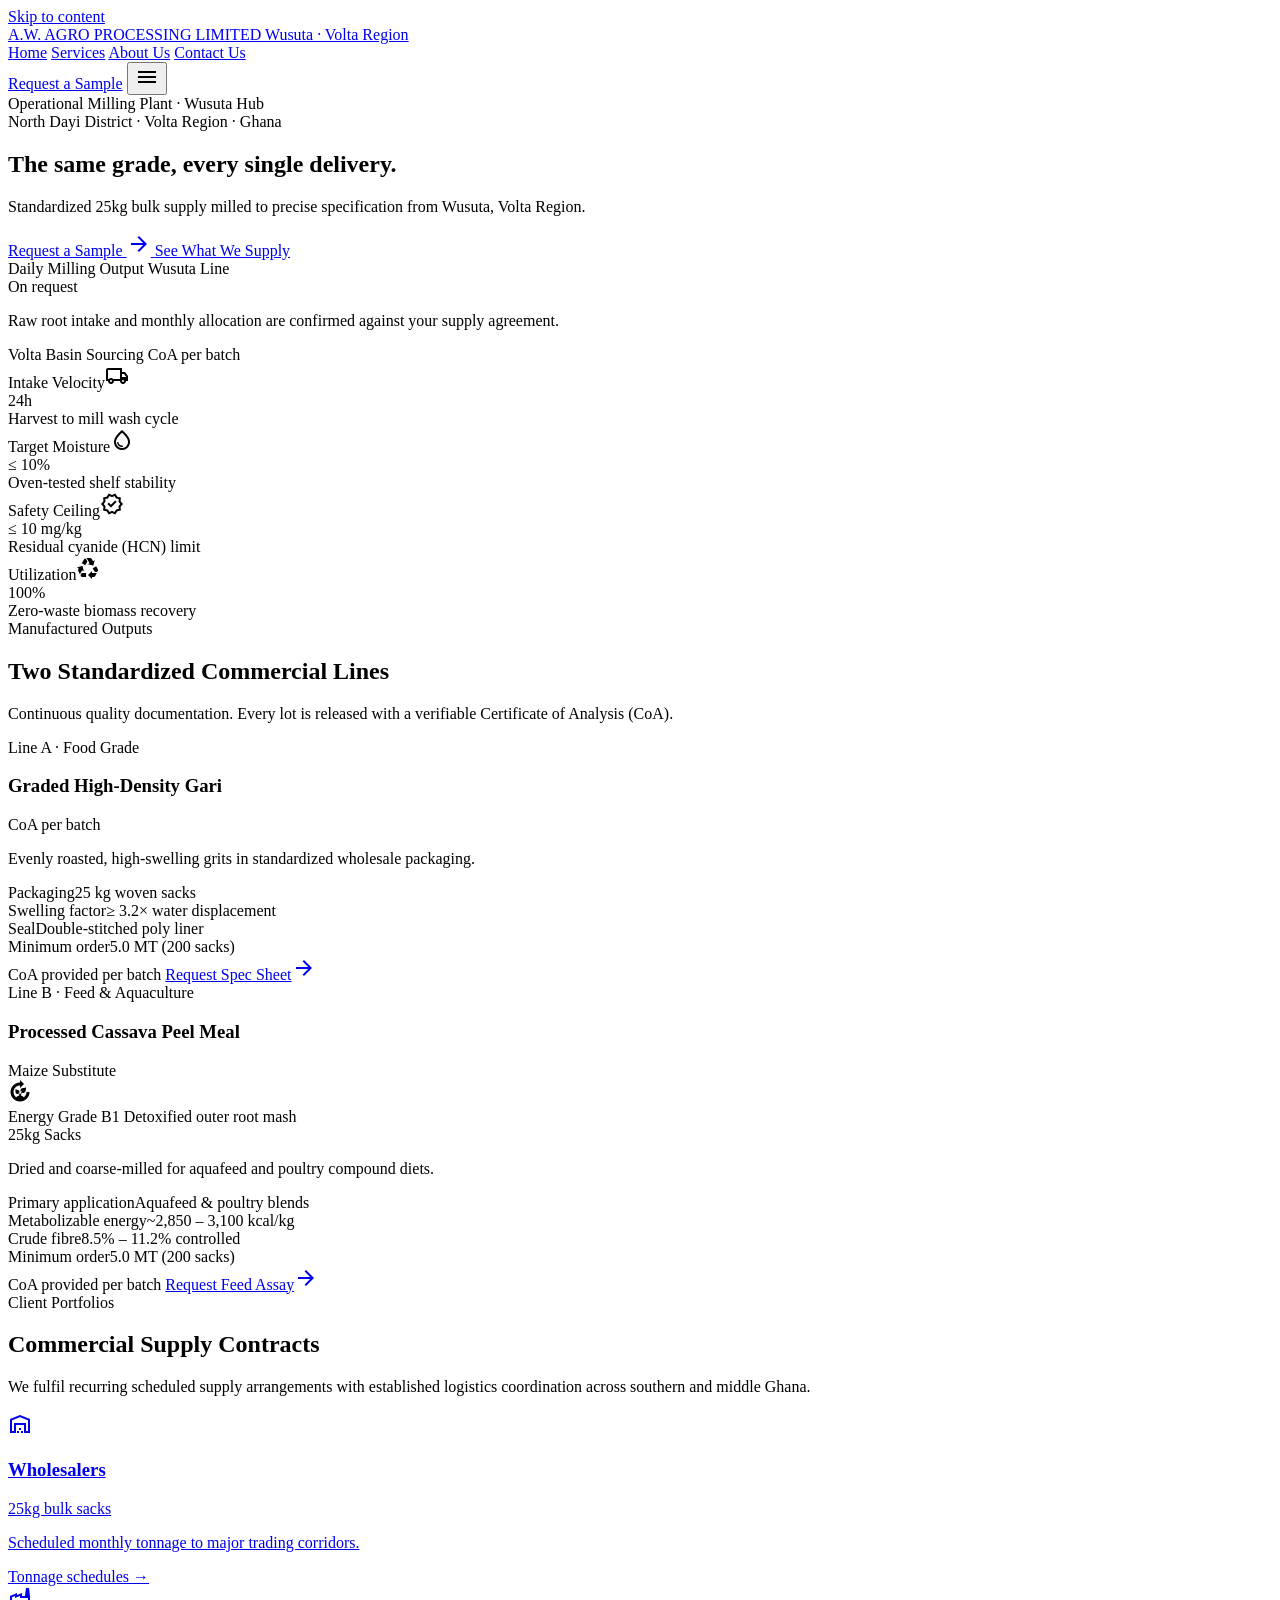
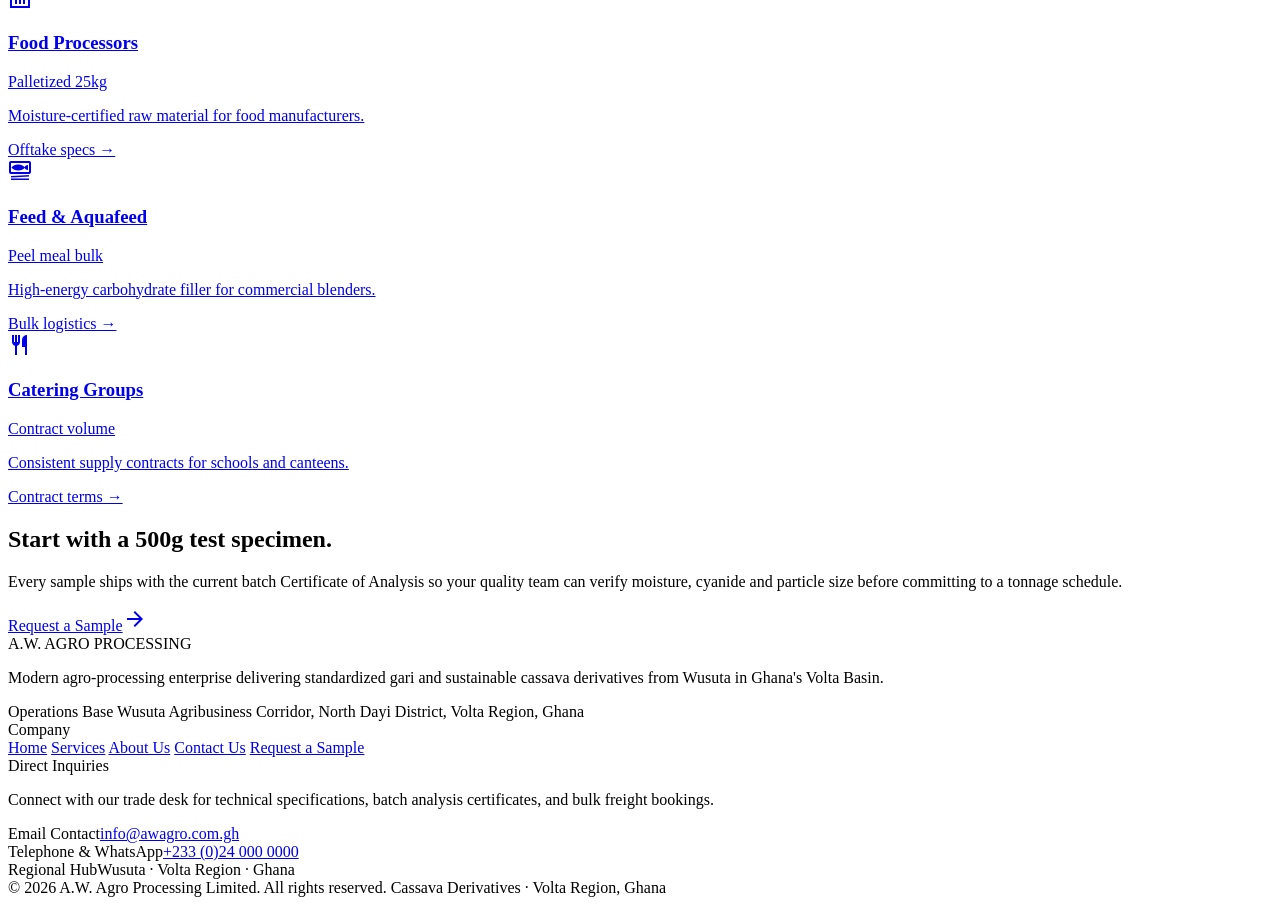
==== index.html @ d905cf64 "Add A.W. Agro Processing website pages" ====
<!DOCTYPE html>
<html lang="en">
<head>
<meta charset="utf-8">
<meta content="width=device-width, initial-scale=1.0" name="viewport">
<title>A.W. Agro Processing Limited — Graded Gari &amp; Cassava Peel Meal, Wusuta</title>
<meta name="description" content="Industrial cassava milling in Wusuta, Volta Region, Ghana. Graded food-grade gari and cassava peel meal supplied in standardized 25kg sacks with a Certificate of Analysis on every batch.">
<!-- Social preview. Add og:url and og:image (absolute URLs) once the domain is live. -->
<meta property="og:type" content="website">
<meta property="og:site_name" content="A.W. Agro Processing Limited">
<meta property="og:title" content="A.W. Agro Processing Limited — Graded Gari &amp; Cassava Peel Meal, Wusuta">
<meta property="og:description" content="Industrial cassava milling in Wusuta, Volta Region, Ghana. Graded food-grade gari and cassava peel meal supplied in standardized 25kg sacks with a Certificate of Analysis on every batch.">
<meta property="og:locale" content="en_GH">
<meta name="twitter:card" content="summary">
<meta name="theme-color" content="#073c23">
<link rel="icon" href="data:image/svg+xml,%3Csvg xmlns='http://www.w3.org/2000/svg' viewBox='0 0 32 32'%3E%3Crect width='32' height='32' rx='6' fill='%23073c23'/%3E%3Ctext x='16' y='21' font-family='sans-serif' font-size='13' font-weight='700' fill='%23baefca' text-anchor='middle'%3EAW%3C/text%3E%3C/svg%3E">
<link href="https://fonts.googleapis.com" rel="preconnect">
<link crossorigin href="https://fonts.gstatic.com" rel="preconnect">
<link href="https://fonts.googleapis.com/css2?family=Source+Sans+3:wght@400;600&amp;family=Work+Sans:wght@500;600;700&amp;display=swap" rel="stylesheet">
<link href="https://fonts.googleapis.com/css2?family=Material+Symbols+Outlined:opsz,wght,FILL,GRAD@20..48,100..700,0..1,-50..200&amp;display=swap" rel="stylesheet">
<link href="assets/site.css" rel="stylesheet">
</head>
<body class="bg-surface font-body-md text-body-md text-on-surface">
<a class="sr-only focus:not-sr-only focus:fixed focus:z-[60] focus:top-2 focus:left-2 focus:bg-primary focus:text-on-primary focus:px-space-md focus:py-space-xs focus:rounded focus:font-headline-sm focus:text-headline-sm" href="#main">Skip to content</a>

<header class="fixed top-0 w-full z-50 bg-surface-container-lowest/95 backdrop-blur-xl shadow-[0_1px_8px_rgba(0,0,0,0.04)]">
<div class="h-20 max-w-container-max mx-auto px-gutter-mobile lg:px-gutter-desktop flex items-center justify-between gap-space-lg">
<a class="flex items-center gap-space-sm group" href="index.html">
<img alt="A.W. Agro Processing Limited" class="h-8 w-auto object-contain" onerror="this.style.display='none'" src="https://lh3.googleusercontent.com/aida/[base64]">
<span class="flex flex-col">
<span class="font-headline-sm text-headline-sm text-primary tracking-tight font-bold group-hover:text-primary-container transition-colors">A.W. AGRO PROCESSING LIMITED</span>
<span class="font-label-sm text-label-sm uppercase tracking-wider text-outline">Wusuta · Volta Region</span>
</span>
</a>
<nav aria-label="Main" class="hidden md:flex items-center gap-space-xl">
<a aria-current="page" class="py-space-xs transition-colors text-primary font-semibold border-b-2 border-primary" href="index.html">Home</a>
<a class="font-body-md text-body-md text-on-surface-variant hover:text-on-surface py-space-xs transition-colors" href="services.html">Services</a>
<a class="font-body-md text-body-md text-on-surface-variant hover:text-on-surface py-space-xs transition-colors" href="about.html">About Us</a>
<a class="font-body-md text-body-md text-on-surface-variant hover:text-on-surface py-space-xs transition-colors" href="contact.html">Contact Us</a>
</nav>
<div class="flex items-center gap-space-sm">
<a class="hidden sm:inline-flex items-center justify-center font-headline-sm text-headline-sm bg-primary text-on-primary px-space-lg py-space-xs rounded transition-all hover:bg-primary-container shadow-[0_2px_6px_rgba(7,60,35,0.18)] whitespace-nowrap" href="contact.html#request">Request a Sample</a>
<button aria-controls="mobile-menu" aria-expanded="false" aria-label="Toggle navigation menu" class="md:hidden w-10 h-10 rounded bg-surface-container text-primary flex items-center justify-center" id="menu-toggle" type="button">
<span aria-hidden="true" class="material-symbols-outlined">menu</span>
</button>
</div>
</div>
<div class="md:hidden bg-surface-container-lowest px-gutter-mobile pb-space-md pt-space-2xs shadow-[0_6px_12px_rgba(0,0,0,0.06)]" hidden id="mobile-menu">
<nav aria-label="Main (mobile)" class="flex flex-col">
<a class="py-space-sm font-body-md text-body-md text-primary font-semibold" href="index.html">Home</a>
<a class="py-space-sm font-body-md text-body-md text-on-surface-variant" href="services.html">Services</a>
<a class="py-space-sm font-body-md text-body-md text-on-surface-variant" href="about.html">About Us</a>
<a class="py-space-sm font-body-md text-body-md text-on-surface-variant" href="contact.html">Contact Us</a>
<a class="mt-space-xs inline-flex items-center justify-center font-headline-sm text-headline-sm bg-primary text-on-primary px-space-lg py-space-sm rounded" href="contact.html#request">Request a Sample</a>
</nav>
</div>
</header>

<main class="w-full pt-20 bg-surface min-h-screen" id="main" tabindex="-1">
<div class="flex flex-col w-full">

<!-- SECTION 1: HERO & CORE SPEC METRICS -->
<section class="relative w-full bg-surface-container-low px-gutter-mobile lg:px-gutter-desktop py-space-3xl overflow-hidden">
<div class="max-w-container-max mx-auto flex flex-col gap-space-2xl relative z-10">
<div class="flex flex-wrap items-center justify-between gap-space-sm">
<div class="inline-flex items-center gap-space-xs bg-surface-container-lowest px-space-sm py-space-2xs rounded shadow-sm">
<span class="w-2.5 h-2.5 rounded-full bg-primary animate-pulse"></span>
<span class="font-label-sm text-label-sm uppercase tracking-wider text-primary font-semibold">Operational Milling Plant · Wusuta Hub</span>
</div>
<div class="font-label-sm text-label-sm uppercase tracking-widest text-outline">North Dayi District · Volta Region · Ghana</div>
</div>

<div class="grid grid-cols-1 lg:grid-cols-12 gap-space-xl items-end">
<div class="lg:col-span-8 flex flex-col gap-space-md">
<h1 class="font-display text-headline-lg lg:text-display text-primary tracking-tight font-bold max-w-3xl">The same grade, every single delivery.</h1>
<p class="font-body-lg text-body-lg text-on-surface-variant max-w-2xl leading-relaxed">Standardized 25kg bulk supply milled to precise specification from Wusuta, Volta Region.</p>
<div class="flex flex-wrap items-center gap-space-md pt-space-xs">
<a class="inline-flex items-center justify-center font-headline-sm text-headline-sm bg-primary text-on-primary px-space-xl py-space-sm rounded transition-all hover:bg-primary-container shadow-md" href="contact.html#request">
Request a Sample
<span aria-hidden="true" class="material-symbols-outlined ml-space-xs text-[20px]">arrow_forward</span>
</a>
<a class="inline-flex items-center justify-center font-headline-sm text-headline-sm text-primary bg-surface-container-lowest hover:bg-surface px-space-xl py-space-sm rounded shadow-sm transition-all" href="#lines">See What We Supply</a>
</div>
</div>

<div class="lg:col-span-4 bg-surface-container-lowest p-space-lg rounded shadow-sm flex flex-col gap-space-sm">
<div class="flex items-center justify-between">
<span class="font-label-sm text-label-sm uppercase text-outline">Daily Milling Output</span>
<span class="font-label-sm text-label-sm text-primary font-semibold">Wusuta Line</span>
</div>
<div class="flex items-baseline gap-space-xs">
<span class="font-display text-headline-lg text-on-surface font-bold">On request</span>
</div>
<p class="font-body-sm text-body-sm text-on-surface-variant">Raw root intake and monthly allocation are confirmed against your supply agreement.</p>
<div class="flex justify-between font-label-sm text-label-sm text-outline pt-space-2xs">
<span>Volta Basin Sourcing</span>
<span>CoA per batch</span>
</div>
</div>
</div>

<div class="grid grid-cols-2 lg:grid-cols-4 gap-space-md pt-space-md">
<div class="bg-surface-container-lowest p-space-lg rounded shadow-sm flex flex-col gap-space-xs">
<div class="flex items-center justify-between text-outline"><span class="font-label-sm text-label-sm uppercase font-semibold tracking-wider">Intake Velocity</span><span aria-hidden="true" class="material-symbols-outlined text-primary text-[20px]">local_shipping</span></div>
<div class="font-headline-lg text-headline-lg text-primary font-bold">24h</div>
<div class="font-body-sm text-body-sm text-on-surface-variant">Harvest to mill wash cycle</div>
</div>
<div class="bg-surface-container-lowest p-space-lg rounded shadow-sm flex flex-col gap-space-xs">
<div class="flex items-center justify-between text-outline"><span class="font-label-sm text-label-sm uppercase font-semibold tracking-wider">Target Moisture</span><span aria-hidden="true" class="material-symbols-outlined text-primary text-[20px]">water_drop</span></div>
<div class="font-headline-lg text-headline-lg text-primary font-bold">≤ 10%</div>
<div class="font-body-sm text-body-sm text-on-surface-variant">Oven-tested shelf stability</div>
</div>
<div class="bg-surface-container-lowest p-space-lg rounded shadow-sm flex flex-col gap-space-xs">
<div class="flex items-center justify-between text-outline"><span class="font-label-sm text-label-sm uppercase font-semibold tracking-wider">Safety Ceiling</span><span aria-hidden="true" class="material-symbols-outlined text-primary text-[20px]">verified</span></div>
<div class="font-headline-lg text-headline-lg text-primary font-bold">≤ 10 mg/kg</div>
<div class="font-body-sm text-body-sm text-on-surface-variant">Residual cyanide (HCN) limit</div>
</div>
<div class="bg-surface-container-lowest p-space-lg rounded shadow-sm flex flex-col gap-space-xs">
<div class="flex items-center justify-between text-outline"><span class="font-label-sm text-label-sm uppercase font-semibold tracking-wider">Utilization</span><span aria-hidden="true" class="material-symbols-outlined text-secondary text-[20px]">recycling</span></div>
<div class="font-headline-lg text-headline-lg text-secondary font-bold">100%</div>
<div class="font-body-sm text-body-sm text-on-surface-variant">Zero-waste biomass recovery</div>
</div>
</div>
</div>
</section>

<!-- SECTION 2: CORE COMMERCIAL LINES -->
<section class="w-full px-gutter-mobile lg:px-gutter-desktop py-space-4xl" id="lines">
<div class="max-w-container-max mx-auto flex flex-col gap-space-2xl">
<div class="flex flex-col md:flex-row md:items-end justify-between gap-space-md">
<div class="flex flex-col gap-space-xs">
<span class="font-label-sm text-label-sm uppercase tracking-widest text-primary font-bold">Manufactured Outputs</span>
<h2 class="font-headline-lg text-headline-lg text-primary font-bold">Two Standardized Commercial Lines</h2>
</div>
<p class="font-body-sm text-body-sm text-on-surface-variant max-w-md">Continuous quality documentation. Every lot is released with a verifiable Certificate of Analysis (CoA).</p>
</div>

<div class="grid grid-cols-1 lg:grid-cols-12 gap-space-xl">
<!-- Line A -->
<div class="lg:col-span-6 bg-surface-container-lowest rounded shadow-sm flex flex-col overflow-hidden">
<div class="h-1.5 w-full bg-gari"></div>
<div class="p-space-xl flex flex-col gap-space-lg flex-1">
<div class="flex items-start justify-between gap-space-md">
<div class="flex flex-col gap-space-2xs">
<span class="font-label-sm text-label-sm uppercase tracking-wider text-outline font-semibold">Line A · Food Grade</span>
<h3 class="font-headline-md text-headline-md text-primary font-bold">Graded High-Density Gari</h3>
</div>
<span class="px-space-xs py-space-2xs bg-surface-container text-primary font-label-sm text-label-sm font-semibold rounded whitespace-nowrap">CoA per batch</span>
</div>
<div class="w-full h-48 rounded bg-surface-container overflow-hidden">
<img alt="Graded high-density gari in 25kg bulk supply" class="w-full h-full object-cover" decoding="async" loading="lazy" onerror="this.style.display='none'" src="https://lh3.googleusercontent.com/aida-public/[base64]">
</div>
<p class="font-body-md text-body-md text-on-surface-variant">Evenly roasted, high-swelling grits in standardized wholesale packaging.</p>
<div class="bg-surface-container-low rounded p-space-md flex flex-col gap-space-xs font-body-sm text-body-sm">
<div class="flex justify-between py-space-2xs border-b border-surface-variant text-on-surface"><span class="text-on-surface-variant">Packaging</span><span class="font-semibold text-right">25 kg woven sacks</span></div>
<div class="flex justify-between py-space-2xs border-b border-surface-variant text-on-surface"><span class="text-on-surface-variant">Swelling factor</span><span class="font-semibold text-right">≥ 3.2× water displacement</span></div>
<div class="flex justify-between py-space-2xs border-b border-surface-variant text-on-surface"><span class="text-on-surface-variant">Seal</span><span class="font-semibold text-right">Double-stitched poly liner</span></div>
<div class="flex justify-between py-space-2xs text-on-surface"><span class="text-on-surface-variant">Minimum order</span><span class="font-semibold text-right">5.0 MT (200 sacks)</span></div>
</div>
<div class="mt-auto pt-space-md flex items-center justify-between gap-space-sm">
<span class="font-label-sm text-label-sm text-outline">CoA provided per batch</span>
<a class="font-body-md text-body-md text-primary font-semibold hover:underline flex items-center gap-space-2xs whitespace-nowrap" href="contact.html#request">Request Spec Sheet<span aria-hidden="true" class="material-symbols-outlined text-[16px]">arrow_forward</span></a>
</div>
</div>
</div>

<!-- Line B -->
<div class="lg:col-span-6 bg-surface-container-lowest rounded shadow-sm flex flex-col overflow-hidden">
<div class="h-1.5 w-full bg-secondary"></div>
<div class="p-space-xl flex flex-col gap-space-lg flex-1">
<div class="flex items-start justify-between gap-space-md">
<div class="flex flex-col gap-space-2xs">
<span class="font-label-sm text-label-sm uppercase tracking-wider text-outline font-semibold">Line B · Feed &amp; Aquaculture</span>
<h3 class="font-headline-md text-headline-md text-secondary font-bold">Processed Cassava Peel Meal</h3>
</div>
<span class="px-space-xs py-space-2xs bg-secondary-fixed text-on-secondary-fixed font-label-sm text-label-sm font-semibold rounded whitespace-nowrap">Maize Substitute</span>
</div>
<div class="w-full py-space-md px-space-md rounded bg-surface-container flex items-center justify-between gap-space-sm border border-surface-variant">
<div class="flex items-center gap-space-sm">
<div class="w-10 h-10 rounded bg-secondary-fixed text-on-secondary-fixed flex items-center justify-center shrink-0"><span aria-hidden="true" class="material-symbols-outlined text-[24px]">compost</span></div>
<div class="flex flex-col">
<span class="font-label-sm text-label-sm uppercase tracking-wider text-secondary font-bold">Energy Grade B1</span>
<span class="font-body-sm text-body-sm text-on-surface-variant">Detoxified outer root mash</span>
</div>
</div>
<span class="font-headline-sm text-headline-sm text-secondary font-bold whitespace-nowrap">25kg Sacks</span>
</div>
<p class="font-body-md text-body-md text-on-surface-variant">Dried and coarse-milled for aquafeed and poultry compound diets.</p>
<div class="bg-surface-container-low rounded p-space-md flex flex-col gap-space-xs font-body-sm text-body-sm">
<div class="flex justify-between py-space-2xs border-b border-surface-variant text-on-surface"><span class="text-on-surface-variant">Primary application</span><span class="font-semibold text-right">Aquafeed &amp; poultry blends</span></div>
<div class="flex justify-between py-space-2xs border-b border-surface-variant text-on-surface"><span class="text-on-surface-variant">Metabolizable energy</span><span class="font-semibold text-right">~2,850 – 3,100 kcal/kg</span></div>
<div class="flex justify-between py-space-2xs border-b border-surface-variant text-on-surface"><span class="text-on-surface-variant">Crude fibre</span><span class="font-semibold text-right">8.5% – 11.2% controlled</span></div>
<div class="flex justify-between py-space-2xs text-on-surface"><span class="text-on-surface-variant">Minimum order</span><span class="font-semibold text-right">5.0 MT (200 sacks)</span></div>
</div>
<div class="mt-auto pt-space-md flex items-center justify-between gap-space-sm">
<span class="font-label-sm text-label-sm text-outline">CoA provided per batch</span>
<a class="font-body-md text-body-md text-secondary font-semibold hover:underline flex items-center gap-space-2xs whitespace-nowrap" href="contact.html#request">Request Feed Assay<span aria-hidden="true" class="material-symbols-outlined text-[16px]">arrow_forward</span></a>
</div>
</div>
</div>
</div>
</div>
</section>

<!-- SECTION 3: WHO WE SUPPLY -->
<section class="w-full px-gutter-mobile lg:px-gutter-desktop pb-space-4xl">
<div class="max-w-container-max mx-auto flex flex-col gap-space-2xl">
<div class="flex flex-col md:flex-row md:items-end justify-between gap-space-md">
<div class="flex flex-col gap-space-xs">
<span class="font-label-sm text-label-sm uppercase tracking-widest text-primary font-bold">Client Portfolios</span>
<h2 class="font-headline-lg text-headline-lg text-primary font-bold">Commercial Supply Contracts</h2>
</div>
<p class="font-body-sm text-body-sm text-on-surface-variant max-w-sm">We fulfil recurring scheduled supply arrangements with established logistics coordination across southern and middle Ghana.</p>
</div>

<div class="grid grid-cols-1 md:grid-cols-2 lg:grid-cols-4 gap-space-md">
<a class="bg-surface-container-lowest p-space-lg rounded shadow-sm flex flex-col gap-space-md hover:shadow-md transition-shadow" href="contact.html#request">
<div class="w-10 h-10 rounded bg-surface-container flex items-center justify-center text-primary"><span aria-hidden="true" class="material-symbols-outlined text-[24px]">warehouse</span></div>
<div class="flex flex-col gap-space-2xs">
<h3 class="font-headline-sm text-headline-sm text-on-surface font-bold">Wholesalers</h3>
<span class="font-label-sm text-label-sm text-outline font-semibold">25kg bulk sacks</span>
<p class="font-body-sm text-body-sm text-on-surface-variant pt-space-xs">Scheduled monthly tonnage to major trading corridors.</p>
</div>
<span class="mt-auto pt-space-sm font-label-sm text-label-sm text-primary font-semibold">Tonnage schedules →</span>
</a>
<a class="bg-surface-container-lowest p-space-lg rounded shadow-sm flex flex-col gap-space-md hover:shadow-md transition-shadow" href="contact.html#request">
<div class="w-10 h-10 rounded bg-surface-container flex items-center justify-center text-primary"><span aria-hidden="true" class="material-symbols-outlined text-[24px]">factory</span></div>
<div class="flex flex-col gap-space-2xs">
<h3 class="font-headline-sm text-headline-sm text-on-surface font-bold">Food Processors</h3>
<span class="font-label-sm text-label-sm text-outline font-semibold">Palletized 25kg</span>
<p class="font-body-sm text-body-sm text-on-surface-variant pt-space-xs">Moisture-certified raw material for food manufacturers.</p>
</div>
<span class="mt-auto pt-space-sm font-label-sm text-label-sm text-primary font-semibold">Offtake specs →</span>
</a>
<a class="bg-surface-container-lowest p-space-lg rounded shadow-sm flex flex-col gap-space-md hover:shadow-md transition-shadow" href="contact.html#request">
<div class="w-10 h-10 rounded bg-surface-container flex items-center justify-center text-secondary"><span aria-hidden="true" class="material-symbols-outlined text-[24px]">set_meal</span></div>
<div class="flex flex-col gap-space-2xs">
<h3 class="font-headline-sm text-headline-sm text-on-surface font-bold">Feed &amp; Aquafeed</h3>
<span class="font-label-sm text-label-sm text-outline font-semibold">Peel meal bulk</span>
<p class="font-body-sm text-body-sm text-on-surface-variant pt-space-xs">High-energy carbohydrate filler for commercial blenders.</p>
</div>
<span class="mt-auto pt-space-sm font-label-sm text-label-sm text-secondary font-semibold">Bulk logistics →</span>
</a>
<a class="bg-surface-container-lowest p-space-lg rounded shadow-sm flex flex-col gap-space-md hover:shadow-md transition-shadow" href="contact.html#request">
<div class="w-10 h-10 rounded bg-surface-container flex items-center justify-center text-primary"><span aria-hidden="true" class="material-symbols-outlined text-[24px]">restaurant</span></div>
<div class="flex flex-col gap-space-2xs">
<h3 class="font-headline-sm text-headline-sm text-on-surface font-bold">Catering Groups</h3>
<span class="font-label-sm text-label-sm text-outline font-semibold">Contract volume</span>
<p class="font-body-sm text-body-sm text-on-surface-variant pt-space-xs">Consistent supply contracts for schools and canteens.</p>
</div>
<span class="mt-auto pt-space-sm font-label-sm text-label-sm text-primary font-semibold">Contract terms →</span>
</a>
</div>
</div>
</section>

<!-- SECTION 4: CLOSING CTA -->
<section class="w-full px-gutter-mobile lg:px-gutter-desktop pb-space-4xl">
<div class="max-w-container-max mx-auto bg-primary text-on-primary rounded p-space-2xl flex flex-col md:flex-row md:items-center justify-between gap-space-lg">
<div class="flex flex-col gap-space-xs max-w-2xl">
<h2 class="font-headline-lg text-headline-lg font-bold">Start with a 500g test specimen.</h2>
<p class="font-body-lg text-body-lg text-primary-fixed">Every sample ships with the current batch Certificate of Analysis so your quality team can verify moisture, cyanide and particle size before committing to a tonnage schedule.</p>
</div>
<a class="inline-flex items-center justify-center gap-space-xs font-headline-sm text-headline-sm bg-surface-container-lowest text-primary px-space-xl py-space-sm rounded shadow-md hover:bg-surface transition-all whitespace-nowrap" href="contact.html#request">
Request a Sample<span aria-hidden="true" class="material-symbols-outlined text-[20px]">arrow_forward</span>
</a>
</div>
</section>

</div>
</main>

<footer class="w-full bg-surface-container-low">
<div class="max-w-container-max mx-auto px-gutter-mobile lg:px-gutter-desktop py-space-3xl">
<div class="grid grid-cols-1 md:grid-cols-12 gap-space-2xl">
<div class="md:col-span-5 flex flex-col gap-space-md">
<span class="font-headline-md text-headline-md text-primary font-bold">A.W. AGRO PROCESSING</span>
<p class="font-body-md text-body-md text-on-surface-variant max-w-md">Modern agro-processing enterprise delivering standardized gari and sustainable cassava derivatives from Wusuta in Ghana's Volta Basin.</p>
<div class="flex flex-col gap-space-2xs mt-space-xs">
<span class="font-label-sm text-label-sm text-outline uppercase">Operations Base</span>
<span class="font-body-sm text-body-sm text-on-surface">Wusuta Agribusiness Corridor, North Dayi District, Volta Region, Ghana</span>
</div>
</div>
<div class="md:col-span-3 flex flex-col gap-space-md">
<span class="font-headline-sm text-headline-sm text-primary font-semibold">Company</span>
<div class="flex flex-col gap-space-sm">
<a class="font-body-md text-body-md text-on-surface-variant hover:text-primary transition-colors" href="index.html">Home</a>
<a class="font-body-md text-body-md text-on-surface-variant hover:text-primary transition-colors" href="services.html">Services</a>
<a class="font-body-md text-body-md text-on-surface-variant hover:text-primary transition-colors" href="about.html">About Us</a>
<a class="font-body-md text-body-md text-on-surface-variant hover:text-primary transition-colors" href="contact.html">Contact Us</a>
<a class="font-body-md text-body-md text-secondary hover:text-on-secondary-container transition-colors font-semibold" href="contact.html#request">Request a Sample</a>
</div>
</div>
<div class="md:col-span-4 flex flex-col gap-space-md">
<span class="font-headline-sm text-headline-sm text-primary font-semibold">Direct Inquiries</span>
<p class="font-body-md text-body-md text-on-surface-variant">Connect with our trade desk for technical specifications, batch analysis certificates, and bulk freight bookings.</p>
<div class="flex flex-col gap-space-xs">
<div class="flex flex-col gap-space-2xs"><span class="font-label-sm text-label-sm text-outline uppercase">Email Contact</span><a class="font-body-md text-body-md text-primary hover:text-primary-container font-semibold" href="mailto:info@awagro.com.gh">info@awagro.com.gh</a></div>
<div class="flex flex-col gap-space-2xs"><span class="font-label-sm text-label-sm text-outline uppercase">Telephone &amp; WhatsApp</span><a class="font-body-md text-body-md text-on-surface hover:text-primary transition-colors font-semibold" href="tel:+233240000000">+233 (0)24 000 0000</a></div>
<div class="flex flex-col gap-space-2xs"><span class="font-label-sm text-label-sm text-outline uppercase">Regional Hub</span><span class="font-body-sm text-body-sm text-on-surface-variant">Wusuta · Volta Region · Ghana</span></div>
</div>
</div>
</div>
<div class="mt-space-2xl pt-space-lg border-t border-surface-container-high flex flex-col sm:flex-row items-center justify-between gap-space-md text-on-surface-variant">
<span class="font-body-sm text-body-sm">© <span data-year>2026</span> A.W. Agro Processing Limited. All rights reserved.</span>
<span class="font-label-sm text-label-sm uppercase tracking-wider text-outline">Cassava Derivatives · Volta Region, Ghana</span>
</div>
</div>
</footer>

<script src="assets/site.js"></script>
</body>
</html>
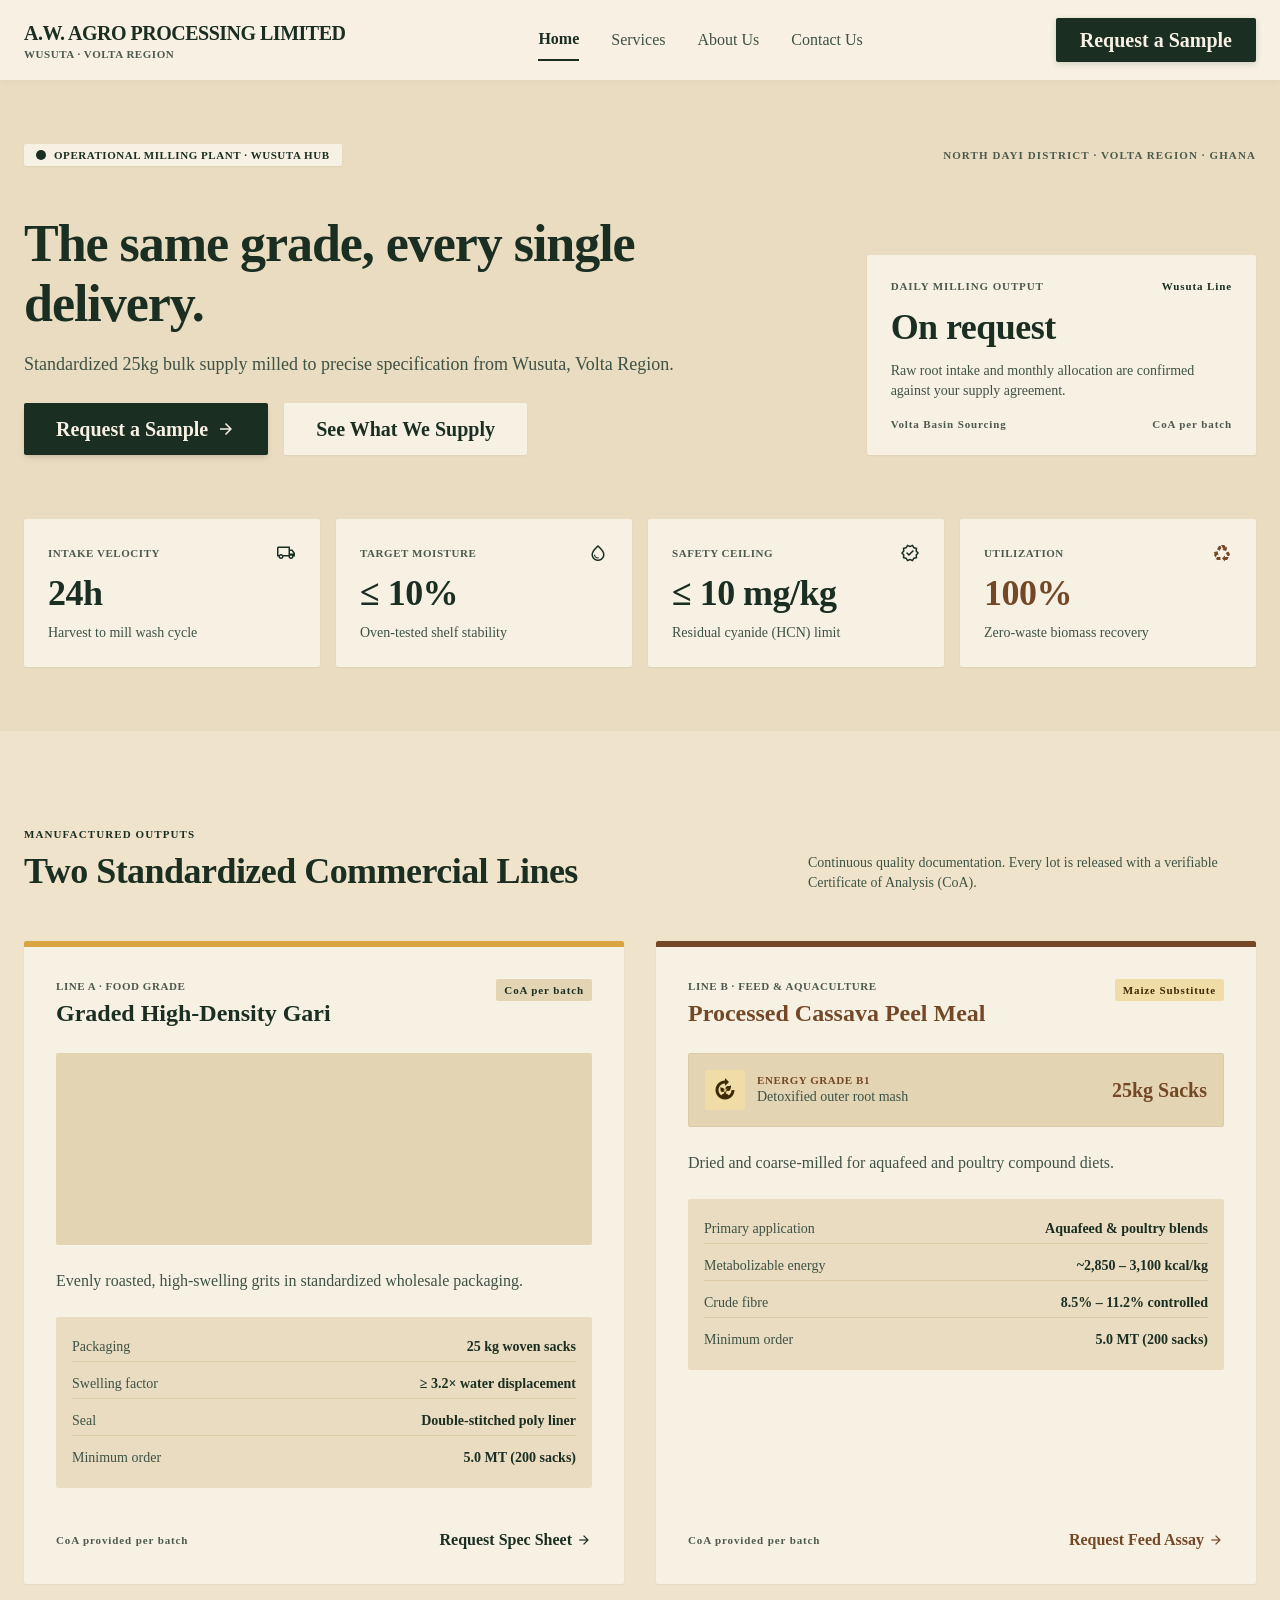
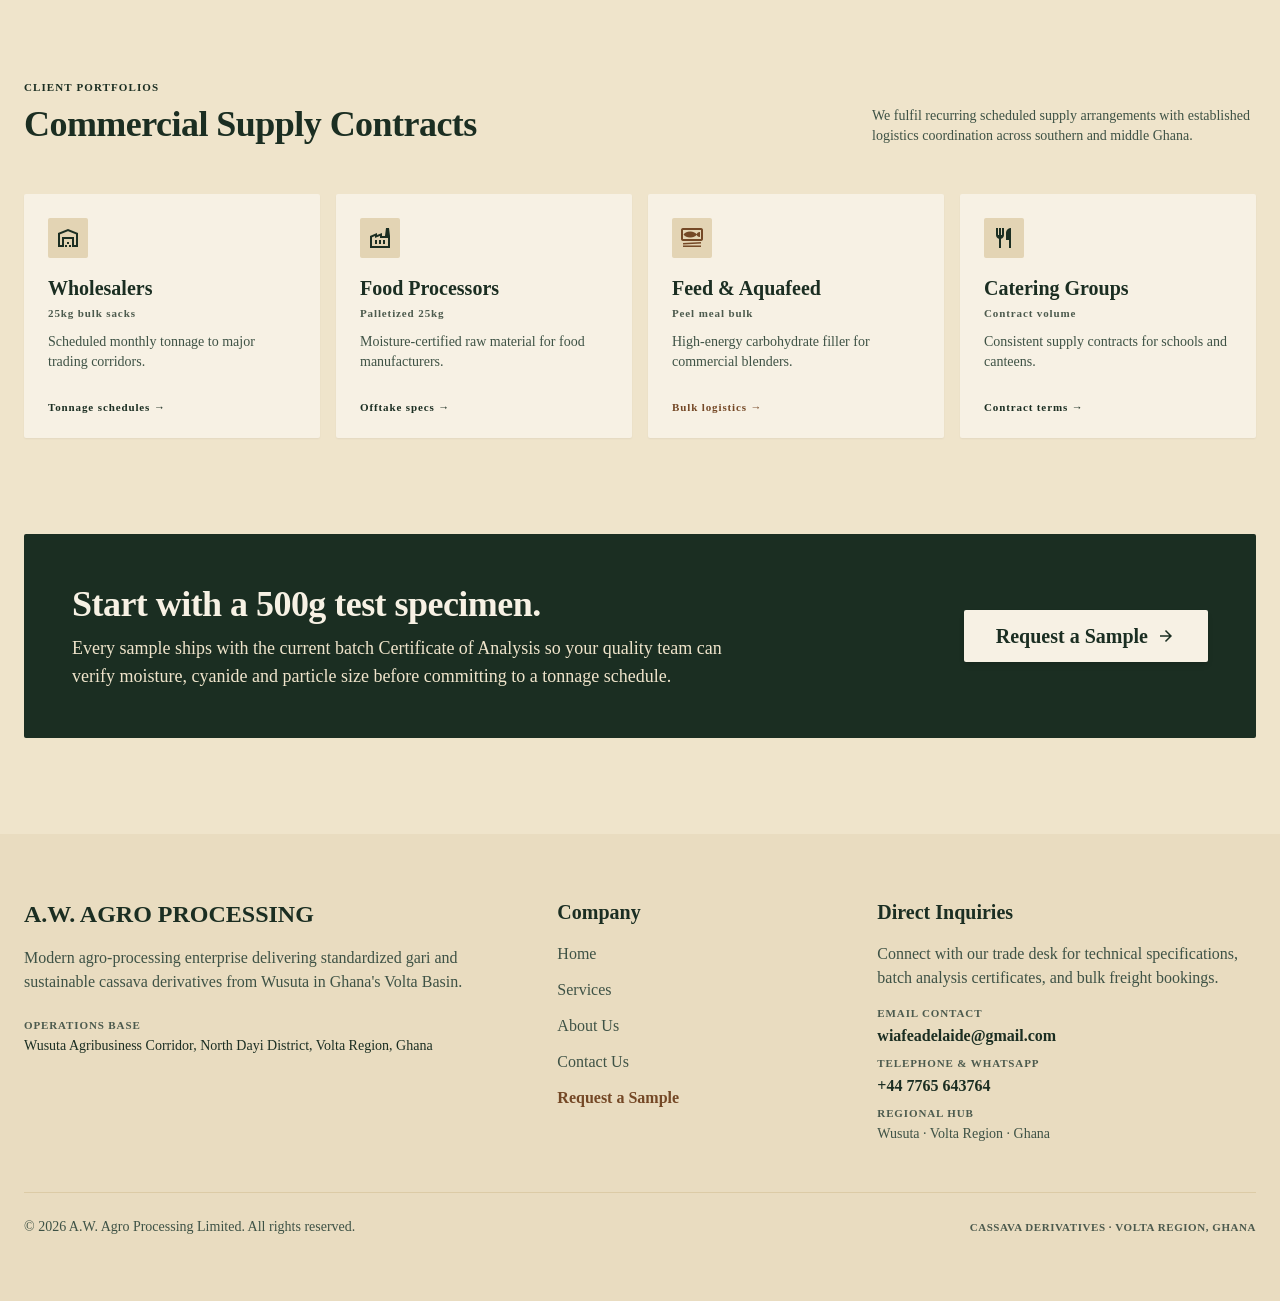
==== commit 249c4f70: "Use real contact details across the site" ====
--- a/index.html
+++ b/index.html
@@ -295,8 +295,8 @@
 <span class="font-headline-sm text-headline-sm text-primary font-semibold">Direct Inquiries</span>
 <p class="font-body-md text-body-md text-on-surface-variant">Connect with our trade desk for technical specifications, batch analysis certificates, and bulk freight bookings.</p>
 <div class="flex flex-col gap-space-xs">
-<div class="flex flex-col gap-space-2xs"><span class="font-label-sm text-label-sm text-outline uppercase">Email Contact</span><a class="font-body-md text-body-md text-primary hover:text-primary-container font-semibold" href="mailto:info@awagro.com.gh">info@awagro.com.gh</a></div>
-<div class="flex flex-col gap-space-2xs"><span class="font-label-sm text-label-sm text-outline uppercase">Telephone &amp; WhatsApp</span><a class="font-body-md text-body-md text-on-surface hover:text-primary transition-colors font-semibold" href="tel:+233240000000">+233 (0)24 000 0000</a></div>
+<div class="flex flex-col gap-space-2xs"><span class="font-label-sm text-label-sm text-outline uppercase">Email Contact</span><a class="font-body-md text-body-md text-primary hover:text-primary-container font-semibold" href="mailto:wiafeadelaide@gmail.com">wiafeadelaide@gmail.com</a></div>
+<div class="flex flex-col gap-space-2xs"><span class="font-label-sm text-label-sm text-outline uppercase">Telephone &amp; WhatsApp</span><a class="font-body-md text-body-md text-on-surface hover:text-primary transition-colors font-semibold" href="tel:+447765643764">+44 7765 643764</a></div>
 <div class="flex flex-col gap-space-2xs"><span class="font-label-sm text-label-sm text-outline uppercase">Regional Hub</span><span class="font-body-sm text-body-sm text-on-surface-variant">Wusuta · Volta Region · Ghana</span></div>
 </div>
 </div>
--- a/assets/site.css
+++ b/assets/site.css
@@ -0,0 +1 @@
+*,:after,:before{--tw-border-spacing-x:0;--tw-border-spacing-y:0;--tw-translate-x:0;--tw-translate-y:0;--tw-rotate:0;--tw-skew-x:0;--tw-skew-y:0;--tw-scale-x:1;--tw-scale-y:1;--tw-pan-x: ;--tw-pan-y: ;--tw-pinch-zoom: ;--tw-scroll-snap-strictness:proximity;--tw-gradient-from-position: ;--tw-gradient-via-position: ;--tw-gradient-to-position: ;--tw-ordinal: ;--tw-slashed-zero: ;--tw-numeric-figure: ;--tw-numeric-spacing: ;--tw-numeric-fraction: ;--tw-ring-inset: ;--tw-ring-offset-width:0px;--tw-ring-offset-color:#fff;--tw-ring-color:rgba(59,130,246,.5);--tw-ring-offset-shadow:0 0 #0000;--tw-ring-shadow:0 0 #0000;--tw-shadow:0 0 #0000;--tw-shadow-colored:0 0 #0000;--tw-blur: ;--tw-brightness: ;--tw-contrast: ;--tw-grayscale: ;--tw-hue-rotate: ;--tw-invert: ;--tw-saturate: ;--tw-sepia: ;--tw-drop-shadow: ;--tw-backdrop-blur: ;--tw-backdrop-brightness: ;--tw-backdrop-contrast: ;--tw-backdrop-grayscale: ;--tw-backdrop-hue-rotate: ;--tw-backdrop-invert: ;--tw-backdrop-opacity: ;--tw-backdrop-saturate: ;--tw-backdrop-sepia: ;--tw-contain-size: ;--tw-contain-layout: ;--tw-contain-paint: ;--tw-contain-style: }::backdrop{--tw-border-spacing-x:0;--tw-border-spacing-y:0;--tw-translate-x:0;--tw-translate-y:0;--tw-rotate:0;--tw-skew-x:0;--tw-skew-y:0;--tw-scale-x:1;--tw-scale-y:1;--tw-pan-x: ;--tw-pan-y: ;--tw-pinch-zoom: ;--tw-scroll-snap-strictness:proximity;--tw-gradient-from-position: ;--tw-gradient-via-position: ;--tw-gradient-to-position: ;--tw-ordinal: ;--tw-slashed-zero: ;--tw-numeric-figure: ;--tw-numeric-spacing: ;--tw-numeric-fraction: ;--tw-ring-inset: ;--tw-ring-offset-width:0px;--tw-ring-offset-color:#fff;--tw-ring-color:rgba(59,130,246,.5);--tw-ring-offset-shadow:0 0 #0000;--tw-ring-shadow:0 0 #0000;--tw-shadow:0 0 #0000;--tw-shadow-colored:0 0 #0000;--tw-blur: ;--tw-brightness: ;--tw-contrast: ;--tw-grayscale: ;--tw-hue-rotate: ;--tw-invert: ;--tw-saturate: ;--tw-sepia: ;--tw-drop-shadow: ;--tw-backdrop-blur: ;--tw-backdrop-brightness: ;--tw-backdrop-contrast: ;--tw-backdrop-grayscale: ;--tw-backdrop-hue-rotate: ;--tw-backdrop-invert: ;--tw-backdrop-opacity: ;--tw-backdrop-saturate: ;--tw-backdrop-sepia: ;--tw-contain-size: ;--tw-contain-layout: ;--tw-contain-paint: ;--tw-contain-style: }/*! tailwindcss v3.4.19 | MIT License | https://tailwindcss.com*/*,:after,:before{box-sizing:border-box;border:0 solid #e5e7eb}:after,:before{--tw-content:""}:host,html{line-height:1.5;-webkit-text-size-adjust:100%;-moz-tab-size:4;-o-tab-size:4;tab-size:4;font-family:ui-sans-serif,system-ui,sans-serif,Apple Color Emoji,Segoe UI Emoji,Segoe UI Symbol,Noto Color Emoji;font-feature-settings:normal;font-variation-settings:normal;-webkit-tap-highlight-color:transparent}body{margin:0;line-height:inherit}hr{height:0;color:inherit;border-top-width:1px}abbr:where([title]){-webkit-text-decoration:underline dotted;text-decoration:underline dotted}h1,h2,h3,h4,h5,h6{font-size:inherit;font-weight:inherit}a{color:inherit;text-decoration:inherit}b,strong{font-weight:bolder}code,kbd,pre,samp{font-family:ui-monospace,SFMono-Regular,Menlo,Monaco,Consolas,Liberation Mono,Courier New,monospace;font-feature-settings:normal;font-variation-settings:normal;font-size:1em}small{font-size:80%}sub,sup{font-size:75%;line-height:0;position:relative;vertical-align:baseline}sub{bottom:-.25em}sup{top:-.5em}table{text-indent:0;border-color:inherit;border-collapse:collapse}button,input,optgroup,select,textarea{font-family:inherit;font-feature-settings:inherit;font-variation-settings:inherit;font-size:100%;font-weight:inherit;line-height:inherit;letter-spacing:inherit;color:inherit;margin:0;padding:0}button,select{text-transform:none}button,input:where([type=button]),input:where([type=reset]),input:where([type=submit]){-webkit-appearance:button;background-color:transparent;background-image:none}:-moz-focusring{outline:auto}:-moz-ui-invalid{box-shadow:none}progress{vertical-align:baseline}::-webkit-inner-spin-button,::-webkit-outer-spin-button{height:auto}[type=search]{-webkit-appearance:textfield;outline-offset:-2px}::-webkit-search-decoration{-webkit-appearance:none}::-webkit-file-upload-button{-webkit-appearance:button;font:inherit}summary{display:list-item}blockquote,dd,dl,figure,h1,h2,h3,h4,h5,h6,hr,p,pre{margin:0}fieldset{margin:0}fieldset,legend{padding:0}menu,ol,ul{list-style:none;margin:0;padding:0}dialog{padding:0}textarea{resize:vertical}input::-moz-placeholder,textarea::-moz-placeholder{opacity:1;color:#9ca3af}input::placeholder,textarea::placeholder{opacity:1;color:#9ca3af}[role=button],button{cursor:pointer}:disabled{cursor:default}audio,canvas,embed,iframe,img,object,svg,video{display:block;vertical-align:middle}img,video{max-width:100%;height:auto}[hidden]:where(:not([hidden=until-found])){display:none}.material-symbols-outlined{font-family:Material Symbols Outlined;font-weight:400;font-style:normal;line-height:1;letter-spacing:normal;text-transform:none;display:inline-block;white-space:nowrap;word-wrap:normal;direction:ltr;font-feature-settings:"liga";visibility:hidden}html.icons-ready .material-symbols-outlined{visibility:visible}html:not(.icons-ready) .material-symbols-outlined:not([data-probe]){width:1em;min-width:0;max-width:1em;flex:none;overflow:hidden}html:not(.icons-ready) #menu-toggle:before{content:"\2630";font-size:20px;line-height:1}html{scroll-behavior:smooth;scroll-padding-top:6rem}body{overscroll-behavior:none}[hidden]{display:none!important}main>:first-child{margin-top:0!important}main>:last-child{margin-bottom:0!important}:focus-visible{outline:2.5px solid #2c6b70;outline-offset:2px;border-radius:2px}#main:focus,[role=alert]:focus,[role=status]:focus{outline:none}@media (prefers-reduced-motion:reduce){html{scroll-behavior:auto}*,:after,:before{animation-duration:.01ms!important;animation-iteration-count:1!important;transition-duration:.01ms!important}}.container{width:100%}@media (min-width:640px){.container{max-width:640px}}@media (min-width:768px){.container{max-width:768px}}@media (min-width:1024px){.container{max-width:1024px}}@media (min-width:1280px){.container{max-width:1280px}}@media (min-width:1536px){.container{max-width:1536px}}.sr-only{position:absolute;width:1px;height:1px;padding:0;margin:-1px;overflow:hidden;clip:rect(0,0,0,0);white-space:nowrap;border-width:0}.pointer-events-none{pointer-events:none}.fixed{position:fixed}.absolute{position:absolute}.relative{position:relative}.inset-0{inset:0}.right-3{right:.75rem}.top-0{top:0}.top-2\.5{top:.625rem}.z-10{z-index:10}.z-20{z-index:20}.z-50{z-index:50}.mx-auto{margin-left:auto;margin-right:auto}.my-space-md{margin-top:1rem;margin-bottom:1rem}.-mt-6{margin-top:-1.5rem}.mb-1{margin-bottom:.25rem}.mb-space-2xl{margin-bottom:3rem}.mb-space-md{margin-bottom:1rem}.mb-space-xs{margin-bottom:.5rem}.ml-space-xs{margin-left:.5rem}.mt-0\.5{margin-top:.125rem}.mt-1{margin-top:.25rem}.mt-auto{margin-top:auto}.mt-space-2xl{margin-top:3rem}.mt-space-2xs{margin-top:.25rem}.mt-space-lg{margin-top:1.5rem}.mt-space-md{margin-top:1rem}.mt-space-sm{margin-top:.75rem}.mt-space-xs{margin-top:.5rem}.block{display:block}.flex{display:flex}.inline-flex{display:inline-flex}.table{display:table}.grid{display:grid}.hidden{display:none}.h-1\.5{height:.375rem}.h-10{height:2.5rem}.h-11{height:2.75rem}.h-12{height:3rem}.h-2{height:.5rem}.h-2\.5{height:.625rem}.h-20{height:5rem}.h-44{height:11rem}.h-48{height:12rem}.h-5{height:1.25rem}.h-56{height:14rem}.h-8{height:2rem}.h-9{height:2.25rem}.h-auto{height:auto}.h-full{height:100%}.min-h-screen{min-height:100vh}.w-10{width:2.5rem}.w-12{width:3rem}.w-2{width:.5rem}.w-2\.5{width:.625rem}.w-5{width:1.25rem}.w-8{width:2rem}.w-9{width:2.25rem}.w-auto{width:auto}.w-fit{width:-moz-fit-content;width:fit-content}.w-full{width:100%}.min-w-0{min-width:0}.min-w-\[140px\]{min-width:140px}.max-w-2xl{max-width:42rem}.max-w-3xl{max-width:48rem}.max-w-4xl{max-width:56rem}.max-w-container-max{max-width:80rem}.max-w-md{max-width:28rem}.max-w-sm{max-width:24rem}.max-w-xl{max-width:36rem}.flex-1{flex:1 1 0%}.shrink-0{flex-shrink:0}@keyframes pulse{50%{opacity:.5}}.animate-pulse{animation:pulse 2s cubic-bezier(.4,0,.6,1) infinite}.cursor-pointer{cursor:pointer}.resize-y{resize:vertical}.appearance-none{-webkit-appearance:none;-moz-appearance:none;appearance:none}.grid-cols-1{grid-template-columns:repeat(1,minmax(0,1fr))}.grid-cols-2{grid-template-columns:repeat(2,minmax(0,1fr))}.grid-cols-3{grid-template-columns:repeat(3,minmax(0,1fr))}.flex-col{flex-direction:column}.flex-wrap{flex-wrap:wrap}.items-start{align-items:flex-start}.items-end{align-items:flex-end}.items-center{align-items:center}.items-baseline{align-items:baseline}.items-stretch{align-items:stretch}.justify-center{justify-content:center}.justify-between{justify-content:space-between}.gap-1{gap:.25rem}.gap-2{gap:.5rem}.gap-space-2xl{gap:3rem}.gap-space-2xs{gap:.25rem}.gap-space-lg{gap:1.5rem}.gap-space-md{gap:1rem}.gap-space-sm{gap:.75rem}.gap-space-xl{gap:2rem}.gap-space-xs{gap:.5rem}.divide-y>:not([hidden])~:not([hidden]){--tw-divide-y-reverse:0;border-top-width:calc(1px*(1 - var(--tw-divide-y-reverse)));border-bottom-width:calc(1px*var(--tw-divide-y-reverse))}.divide-surface-container-high>:not([hidden])~:not([hidden]){--tw-divide-opacity:1;border-color:rgb(220 203 166/var(--tw-divide-opacity,1))}.overflow-hidden{overflow:hidden}.overflow-x-auto{overflow-x:auto}.whitespace-nowrap{white-space:nowrap}.break-all{word-break:break-all}.rounded{border-radius:.125rem}.rounded-full{border-radius:.75rem}.rounded-lg{border-radius:.25rem}.rounded-xl{border-radius:.5rem}.rounded-l{border-top-left-radius:.125rem;border-bottom-left-radius:.125rem}.rounded-r{border-top-right-radius:.125rem;border-bottom-right-radius:.125rem}.border{border-width:1px}.border-b{border-bottom-width:1px}.border-b-2{border-bottom-width:2px}.border-t{border-top-width:1px}.border-primary{--tw-border-opacity:1;border-color:rgb(27 46 34/var(--tw-border-opacity,1))}.border-surface-container{--tw-border-opacity:1;border-color:rgb(227 212 180/var(--tw-border-opacity,1))}.border-surface-container-high,.border-surface-variant{--tw-border-opacity:1;border-color:rgb(220 203 166/var(--tw-border-opacity,1))}.bg-error-container{--tw-bg-opacity:1;background-color:rgb(242 211 200/var(--tw-bg-opacity,1))}.bg-gari{--tw-bg-opacity:1;background-color:rgb(217 164 65/var(--tw-bg-opacity,1))}.bg-primary{--tw-bg-opacity:1;background-color:rgb(27 46 34/var(--tw-bg-opacity,1))}.bg-primary-container\/40{background-color:rgba(53,84,63,.4)}.bg-primary-container\/80{background-color:rgba(53,84,63,.8)}.bg-primary-fixed{--tw-bg-opacity:1;background-color:rgb(239 228 203/var(--tw-bg-opacity,1))}.bg-primary\/10{background-color:rgba(27,46,34,.1)}.bg-secondary{--tw-bg-opacity:1;background-color:rgb(116 72 38/var(--tw-bg-opacity,1))}.bg-secondary-fixed{--tw-bg-opacity:1;background-color:rgb(240 220 166/var(--tw-bg-opacity,1))}.bg-secondary\/10{background-color:rgba(116,72,38,.1)}.bg-surface{--tw-bg-opacity:1;background-color:rgb(239 228 203/var(--tw-bg-opacity,1))}.bg-surface-container{--tw-bg-opacity:1;background-color:rgb(227 212 180/var(--tw-bg-opacity,1))}.bg-surface-container-high{--tw-bg-opacity:1;background-color:rgb(220 203 166/var(--tw-bg-opacity,1))}.bg-surface-container-highest{--tw-bg-opacity:1;background-color:rgb(213 194 154/var(--tw-bg-opacity,1))}.bg-surface-container-low{--tw-bg-opacity:1;background-color:rgb(233 220 192/var(--tw-bg-opacity,1))}.bg-surface-container-lowest{--tw-bg-opacity:1;background-color:rgb(247 241 228/var(--tw-bg-opacity,1))}.bg-surface-container-lowest\/10{background-color:hsla(41,54%,93%,.1)}.bg-surface-container-lowest\/90{background-color:hsla(41,54%,93%,.9)}.bg-surface-container-lowest\/95{background-color:hsla(41,54%,93%,.95)}.bg-tertiary{--tw-bg-opacity:1;background-color:rgb(37 90 94/var(--tw-bg-opacity,1))}.bg-gradient-to-t{background-image:linear-gradient(to top,var(--tw-gradient-stops))}.from-primary{--tw-gradient-from:#1b2e22 var(--tw-gradient-from-position);--tw-gradient-to:rgba(27,46,34,0) var(--tw-gradient-to-position);--tw-gradient-stops:var(--tw-gradient-from),var(--tw-gradient-to)}.via-primary\/70{--tw-gradient-to:rgba(27,46,34,0) var(--tw-gradient-to-position);--tw-gradient-stops:var(--tw-gradient-from),rgba(27,46,34,.7) var(--tw-gradient-via-position),var(--tw-gradient-to)}.to-primary\/20{--tw-gradient-to:rgba(27,46,34,.2) var(--tw-gradient-to-position)}.bg-cover{background-size:cover}.bg-center{background-position:50%}.object-contain{-o-object-fit:contain;object-fit:contain}.object-cover{-o-object-fit:cover;object-fit:cover}.p-1\.5{padding:.375rem}.p-space-2xl{padding:3rem}.p-space-2xs{padding:.25rem}.p-space-lg{padding:1.5rem}.p-space-md{padding:1rem}.p-space-sm{padding:.75rem}.p-space-xl{padding:2rem}.p-space-xs{padding:.5rem}.px-2{padding-left:.5rem;padding-right:.5rem}.px-3{padding-left:.75rem;padding-right:.75rem}.px-gutter-mobile{padding-left:1rem;padding-right:1rem}.px-space-lg{padding-left:1.5rem;padding-right:1.5rem}.px-space-md{padding-left:1rem;padding-right:1rem}.px-space-sm{padding-left:.75rem;padding-right:.75rem}.px-space-xl{padding-left:2rem;padding-right:2rem}.px-space-xs{padding-left:.5rem;padding-right:.5rem}.py-0\.5{padding-top:.125rem;padding-bottom:.125rem}.py-1{padding-top:.25rem;padding-bottom:.25rem}.py-2\.5{padding-top:.625rem;padding-bottom:.625rem}.py-3{padding-top:.75rem;padding-bottom:.75rem}.py-space-2xl{padding-top:3rem;padding-bottom:3rem}.py-space-2xs{padding-top:.25rem;padding-bottom:.25rem}.py-space-3xl{padding-top:4rem;padding-bottom:4rem}.py-space-4xl{padding-top:6rem;padding-bottom:6rem}.py-space-md{padding-top:1rem;padding-bottom:1rem}.py-space-sm{padding-top:.75rem;padding-bottom:.75rem}.py-space-xs{padding-top:.5rem;padding-bottom:.5rem}.pb-space-2xl{padding-bottom:3rem}.pb-space-4xl{padding-bottom:6rem}.pb-space-md{padding-bottom:1rem}.pr-10{padding-right:2.5rem}.pt-20{padding-top:5rem}.pt-space-2xs{padding-top:.25rem}.pt-space-3xl{padding-top:4rem}.pt-space-lg{padding-top:1.5rem}.pt-space-md{padding-top:1rem}.pt-space-sm{padding-top:.75rem}.pt-space-xl{padding-top:2rem}.pt-space-xs{padding-top:.5rem}.text-left{text-align:left}.text-center{text-align:center}.text-right{text-align:right}.font-body-lg,.font-body-md,.font-body-sm{font-family:Source Sans\ 3}.font-display,.font-headline-lg,.font-headline-md,.font-headline-sm,.font-label-md,.font-label-sm{font-family:Work Sans}.text-\[10px\]{font-size:10px}.text-\[11px\]{font-size:11px}.text-\[12px\]{font-size:12px}.text-\[14px\]{font-size:14px}.text-\[16px\]{font-size:16px}.text-\[18px\]{font-size:18px}.text-\[20px\]{font-size:20px}.text-\[22px\]{font-size:22px}.text-\[24px\]{font-size:24px}.text-\[28px\]{font-size:28px}.text-\[32px\]{font-size:32px}.text-\[9px\]{font-size:9px}.text-body-lg{font-size:18px;line-height:28px;font-weight:400}.text-body-md{font-size:16px;line-height:24px;font-weight:400}.text-body-sm{font-size:14px;line-height:20px;font-weight:400}.text-headline-lg{font-size:36px;line-height:44px;letter-spacing:-.015em;font-weight:600}.text-headline-md{font-size:24px;line-height:32px;font-weight:600}.text-headline-sm{font-size:20px;line-height:28px;font-weight:600}.text-label-md{font-size:12px;line-height:16px;letter-spacing:.06em;font-weight:600}.text-label-sm{font-size:11px;line-height:14px;letter-spacing:.08em;font-weight:600}.font-bold{font-weight:700}.font-semibold{font-weight:600}.uppercase{text-transform:uppercase}.leading-none{line-height:1}.leading-relaxed{line-height:1.625}.tracking-tight{letter-spacing:-.025em}.tracking-wider{letter-spacing:.05em}.tracking-widest{letter-spacing:.1em}.text-on-error-container{--tw-text-opacity:1;color:rgb(92 17 9/var(--tw-text-opacity,1))}.text-on-primary{--tw-text-opacity:1;color:rgb(247 241 228/var(--tw-text-opacity,1))}.text-on-primary-fixed{--tw-text-opacity:1;color:rgb(27 46 34/var(--tw-text-opacity,1))}.text-on-secondary{--tw-text-opacity:1;color:rgb(247 241 228/var(--tw-text-opacity,1))}.text-on-secondary-fixed{--tw-text-opacity:1;color:rgb(61 42 6/var(--tw-text-opacity,1))}.text-on-surface{--tw-text-opacity:1;color:rgb(27 46 34/var(--tw-text-opacity,1))}.text-on-surface-variant{--tw-text-opacity:1;color:rgb(62 82 69/var(--tw-text-opacity,1))}.text-on-tertiary{--tw-text-opacity:1;color:rgb(247 241 228/var(--tw-text-opacity,1))}.text-outline{--tw-text-opacity:1;color:rgb(76 90 77/var(--tw-text-opacity,1))}.text-primary{--tw-text-opacity:1;color:rgb(27 46 34/var(--tw-text-opacity,1))}.text-primary-fixed{--tw-text-opacity:1;color:rgb(239 228 203/var(--tw-text-opacity,1))}.text-primary-fixed\/80{color:hsla(42,53%,87%,.8)}.text-secondary{--tw-text-opacity:1;color:rgb(116 72 38/var(--tw-text-opacity,1))}.text-tertiary{--tw-text-opacity:1;color:rgb(37 90 94/var(--tw-text-opacity,1))}.underline{text-decoration-line:underline}.opacity-10{opacity:.1}.shadow-\[0_1px_8px_rgba\(0\2c 0\2c 0\2c 0\.04\)\]{--tw-shadow:0 1px 8px rgba(0,0,0,.04);--tw-shadow-colored:0 1px 8px var(--tw-shadow-color);box-shadow:var(--tw-ring-offset-shadow,0 0 #0000),var(--tw-ring-shadow,0 0 #0000),var(--tw-shadow)}.shadow-\[0_2px_6px_rgba\(7\2c 60\2c 35\2c 0\.18\)\]{--tw-shadow:0 2px 6px rgba(7,60,35,.18);--tw-shadow-colored:0 2px 6px var(--tw-shadow-color);box-shadow:var(--tw-ring-offset-shadow,0 0 #0000),var(--tw-ring-shadow,0 0 #0000),var(--tw-shadow)}.shadow-\[0_6px_12px_rgba\(0\2c 0\2c 0\2c 0\.06\)\]{--tw-shadow:0 6px 12px rgba(0,0,0,.06);--tw-shadow-colored:0 6px 12px var(--tw-shadow-color)}.shadow-\[0_6px_12px_rgba\(0\2c 0\2c 0\2c 0\.06\)\],.shadow-md{box-shadow:var(--tw-ring-offset-shadow,0 0 #0000),var(--tw-ring-shadow,0 0 #0000),var(--tw-shadow)}.shadow-md{--tw-shadow:0 4px 6px -1px rgba(0,0,0,.1),0 2px 4px -2px rgba(0,0,0,.1);--tw-shadow-colored:0 4px 6px -1px var(--tw-shadow-color),0 2px 4px -2px var(--tw-shadow-color)}.shadow-sm{--tw-shadow:0 1px 2px 0 rgba(0,0,0,.05);--tw-shadow-colored:0 1px 2px 0 var(--tw-shadow-color);box-shadow:var(--tw-ring-offset-shadow,0 0 #0000),var(--tw-ring-shadow,0 0 #0000),var(--tw-shadow)}.backdrop-blur-md{--tw-backdrop-blur:blur(12px)}.backdrop-blur-md,.backdrop-blur-sm{-webkit-backdrop-filter:var(--tw-backdrop-blur) var(--tw-backdrop-brightness) var(--tw-backdrop-contrast) var(--tw-backdrop-grayscale) var(--tw-backdrop-hue-rotate) var(--tw-backdrop-invert) var(--tw-backdrop-opacity) var(--tw-backdrop-saturate) var(--tw-backdrop-sepia);backdrop-filter:var(--tw-backdrop-blur) var(--tw-backdrop-brightness) var(--tw-backdrop-contrast) var(--tw-backdrop-grayscale) var(--tw-backdrop-hue-rotate) var(--tw-backdrop-invert) var(--tw-backdrop-opacity) var(--tw-backdrop-saturate) var(--tw-backdrop-sepia)}.backdrop-blur-sm{--tw-backdrop-blur:blur(4px)}.backdrop-blur-xl{--tw-backdrop-blur:blur(24px);-webkit-backdrop-filter:var(--tw-backdrop-blur) var(--tw-backdrop-brightness) var(--tw-backdrop-contrast) var(--tw-backdrop-grayscale) var(--tw-backdrop-hue-rotate) var(--tw-backdrop-invert) var(--tw-backdrop-opacity) var(--tw-backdrop-saturate) var(--tw-backdrop-sepia);backdrop-filter:var(--tw-backdrop-blur) var(--tw-backdrop-brightness) var(--tw-backdrop-contrast) var(--tw-backdrop-grayscale) var(--tw-backdrop-hue-rotate) var(--tw-backdrop-invert) var(--tw-backdrop-opacity) var(--tw-backdrop-saturate) var(--tw-backdrop-sepia)}.transition-all{transition-property:all;transition-timing-function:cubic-bezier(.4,0,.2,1);transition-duration:.15s}.transition-colors{transition-property:color,background-color,border-color,text-decoration-color,fill,stroke;transition-timing-function:cubic-bezier(.4,0,.2,1);transition-duration:.15s}.transition-shadow{transition-property:box-shadow;transition-timing-function:cubic-bezier(.4,0,.2,1);transition-duration:.15s}.hover\:bg-on-secondary-container:hover{--tw-bg-opacity:1;background-color:rgb(92 58 30/var(--tw-bg-opacity,1))}.hover\:bg-primary-container:hover{--tw-bg-opacity:1;background-color:rgb(53 84 63/var(--tw-bg-opacity,1))}.hover\:bg-primary\/10:hover{background-color:rgba(27,46,34,.1)}.hover\:bg-surface:hover{--tw-bg-opacity:1;background-color:rgb(239 228 203/var(--tw-bg-opacity,1))}.hover\:bg-surface-container:hover{--tw-bg-opacity:1;background-color:rgb(227 212 180/var(--tw-bg-opacity,1))}.hover\:bg-surface-container-low:hover{--tw-bg-opacity:1;background-color:rgb(233 220 192/var(--tw-bg-opacity,1))}.hover\:text-on-secondary-container:hover{--tw-text-opacity:1;color:rgb(92 58 30/var(--tw-text-opacity,1))}.hover\:text-on-surface:hover,.hover\:text-primary:hover{--tw-text-opacity:1;color:rgb(27 46 34/var(--tw-text-opacity,1))}.hover\:text-primary-container:hover{--tw-text-opacity:1;color:rgb(53 84 63/var(--tw-text-opacity,1))}.hover\:underline:hover{text-decoration-line:underline}.hover\:shadow-md:hover{--tw-shadow:0 4px 6px -1px rgba(0,0,0,.1),0 2px 4px -2px rgba(0,0,0,.1);--tw-shadow-colored:0 4px 6px -1px var(--tw-shadow-color),0 2px 4px -2px var(--tw-shadow-color);box-shadow:var(--tw-ring-offset-shadow,0 0 #0000),var(--tw-ring-shadow,0 0 #0000),var(--tw-shadow)}.focus\:not-sr-only:focus{position:static;width:auto;height:auto;padding:0;margin:0;overflow:visible;clip:auto;white-space:normal}.focus\:fixed:focus{position:fixed}.focus\:left-2:focus{left:.5rem}.focus\:top-2:focus{top:.5rem}.focus\:z-\[60\]:focus{z-index:60}.focus\:rounded:focus{border-radius:.125rem}.focus\:bg-primary:focus{--tw-bg-opacity:1;background-color:rgb(27 46 34/var(--tw-bg-opacity,1))}.focus\:px-space-md:focus{padding-left:1rem;padding-right:1rem}.focus\:py-space-xs:focus{padding-top:.5rem;padding-bottom:.5rem}.focus\:font-headline-sm:focus{font-family:Work Sans}.focus\:text-headline-sm:focus{font-size:20px;line-height:28px;font-weight:600}.focus\:text-on-primary:focus{--tw-text-opacity:1;color:rgb(247 241 228/var(--tw-text-opacity,1))}.focus\:outline-none:focus{outline:2px solid transparent;outline-offset:2px}.focus\:ring-0:focus{--tw-ring-offset-shadow:var(--tw-ring-inset) 0 0 0 var(--tw-ring-offset-width) var(--tw-ring-offset-color);--tw-ring-shadow:var(--tw-ring-inset) 0 0 0 calc(var(--tw-ring-offset-width)) var(--tw-ring-color)}.focus\:ring-0:focus,.focus\:ring-1:focus{box-shadow:var(--tw-ring-offset-shadow),var(--tw-ring-shadow),var(--tw-shadow,0 0 #0000)}.focus\:ring-1:focus{--tw-ring-offset-shadow:var(--tw-ring-inset) 0 0 0 var(--tw-ring-offset-width) var(--tw-ring-offset-color);--tw-ring-shadow:var(--tw-ring-inset) 0 0 0 calc(1px + var(--tw-ring-offset-width)) var(--tw-ring-color)}.focus\:ring-primary:focus{--tw-ring-opacity:1;--tw-ring-color:rgb(27 46 34/var(--tw-ring-opacity,1))}.group:hover .group-hover\:bg-primary{--tw-bg-opacity:1;background-color:rgb(27 46 34/var(--tw-bg-opacity,1))}.group:hover .group-hover\:bg-secondary{--tw-bg-opacity:1;background-color:rgb(116 72 38/var(--tw-bg-opacity,1))}.group:hover .group-hover\:text-on-primary,.group:hover .group-hover\:text-on-secondary{--tw-text-opacity:1;color:rgb(247 241 228/var(--tw-text-opacity,1))}.group:hover .group-hover\:text-primary-container{--tw-text-opacity:1;color:rgb(53 84 63/var(--tw-text-opacity,1))}@media (min-width:640px){.sm\:inline-flex{display:inline-flex}.sm\:w-1\/3{width:33.333333%}.sm\:w-2\/3{width:66.666667%}.sm\:w-auto{width:auto}.sm\:grid-cols-2{grid-template-columns:repeat(2,minmax(0,1fr))}.sm\:flex-row{flex-direction:row}.sm\:flex-nowrap{flex-wrap:nowrap}.sm\:items-center{align-items:center}.sm\:items-baseline{align-items:baseline}}@media (min-width:768px){.md\:col-span-3{grid-column:span 3/span 3}.md\:col-span-4{grid-column:span 4/span 4}.md\:col-span-5{grid-column:span 5/span 5}.md\:flex{display:flex}.md\:hidden{display:none}.md\:grid-cols-12{grid-template-columns:repeat(12,minmax(0,1fr))}.md\:grid-cols-2{grid-template-columns:repeat(2,minmax(0,1fr))}.md\:grid-cols-3{grid-template-columns:repeat(3,minmax(0,1fr))}.md\:grid-cols-4{grid-template-columns:repeat(4,minmax(0,1fr))}.md\:grid-cols-5{grid-template-columns:repeat(5,minmax(0,1fr))}.md\:flex-row{flex-direction:row}.md\:items-end{align-items:flex-end}.md\:items-center{align-items:center}}@media (min-width:1024px){.lg\:col-span-4{grid-column:span 4/span 4}.lg\:col-span-5{grid-column:span 5/span 5}.lg\:col-span-6{grid-column:span 6/span 6}.lg\:col-span-7{grid-column:span 7/span 7}.lg\:col-span-8{grid-column:span 8/span 8}.lg\:grid-cols-12{grid-template-columns:repeat(12,minmax(0,1fr))}.lg\:grid-cols-4{grid-template-columns:repeat(4,minmax(0,1fr))}.lg\:p-space-2xl{padding:3rem}.lg\:px-gutter-desktop{padding-left:1.5rem;padding-right:1.5rem}.lg\:py-space-4xl{padding-top:6rem;padding-bottom:6rem}.lg\:text-display{font-size:52px;line-height:60px;letter-spacing:-.02em;font-weight:700}}
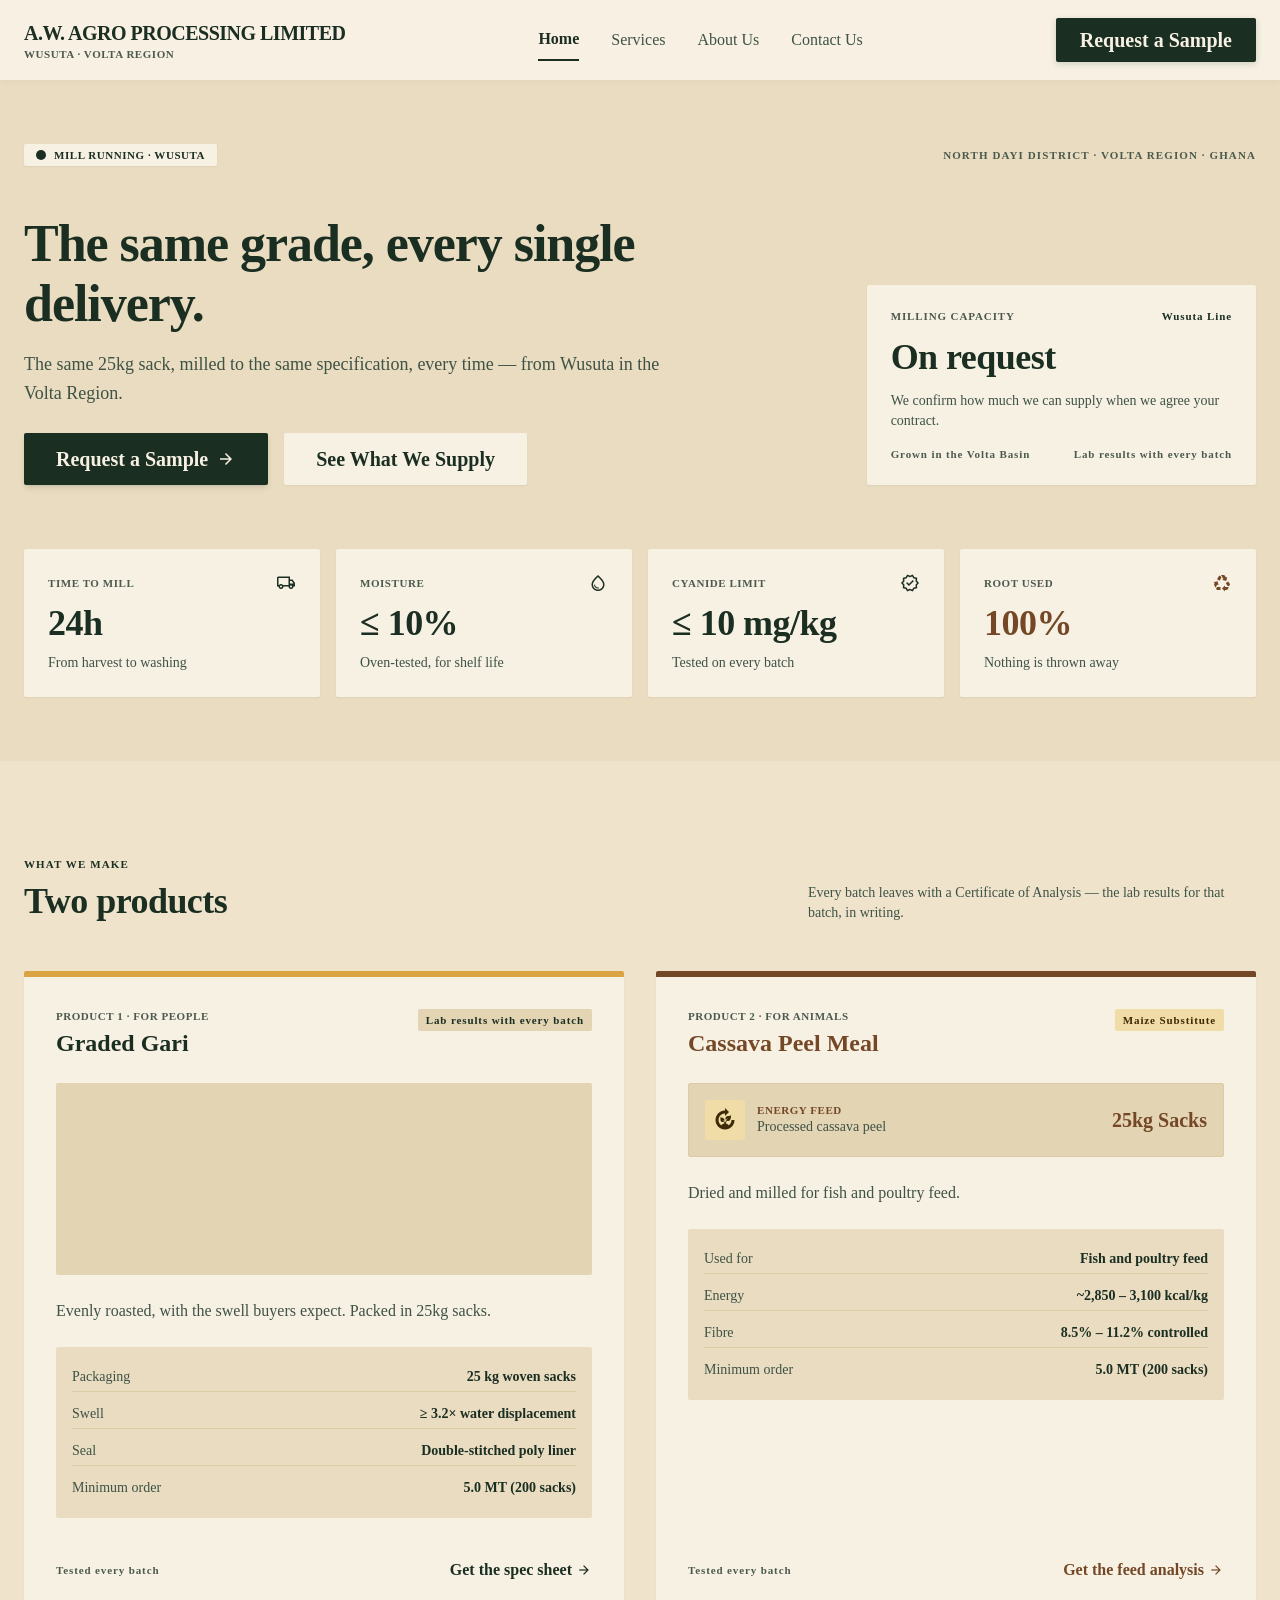
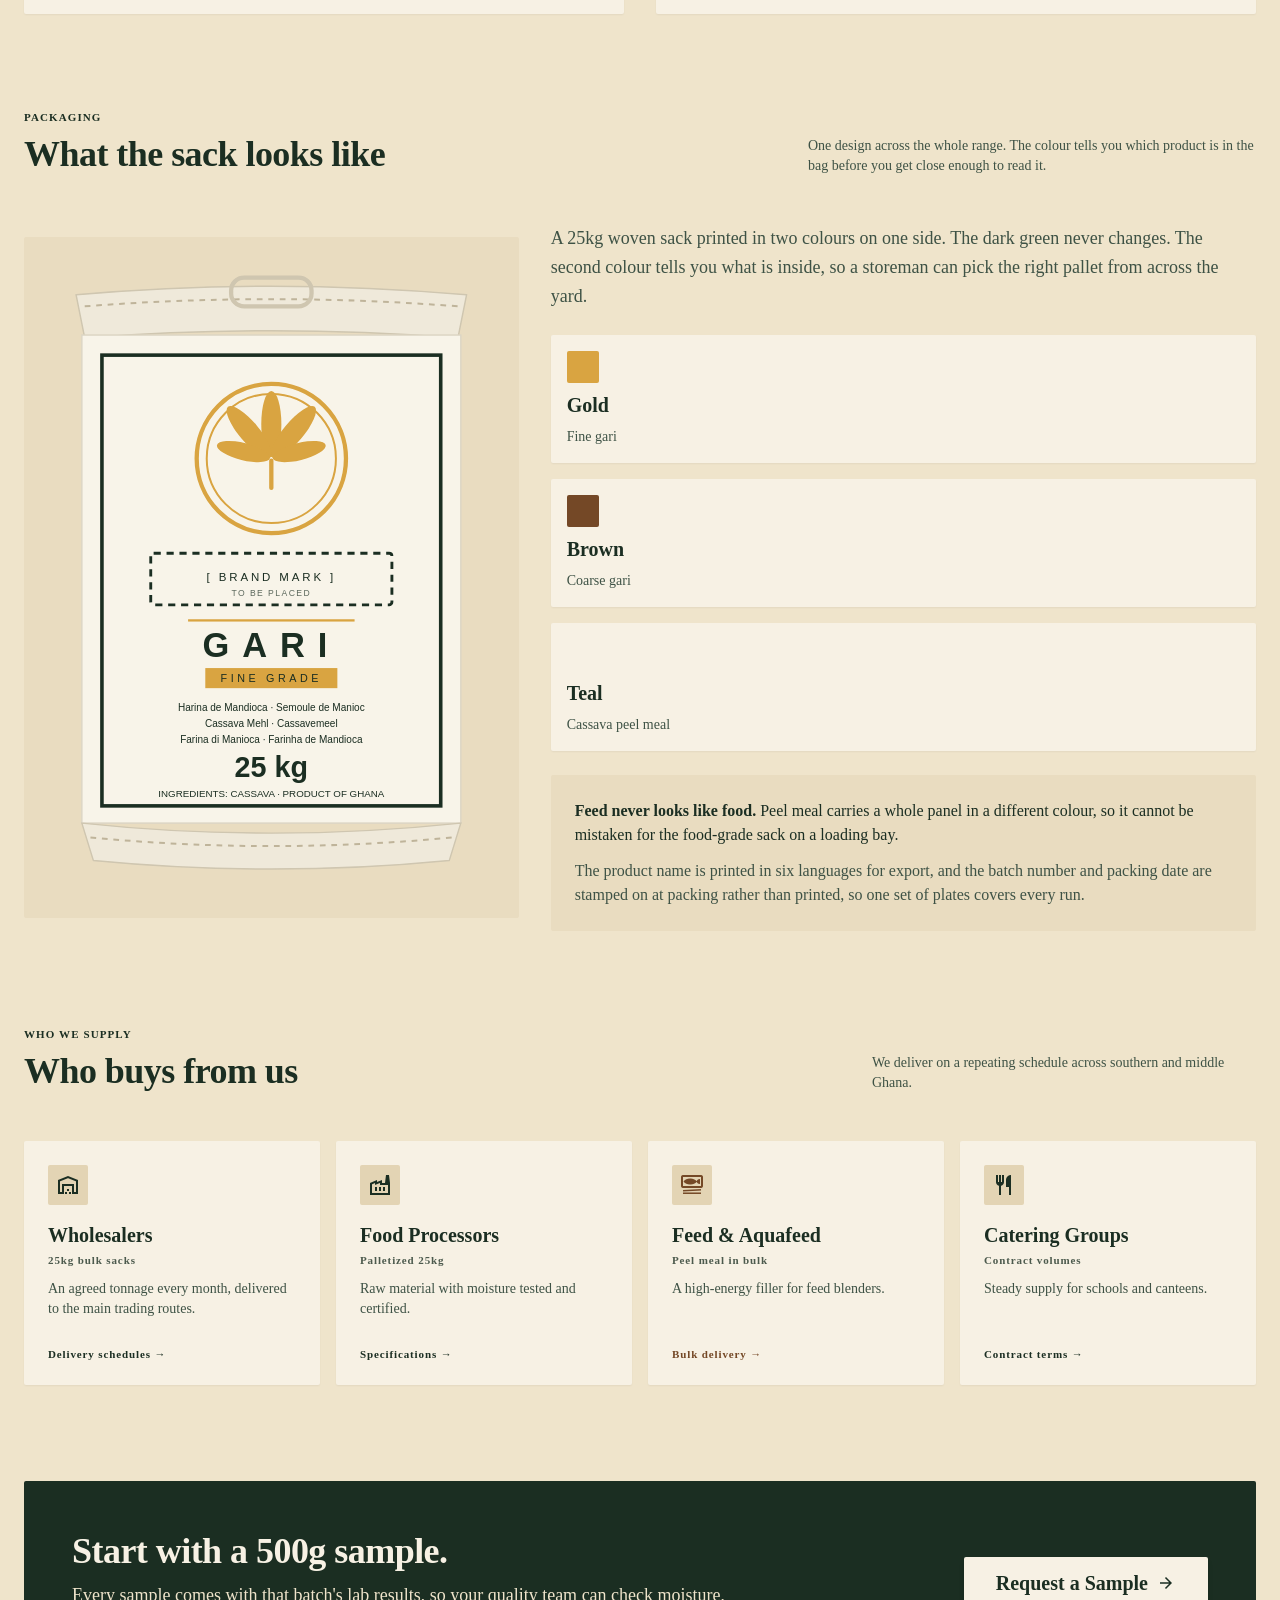
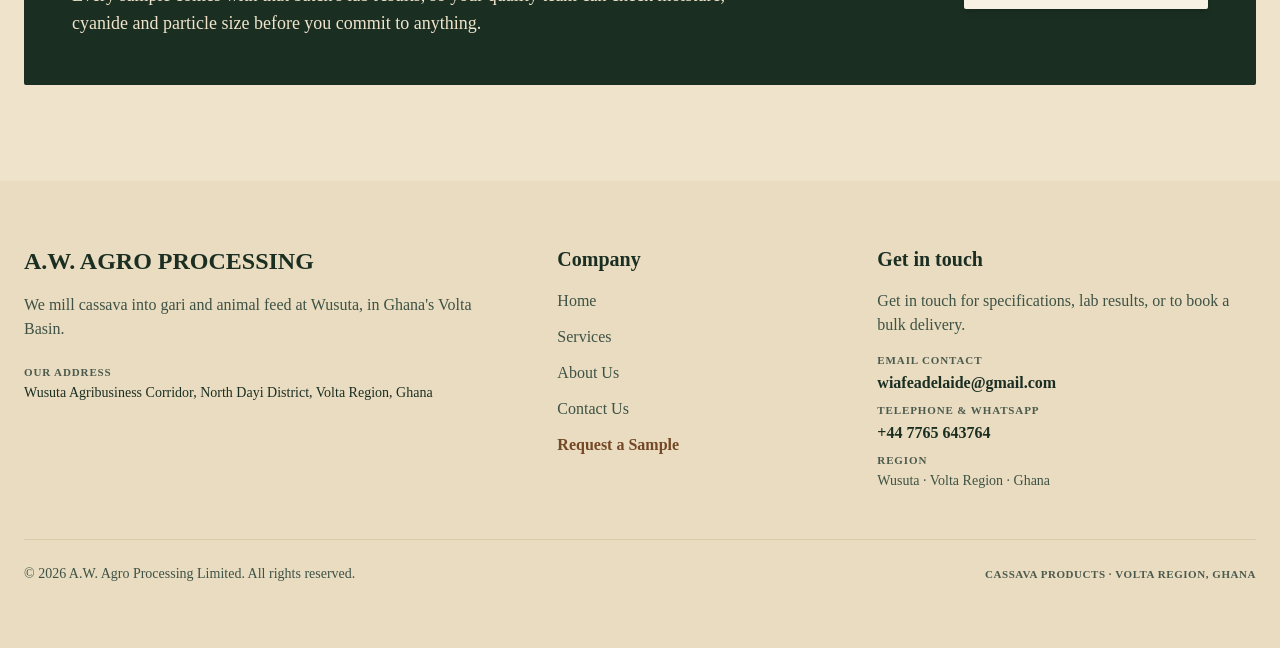
==== commit fecaced5: "Plain English copy, larger type, sack section, drop freight routes" ====
--- a/index.html
+++ b/index.html
@@ -65,7 +65,7 @@
 <div class="flex flex-wrap items-center justify-between gap-space-sm">
 <div class="inline-flex items-center gap-space-xs bg-surface-container-lowest px-space-sm py-space-2xs rounded shadow-sm">
 <span class="w-2.5 h-2.5 rounded-full bg-primary animate-pulse"></span>
-<span class="font-label-sm text-label-sm uppercase tracking-wider text-primary font-semibold">Operational Milling Plant · Wusuta Hub</span>
+<span class="font-label-sm text-label-sm uppercase tracking-wider text-primary font-semibold">Mill running · Wusuta</span>
 </div>
 <div class="font-label-sm text-label-sm uppercase tracking-widest text-outline">North Dayi District · Volta Region · Ghana</div>
 </div>
@@ -73,7 +73,7 @@
 <div class="grid grid-cols-1 lg:grid-cols-12 gap-space-xl items-end">
 <div class="lg:col-span-8 flex flex-col gap-space-md">
 <h1 class="font-display text-headline-lg lg:text-display text-primary tracking-tight font-bold max-w-3xl">The same grade, every single delivery.</h1>
-<p class="font-body-lg text-body-lg text-on-surface-variant max-w-2xl leading-relaxed">Standardized 25kg bulk supply milled to precise specification from Wusuta, Volta Region.</p>
+<p class="font-body-lg text-body-lg text-on-surface-variant max-w-2xl leading-relaxed">The same 25kg sack, milled to the same specification, every time — from Wusuta in the Volta Region.</p>
 <div class="flex flex-wrap items-center gap-space-md pt-space-xs">
 <a class="inline-flex items-center justify-center font-headline-sm text-headline-sm bg-primary text-on-primary px-space-xl py-space-sm rounded transition-all hover:bg-primary-container shadow-md" href="contact.html#request">
 Request a Sample
@@ -85,40 +85,40 @@
 
 <div class="lg:col-span-4 bg-surface-container-lowest p-space-lg rounded shadow-sm flex flex-col gap-space-sm">
 <div class="flex items-center justify-between">
-<span class="font-label-sm text-label-sm uppercase text-outline">Daily Milling Output</span>
+<span class="font-label-sm text-label-sm uppercase text-outline">Milling capacity</span>
 <span class="font-label-sm text-label-sm text-primary font-semibold">Wusuta Line</span>
 </div>
 <div class="flex items-baseline gap-space-xs">
 <span class="font-display text-headline-lg text-on-surface font-bold">On request</span>
 </div>
-<p class="font-body-sm text-body-sm text-on-surface-variant">Raw root intake and monthly allocation are confirmed against your supply agreement.</p>
+<p class="font-body-sm text-body-sm text-on-surface-variant">We confirm how much we can supply when we agree your contract.</p>
 <div class="flex justify-between font-label-sm text-label-sm text-outline pt-space-2xs">
-<span>Volta Basin Sourcing</span>
-<span>CoA per batch</span>
+<span>Grown in the Volta Basin</span>
+<span>Lab results with every batch</span>
 </div>
 </div>
 </div>
 
 <div class="grid grid-cols-2 lg:grid-cols-4 gap-space-md pt-space-md">
 <div class="bg-surface-container-lowest p-space-lg rounded shadow-sm flex flex-col gap-space-xs">
-<div class="flex items-center justify-between text-outline"><span class="font-label-sm text-label-sm uppercase font-semibold tracking-wider">Intake Velocity</span><span aria-hidden="true" class="material-symbols-outlined text-primary text-[20px]">local_shipping</span></div>
+<div class="flex items-center justify-between text-outline"><span class="font-label-sm text-label-sm uppercase font-semibold tracking-wider">Time to mill</span><span aria-hidden="true" class="material-symbols-outlined text-primary text-[20px]">local_shipping</span></div>
 <div class="font-headline-lg text-headline-lg text-primary font-bold">24h</div>
-<div class="font-body-sm text-body-sm text-on-surface-variant">Harvest to mill wash cycle</div>
+<div class="font-body-sm text-body-sm text-on-surface-variant">From harvest to washing</div>
 </div>
 <div class="bg-surface-container-lowest p-space-lg rounded shadow-sm flex flex-col gap-space-xs">
-<div class="flex items-center justify-between text-outline"><span class="font-label-sm text-label-sm uppercase font-semibold tracking-wider">Target Moisture</span><span aria-hidden="true" class="material-symbols-outlined text-primary text-[20px]">water_drop</span></div>
+<div class="flex items-center justify-between text-outline"><span class="font-label-sm text-label-sm uppercase font-semibold tracking-wider">Moisture</span><span aria-hidden="true" class="material-symbols-outlined text-primary text-[20px]">water_drop</span></div>
 <div class="font-headline-lg text-headline-lg text-primary font-bold">≤ 10%</div>
-<div class="font-body-sm text-body-sm text-on-surface-variant">Oven-tested shelf stability</div>
+<div class="font-body-sm text-body-sm text-on-surface-variant">Oven-tested, for shelf life</div>
 </div>
 <div class="bg-surface-container-lowest p-space-lg rounded shadow-sm flex flex-col gap-space-xs">
-<div class="flex items-center justify-between text-outline"><span class="font-label-sm text-label-sm uppercase font-semibold tracking-wider">Safety Ceiling</span><span aria-hidden="true" class="material-symbols-outlined text-primary text-[20px]">verified</span></div>
+<div class="flex items-center justify-between text-outline"><span class="font-label-sm text-label-sm uppercase font-semibold tracking-wider">Cyanide limit</span><span aria-hidden="true" class="material-symbols-outlined text-primary text-[20px]">verified</span></div>
 <div class="font-headline-lg text-headline-lg text-primary font-bold">≤ 10 mg/kg</div>
-<div class="font-body-sm text-body-sm text-on-surface-variant">Residual cyanide (HCN) limit</div>
+<div class="font-body-sm text-body-sm text-on-surface-variant">Tested on every batch</div>
 </div>
 <div class="bg-surface-container-lowest p-space-lg rounded shadow-sm flex flex-col gap-space-xs">
-<div class="flex items-center justify-between text-outline"><span class="font-label-sm text-label-sm uppercase font-semibold tracking-wider">Utilization</span><span aria-hidden="true" class="material-symbols-outlined text-secondary text-[20px]">recycling</span></div>
+<div class="flex items-center justify-between text-outline"><span class="font-label-sm text-label-sm uppercase font-semibold tracking-wider">Root used</span><span aria-hidden="true" class="material-symbols-outlined text-secondary text-[20px]">recycling</span></div>
 <div class="font-headline-lg text-headline-lg text-secondary font-bold">100%</div>
-<div class="font-body-sm text-body-sm text-on-surface-variant">Zero-waste biomass recovery</div>
+<div class="font-body-sm text-body-sm text-on-surface-variant">Nothing is thrown away</div>
 </div>
 </div>
 </div>
@@ -129,10 +129,10 @@
 <div class="max-w-container-max mx-auto flex flex-col gap-space-2xl">
 <div class="flex flex-col md:flex-row md:items-end justify-between gap-space-md">
 <div class="flex flex-col gap-space-xs">
-<span class="font-label-sm text-label-sm uppercase tracking-widest text-primary font-bold">Manufactured Outputs</span>
-<h2 class="font-headline-lg text-headline-lg text-primary font-bold">Two Standardized Commercial Lines</h2>
-</div>
-<p class="font-body-sm text-body-sm text-on-surface-variant max-w-md">Continuous quality documentation. Every lot is released with a verifiable Certificate of Analysis (CoA).</p>
+<span class="font-label-sm text-label-sm uppercase tracking-widest text-primary font-bold">What we make</span>
+<h2 class="font-headline-lg text-headline-lg text-primary font-bold">Two products</h2>
+</div>
+<p class="font-body-sm text-body-sm text-on-surface-variant max-w-md">Every batch leaves with a Certificate of Analysis — the lab results for that batch, in writing.</p>
 </div>
 
 <div class="grid grid-cols-1 lg:grid-cols-12 gap-space-xl">
@@ -142,24 +142,24 @@
 <div class="p-space-xl flex flex-col gap-space-lg flex-1">
 <div class="flex items-start justify-between gap-space-md">
 <div class="flex flex-col gap-space-2xs">
-<span class="font-label-sm text-label-sm uppercase tracking-wider text-outline font-semibold">Line A · Food Grade</span>
-<h3 class="font-headline-md text-headline-md text-primary font-bold">Graded High-Density Gari</h3>
-</div>
-<span class="px-space-xs py-space-2xs bg-surface-container text-primary font-label-sm text-label-sm font-semibold rounded whitespace-nowrap">CoA per batch</span>
+<span class="font-label-sm text-label-sm uppercase tracking-wider text-outline font-semibold">Product 1 · For people</span>
+<h3 class="font-headline-md text-headline-md text-primary font-bold">Graded Gari</h3>
+</div>
+<span class="px-space-xs py-space-2xs bg-surface-container text-primary font-label-sm text-label-sm font-semibold rounded whitespace-nowrap">Lab results with every batch</span>
 </div>
 <div class="w-full h-48 rounded bg-surface-container overflow-hidden">
 <img alt="Graded high-density gari in 25kg bulk supply" class="w-full h-full object-cover" decoding="async" loading="lazy" onerror="this.style.display='none'" src="https://lh3.googleusercontent.com/aida-public/[base64]">
 </div>
-<p class="font-body-md text-body-md text-on-surface-variant">Evenly roasted, high-swelling grits in standardized wholesale packaging.</p>
+<p class="font-body-md text-body-md text-on-surface-variant">Evenly roasted, with the swell buyers expect. Packed in 25kg sacks.</p>
 <div class="bg-surface-container-low rounded p-space-md flex flex-col gap-space-xs font-body-sm text-body-sm">
 <div class="flex justify-between py-space-2xs border-b border-surface-variant text-on-surface"><span class="text-on-surface-variant">Packaging</span><span class="font-semibold text-right">25 kg woven sacks</span></div>
-<div class="flex justify-between py-space-2xs border-b border-surface-variant text-on-surface"><span class="text-on-surface-variant">Swelling factor</span><span class="font-semibold text-right">≥ 3.2× water displacement</span></div>
+<div class="flex justify-between py-space-2xs border-b border-surface-variant text-on-surface"><span class="text-on-surface-variant">Swell</span><span class="font-semibold text-right">≥ 3.2× water displacement</span></div>
 <div class="flex justify-between py-space-2xs border-b border-surface-variant text-on-surface"><span class="text-on-surface-variant">Seal</span><span class="font-semibold text-right">Double-stitched poly liner</span></div>
 <div class="flex justify-between py-space-2xs text-on-surface"><span class="text-on-surface-variant">Minimum order</span><span class="font-semibold text-right">5.0 MT (200 sacks)</span></div>
 </div>
 <div class="mt-auto pt-space-md flex items-center justify-between gap-space-sm">
-<span class="font-label-sm text-label-sm text-outline">CoA provided per batch</span>
-<a class="font-body-md text-body-md text-primary font-semibold hover:underline flex items-center gap-space-2xs whitespace-nowrap" href="contact.html#request">Request Spec Sheet<span aria-hidden="true" class="material-symbols-outlined text-[16px]">arrow_forward</span></a>
+<span class="font-label-sm text-label-sm text-outline">Tested every batch</span>
+<a class="font-body-md text-body-md text-primary font-semibold hover:underline flex items-center gap-space-2xs whitespace-nowrap" href="contact.html#request">Get the spec sheet<span aria-hidden="true" class="material-symbols-outlined text-[16px]">arrow_forward</span></a>
 </div>
 </div>
 </div>
@@ -170,8 +170,8 @@
 <div class="p-space-xl flex flex-col gap-space-lg flex-1">
 <div class="flex items-start justify-between gap-space-md">
 <div class="flex flex-col gap-space-2xs">
-<span class="font-label-sm text-label-sm uppercase tracking-wider text-outline font-semibold">Line B · Feed &amp; Aquaculture</span>
-<h3 class="font-headline-md text-headline-md text-secondary font-bold">Processed Cassava Peel Meal</h3>
+<span class="font-label-sm text-label-sm uppercase tracking-wider text-outline font-semibold">Product 2 · For animals</span>
+<h3 class="font-headline-md text-headline-md text-secondary font-bold">Cassava Peel Meal</h3>
 </div>
 <span class="px-space-xs py-space-2xs bg-secondary-fixed text-on-secondary-fixed font-label-sm text-label-sm font-semibold rounded whitespace-nowrap">Maize Substitute</span>
 </div>
@@ -179,38 +179,118 @@
 <div class="flex items-center gap-space-sm">
 <div class="w-10 h-10 rounded bg-secondary-fixed text-on-secondary-fixed flex items-center justify-center shrink-0"><span aria-hidden="true" class="material-symbols-outlined text-[24px]">compost</span></div>
 <div class="flex flex-col">
-<span class="font-label-sm text-label-sm uppercase tracking-wider text-secondary font-bold">Energy Grade B1</span>
-<span class="font-body-sm text-body-sm text-on-surface-variant">Detoxified outer root mash</span>
+<span class="font-label-sm text-label-sm uppercase tracking-wider text-secondary font-bold">Energy feed</span>
+<span class="font-body-sm text-body-sm text-on-surface-variant">Processed cassava peel</span>
 </div>
 </div>
 <span class="font-headline-sm text-headline-sm text-secondary font-bold whitespace-nowrap">25kg Sacks</span>
 </div>
-<p class="font-body-md text-body-md text-on-surface-variant">Dried and coarse-milled for aquafeed and poultry compound diets.</p>
+<p class="font-body-md text-body-md text-on-surface-variant">Dried and milled for fish and poultry feed.</p>
 <div class="bg-surface-container-low rounded p-space-md flex flex-col gap-space-xs font-body-sm text-body-sm">
-<div class="flex justify-between py-space-2xs border-b border-surface-variant text-on-surface"><span class="text-on-surface-variant">Primary application</span><span class="font-semibold text-right">Aquafeed &amp; poultry blends</span></div>
-<div class="flex justify-between py-space-2xs border-b border-surface-variant text-on-surface"><span class="text-on-surface-variant">Metabolizable energy</span><span class="font-semibold text-right">~2,850 – 3,100 kcal/kg</span></div>
-<div class="flex justify-between py-space-2xs border-b border-surface-variant text-on-surface"><span class="text-on-surface-variant">Crude fibre</span><span class="font-semibold text-right">8.5% – 11.2% controlled</span></div>
+<div class="flex justify-between py-space-2xs border-b border-surface-variant text-on-surface"><span class="text-on-surface-variant">Used for</span><span class="font-semibold text-right">Fish and poultry feed</span></div>
+<div class="flex justify-between py-space-2xs border-b border-surface-variant text-on-surface"><span class="text-on-surface-variant">Energy</span><span class="font-semibold text-right">~2,850 – 3,100 kcal/kg</span></div>
+<div class="flex justify-between py-space-2xs border-b border-surface-variant text-on-surface"><span class="text-on-surface-variant">Fibre</span><span class="font-semibold text-right">8.5% – 11.2% controlled</span></div>
 <div class="flex justify-between py-space-2xs text-on-surface"><span class="text-on-surface-variant">Minimum order</span><span class="font-semibold text-right">5.0 MT (200 sacks)</span></div>
 </div>
 <div class="mt-auto pt-space-md flex items-center justify-between gap-space-sm">
-<span class="font-label-sm text-label-sm text-outline">CoA provided per batch</span>
-<a class="font-body-md text-body-md text-secondary font-semibold hover:underline flex items-center gap-space-2xs whitespace-nowrap" href="contact.html#request">Request Feed Assay<span aria-hidden="true" class="material-symbols-outlined text-[16px]">arrow_forward</span></a>
-</div>
-</div>
-</div>
-</div>
-</div>
-</section>
-
-<!-- SECTION 3: WHO WE SUPPLY -->
+<span class="font-label-sm text-label-sm text-outline">Tested every batch</span>
+<a class="font-body-md text-body-md text-secondary font-semibold hover:underline flex items-center gap-space-2xs whitespace-nowrap" href="contact.html#request">Get the feed analysis<span aria-hidden="true" class="material-symbols-outlined text-[16px]">arrow_forward</span></a>
+</div>
+</div>
+</div>
+</div>
+</div>
+</section>
+
+<!-- SECTION 3: THE SACK -->
+<section class="w-full px-gutter-mobile lg:px-gutter-desktop pb-space-4xl" id="packaging">
+<div class="max-w-container-max mx-auto flex flex-col gap-space-2xl">
+<div class="flex flex-col md:flex-row md:items-end justify-between gap-space-md">
+<div class="flex flex-col gap-space-xs">
+<span class="font-label-sm text-label-sm uppercase tracking-widest text-primary font-bold">Packaging</span>
+<h2 class="font-headline-lg text-headline-lg text-primary font-bold">What the sack looks like</h2>
+</div>
+<p class="font-body-sm text-body-sm text-on-surface-variant max-w-md">One design across the whole range. The colour tells you which product is in the bag before you get close enough to read it.</p>
+</div>
+
+<div class="grid grid-cols-1 lg:grid-cols-12 gap-space-xl items-center">
+<div class="lg:col-span-5 bg-surface-container-low rounded p-space-xl flex items-center justify-center">
+<svg class="w-full max-w-[280px] h-auto drop-shadow-[0_14px_24px_rgba(27,46,34,0.22)]" viewBox="0 0 300 430" xmlns="http://www.w3.org/2000/svg" role="img" aria-label="A 25kg cream sack of gari. A gold cassava-leaf medallion sits at the top, above a space reserved for the brand mark, the word GARI, a gold FINE GRADE panel, the product name in six languages, and the net weight.">
+<defs><clipPath id="sackB"><path d="M18 46 h264 v340 h-264 Z"/></clipPath></defs>
+<path d="M14 18 q136 -12 272 0 l-6 30 q-130 -10 -260 0 Z" fill="#EFE9DA" stroke="#CFC6B0" stroke-width="1"/>
+<path d="M20 26 q130 -10 260 0" fill="none" stroke="#BFB49A" stroke-width="1.4" stroke-dasharray="4 4"/>
+<rect x="122" y="6" width="56" height="20" rx="9" fill="none" stroke="#CFC6B0" stroke-width="3"/>
+<rect x="18" y="46" width="264" height="340" fill="#F8F4E9"/>
+<rect x="18" y="46" width="264" height="340" fill="none" stroke="#DCD5C4" stroke-width="1"/>
+<g clip-path="url(#sackB)">
+<rect x="32" y="60" width="236" height="314" fill="none" stroke="#1b2e22" stroke-width="2.5"/>
+<circle cx="150" cy="132" r="52" fill="none" stroke="#d9a441" stroke-width="3"/>
+<circle cx="150" cy="132" r="45" fill="none" stroke="#d9a441" stroke-width="1.4"/>
+<g fill="#d9a441">
+<ellipse cx="150" cy="108" rx="7" ry="23"/>
+<ellipse cx="150" cy="108" rx="7" ry="23" transform="rotate(40 150 132)"/>
+<ellipse cx="150" cy="108" rx="7" ry="23" transform="rotate(-40 150 132)"/>
+<ellipse cx="150" cy="112" rx="6" ry="19" transform="rotate(76 150 132)"/>
+<ellipse cx="150" cy="112" rx="6" ry="19" transform="rotate(-76 150 132)"/>
+<rect x="148.5" y="132" width="3" height="22" rx="1.5"/>
+</g>
+<rect x="66" y="198" width="168" height="36" rx="2" fill="none" stroke="#1b2e22" stroke-width="2" stroke-dasharray="5 4"/>
+<text x="150" y="217" text-anchor="middle" font-family="Work Sans, sans-serif" font-size="8" fill="#1b2e22" letter-spacing="2">[ BRAND MARK ]</text>
+<text x="150" y="228" text-anchor="middle" font-family="Work Sans, sans-serif" font-size="6" fill="#1b2e22" opacity=".7" letter-spacing="1">TO BE PLACED</text>
+<rect x="92" y="244" width="116" height="1.6" fill="#d9a441"/>
+<text x="150" y="270" text-anchor="middle" font-family="Work Sans, sans-serif" font-weight="700" font-size="24" fill="#1b2e22" letter-spacing="9">GARI</text>
+<rect x="104" y="278" width="92" height="14" fill="#d9a441"/>
+<text x="150" y="288" text-anchor="middle" font-family="Work Sans, sans-serif" font-size="7.5" fill="#1b2e22" letter-spacing="2.5">FINE GRADE</text>
+<g font-family="Work Sans, sans-serif" font-size="7" fill="#1b2e22" text-anchor="middle">
+<text x="150" y="308">Harina de Mandioca · Semoule de Manioc</text>
+<text x="150" y="319">Cassava Mehl · Cassavemeel</text>
+<text x="150" y="330">Farina di Manioca · Farinha de Mandioca</text>
+</g>
+<text x="150" y="354" text-anchor="middle" font-family="Work Sans, sans-serif" font-weight="700" font-size="20" fill="#1b2e22">25 kg</text>
+<text x="150" y="368" text-anchor="middle" font-family="Work Sans, sans-serif" font-size="6.8" fill="#1b2e22">INGREDIENTS: CASSAVA · PRODUCT OF GHANA</text>
+</g>
+<path d="M18 386 q132 14 264 0 l-8 26 q-124 12 -248 0 Z" fill="#EFE9DA" stroke="#CFC6B0" stroke-width="1"/>
+<path d="M24 396 q126 12 252 0" fill="none" stroke="#BFB49A" stroke-width="1.4" stroke-dasharray="4 4"/>
+</svg>
+</div>
+
+<div class="lg:col-span-7 flex flex-col gap-space-lg">
+<p class="font-body-lg text-body-lg text-on-surface-variant leading-relaxed">A 25kg woven sack printed in two colours on one side. The dark green never changes. The second colour tells you what is inside, so a storeman can pick the right pallet from across the yard.</p>
+<div class="grid grid-cols-1 sm:grid-cols-3 gap-space-md">
+<div class="bg-surface-container-lowest p-space-md rounded shadow-sm flex flex-col gap-space-xs">
+<span class="w-8 h-8 rounded bg-gari"></span>
+<span class="font-headline-sm text-headline-sm text-primary font-bold">Gold</span>
+<span class="font-body-sm text-body-sm text-on-surface-variant">Fine gari</span>
+</div>
+<div class="bg-surface-container-lowest p-space-md rounded shadow-sm flex flex-col gap-space-xs">
+<span class="w-8 h-8 rounded bg-secondary"></span>
+<span class="font-headline-sm text-headline-sm text-primary font-bold">Brown</span>
+<span class="font-body-sm text-body-sm text-on-surface-variant">Coarse gari</span>
+</div>
+<div class="bg-surface-container-lowest p-space-md rounded shadow-sm flex flex-col gap-space-xs">
+<span class="w-8 h-8 rounded bg-lake"></span>
+<span class="font-headline-sm text-headline-sm text-primary font-bold">Teal</span>
+<span class="font-body-sm text-body-sm text-on-surface-variant">Cassava peel meal</span>
+</div>
+</div>
+<div class="bg-surface-container-low rounded p-space-lg flex flex-col gap-space-sm">
+<p class="font-body-md text-body-md text-on-surface"><strong>Feed never looks like food.</strong> Peel meal carries a whole panel in a different colour, so it cannot be mistaken for the food-grade sack on a loading bay.</p>
+<p class="font-body-md text-body-md text-on-surface-variant">The product name is printed in six languages for export, and the batch number and packing date are stamped on at packing rather than printed, so one set of plates covers every run.</p>
+</div>
+</div>
+</div>
+</div>
+</section>
+
+<!-- SECTION 4: WHO WE SUPPLY -->
 <section class="w-full px-gutter-mobile lg:px-gutter-desktop pb-space-4xl">
 <div class="max-w-container-max mx-auto flex flex-col gap-space-2xl">
 <div class="flex flex-col md:flex-row md:items-end justify-between gap-space-md">
 <div class="flex flex-col gap-space-xs">
-<span class="font-label-sm text-label-sm uppercase tracking-widest text-primary font-bold">Client Portfolios</span>
-<h2 class="font-headline-lg text-headline-lg text-primary font-bold">Commercial Supply Contracts</h2>
-</div>
-<p class="font-body-sm text-body-sm text-on-surface-variant max-w-sm">We fulfil recurring scheduled supply arrangements with established logistics coordination across southern and middle Ghana.</p>
+<span class="font-label-sm text-label-sm uppercase tracking-widest text-primary font-bold">Who we supply</span>
+<h2 class="font-headline-lg text-headline-lg text-primary font-bold">Who buys from us</h2>
+</div>
+<p class="font-body-sm text-body-sm text-on-surface-variant max-w-sm">We deliver on a repeating schedule across southern and middle Ghana.</p>
 </div>
 
 <div class="grid grid-cols-1 md:grid-cols-2 lg:grid-cols-4 gap-space-md">
@@ -219,34 +299,34 @@
 <div class="flex flex-col gap-space-2xs">
 <h3 class="font-headline-sm text-headline-sm text-on-surface font-bold">Wholesalers</h3>
 <span class="font-label-sm text-label-sm text-outline font-semibold">25kg bulk sacks</span>
-<p class="font-body-sm text-body-sm text-on-surface-variant pt-space-xs">Scheduled monthly tonnage to major trading corridors.</p>
-</div>
-<span class="mt-auto pt-space-sm font-label-sm text-label-sm text-primary font-semibold">Tonnage schedules →</span>
+<p class="font-body-sm text-body-sm text-on-surface-variant pt-space-xs">An agreed tonnage every month, delivered to the main trading routes.</p>
+</div>
+<span class="mt-auto pt-space-sm font-label-sm text-label-sm text-primary font-semibold">Delivery schedules →</span>
 </a>
 <a class="bg-surface-container-lowest p-space-lg rounded shadow-sm flex flex-col gap-space-md hover:shadow-md transition-shadow" href="contact.html#request">
 <div class="w-10 h-10 rounded bg-surface-container flex items-center justify-center text-primary"><span aria-hidden="true" class="material-symbols-outlined text-[24px]">factory</span></div>
 <div class="flex flex-col gap-space-2xs">
 <h3 class="font-headline-sm text-headline-sm text-on-surface font-bold">Food Processors</h3>
 <span class="font-label-sm text-label-sm text-outline font-semibold">Palletized 25kg</span>
-<p class="font-body-sm text-body-sm text-on-surface-variant pt-space-xs">Moisture-certified raw material for food manufacturers.</p>
-</div>
-<span class="mt-auto pt-space-sm font-label-sm text-label-sm text-primary font-semibold">Offtake specs →</span>
+<p class="font-body-sm text-body-sm text-on-surface-variant pt-space-xs">Raw material with moisture tested and certified.</p>
+</div>
+<span class="mt-auto pt-space-sm font-label-sm text-label-sm text-primary font-semibold">Specifications →</span>
 </a>
 <a class="bg-surface-container-lowest p-space-lg rounded shadow-sm flex flex-col gap-space-md hover:shadow-md transition-shadow" href="contact.html#request">
 <div class="w-10 h-10 rounded bg-surface-container flex items-center justify-center text-secondary"><span aria-hidden="true" class="material-symbols-outlined text-[24px]">set_meal</span></div>
 <div class="flex flex-col gap-space-2xs">
 <h3 class="font-headline-sm text-headline-sm text-on-surface font-bold">Feed &amp; Aquafeed</h3>
-<span class="font-label-sm text-label-sm text-outline font-semibold">Peel meal bulk</span>
-<p class="font-body-sm text-body-sm text-on-surface-variant pt-space-xs">High-energy carbohydrate filler for commercial blenders.</p>
-</div>
-<span class="mt-auto pt-space-sm font-label-sm text-label-sm text-secondary font-semibold">Bulk logistics →</span>
+<span class="font-label-sm text-label-sm text-outline font-semibold">Peel meal in bulk</span>
+<p class="font-body-sm text-body-sm text-on-surface-variant pt-space-xs">A high-energy filler for feed blenders.</p>
+</div>
+<span class="mt-auto pt-space-sm font-label-sm text-label-sm text-secondary font-semibold">Bulk delivery →</span>
 </a>
 <a class="bg-surface-container-lowest p-space-lg rounded shadow-sm flex flex-col gap-space-md hover:shadow-md transition-shadow" href="contact.html#request">
 <div class="w-10 h-10 rounded bg-surface-container flex items-center justify-center text-primary"><span aria-hidden="true" class="material-symbols-outlined text-[24px]">restaurant</span></div>
 <div class="flex flex-col gap-space-2xs">
 <h3 class="font-headline-sm text-headline-sm text-on-surface font-bold">Catering Groups</h3>
-<span class="font-label-sm text-label-sm text-outline font-semibold">Contract volume</span>
-<p class="font-body-sm text-body-sm text-on-surface-variant pt-space-xs">Consistent supply contracts for schools and canteens.</p>
+<span class="font-label-sm text-label-sm text-outline font-semibold">Contract volumes</span>
+<p class="font-body-sm text-body-sm text-on-surface-variant pt-space-xs">Steady supply for schools and canteens.</p>
 </div>
 <span class="mt-auto pt-space-sm font-label-sm text-label-sm text-primary font-semibold">Contract terms →</span>
 </a>
@@ -254,12 +334,12 @@
 </div>
 </section>
 
-<!-- SECTION 4: CLOSING CTA -->
+<!-- SECTION 5: CLOSING CTA -->
 <section class="w-full px-gutter-mobile lg:px-gutter-desktop pb-space-4xl">
 <div class="max-w-container-max mx-auto bg-primary text-on-primary rounded p-space-2xl flex flex-col md:flex-row md:items-center justify-between gap-space-lg">
 <div class="flex flex-col gap-space-xs max-w-2xl">
-<h2 class="font-headline-lg text-headline-lg font-bold">Start with a 500g test specimen.</h2>
-<p class="font-body-lg text-body-lg text-primary-fixed">Every sample ships with the current batch Certificate of Analysis so your quality team can verify moisture, cyanide and particle size before committing to a tonnage schedule.</p>
+<h2 class="font-headline-lg text-headline-lg font-bold">Start with a 500g sample.</h2>
+<p class="font-body-lg text-body-lg text-primary-fixed">Every sample comes with that batch's lab results, so your quality team can check moisture, cyanide and particle size before you commit to anything.</p>
 </div>
 <a class="inline-flex items-center justify-center gap-space-xs font-headline-sm text-headline-sm bg-surface-container-lowest text-primary px-space-xl py-space-sm rounded shadow-md hover:bg-surface transition-all whitespace-nowrap" href="contact.html#request">
 Request a Sample<span aria-hidden="true" class="material-symbols-outlined text-[20px]">arrow_forward</span>
@@ -275,9 +355,9 @@
 <div class="grid grid-cols-1 md:grid-cols-12 gap-space-2xl">
 <div class="md:col-span-5 flex flex-col gap-space-md">
 <span class="font-headline-md text-headline-md text-primary font-bold">A.W. AGRO PROCESSING</span>
-<p class="font-body-md text-body-md text-on-surface-variant max-w-md">Modern agro-processing enterprise delivering standardized gari and sustainable cassava derivatives from Wusuta in Ghana's Volta Basin.</p>
+<p class="font-body-md text-body-md text-on-surface-variant max-w-md">We mill cassava into gari and animal feed at Wusuta, in Ghana's Volta Basin.</p>
 <div class="flex flex-col gap-space-2xs mt-space-xs">
-<span class="font-label-sm text-label-sm text-outline uppercase">Operations Base</span>
+<span class="font-label-sm text-label-sm text-outline uppercase">Our address</span>
 <span class="font-body-sm text-body-sm text-on-surface">Wusuta Agribusiness Corridor, North Dayi District, Volta Region, Ghana</span>
 </div>
 </div>
@@ -292,18 +372,18 @@
 </div>
 </div>
 <div class="md:col-span-4 flex flex-col gap-space-md">
-<span class="font-headline-sm text-headline-sm text-primary font-semibold">Direct Inquiries</span>
-<p class="font-body-md text-body-md text-on-surface-variant">Connect with our trade desk for technical specifications, batch analysis certificates, and bulk freight bookings.</p>
+<span class="font-headline-sm text-headline-sm text-primary font-semibold">Get in touch</span>
+<p class="font-body-md text-body-md text-on-surface-variant">Get in touch for specifications, lab results, or to book a bulk delivery.</p>
 <div class="flex flex-col gap-space-xs">
 <div class="flex flex-col gap-space-2xs"><span class="font-label-sm text-label-sm text-outline uppercase">Email Contact</span><a class="font-body-md text-body-md text-primary hover:text-primary-container font-semibold" href="mailto:wiafeadelaide@gmail.com">wiafeadelaide@gmail.com</a></div>
 <div class="flex flex-col gap-space-2xs"><span class="font-label-sm text-label-sm text-outline uppercase">Telephone &amp; WhatsApp</span><a class="font-body-md text-body-md text-on-surface hover:text-primary transition-colors font-semibold" href="tel:+447765643764">+44 7765 643764</a></div>
-<div class="flex flex-col gap-space-2xs"><span class="font-label-sm text-label-sm text-outline uppercase">Regional Hub</span><span class="font-body-sm text-body-sm text-on-surface-variant">Wusuta · Volta Region · Ghana</span></div>
+<div class="flex flex-col gap-space-2xs"><span class="font-label-sm text-label-sm text-outline uppercase">Region</span><span class="font-body-sm text-body-sm text-on-surface-variant">Wusuta · Volta Region · Ghana</span></div>
 </div>
 </div>
 </div>
 <div class="mt-space-2xl pt-space-lg border-t border-surface-container-high flex flex-col sm:flex-row items-center justify-between gap-space-md text-on-surface-variant">
 <span class="font-body-sm text-body-sm">© <span data-year>2026</span> A.W. Agro Processing Limited. All rights reserved.</span>
-<span class="font-label-sm text-label-sm uppercase tracking-wider text-outline">Cassava Derivatives · Volta Region, Ghana</span>
+<span class="font-label-sm text-label-sm uppercase tracking-wider text-outline">Cassava products · Volta Region, Ghana</span>
 </div>
 </div>
 </footer>
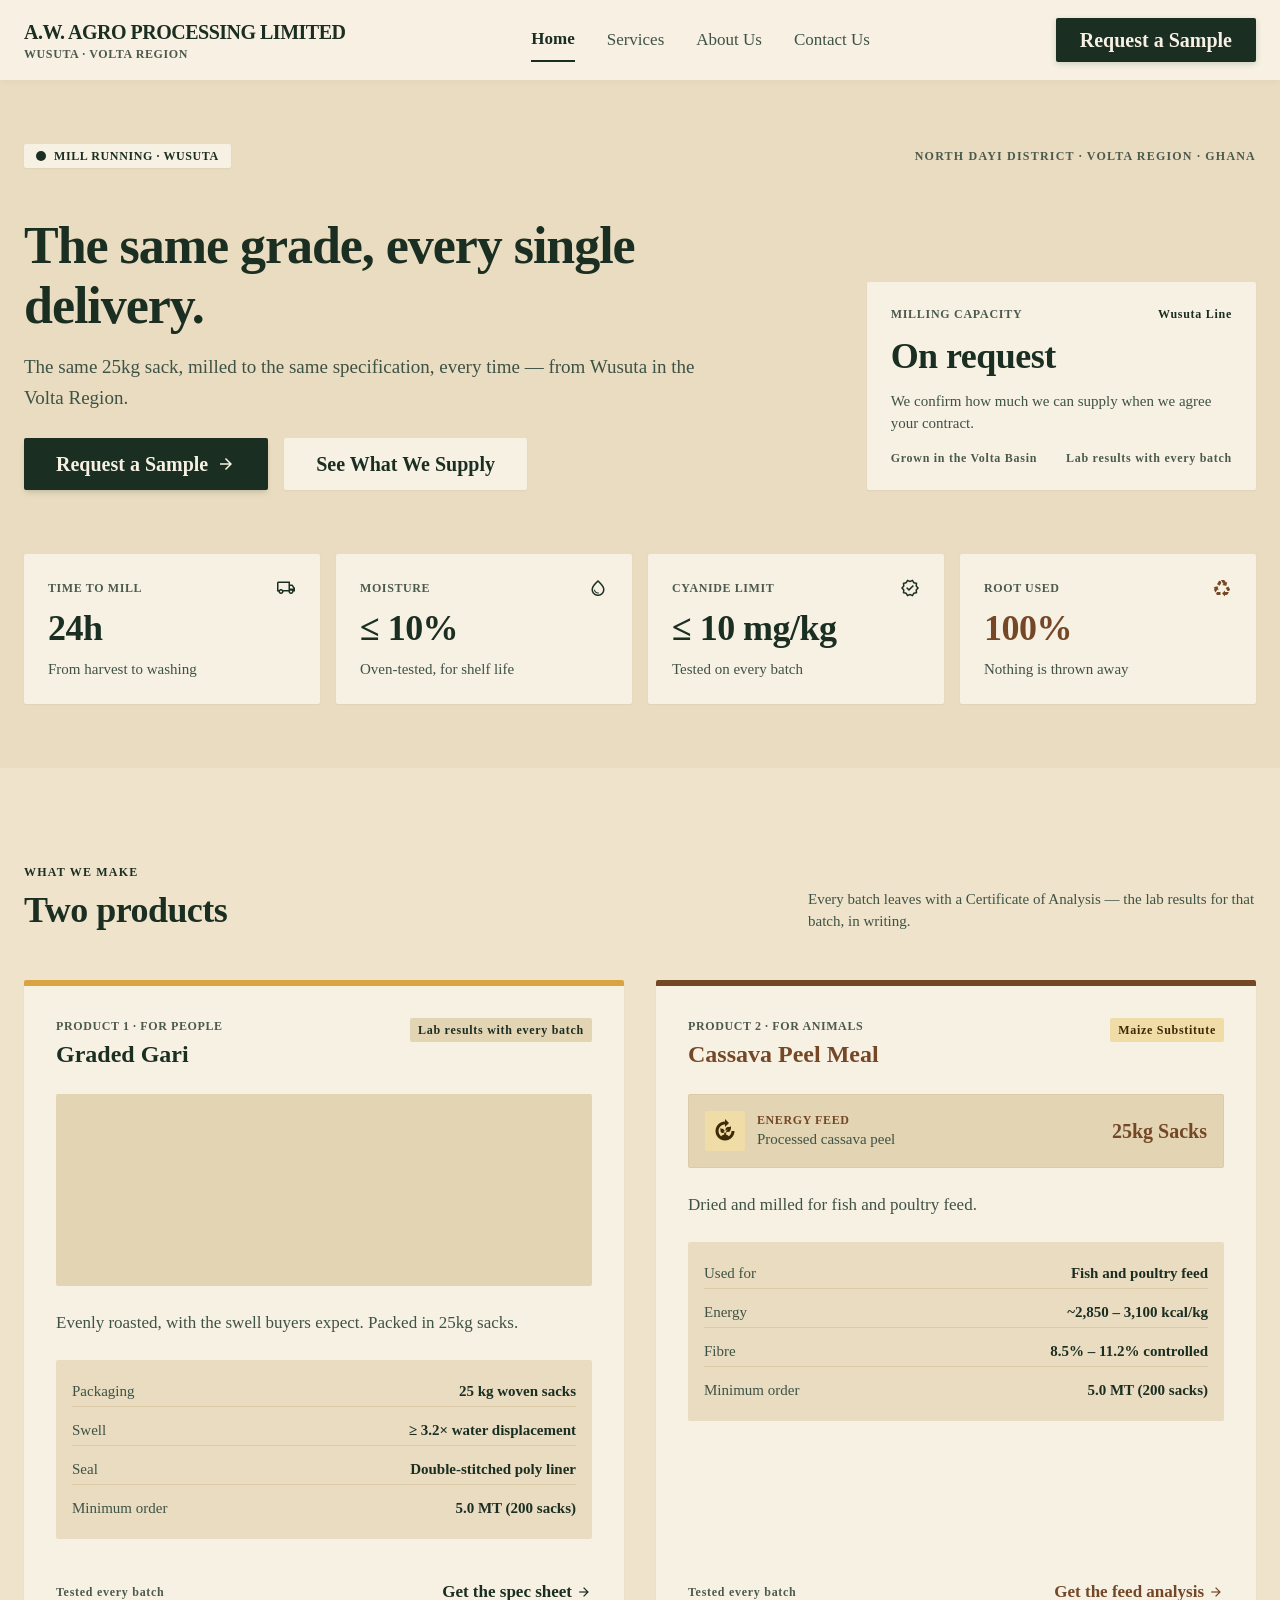
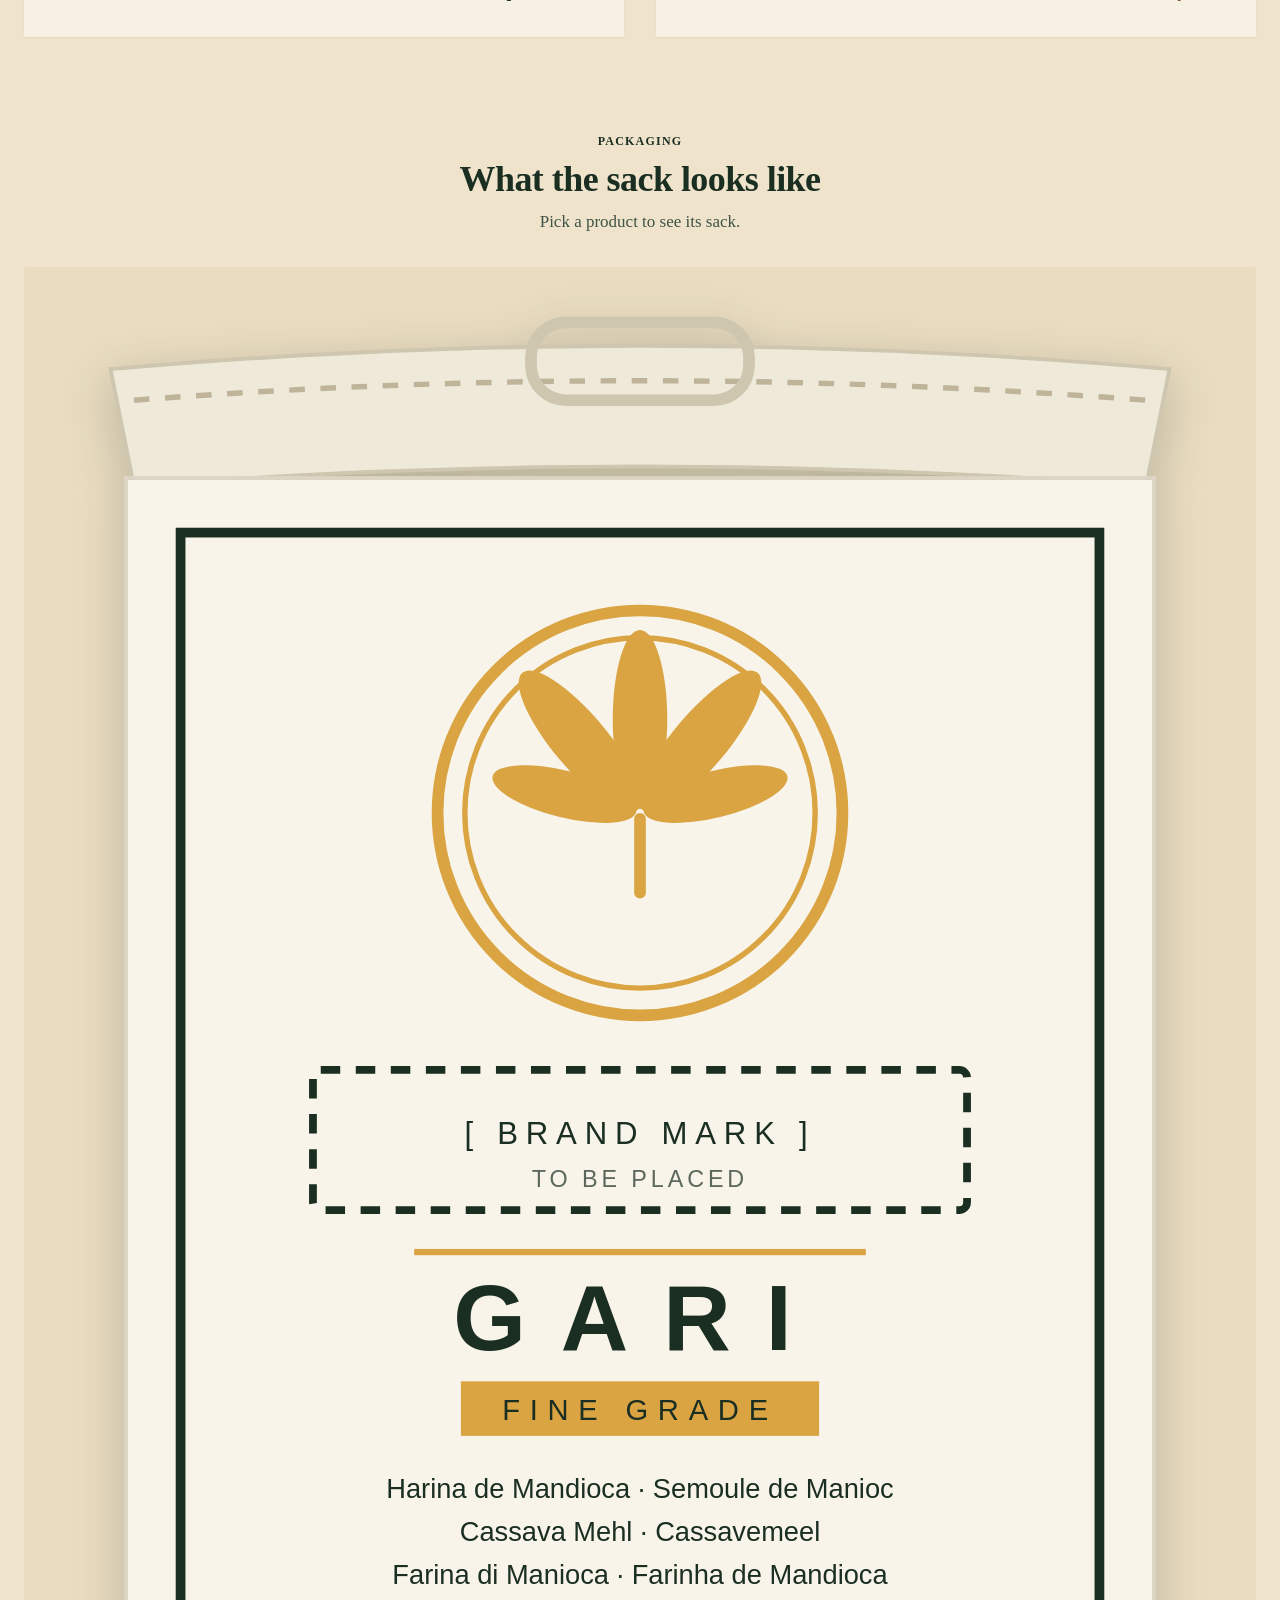
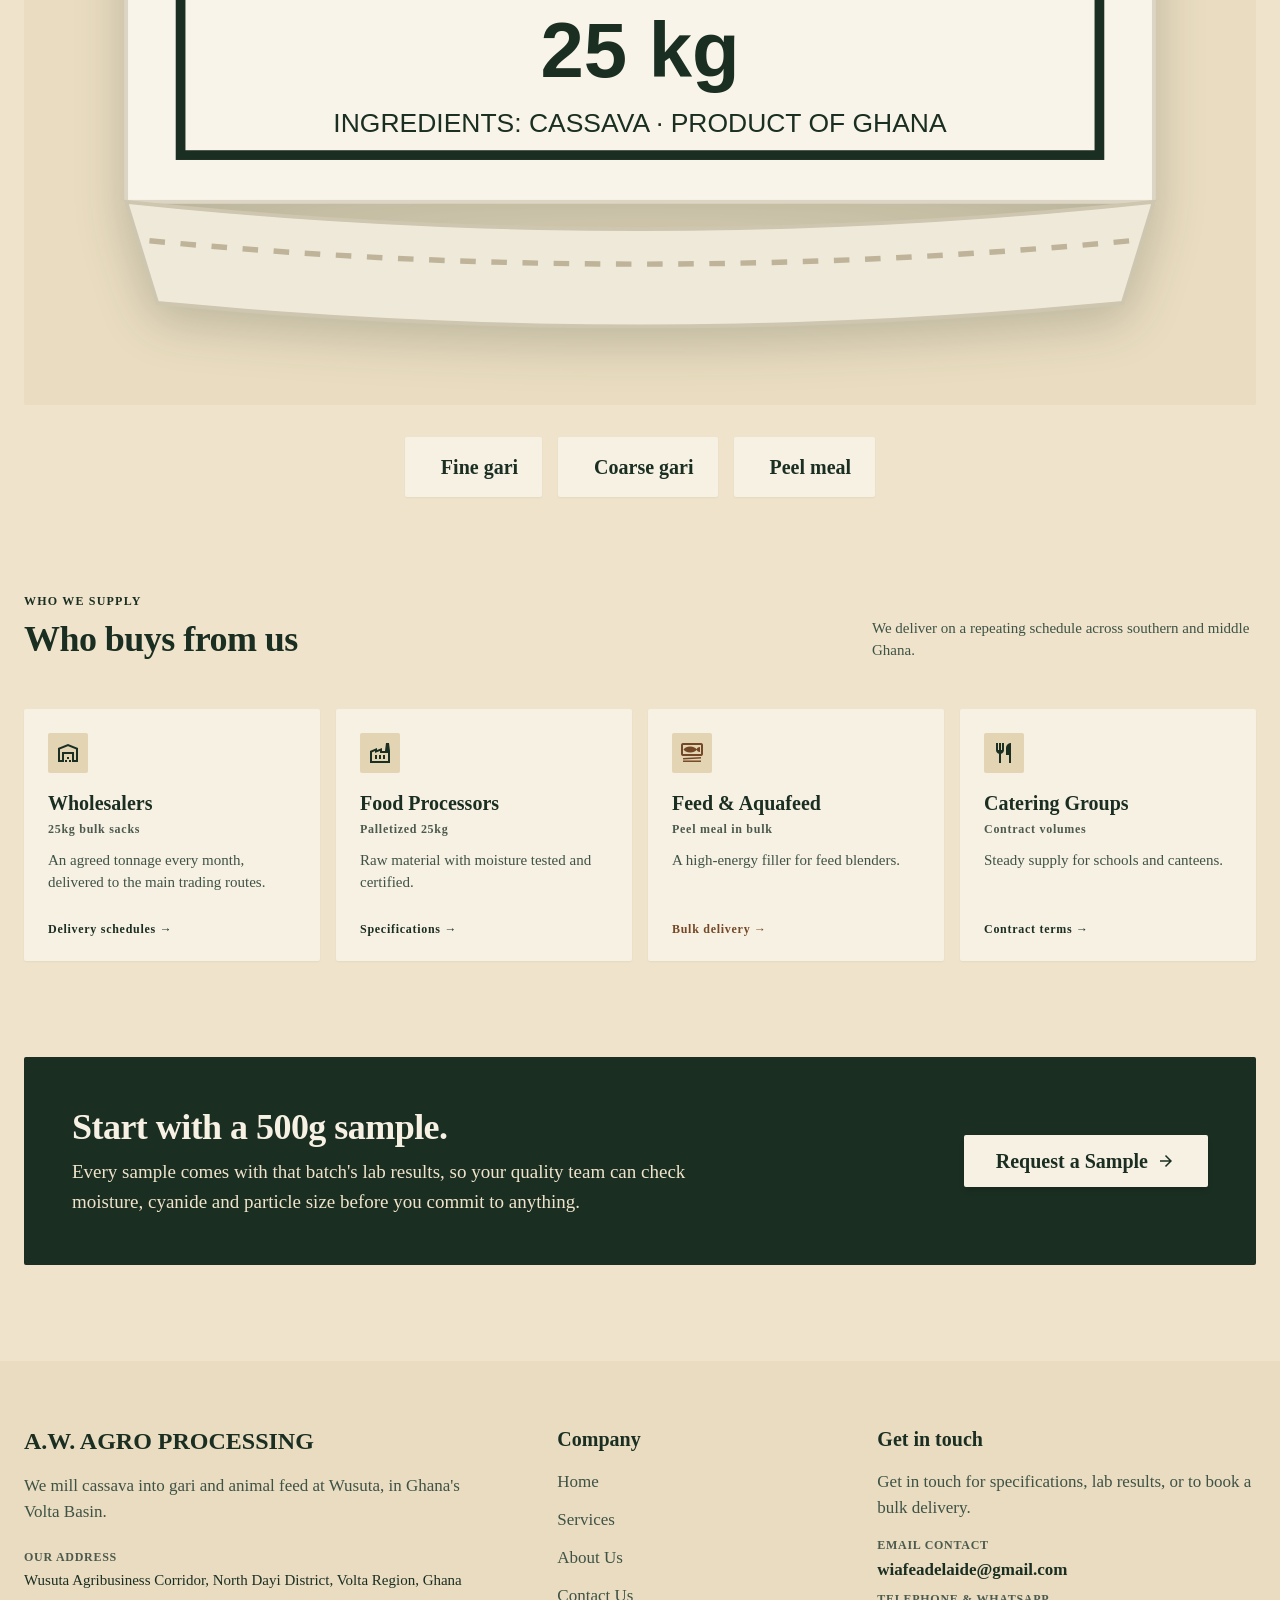
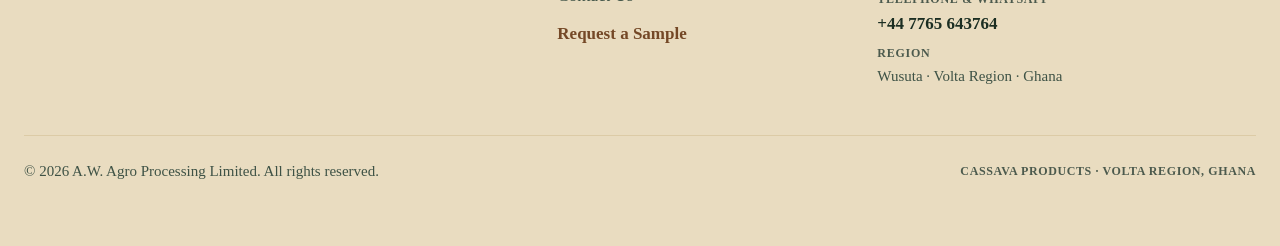
==== commit 84ccf433: "Centre the packaging section and make the sack colour switch by product" ====
--- a/index.html
+++ b/index.html
@@ -204,18 +204,16 @@
 
 <!-- SECTION 3: THE SACK -->
 <section class="w-full px-gutter-mobile lg:px-gutter-desktop pb-space-4xl" id="packaging">
-<div class="max-w-container-max mx-auto flex flex-col gap-space-2xl">
-<div class="flex flex-col md:flex-row md:items-end justify-between gap-space-md">
-<div class="flex flex-col gap-space-xs">
+<div class="max-w-container-max mx-auto flex flex-col items-center gap-space-xl text-center">
+
+<div class="flex flex-col items-center gap-space-xs">
 <span class="font-label-sm text-label-sm uppercase tracking-widest text-primary font-bold">Packaging</span>
 <h2 class="font-headline-lg text-headline-lg text-primary font-bold">What the sack looks like</h2>
-</div>
-<p class="font-body-sm text-body-sm text-on-surface-variant max-w-md">One design across the whole range. The colour tells you which product is in the bag before you get close enough to read it.</p>
-</div>
-
-<div class="grid grid-cols-1 lg:grid-cols-12 gap-space-xl items-center">
-<div class="lg:col-span-5 bg-surface-container-low rounded p-space-xl flex items-center justify-center">
-<svg class="w-full max-w-[280px] h-auto drop-shadow-[0_14px_24px_rgba(27,46,34,0.22)]" viewBox="0 0 300 430" xmlns="http://www.w3.org/2000/svg" role="img" aria-label="A 25kg cream sack of gari. A gold cassava-leaf medallion sits at the top, above a space reserved for the brand mark, the word GARI, a gold FINE GRADE panel, the product name in six languages, and the net weight.">
+<p class="font-body-md text-body-md text-on-surface-variant max-w-md">Pick a product to see its sack.</p>
+</div>
+
+<div class="w-full max-w-lg bg-surface-container-low rounded p-space-xl flex items-center justify-center">
+<svg class="w-full max-w-[300px] h-auto drop-shadow-[0_14px_24px_rgba(27,46,34,0.22)]" id="sack-svg" style="--ink2:#d9a441" viewBox="0 0 300 430" xmlns="http://www.w3.org/2000/svg" role="img" aria-label="A 25kg cream sack with a cassava-leaf medallion, the product name, a grade panel and the net weight." aria-live="polite">
 <defs><clipPath id="sackB"><path d="M18 46 h264 v340 h-264 Z"/></clipPath></defs>
 <path d="M14 18 q136 -12 272 0 l-6 30 q-130 -10 -260 0 Z" fill="#EFE9DA" stroke="#CFC6B0" stroke-width="1"/>
 <path d="M20 26 q130 -10 260 0" fill="none" stroke="#BFB49A" stroke-width="1.4" stroke-dasharray="4 4"/>
@@ -224,9 +222,9 @@
 <rect x="18" y="46" width="264" height="340" fill="none" stroke="#DCD5C4" stroke-width="1"/>
 <g clip-path="url(#sackB)">
 <rect x="32" y="60" width="236" height="314" fill="none" stroke="#1b2e22" stroke-width="2.5"/>
-<circle cx="150" cy="132" r="52" fill="none" stroke="#d9a441" stroke-width="3"/>
-<circle cx="150" cy="132" r="45" fill="none" stroke="#d9a441" stroke-width="1.4"/>
-<g fill="#d9a441">
+<circle cx="150" cy="132" r="52" fill="none" stroke="var(--ink2)" stroke-width="3"/>
+<circle cx="150" cy="132" r="45" fill="none" stroke="var(--ink2)" stroke-width="1.4"/>
+<g fill="var(--ink2)">
 <ellipse cx="150" cy="108" rx="7" ry="23"/>
 <ellipse cx="150" cy="108" rx="7" ry="23" transform="rotate(40 150 132)"/>
 <ellipse cx="150" cy="108" rx="7" ry="23" transform="rotate(-40 150 132)"/>
@@ -237,48 +235,39 @@
 <rect x="66" y="198" width="168" height="36" rx="2" fill="none" stroke="#1b2e22" stroke-width="2" stroke-dasharray="5 4"/>
 <text x="150" y="217" text-anchor="middle" font-family="Work Sans, sans-serif" font-size="8" fill="#1b2e22" letter-spacing="2">[ BRAND MARK ]</text>
 <text x="150" y="228" text-anchor="middle" font-family="Work Sans, sans-serif" font-size="6" fill="#1b2e22" opacity=".7" letter-spacing="1">TO BE PLACED</text>
-<rect x="92" y="244" width="116" height="1.6" fill="#d9a441"/>
-<text x="150" y="270" text-anchor="middle" font-family="Work Sans, sans-serif" font-weight="700" font-size="24" fill="#1b2e22" letter-spacing="9">GARI</text>
-<rect x="104" y="278" width="92" height="14" fill="#d9a441"/>
-<text x="150" y="288" text-anchor="middle" font-family="Work Sans, sans-serif" font-size="7.5" fill="#1b2e22" letter-spacing="2.5">FINE GRADE</text>
-<g font-family="Work Sans, sans-serif" font-size="7" fill="#1b2e22" text-anchor="middle">
+<rect x="92" y="244" width="116" height="1.6" fill="var(--ink2)"/>
+<text x="150" y="270" text-anchor="middle" font-family="Work Sans, sans-serif" font-weight="700" font-size="24" fill="#1b2e22" letter-spacing="9" id="sack-product">GARI</text>
+<rect x="104" y="278" width="92" height="14" fill="var(--ink2)" id="sack-panel"/>
+<text x="150" y="288" text-anchor="middle" font-family="Work Sans, sans-serif" font-size="7.5" fill="#1b2e22" letter-spacing="2.5" id="sack-grade">FINE GRADE</text>
+<g font-family="Work Sans, sans-serif" font-size="7" fill="#1b2e22" text-anchor="middle" id="sack-langs">
 <text x="150" y="308">Harina de Mandioca · Semoule de Manioc</text>
 <text x="150" y="319">Cassava Mehl · Cassavemeel</text>
 <text x="150" y="330">Farina di Manioca · Farinha de Mandioca</text>
 </g>
+<text x="150" y="319" text-anchor="middle" font-family="Work Sans, sans-serif" font-size="8" fill="#1b2e22" letter-spacing="1" id="sack-feed" style="display:none">ANIMAL FEED · NOT FOR HUMAN CONSUMPTION</text>
 <text x="150" y="354" text-anchor="middle" font-family="Work Sans, sans-serif" font-weight="700" font-size="20" fill="#1b2e22">25 kg</text>
-<text x="150" y="368" text-anchor="middle" font-family="Work Sans, sans-serif" font-size="6.8" fill="#1b2e22">INGREDIENTS: CASSAVA · PRODUCT OF GHANA</text>
+<text x="150" y="368" text-anchor="middle" font-family="Work Sans, sans-serif" font-size="6.8" fill="#1b2e22" id="sack-foot">INGREDIENTS: CASSAVA · PRODUCT OF GHANA</text>
 </g>
 <path d="M18 386 q132 14 264 0 l-8 26 q-124 12 -248 0 Z" fill="#EFE9DA" stroke="#CFC6B0" stroke-width="1"/>
 <path d="M24 396 q126 12 252 0" fill="none" stroke="#BFB49A" stroke-width="1.4" stroke-dasharray="4 4"/>
 </svg>
 </div>
 
-<div class="lg:col-span-7 flex flex-col gap-space-lg">
-<p class="font-body-lg text-body-lg text-on-surface-variant leading-relaxed">A 25kg woven sack printed in two colours on one side. The dark green never changes. The second colour tells you what is inside, so a storeman can pick the right pallet from across the yard.</p>
-<div class="grid grid-cols-1 sm:grid-cols-3 gap-space-md">
-<div class="bg-surface-container-lowest p-space-md rounded shadow-sm flex flex-col gap-space-xs">
-<span class="w-8 h-8 rounded bg-gari"></span>
-<span class="font-headline-sm text-headline-sm text-primary font-bold">Gold</span>
-<span class="font-body-sm text-body-sm text-on-surface-variant">Fine gari</span>
-</div>
-<div class="bg-surface-container-lowest p-space-md rounded shadow-sm flex flex-col gap-space-xs">
-<span class="w-8 h-8 rounded bg-secondary"></span>
-<span class="font-headline-sm text-headline-sm text-primary font-bold">Brown</span>
-<span class="font-body-sm text-body-sm text-on-surface-variant">Coarse gari</span>
-</div>
-<div class="bg-surface-container-lowest p-space-md rounded shadow-sm flex flex-col gap-space-xs">
-<span class="w-8 h-8 rounded bg-lake"></span>
-<span class="font-headline-sm text-headline-sm text-primary font-bold">Teal</span>
-<span class="font-body-sm text-body-sm text-on-surface-variant">Cassava peel meal</span>
-</div>
-</div>
-<div class="bg-surface-container-low rounded p-space-lg flex flex-col gap-space-sm">
-<p class="font-body-md text-body-md text-on-surface"><strong>Feed never looks like food.</strong> Peel meal carries a whole panel in a different colour, so it cannot be mistaken for the food-grade sack on a loading bay.</p>
-<p class="font-body-md text-body-md text-on-surface-variant">The product name is printed in six languages for export, and the batch number and packing date are stamped on at packing rather than printed, so one set of plates covers every run.</p>
-</div>
-</div>
-</div>
+<div class="flex flex-wrap items-stretch justify-center gap-space-md" id="sack-picker">
+<button aria-pressed="true" class="bg-surface-container-lowest px-space-lg py-space-md rounded shadow-sm flex items-center gap-space-sm transition-all hover:shadow-md" data-feed="false" data-foot="INGREDIENTS: CASSAVA · PRODUCT OF GHANA" data-grade="FINE GRADE" data-gradefg="#1b2e22" data-ink="#d9a441" data-product="GARI" data-spacing="9" type="button">
+<span class="w-7 h-7 rounded shrink-0" style="background:#d9a441"></span>
+<span class="font-headline-sm text-headline-sm text-primary font-bold whitespace-nowrap">Fine gari</span>
+</button>
+<button aria-pressed="false" class="bg-surface-container-lowest px-space-lg py-space-md rounded shadow-sm flex items-center gap-space-sm transition-all hover:shadow-md" data-feed="false" data-foot="INGREDIENTS: CASSAVA · PRODUCT OF GHANA" data-grade="COARSE GRADE" data-gradefg="#f8f4e9" data-ink="#8c5a32" data-product="GARI" data-spacing="9" type="button">
+<span class="w-7 h-7 rounded shrink-0" style="background:#8c5a32"></span>
+<span class="font-headline-sm text-headline-sm text-primary font-bold whitespace-nowrap">Coarse gari</span>
+</button>
+<button aria-pressed="false" class="bg-surface-container-lowest px-space-lg py-space-md rounded shadow-sm flex items-center gap-space-sm transition-all hover:shadow-md" data-feed="true" data-foot="CASSAVA PEEL MEAL · PRODUCT OF GHANA" data-grade="FEED GRADE" data-gradefg="#f8f4e9" data-ink="#2c6b70" data-product="PEEL MEAL" data-spacing="2" type="button">
+<span class="w-7 h-7 rounded shrink-0" style="background:#2c6b70"></span>
+<span class="font-headline-sm text-headline-sm text-primary font-bold whitespace-nowrap">Peel meal</span>
+</button>
+</div>
+
 </div>
 </section>
 
--- a/assets/site.css
+++ b/assets/site.css
@@ -1 +1 @@
-*,:after,:before{--tw-border-spacing-x:0;--tw-border-spacing-y:0;--tw-translate-x:0;--tw-translate-y:0;--tw-rotate:0;--tw-skew-x:0;--tw-skew-y:0;--tw-scale-x:1;--tw-scale-y:1;--tw-pan-x: ;--tw-pan-y: ;--tw-pinch-zoom: ;--tw-scroll-snap-strictness:proximity;--tw-gradient-from-position: ;--tw-gradient-via-position: ;--tw-gradient-to-position: ;--tw-ordinal: ;--tw-slashed-zero: ;--tw-numeric-figure: ;--tw-numeric-spacing: ;--tw-numeric-fraction: ;--tw-ring-inset: ;--tw-ring-offset-width:0px;--tw-ring-offset-color:#fff;--tw-ring-color:rgba(59,130,246,.5);--tw-ring-offset-shadow:0 0 #0000;--tw-ring-shadow:0 0 #0000;--tw-shadow:0 0 #0000;--tw-shadow-colored:0 0 #0000;--tw-blur: ;--tw-brightness: ;--tw-contrast: ;--tw-grayscale: ;--tw-hue-rotate: ;--tw-invert: ;--tw-saturate: ;--tw-sepia: ;--tw-drop-shadow: ;--tw-backdrop-blur: ;--tw-backdrop-brightness: ;--tw-backdrop-contrast: ;--tw-backdrop-grayscale: ;--tw-backdrop-hue-rotate: ;--tw-backdrop-invert: ;--tw-backdrop-opacity: ;--tw-backdrop-saturate: ;--tw-backdrop-sepia: ;--tw-contain-size: ;--tw-contain-layout: ;--tw-contain-paint: ;--tw-contain-style: }::backdrop{--tw-border-spacing-x:0;--tw-border-spacing-y:0;--tw-translate-x:0;--tw-translate-y:0;--tw-rotate:0;--tw-skew-x:0;--tw-skew-y:0;--tw-scale-x:1;--tw-scale-y:1;--tw-pan-x: ;--tw-pan-y: ;--tw-pinch-zoom: ;--tw-scroll-snap-strictness:proximity;--tw-gradient-from-position: ;--tw-gradient-via-position: ;--tw-gradient-to-position: ;--tw-ordinal: ;--tw-slashed-zero: ;--tw-numeric-figure: ;--tw-numeric-spacing: ;--tw-numeric-fraction: ;--tw-ring-inset: ;--tw-ring-offset-width:0px;--tw-ring-offset-color:#fff;--tw-ring-color:rgba(59,130,246,.5);--tw-ring-offset-shadow:0 0 #0000;--tw-ring-shadow:0 0 #0000;--tw-shadow:0 0 #0000;--tw-shadow-colored:0 0 #0000;--tw-blur: ;--tw-brightness: ;--tw-contrast: ;--tw-grayscale: ;--tw-hue-rotate: ;--tw-invert: ;--tw-saturate: ;--tw-sepia: ;--tw-drop-shadow: ;--tw-backdrop-blur: ;--tw-backdrop-brightness: ;--tw-backdrop-contrast: ;--tw-backdrop-grayscale: ;--tw-backdrop-hue-rotate: ;--tw-backdrop-invert: ;--tw-backdrop-opacity: ;--tw-backdrop-saturate: ;--tw-backdrop-sepia: ;--tw-contain-size: ;--tw-contain-layout: ;--tw-contain-paint: ;--tw-contain-style: }/*! tailwindcss v3.4.19 | MIT License | https://tailwindcss.com*/*,:after,:before{box-sizing:border-box;border:0 solid #e5e7eb}:after,:before{--tw-content:""}:host,html{line-height:1.5;-webkit-text-size-adjust:100%;-moz-tab-size:4;-o-tab-size:4;tab-size:4;font-family:ui-sans-serif,system-ui,sans-serif,Apple Color Emoji,Segoe UI Emoji,Segoe UI Symbol,Noto Color Emoji;font-feature-settings:normal;font-variation-settings:normal;-webkit-tap-highlight-color:transparent}body{margin:0;line-height:inherit}hr{height:0;color:inherit;border-top-width:1px}abbr:where([title]){-webkit-text-decoration:underline dotted;text-decoration:underline dotted}h1,h2,h3,h4,h5,h6{font-size:inherit;font-weight:inherit}a{color:inherit;text-decoration:inherit}b,strong{font-weight:bolder}code,kbd,pre,samp{font-family:ui-monospace,SFMono-Regular,Menlo,Monaco,Consolas,Liberation Mono,Courier New,monospace;font-feature-settings:normal;font-variation-settings:normal;font-size:1em}small{font-size:80%}sub,sup{font-size:75%;line-height:0;position:relative;vertical-align:baseline}sub{bottom:-.25em}sup{top:-.5em}table{text-indent:0;border-color:inherit;border-collapse:collapse}button,input,optgroup,select,textarea{font-family:inherit;font-feature-settings:inherit;font-variation-settings:inherit;font-size:100%;font-weight:inherit;line-height:inherit;letter-spacing:inherit;color:inherit;margin:0;padding:0}button,select{text-transform:none}button,input:where([type=button]),input:where([type=reset]),input:where([type=submit]){-webkit-appearance:button;background-color:transparent;background-image:none}:-moz-focusring{outline:auto}:-moz-ui-invalid{box-shadow:none}progress{vertical-align:baseline}::-webkit-inner-spin-button,::-webkit-outer-spin-button{height:auto}[type=search]{-webkit-appearance:textfield;outline-offset:-2px}::-webkit-search-decoration{-webkit-appearance:none}::-webkit-file-upload-button{-webkit-appearance:button;font:inherit}summary{display:list-item}blockquote,dd,dl,figure,h1,h2,h3,h4,h5,h6,hr,p,pre{margin:0}fieldset{margin:0}fieldset,legend{padding:0}menu,ol,ul{list-style:none;margin:0;padding:0}dialog{padding:0}textarea{resize:vertical}input::-moz-placeholder,textarea::-moz-placeholder{opacity:1;color:#9ca3af}input::placeholder,textarea::placeholder{opacity:1;color:#9ca3af}[role=button],button{cursor:pointer}:disabled{cursor:default}audio,canvas,embed,iframe,img,object,svg,video{display:block;vertical-align:middle}img,video{max-width:100%;height:auto}[hidden]:where(:not([hidden=until-found])){display:none}.material-symbols-outlined{font-family:Material Symbols Outlined;font-weight:400;font-style:normal;line-height:1;letter-spacing:normal;text-transform:none;display:inline-block;white-space:nowrap;word-wrap:normal;direction:ltr;font-feature-settings:"liga";visibility:hidden}html.icons-ready .material-symbols-outlined{visibility:visible}html:not(.icons-ready) .material-symbols-outlined:not([data-probe]){width:1em;min-width:0;max-width:1em;flex:none;overflow:hidden}html:not(.icons-ready) #menu-toggle:before{content:"\2630";font-size:20px;line-height:1}html{scroll-behavior:smooth;scroll-padding-top:6rem}body{overscroll-behavior:none}[hidden]{display:none!important}main>:first-child{margin-top:0!important}main>:last-child{margin-bottom:0!important}:focus-visible{outline:2.5px solid #2c6b70;outline-offset:2px;border-radius:2px}#main:focus,[role=alert]:focus,[role=status]:focus{outline:none}@media (prefers-reduced-motion:reduce){html{scroll-behavior:auto}*,:after,:before{animation-duration:.01ms!important;animation-iteration-count:1!important;transition-duration:.01ms!important}}.container{width:100%}@media (min-width:640px){.container{max-width:640px}}@media (min-width:768px){.container{max-width:768px}}@media (min-width:1024px){.container{max-width:1024px}}@media (min-width:1280px){.container{max-width:1280px}}@media (min-width:1536px){.container{max-width:1536px}}.sr-only{position:absolute;width:1px;height:1px;padding:0;margin:-1px;overflow:hidden;clip:rect(0,0,0,0);white-space:nowrap;border-width:0}.pointer-events-none{pointer-events:none}.fixed{position:fixed}.absolute{position:absolute}.relative{position:relative}.inset-0{inset:0}.right-3{right:.75rem}.top-0{top:0}.top-2\.5{top:.625rem}.z-10{z-index:10}.z-20{z-index:20}.z-50{z-index:50}.mx-auto{margin-left:auto;margin-right:auto}.my-space-md{margin-top:1rem;margin-bottom:1rem}.-mt-6{margin-top:-1.5rem}.mb-1{margin-bottom:.25rem}.mb-space-2xl{margin-bottom:3rem}.mb-space-md{margin-bottom:1rem}.mb-space-xs{margin-bottom:.5rem}.ml-space-xs{margin-left:.5rem}.mt-0\.5{margin-top:.125rem}.mt-1{margin-top:.25rem}.mt-auto{margin-top:auto}.mt-space-2xl{margin-top:3rem}.mt-space-2xs{margin-top:.25rem}.mt-space-lg{margin-top:1.5rem}.mt-space-md{margin-top:1rem}.mt-space-sm{margin-top:.75rem}.mt-space-xs{margin-top:.5rem}.block{display:block}.flex{display:flex}.inline-flex{display:inline-flex}.table{display:table}.grid{display:grid}.hidden{display:none}.h-1\.5{height:.375rem}.h-10{height:2.5rem}.h-11{height:2.75rem}.h-12{height:3rem}.h-2{height:.5rem}.h-2\.5{height:.625rem}.h-20{height:5rem}.h-44{height:11rem}.h-48{height:12rem}.h-5{height:1.25rem}.h-56{height:14rem}.h-8{height:2rem}.h-9{height:2.25rem}.h-auto{height:auto}.h-full{height:100%}.min-h-screen{min-height:100vh}.w-10{width:2.5rem}.w-12{width:3rem}.w-2{width:.5rem}.w-2\.5{width:.625rem}.w-5{width:1.25rem}.w-8{width:2rem}.w-9{width:2.25rem}.w-auto{width:auto}.w-fit{width:-moz-fit-content;width:fit-content}.w-full{width:100%}.min-w-0{min-width:0}.min-w-\[140px\]{min-width:140px}.max-w-2xl{max-width:42rem}.max-w-3xl{max-width:48rem}.max-w-4xl{max-width:56rem}.max-w-container-max{max-width:80rem}.max-w-md{max-width:28rem}.max-w-sm{max-width:24rem}.max-w-xl{max-width:36rem}.flex-1{flex:1 1 0%}.shrink-0{flex-shrink:0}@keyframes pulse{50%{opacity:.5}}.animate-pulse{animation:pulse 2s cubic-bezier(.4,0,.6,1) infinite}.cursor-pointer{cursor:pointer}.resize-y{resize:vertical}.appearance-none{-webkit-appearance:none;-moz-appearance:none;appearance:none}.grid-cols-1{grid-template-columns:repeat(1,minmax(0,1fr))}.grid-cols-2{grid-template-columns:repeat(2,minmax(0,1fr))}.grid-cols-3{grid-template-columns:repeat(3,minmax(0,1fr))}.flex-col{flex-direction:column}.flex-wrap{flex-wrap:wrap}.items-start{align-items:flex-start}.items-end{align-items:flex-end}.items-center{align-items:center}.items-baseline{align-items:baseline}.items-stretch{align-items:stretch}.justify-center{justify-content:center}.justify-between{justify-content:space-between}.gap-1{gap:.25rem}.gap-2{gap:.5rem}.gap-space-2xl{gap:3rem}.gap-space-2xs{gap:.25rem}.gap-space-lg{gap:1.5rem}.gap-space-md{gap:1rem}.gap-space-sm{gap:.75rem}.gap-space-xl{gap:2rem}.gap-space-xs{gap:.5rem}.divide-y>:not([hidden])~:not([hidden]){--tw-divide-y-reverse:0;border-top-width:calc(1px*(1 - var(--tw-divide-y-reverse)));border-bottom-width:calc(1px*var(--tw-divide-y-reverse))}.divide-surface-container-high>:not([hidden])~:not([hidden]){--tw-divide-opacity:1;border-color:rgb(220 203 166/var(--tw-divide-opacity,1))}.overflow-hidden{overflow:hidden}.overflow-x-auto{overflow-x:auto}.whitespace-nowrap{white-space:nowrap}.break-all{word-break:break-all}.rounded{border-radius:.125rem}.rounded-full{border-radius:.75rem}.rounded-lg{border-radius:.25rem}.rounded-xl{border-radius:.5rem}.rounded-l{border-top-left-radius:.125rem;border-bottom-left-radius:.125rem}.rounded-r{border-top-right-radius:.125rem;border-bottom-right-radius:.125rem}.border{border-width:1px}.border-b{border-bottom-width:1px}.border-b-2{border-bottom-width:2px}.border-t{border-top-width:1px}.border-primary{--tw-border-opacity:1;border-color:rgb(27 46 34/var(--tw-border-opacity,1))}.border-surface-container{--tw-border-opacity:1;border-color:rgb(227 212 180/var(--tw-border-opacity,1))}.border-surface-container-high,.border-surface-variant{--tw-border-opacity:1;border-color:rgb(220 203 166/var(--tw-border-opacity,1))}.bg-error-container{--tw-bg-opacity:1;background-color:rgb(242 211 200/var(--tw-bg-opacity,1))}.bg-gari{--tw-bg-opacity:1;background-color:rgb(217 164 65/var(--tw-bg-opacity,1))}.bg-primary{--tw-bg-opacity:1;background-color:rgb(27 46 34/var(--tw-bg-opacity,1))}.bg-primary-container\/40{background-color:rgba(53,84,63,.4)}.bg-primary-container\/80{background-color:rgba(53,84,63,.8)}.bg-primary-fixed{--tw-bg-opacity:1;background-color:rgb(239 228 203/var(--tw-bg-opacity,1))}.bg-primary\/10{background-color:rgba(27,46,34,.1)}.bg-secondary{--tw-bg-opacity:1;background-color:rgb(116 72 38/var(--tw-bg-opacity,1))}.bg-secondary-fixed{--tw-bg-opacity:1;background-color:rgb(240 220 166/var(--tw-bg-opacity,1))}.bg-secondary\/10{background-color:rgba(116,72,38,.1)}.bg-surface{--tw-bg-opacity:1;background-color:rgb(239 228 203/var(--tw-bg-opacity,1))}.bg-surface-container{--tw-bg-opacity:1;background-color:rgb(227 212 180/var(--tw-bg-opacity,1))}.bg-surface-container-high{--tw-bg-opacity:1;background-color:rgb(220 203 166/var(--tw-bg-opacity,1))}.bg-surface-container-highest{--tw-bg-opacity:1;background-color:rgb(213 194 154/var(--tw-bg-opacity,1))}.bg-surface-container-low{--tw-bg-opacity:1;background-color:rgb(233 220 192/var(--tw-bg-opacity,1))}.bg-surface-container-lowest{--tw-bg-opacity:1;background-color:rgb(247 241 228/var(--tw-bg-opacity,1))}.bg-surface-container-lowest\/10{background-color:hsla(41,54%,93%,.1)}.bg-surface-container-lowest\/90{background-color:hsla(41,54%,93%,.9)}.bg-surface-container-lowest\/95{background-color:hsla(41,54%,93%,.95)}.bg-tertiary{--tw-bg-opacity:1;background-color:rgb(37 90 94/var(--tw-bg-opacity,1))}.bg-gradient-to-t{background-image:linear-gradient(to top,var(--tw-gradient-stops))}.from-primary{--tw-gradient-from:#1b2e22 var(--tw-gradient-from-position);--tw-gradient-to:rgba(27,46,34,0) var(--tw-gradient-to-position);--tw-gradient-stops:var(--tw-gradient-from),var(--tw-gradient-to)}.via-primary\/70{--tw-gradient-to:rgba(27,46,34,0) var(--tw-gradient-to-position);--tw-gradient-stops:var(--tw-gradient-from),rgba(27,46,34,.7) var(--tw-gradient-via-position),var(--tw-gradient-to)}.to-primary\/20{--tw-gradient-to:rgba(27,46,34,.2) var(--tw-gradient-to-position)}.bg-cover{background-size:cover}.bg-center{background-position:50%}.object-contain{-o-object-fit:contain;object-fit:contain}.object-cover{-o-object-fit:cover;object-fit:cover}.p-1\.5{padding:.375rem}.p-space-2xl{padding:3rem}.p-space-2xs{padding:.25rem}.p-space-lg{padding:1.5rem}.p-space-md{padding:1rem}.p-space-sm{padding:.75rem}.p-space-xl{padding:2rem}.p-space-xs{padding:.5rem}.px-2{padding-left:.5rem;padding-right:.5rem}.px-3{padding-left:.75rem;padding-right:.75rem}.px-gutter-mobile{padding-left:1rem;padding-right:1rem}.px-space-lg{padding-left:1.5rem;padding-right:1.5rem}.px-space-md{padding-left:1rem;padding-right:1rem}.px-space-sm{padding-left:.75rem;padding-right:.75rem}.px-space-xl{padding-left:2rem;padding-right:2rem}.px-space-xs{padding-left:.5rem;padding-right:.5rem}.py-0\.5{padding-top:.125rem;padding-bottom:.125rem}.py-1{padding-top:.25rem;padding-bottom:.25rem}.py-2\.5{padding-top:.625rem;padding-bottom:.625rem}.py-3{padding-top:.75rem;padding-bottom:.75rem}.py-space-2xl{padding-top:3rem;padding-bottom:3rem}.py-space-2xs{padding-top:.25rem;padding-bottom:.25rem}.py-space-3xl{padding-top:4rem;padding-bottom:4rem}.py-space-4xl{padding-top:6rem;padding-bottom:6rem}.py-space-md{padding-top:1rem;padding-bottom:1rem}.py-space-sm{padding-top:.75rem;padding-bottom:.75rem}.py-space-xs{padding-top:.5rem;padding-bottom:.5rem}.pb-space-2xl{padding-bottom:3rem}.pb-space-4xl{padding-bottom:6rem}.pb-space-md{padding-bottom:1rem}.pr-10{padding-right:2.5rem}.pt-20{padding-top:5rem}.pt-space-2xs{padding-top:.25rem}.pt-space-3xl{padding-top:4rem}.pt-space-lg{padding-top:1.5rem}.pt-space-md{padding-top:1rem}.pt-space-sm{padding-top:.75rem}.pt-space-xl{padding-top:2rem}.pt-space-xs{padding-top:.5rem}.text-left{text-align:left}.text-center{text-align:center}.text-right{text-align:right}.font-body-lg,.font-body-md,.font-body-sm{font-family:Source Sans\ 3}.font-display,.font-headline-lg,.font-headline-md,.font-headline-sm,.font-label-md,.font-label-sm{font-family:Work Sans}.text-\[10px\]{font-size:10px}.text-\[11px\]{font-size:11px}.text-\[12px\]{font-size:12px}.text-\[14px\]{font-size:14px}.text-\[16px\]{font-size:16px}.text-\[18px\]{font-size:18px}.text-\[20px\]{font-size:20px}.text-\[22px\]{font-size:22px}.text-\[24px\]{font-size:24px}.text-\[28px\]{font-size:28px}.text-\[32px\]{font-size:32px}.text-\[9px\]{font-size:9px}.text-body-lg{font-size:18px;line-height:28px;font-weight:400}.text-body-md{font-size:16px;line-height:24px;font-weight:400}.text-body-sm{font-size:14px;line-height:20px;font-weight:400}.text-headline-lg{font-size:36px;line-height:44px;letter-spacing:-.015em;font-weight:600}.text-headline-md{font-size:24px;line-height:32px;font-weight:600}.text-headline-sm{font-size:20px;line-height:28px;font-weight:600}.text-label-md{font-size:12px;line-height:16px;letter-spacing:.06em;font-weight:600}.text-label-sm{font-size:11px;line-height:14px;letter-spacing:.08em;font-weight:600}.font-bold{font-weight:700}.font-semibold{font-weight:600}.uppercase{text-transform:uppercase}.leading-none{line-height:1}.leading-relaxed{line-height:1.625}.tracking-tight{letter-spacing:-.025em}.tracking-wider{letter-spacing:.05em}.tracking-widest{letter-spacing:.1em}.text-on-error-container{--tw-text-opacity:1;color:rgb(92 17 9/var(--tw-text-opacity,1))}.text-on-primary{--tw-text-opacity:1;color:rgb(247 241 228/var(--tw-text-opacity,1))}.text-on-primary-fixed{--tw-text-opacity:1;color:rgb(27 46 34/var(--tw-text-opacity,1))}.text-on-secondary{--tw-text-opacity:1;color:rgb(247 241 228/var(--tw-text-opacity,1))}.text-on-secondary-fixed{--tw-text-opacity:1;color:rgb(61 42 6/var(--tw-text-opacity,1))}.text-on-surface{--tw-text-opacity:1;color:rgb(27 46 34/var(--tw-text-opacity,1))}.text-on-surface-variant{--tw-text-opacity:1;color:rgb(62 82 69/var(--tw-text-opacity,1))}.text-on-tertiary{--tw-text-opacity:1;color:rgb(247 241 228/var(--tw-text-opacity,1))}.text-outline{--tw-text-opacity:1;color:rgb(76 90 77/var(--tw-text-opacity,1))}.text-primary{--tw-text-opacity:1;color:rgb(27 46 34/var(--tw-text-opacity,1))}.text-primary-fixed{--tw-text-opacity:1;color:rgb(239 228 203/var(--tw-text-opacity,1))}.text-primary-fixed\/80{color:hsla(42,53%,87%,.8)}.text-secondary{--tw-text-opacity:1;color:rgb(116 72 38/var(--tw-text-opacity,1))}.text-tertiary{--tw-text-opacity:1;color:rgb(37 90 94/var(--tw-text-opacity,1))}.underline{text-decoration-line:underline}.opacity-10{opacity:.1}.shadow-\[0_1px_8px_rgba\(0\2c 0\2c 0\2c 0\.04\)\]{--tw-shadow:0 1px 8px rgba(0,0,0,.04);--tw-shadow-colored:0 1px 8px var(--tw-shadow-color);box-shadow:var(--tw-ring-offset-shadow,0 0 #0000),var(--tw-ring-shadow,0 0 #0000),var(--tw-shadow)}.shadow-\[0_2px_6px_rgba\(7\2c 60\2c 35\2c 0\.18\)\]{--tw-shadow:0 2px 6px rgba(7,60,35,.18);--tw-shadow-colored:0 2px 6px var(--tw-shadow-color);box-shadow:var(--tw-ring-offset-shadow,0 0 #0000),var(--tw-ring-shadow,0 0 #0000),var(--tw-shadow)}.shadow-\[0_6px_12px_rgba\(0\2c 0\2c 0\2c 0\.06\)\]{--tw-shadow:0 6px 12px rgba(0,0,0,.06);--tw-shadow-colored:0 6px 12px var(--tw-shadow-color)}.shadow-\[0_6px_12px_rgba\(0\2c 0\2c 0\2c 0\.06\)\],.shadow-md{box-shadow:var(--tw-ring-offset-shadow,0 0 #0000),var(--tw-ring-shadow,0 0 #0000),var(--tw-shadow)}.shadow-md{--tw-shadow:0 4px 6px -1px rgba(0,0,0,.1),0 2px 4px -2px rgba(0,0,0,.1);--tw-shadow-colored:0 4px 6px -1px var(--tw-shadow-color),0 2px 4px -2px var(--tw-shadow-color)}.shadow-sm{--tw-shadow:0 1px 2px 0 rgba(0,0,0,.05);--tw-shadow-colored:0 1px 2px 0 var(--tw-shadow-color);box-shadow:var(--tw-ring-offset-shadow,0 0 #0000),var(--tw-ring-shadow,0 0 #0000),var(--tw-shadow)}.backdrop-blur-md{--tw-backdrop-blur:blur(12px)}.backdrop-blur-md,.backdrop-blur-sm{-webkit-backdrop-filter:var(--tw-backdrop-blur) var(--tw-backdrop-brightness) var(--tw-backdrop-contrast) var(--tw-backdrop-grayscale) var(--tw-backdrop-hue-rotate) var(--tw-backdrop-invert) var(--tw-backdrop-opacity) var(--tw-backdrop-saturate) var(--tw-backdrop-sepia);backdrop-filter:var(--tw-backdrop-blur) var(--tw-backdrop-brightness) var(--tw-backdrop-contrast) var(--tw-backdrop-grayscale) var(--tw-backdrop-hue-rotate) var(--tw-backdrop-invert) var(--tw-backdrop-opacity) var(--tw-backdrop-saturate) var(--tw-backdrop-sepia)}.backdrop-blur-sm{--tw-backdrop-blur:blur(4px)}.backdrop-blur-xl{--tw-backdrop-blur:blur(24px);-webkit-backdrop-filter:var(--tw-backdrop-blur) var(--tw-backdrop-brightness) var(--tw-backdrop-contrast) var(--tw-backdrop-grayscale) var(--tw-backdrop-hue-rotate) var(--tw-backdrop-invert) var(--tw-backdrop-opacity) var(--tw-backdrop-saturate) var(--tw-backdrop-sepia);backdrop-filter:var(--tw-backdrop-blur) var(--tw-backdrop-brightness) var(--tw-backdrop-contrast) var(--tw-backdrop-grayscale) var(--tw-backdrop-hue-rotate) var(--tw-backdrop-invert) var(--tw-backdrop-opacity) var(--tw-backdrop-saturate) var(--tw-backdrop-sepia)}.transition-all{transition-property:all;transition-timing-function:cubic-bezier(.4,0,.2,1);transition-duration:.15s}.transition-colors{transition-property:color,background-color,border-color,text-decoration-color,fill,stroke;transition-timing-function:cubic-bezier(.4,0,.2,1);transition-duration:.15s}.transition-shadow{transition-property:box-shadow;transition-timing-function:cubic-bezier(.4,0,.2,1);transition-duration:.15s}.hover\:bg-on-secondary-container:hover{--tw-bg-opacity:1;background-color:rgb(92 58 30/var(--tw-bg-opacity,1))}.hover\:bg-primary-container:hover{--tw-bg-opacity:1;background-color:rgb(53 84 63/var(--tw-bg-opacity,1))}.hover\:bg-primary\/10:hover{background-color:rgba(27,46,34,.1)}.hover\:bg-surface:hover{--tw-bg-opacity:1;background-color:rgb(239 228 203/var(--tw-bg-opacity,1))}.hover\:bg-surface-container:hover{--tw-bg-opacity:1;background-color:rgb(227 212 180/var(--tw-bg-opacity,1))}.hover\:bg-surface-container-low:hover{--tw-bg-opacity:1;background-color:rgb(233 220 192/var(--tw-bg-opacity,1))}.hover\:text-on-secondary-container:hover{--tw-text-opacity:1;color:rgb(92 58 30/var(--tw-text-opacity,1))}.hover\:text-on-surface:hover,.hover\:text-primary:hover{--tw-text-opacity:1;color:rgb(27 46 34/var(--tw-text-opacity,1))}.hover\:text-primary-container:hover{--tw-text-opacity:1;color:rgb(53 84 63/var(--tw-text-opacity,1))}.hover\:underline:hover{text-decoration-line:underline}.hover\:shadow-md:hover{--tw-shadow:0 4px 6px -1px rgba(0,0,0,.1),0 2px 4px -2px rgba(0,0,0,.1);--tw-shadow-colored:0 4px 6px -1px var(--tw-shadow-color),0 2px 4px -2px var(--tw-shadow-color);box-shadow:var(--tw-ring-offset-shadow,0 0 #0000),var(--tw-ring-shadow,0 0 #0000),var(--tw-shadow)}.focus\:not-sr-only:focus{position:static;width:auto;height:auto;padding:0;margin:0;overflow:visible;clip:auto;white-space:normal}.focus\:fixed:focus{position:fixed}.focus\:left-2:focus{left:.5rem}.focus\:top-2:focus{top:.5rem}.focus\:z-\[60\]:focus{z-index:60}.focus\:rounded:focus{border-radius:.125rem}.focus\:bg-primary:focus{--tw-bg-opacity:1;background-color:rgb(27 46 34/var(--tw-bg-opacity,1))}.focus\:px-space-md:focus{padding-left:1rem;padding-right:1rem}.focus\:py-space-xs:focus{padding-top:.5rem;padding-bottom:.5rem}.focus\:font-headline-sm:focus{font-family:Work Sans}.focus\:text-headline-sm:focus{font-size:20px;line-height:28px;font-weight:600}.focus\:text-on-primary:focus{--tw-text-opacity:1;color:rgb(247 241 228/var(--tw-text-opacity,1))}.focus\:outline-none:focus{outline:2px solid transparent;outline-offset:2px}.focus\:ring-0:focus{--tw-ring-offset-shadow:var(--tw-ring-inset) 0 0 0 var(--tw-ring-offset-width) var(--tw-ring-offset-color);--tw-ring-shadow:var(--tw-ring-inset) 0 0 0 calc(var(--tw-ring-offset-width)) var(--tw-ring-color)}.focus\:ring-0:focus,.focus\:ring-1:focus{box-shadow:var(--tw-ring-offset-shadow),var(--tw-ring-shadow),var(--tw-shadow,0 0 #0000)}.focus\:ring-1:focus{--tw-ring-offset-shadow:var(--tw-ring-inset) 0 0 0 var(--tw-ring-offset-width) var(--tw-ring-offset-color);--tw-ring-shadow:var(--tw-ring-inset) 0 0 0 calc(1px + var(--tw-ring-offset-width)) var(--tw-ring-color)}.focus\:ring-primary:focus{--tw-ring-opacity:1;--tw-ring-color:rgb(27 46 34/var(--tw-ring-opacity,1))}.group:hover .group-hover\:bg-primary{--tw-bg-opacity:1;background-color:rgb(27 46 34/var(--tw-bg-opacity,1))}.group:hover .group-hover\:bg-secondary{--tw-bg-opacity:1;background-color:rgb(116 72 38/var(--tw-bg-opacity,1))}.group:hover .group-hover\:text-on-primary,.group:hover .group-hover\:text-on-secondary{--tw-text-opacity:1;color:rgb(247 241 228/var(--tw-text-opacity,1))}.group:hover .group-hover\:text-primary-container{--tw-text-opacity:1;color:rgb(53 84 63/var(--tw-text-opacity,1))}@media (min-width:640px){.sm\:inline-flex{display:inline-flex}.sm\:w-1\/3{width:33.333333%}.sm\:w-2\/3{width:66.666667%}.sm\:w-auto{width:auto}.sm\:grid-cols-2{grid-template-columns:repeat(2,minmax(0,1fr))}.sm\:flex-row{flex-direction:row}.sm\:flex-nowrap{flex-wrap:nowrap}.sm\:items-center{align-items:center}.sm\:items-baseline{align-items:baseline}}@media (min-width:768px){.md\:col-span-3{grid-column:span 3/span 3}.md\:col-span-4{grid-column:span 4/span 4}.md\:col-span-5{grid-column:span 5/span 5}.md\:flex{display:flex}.md\:hidden{display:none}.md\:grid-cols-12{grid-template-columns:repeat(12,minmax(0,1fr))}.md\:grid-cols-2{grid-template-columns:repeat(2,minmax(0,1fr))}.md\:grid-cols-3{grid-template-columns:repeat(3,minmax(0,1fr))}.md\:grid-cols-4{grid-template-columns:repeat(4,minmax(0,1fr))}.md\:grid-cols-5{grid-template-columns:repeat(5,minmax(0,1fr))}.md\:flex-row{flex-direction:row}.md\:items-end{align-items:flex-end}.md\:items-center{align-items:center}}@media (min-width:1024px){.lg\:col-span-4{grid-column:span 4/span 4}.lg\:col-span-5{grid-column:span 5/span 5}.lg\:col-span-6{grid-column:span 6/span 6}.lg\:col-span-7{grid-column:span 7/span 7}.lg\:col-span-8{grid-column:span 8/span 8}.lg\:grid-cols-12{grid-template-columns:repeat(12,minmax(0,1fr))}.lg\:grid-cols-4{grid-template-columns:repeat(4,minmax(0,1fr))}.lg\:p-space-2xl{padding:3rem}.lg\:px-gutter-desktop{padding-left:1.5rem;padding-right:1.5rem}.lg\:py-space-4xl{padding-top:6rem;padding-bottom:6rem}.lg\:text-display{font-size:52px;line-height:60px;letter-spacing:-.02em;font-weight:700}}+*,:after,:before{--tw-border-spacing-x:0;--tw-border-spacing-y:0;--tw-translate-x:0;--tw-translate-y:0;--tw-rotate:0;--tw-skew-x:0;--tw-skew-y:0;--tw-scale-x:1;--tw-scale-y:1;--tw-pan-x: ;--tw-pan-y: ;--tw-pinch-zoom: ;--tw-scroll-snap-strictness:proximity;--tw-gradient-from-position: ;--tw-gradient-via-position: ;--tw-gradient-to-position: ;--tw-ordinal: ;--tw-slashed-zero: ;--tw-numeric-figure: ;--tw-numeric-spacing: ;--tw-numeric-fraction: ;--tw-ring-inset: ;--tw-ring-offset-width:0px;--tw-ring-offset-color:#fff;--tw-ring-color:rgba(59,130,246,.5);--tw-ring-offset-shadow:0 0 #0000;--tw-ring-shadow:0 0 #0000;--tw-shadow:0 0 #0000;--tw-shadow-colored:0 0 #0000;--tw-blur: ;--tw-brightness: ;--tw-contrast: ;--tw-grayscale: ;--tw-hue-rotate: ;--tw-invert: ;--tw-saturate: ;--tw-sepia: ;--tw-drop-shadow: ;--tw-backdrop-blur: ;--tw-backdrop-brightness: ;--tw-backdrop-contrast: ;--tw-backdrop-grayscale: ;--tw-backdrop-hue-rotate: ;--tw-backdrop-invert: ;--tw-backdrop-opacity: ;--tw-backdrop-saturate: ;--tw-backdrop-sepia: ;--tw-contain-size: ;--tw-contain-layout: ;--tw-contain-paint: ;--tw-contain-style: }::backdrop{--tw-border-spacing-x:0;--tw-border-spacing-y:0;--tw-translate-x:0;--tw-translate-y:0;--tw-rotate:0;--tw-skew-x:0;--tw-skew-y:0;--tw-scale-x:1;--tw-scale-y:1;--tw-pan-x: ;--tw-pan-y: ;--tw-pinch-zoom: ;--tw-scroll-snap-strictness:proximity;--tw-gradient-from-position: ;--tw-gradient-via-position: ;--tw-gradient-to-position: ;--tw-ordinal: ;--tw-slashed-zero: ;--tw-numeric-figure: ;--tw-numeric-spacing: ;--tw-numeric-fraction: ;--tw-ring-inset: ;--tw-ring-offset-width:0px;--tw-ring-offset-color:#fff;--tw-ring-color:rgba(59,130,246,.5);--tw-ring-offset-shadow:0 0 #0000;--tw-ring-shadow:0 0 #0000;--tw-shadow:0 0 #0000;--tw-shadow-colored:0 0 #0000;--tw-blur: ;--tw-brightness: ;--tw-contrast: ;--tw-grayscale: ;--tw-hue-rotate: ;--tw-invert: ;--tw-saturate: ;--tw-sepia: ;--tw-drop-shadow: ;--tw-backdrop-blur: ;--tw-backdrop-brightness: ;--tw-backdrop-contrast: ;--tw-backdrop-grayscale: ;--tw-backdrop-hue-rotate: ;--tw-backdrop-invert: ;--tw-backdrop-opacity: ;--tw-backdrop-saturate: ;--tw-backdrop-sepia: ;--tw-contain-size: ;--tw-contain-layout: ;--tw-contain-paint: ;--tw-contain-style: }/*! tailwindcss v3.4.19 | MIT License | https://tailwindcss.com*/*,:after,:before{box-sizing:border-box;border:0 solid #e5e7eb}:after,:before{--tw-content:""}:host,html{line-height:1.5;-webkit-text-size-adjust:100%;-moz-tab-size:4;-o-tab-size:4;tab-size:4;font-family:ui-sans-serif,system-ui,sans-serif,Apple Color Emoji,Segoe UI Emoji,Segoe UI Symbol,Noto Color Emoji;font-feature-settings:normal;font-variation-settings:normal;-webkit-tap-highlight-color:transparent}body{margin:0;line-height:inherit}hr{height:0;color:inherit;border-top-width:1px}abbr:where([title]){-webkit-text-decoration:underline dotted;text-decoration:underline dotted}h1,h2,h3,h4,h5,h6{font-size:inherit;font-weight:inherit}a{color:inherit;text-decoration:inherit}b,strong{font-weight:bolder}code,kbd,pre,samp{font-family:ui-monospace,SFMono-Regular,Menlo,Monaco,Consolas,Liberation Mono,Courier New,monospace;font-feature-settings:normal;font-variation-settings:normal;font-size:1em}small{font-size:80%}sub,sup{font-size:75%;line-height:0;position:relative;vertical-align:baseline}sub{bottom:-.25em}sup{top:-.5em}table{text-indent:0;border-color:inherit;border-collapse:collapse}button,input,optgroup,select,textarea{font-family:inherit;font-feature-settings:inherit;font-variation-settings:inherit;font-size:100%;font-weight:inherit;line-height:inherit;letter-spacing:inherit;color:inherit;margin:0;padding:0}button,select{text-transform:none}button,input:where([type=button]),input:where([type=reset]),input:where([type=submit]){-webkit-appearance:button;background-color:transparent;background-image:none}:-moz-focusring{outline:auto}:-moz-ui-invalid{box-shadow:none}progress{vertical-align:baseline}::-webkit-inner-spin-button,::-webkit-outer-spin-button{height:auto}[type=search]{-webkit-appearance:textfield;outline-offset:-2px}::-webkit-search-decoration{-webkit-appearance:none}::-webkit-file-upload-button{-webkit-appearance:button;font:inherit}summary{display:list-item}blockquote,dd,dl,figure,h1,h2,h3,h4,h5,h6,hr,p,pre{margin:0}fieldset{margin:0}fieldset,legend{padding:0}menu,ol,ul{list-style:none;margin:0;padding:0}dialog{padding:0}textarea{resize:vertical}input::-moz-placeholder,textarea::-moz-placeholder{opacity:1;color:#9ca3af}input::placeholder,textarea::placeholder{opacity:1;color:#9ca3af}[role=button],button{cursor:pointer}:disabled{cursor:default}audio,canvas,embed,iframe,img,object,svg,video{display:block;vertical-align:middle}img,video{max-width:100%;height:auto}[hidden]:where(:not([hidden=until-found])){display:none}.material-symbols-outlined{font-family:Material Symbols Outlined;font-weight:400;font-style:normal;line-height:1;letter-spacing:normal;text-transform:none;display:inline-block;white-space:nowrap;word-wrap:normal;direction:ltr;font-feature-settings:"liga";visibility:hidden}html.icons-ready .material-symbols-outlined{visibility:visible}html:not(.icons-ready) .material-symbols-outlined:not([data-probe]){width:1em;min-width:0;max-width:1em;flex:none;overflow:hidden}html:not(.icons-ready) #menu-toggle:before{content:"\2630";font-size:20px;line-height:1}html{scroll-behavior:smooth;scroll-padding-top:6rem}body{overscroll-behavior:none}[hidden]{display:none!important}main>:first-child{margin-top:0!important}main>:last-child{margin-bottom:0!important}:focus-visible{outline:2.5px solid #2c6b70;outline-offset:2px;border-radius:2px}#main:focus,[role=alert]:focus,[role=status]:focus{outline:none}@media (prefers-reduced-motion:reduce){html{scroll-behavior:auto}*,:after,:before{animation-duration:.01ms!important;animation-iteration-count:1!important;transition-duration:.01ms!important}}.container{width:100%}@media (min-width:640px){.container{max-width:640px}}@media (min-width:768px){.container{max-width:768px}}@media (min-width:1024px){.container{max-width:1024px}}@media (min-width:1280px){.container{max-width:1280px}}@media (min-width:1536px){.container{max-width:1536px}}.sr-only{position:absolute;width:1px;height:1px;padding:0;margin:-1px;overflow:hidden;clip:rect(0,0,0,0);white-space:nowrap;border-width:0}.pointer-events-none{pointer-events:none}.fixed{position:fixed}.absolute{position:absolute}.relative{position:relative}.inset-0{inset:0}.right-3{right:.75rem}.top-0{top:0}.top-2\.5{top:.625rem}.z-10{z-index:10}.z-20{z-index:20}.z-50{z-index:50}.mx-auto{margin-left:auto;margin-right:auto}.my-space-md{margin-top:1rem;margin-bottom:1rem}.-mt-6{margin-top:-1.5rem}.mb-1{margin-bottom:.25rem}.mb-space-2xl{margin-bottom:3rem}.mb-space-md{margin-bottom:1rem}.mb-space-xs{margin-bottom:.5rem}.ml-space-xs{margin-left:.5rem}.mt-0\.5{margin-top:.125rem}.mt-1{margin-top:.25rem}.mt-auto{margin-top:auto}.mt-space-2xl{margin-top:3rem}.mt-space-2xs{margin-top:.25rem}.mt-space-lg{margin-top:1.5rem}.mt-space-md{margin-top:1rem}.mt-space-sm{margin-top:.75rem}.mt-space-xs{margin-top:.5rem}.block{display:block}.flex{display:flex}.inline-flex{display:inline-flex}.table{display:table}.grid{display:grid}.hidden{display:none}.h-1\.5{height:.375rem}.h-10{height:2.5rem}.h-11{height:2.75rem}.h-12{height:3rem}.h-2{height:.5rem}.h-2\.5{height:.625rem}.h-20{height:5rem}.h-44{height:11rem}.h-48{height:12rem}.h-5{height:1.25rem}.h-56{height:14rem}.h-8{height:2rem}.h-9{height:2.25rem}.h-auto{height:auto}.h-full{height:100%}.min-h-screen{min-height:100vh}.w-10{width:2.5rem}.w-12{width:3rem}.w-2{width:.5rem}.w-2\.5{width:.625rem}.w-5{width:1.25rem}.w-8{width:2rem}.w-9{width:2.25rem}.w-auto{width:auto}.w-fit{width:-moz-fit-content;width:fit-content}.w-full{width:100%}.min-w-0{min-width:0}.min-w-\[140px\]{min-width:140px}.max-w-2xl{max-width:42rem}.max-w-3xl{max-width:48rem}.max-w-4xl{max-width:56rem}.max-w-\[280px\]{max-width:280px}.max-w-container-max{max-width:80rem}.max-w-md{max-width:28rem}.max-w-sm{max-width:24rem}.max-w-xl{max-width:36rem}.flex-1{flex:1 1 0%}.shrink-0{flex-shrink:0}.transform{transform:translate(var(--tw-translate-x),var(--tw-translate-y)) rotate(var(--tw-rotate)) skewX(var(--tw-skew-x)) skewY(var(--tw-skew-y)) scaleX(var(--tw-scale-x)) scaleY(var(--tw-scale-y))}@keyframes pulse{50%{opacity:.5}}.animate-pulse{animation:pulse 2s cubic-bezier(.4,0,.6,1) infinite}.cursor-pointer{cursor:pointer}.resize-y{resize:vertical}.appearance-none{-webkit-appearance:none;-moz-appearance:none;appearance:none}.grid-cols-1{grid-template-columns:repeat(1,minmax(0,1fr))}.grid-cols-2{grid-template-columns:repeat(2,minmax(0,1fr))}.grid-cols-3{grid-template-columns:repeat(3,minmax(0,1fr))}.flex-col{flex-direction:column}.flex-wrap{flex-wrap:wrap}.items-start{align-items:flex-start}.items-end{align-items:flex-end}.items-center{align-items:center}.items-baseline{align-items:baseline}.items-stretch{align-items:stretch}.justify-center{justify-content:center}.justify-between{justify-content:space-between}.gap-1{gap:.25rem}.gap-2{gap:.5rem}.gap-space-2xl{gap:3rem}.gap-space-2xs{gap:.25rem}.gap-space-lg{gap:1.5rem}.gap-space-md{gap:1rem}.gap-space-sm{gap:.75rem}.gap-space-xl{gap:2rem}.gap-space-xs{gap:.5rem}.divide-y>:not([hidden])~:not([hidden]){--tw-divide-y-reverse:0;border-top-width:calc(1px*(1 - var(--tw-divide-y-reverse)));border-bottom-width:calc(1px*var(--tw-divide-y-reverse))}.divide-surface-container-high>:not([hidden])~:not([hidden]){--tw-divide-opacity:1;border-color:rgb(220 203 166/var(--tw-divide-opacity,1))}.overflow-hidden{overflow:hidden}.overflow-x-auto{overflow-x:auto}.whitespace-nowrap{white-space:nowrap}.break-all{word-break:break-all}.rounded{border-radius:.125rem}.rounded-full{border-radius:.75rem}.rounded-lg{border-radius:.25rem}.rounded-xl{border-radius:.5rem}.rounded-l{border-top-left-radius:.125rem;border-bottom-left-radius:.125rem}.rounded-r{border-top-right-radius:.125rem;border-bottom-right-radius:.125rem}.border{border-width:1px}.border-b{border-bottom-width:1px}.border-b-2{border-bottom-width:2px}.border-t{border-top-width:1px}.border-primary{--tw-border-opacity:1;border-color:rgb(27 46 34/var(--tw-border-opacity,1))}.border-surface-container{--tw-border-opacity:1;border-color:rgb(227 212 180/var(--tw-border-opacity,1))}.border-surface-container-high,.border-surface-variant{--tw-border-opacity:1;border-color:rgb(220 203 166/var(--tw-border-opacity,1))}.bg-error-container{--tw-bg-opacity:1;background-color:rgb(242 211 200/var(--tw-bg-opacity,1))}.bg-gari{--tw-bg-opacity:1;background-color:rgb(217 164 65/var(--tw-bg-opacity,1))}.bg-lake{--tw-bg-opacity:1;background-color:rgb(44 107 112/var(--tw-bg-opacity,1))}.bg-primary{--tw-bg-opacity:1;background-color:rgb(27 46 34/var(--tw-bg-opacity,1))}.bg-primary-container\/40{background-color:rgba(53,84,63,.4)}.bg-primary-container\/80{background-color:rgba(53,84,63,.8)}.bg-primary-fixed{--tw-bg-opacity:1;background-color:rgb(239 228 203/var(--tw-bg-opacity,1))}.bg-primary\/10{background-color:rgba(27,46,34,.1)}.bg-secondary{--tw-bg-opacity:1;background-color:rgb(116 72 38/var(--tw-bg-opacity,1))}.bg-secondary-fixed{--tw-bg-opacity:1;background-color:rgb(240 220 166/var(--tw-bg-opacity,1))}.bg-secondary\/10{background-color:rgba(116,72,38,.1)}.bg-surface{--tw-bg-opacity:1;background-color:rgb(239 228 203/var(--tw-bg-opacity,1))}.bg-surface-container{--tw-bg-opacity:1;background-color:rgb(227 212 180/var(--tw-bg-opacity,1))}.bg-surface-container-high{--tw-bg-opacity:1;background-color:rgb(220 203 166/var(--tw-bg-opacity,1))}.bg-surface-container-highest{--tw-bg-opacity:1;background-color:rgb(213 194 154/var(--tw-bg-opacity,1))}.bg-surface-container-low{--tw-bg-opacity:1;background-color:rgb(233 220 192/var(--tw-bg-opacity,1))}.bg-surface-container-lowest{--tw-bg-opacity:1;background-color:rgb(247 241 228/var(--tw-bg-opacity,1))}.bg-surface-container-lowest\/10{background-color:hsla(41,54%,93%,.1)}.bg-surface-container-lowest\/90{background-color:hsla(41,54%,93%,.9)}.bg-surface-container-lowest\/95{background-color:hsla(41,54%,93%,.95)}.bg-tertiary{--tw-bg-opacity:1;background-color:rgb(37 90 94/var(--tw-bg-opacity,1))}.bg-gradient-to-t{background-image:linear-gradient(to top,var(--tw-gradient-stops))}.from-primary{--tw-gradient-from:#1b2e22 var(--tw-gradient-from-position);--tw-gradient-to:rgba(27,46,34,0) var(--tw-gradient-to-position);--tw-gradient-stops:var(--tw-gradient-from),var(--tw-gradient-to)}.via-primary\/70{--tw-gradient-to:rgba(27,46,34,0) var(--tw-gradient-to-position);--tw-gradient-stops:var(--tw-gradient-from),rgba(27,46,34,.7) var(--tw-gradient-via-position),var(--tw-gradient-to)}.to-primary\/20{--tw-gradient-to:rgba(27,46,34,.2) var(--tw-gradient-to-position)}.bg-cover{background-size:cover}.bg-center{background-position:50%}.object-contain{-o-object-fit:contain;object-fit:contain}.object-cover{-o-object-fit:cover;object-fit:cover}.p-1\.5{padding:.375rem}.p-space-2xl{padding:3rem}.p-space-2xs{padding:.25rem}.p-space-lg{padding:1.5rem}.p-space-md{padding:1rem}.p-space-sm{padding:.75rem}.p-space-xl{padding:2rem}.p-space-xs{padding:.5rem}.px-2{padding-left:.5rem;padding-right:.5rem}.px-3{padding-left:.75rem;padding-right:.75rem}.px-gutter-mobile{padding-left:1rem;padding-right:1rem}.px-space-lg{padding-left:1.5rem;padding-right:1.5rem}.px-space-md{padding-left:1rem;padding-right:1rem}.px-space-sm{padding-left:.75rem;padding-right:.75rem}.px-space-xl{padding-left:2rem;padding-right:2rem}.px-space-xs{padding-left:.5rem;padding-right:.5rem}.py-0\.5{padding-top:.125rem;padding-bottom:.125rem}.py-1{padding-top:.25rem;padding-bottom:.25rem}.py-2\.5{padding-top:.625rem;padding-bottom:.625rem}.py-3{padding-top:.75rem;padding-bottom:.75rem}.py-space-2xl{padding-top:3rem;padding-bottom:3rem}.py-space-2xs{padding-top:.25rem;padding-bottom:.25rem}.py-space-3xl{padding-top:4rem;padding-bottom:4rem}.py-space-4xl{padding-top:6rem;padding-bottom:6rem}.py-space-md{padding-top:1rem;padding-bottom:1rem}.py-space-sm{padding-top:.75rem;padding-bottom:.75rem}.py-space-xs{padding-top:.5rem;padding-bottom:.5rem}.pb-space-2xl{padding-bottom:3rem}.pb-space-4xl{padding-bottom:6rem}.pb-space-md{padding-bottom:1rem}.pr-10{padding-right:2.5rem}.pt-20{padding-top:5rem}.pt-space-2xs{padding-top:.25rem}.pt-space-3xl{padding-top:4rem}.pt-space-lg{padding-top:1.5rem}.pt-space-md{padding-top:1rem}.pt-space-sm{padding-top:.75rem}.pt-space-xl{padding-top:2rem}.pt-space-xs{padding-top:.5rem}.text-left{text-align:left}.text-center{text-align:center}.text-right{text-align:right}.font-body-lg,.font-body-md,.font-body-sm{font-family:Source Sans\ 3}.font-display,.font-headline-lg,.font-headline-md,.font-headline-sm,.font-label-md,.font-label-sm{font-family:Work Sans}.text-\[10px\]{font-size:10px}.text-\[11px\]{font-size:11px}.text-\[12px\]{font-size:12px}.text-\[14px\]{font-size:14px}.text-\[16px\]{font-size:16px}.text-\[18px\]{font-size:18px}.text-\[20px\]{font-size:20px}.text-\[22px\]{font-size:22px}.text-\[24px\]{font-size:24px}.text-\[28px\]{font-size:28px}.text-\[32px\]{font-size:32px}.text-\[9px\]{font-size:9px}.text-body-lg{font-size:19px;line-height:30px;font-weight:400}.text-body-md{font-size:17px;line-height:26px;font-weight:400}.text-body-sm{font-size:15px;line-height:22px;font-weight:400}.text-headline-lg{font-size:36px;line-height:44px;letter-spacing:-.015em;font-weight:600}.text-headline-md{font-size:24px;line-height:32px;font-weight:600}.text-headline-sm{font-size:20px;line-height:28px;font-weight:600}.text-label-md{font-size:13px;line-height:18px;letter-spacing:.05em;font-weight:600}.text-label-sm{font-size:12px;line-height:16px;letter-spacing:.06em;font-weight:600}.font-bold{font-weight:700}.font-semibold{font-weight:600}.uppercase{text-transform:uppercase}.leading-none{line-height:1}.leading-relaxed{line-height:1.625}.tracking-tight{letter-spacing:-.025em}.tracking-wider{letter-spacing:.05em}.tracking-widest{letter-spacing:.1em}.text-on-error-container{--tw-text-opacity:1;color:rgb(92 17 9/var(--tw-text-opacity,1))}.text-on-primary{--tw-text-opacity:1;color:rgb(247 241 228/var(--tw-text-opacity,1))}.text-on-primary-fixed{--tw-text-opacity:1;color:rgb(27 46 34/var(--tw-text-opacity,1))}.text-on-secondary{--tw-text-opacity:1;color:rgb(247 241 228/var(--tw-text-opacity,1))}.text-on-secondary-fixed{--tw-text-opacity:1;color:rgb(61 42 6/var(--tw-text-opacity,1))}.text-on-surface{--tw-text-opacity:1;color:rgb(27 46 34/var(--tw-text-opacity,1))}.text-on-surface-variant{--tw-text-opacity:1;color:rgb(62 82 69/var(--tw-text-opacity,1))}.text-on-tertiary{--tw-text-opacity:1;color:rgb(247 241 228/var(--tw-text-opacity,1))}.text-outline{--tw-text-opacity:1;color:rgb(76 90 77/var(--tw-text-opacity,1))}.text-primary{--tw-text-opacity:1;color:rgb(27 46 34/var(--tw-text-opacity,1))}.text-primary-fixed{--tw-text-opacity:1;color:rgb(239 228 203/var(--tw-text-opacity,1))}.text-primary-fixed\/80{color:hsla(42,53%,87%,.8)}.text-secondary{--tw-text-opacity:1;color:rgb(116 72 38/var(--tw-text-opacity,1))}.text-tertiary{--tw-text-opacity:1;color:rgb(37 90 94/var(--tw-text-opacity,1))}.underline{text-decoration-line:underline}.opacity-10{opacity:.1}.shadow-\[0_1px_8px_rgba\(0\2c 0\2c 0\2c 0\.04\)\]{--tw-shadow:0 1px 8px rgba(0,0,0,.04);--tw-shadow-colored:0 1px 8px var(--tw-shadow-color);box-shadow:var(--tw-ring-offset-shadow,0 0 #0000),var(--tw-ring-shadow,0 0 #0000),var(--tw-shadow)}.shadow-\[0_2px_6px_rgba\(7\2c 60\2c 35\2c 0\.18\)\]{--tw-shadow:0 2px 6px rgba(7,60,35,.18);--tw-shadow-colored:0 2px 6px var(--tw-shadow-color);box-shadow:var(--tw-ring-offset-shadow,0 0 #0000),var(--tw-ring-shadow,0 0 #0000),var(--tw-shadow)}.shadow-\[0_6px_12px_rgba\(0\2c 0\2c 0\2c 0\.06\)\]{--tw-shadow:0 6px 12px rgba(0,0,0,.06);--tw-shadow-colored:0 6px 12px var(--tw-shadow-color)}.shadow-\[0_6px_12px_rgba\(0\2c 0\2c 0\2c 0\.06\)\],.shadow-md{box-shadow:var(--tw-ring-offset-shadow,0 0 #0000),var(--tw-ring-shadow,0 0 #0000),var(--tw-shadow)}.shadow-md{--tw-shadow:0 4px 6px -1px rgba(0,0,0,.1),0 2px 4px -2px rgba(0,0,0,.1);--tw-shadow-colored:0 4px 6px -1px var(--tw-shadow-color),0 2px 4px -2px var(--tw-shadow-color)}.shadow-sm{--tw-shadow:0 1px 2px 0 rgba(0,0,0,.05);--tw-shadow-colored:0 1px 2px 0 var(--tw-shadow-color);box-shadow:var(--tw-ring-offset-shadow,0 0 #0000),var(--tw-ring-shadow,0 0 #0000),var(--tw-shadow)}.drop-shadow-\[0_14px_24px_rgba\(27\2c 46\2c 34\2c 0\.22\)\]{--tw-drop-shadow:drop-shadow(0 14px 24px rgba(27,46,34,.22));filter:var(--tw-blur) var(--tw-brightness) var(--tw-contrast) var(--tw-grayscale) var(--tw-hue-rotate) var(--tw-invert) var(--tw-saturate) var(--tw-sepia) var(--tw-drop-shadow)}.backdrop-blur-md{--tw-backdrop-blur:blur(12px)}.backdrop-blur-md,.backdrop-blur-sm{-webkit-backdrop-filter:var(--tw-backdrop-blur) var(--tw-backdrop-brightness) var(--tw-backdrop-contrast) var(--tw-backdrop-grayscale) var(--tw-backdrop-hue-rotate) var(--tw-backdrop-invert) var(--tw-backdrop-opacity) var(--tw-backdrop-saturate) var(--tw-backdrop-sepia);backdrop-filter:var(--tw-backdrop-blur) var(--tw-backdrop-brightness) var(--tw-backdrop-contrast) var(--tw-backdrop-grayscale) var(--tw-backdrop-hue-rotate) var(--tw-backdrop-invert) var(--tw-backdrop-opacity) var(--tw-backdrop-saturate) var(--tw-backdrop-sepia)}.backdrop-blur-sm{--tw-backdrop-blur:blur(4px)}.backdrop-blur-xl{--tw-backdrop-blur:blur(24px);-webkit-backdrop-filter:var(--tw-backdrop-blur) var(--tw-backdrop-brightness) var(--tw-backdrop-contrast) var(--tw-backdrop-grayscale) var(--tw-backdrop-hue-rotate) var(--tw-backdrop-invert) var(--tw-backdrop-opacity) var(--tw-backdrop-saturate) var(--tw-backdrop-sepia);backdrop-filter:var(--tw-backdrop-blur) var(--tw-backdrop-brightness) var(--tw-backdrop-contrast) var(--tw-backdrop-grayscale) var(--tw-backdrop-hue-rotate) var(--tw-backdrop-invert) var(--tw-backdrop-opacity) var(--tw-backdrop-saturate) var(--tw-backdrop-sepia)}.transition-all{transition-property:all;transition-timing-function:cubic-bezier(.4,0,.2,1);transition-duration:.15s}.transition-colors{transition-property:color,background-color,border-color,text-decoration-color,fill,stroke;transition-timing-function:cubic-bezier(.4,0,.2,1);transition-duration:.15s}.transition-shadow{transition-property:box-shadow;transition-timing-function:cubic-bezier(.4,0,.2,1);transition-duration:.15s}.hover\:bg-on-secondary-container:hover{--tw-bg-opacity:1;background-color:rgb(92 58 30/var(--tw-bg-opacity,1))}.hover\:bg-primary-container:hover{--tw-bg-opacity:1;background-color:rgb(53 84 63/var(--tw-bg-opacity,1))}.hover\:bg-primary\/10:hover{background-color:rgba(27,46,34,.1)}.hover\:bg-surface:hover{--tw-bg-opacity:1;background-color:rgb(239 228 203/var(--tw-bg-opacity,1))}.hover\:bg-surface-container:hover{--tw-bg-opacity:1;background-color:rgb(227 212 180/var(--tw-bg-opacity,1))}.hover\:bg-surface-container-low:hover{--tw-bg-opacity:1;background-color:rgb(233 220 192/var(--tw-bg-opacity,1))}.hover\:text-on-secondary-container:hover{--tw-text-opacity:1;color:rgb(92 58 30/var(--tw-text-opacity,1))}.hover\:text-on-surface:hover,.hover\:text-primary:hover{--tw-text-opacity:1;color:rgb(27 46 34/var(--tw-text-opacity,1))}.hover\:text-primary-container:hover{--tw-text-opacity:1;color:rgb(53 84 63/var(--tw-text-opacity,1))}.hover\:underline:hover{text-decoration-line:underline}.hover\:shadow-md:hover{--tw-shadow:0 4px 6px -1px rgba(0,0,0,.1),0 2px 4px -2px rgba(0,0,0,.1);--tw-shadow-colored:0 4px 6px -1px var(--tw-shadow-color),0 2px 4px -2px var(--tw-shadow-color);box-shadow:var(--tw-ring-offset-shadow,0 0 #0000),var(--tw-ring-shadow,0 0 #0000),var(--tw-shadow)}.focus\:not-sr-only:focus{position:static;width:auto;height:auto;padding:0;margin:0;overflow:visible;clip:auto;white-space:normal}.focus\:fixed:focus{position:fixed}.focus\:left-2:focus{left:.5rem}.focus\:top-2:focus{top:.5rem}.focus\:z-\[60\]:focus{z-index:60}.focus\:rounded:focus{border-radius:.125rem}.focus\:bg-primary:focus{--tw-bg-opacity:1;background-color:rgb(27 46 34/var(--tw-bg-opacity,1))}.focus\:px-space-md:focus{padding-left:1rem;padding-right:1rem}.focus\:py-space-xs:focus{padding-top:.5rem;padding-bottom:.5rem}.focus\:font-headline-sm:focus{font-family:Work Sans}.focus\:text-headline-sm:focus{font-size:20px;line-height:28px;font-weight:600}.focus\:text-on-primary:focus{--tw-text-opacity:1;color:rgb(247 241 228/var(--tw-text-opacity,1))}.focus\:outline-none:focus{outline:2px solid transparent;outline-offset:2px}.focus\:ring-0:focus{--tw-ring-offset-shadow:var(--tw-ring-inset) 0 0 0 var(--tw-ring-offset-width) var(--tw-ring-offset-color);--tw-ring-shadow:var(--tw-ring-inset) 0 0 0 calc(var(--tw-ring-offset-width)) var(--tw-ring-color)}.focus\:ring-0:focus,.focus\:ring-1:focus{box-shadow:var(--tw-ring-offset-shadow),var(--tw-ring-shadow),var(--tw-shadow,0 0 #0000)}.focus\:ring-1:focus{--tw-ring-offset-shadow:var(--tw-ring-inset) 0 0 0 var(--tw-ring-offset-width) var(--tw-ring-offset-color);--tw-ring-shadow:var(--tw-ring-inset) 0 0 0 calc(1px + var(--tw-ring-offset-width)) var(--tw-ring-color)}.focus\:ring-primary:focus{--tw-ring-opacity:1;--tw-ring-color:rgb(27 46 34/var(--tw-ring-opacity,1))}.group:hover .group-hover\:bg-primary{--tw-bg-opacity:1;background-color:rgb(27 46 34/var(--tw-bg-opacity,1))}.group:hover .group-hover\:bg-secondary{--tw-bg-opacity:1;background-color:rgb(116 72 38/var(--tw-bg-opacity,1))}.group:hover .group-hover\:text-on-primary,.group:hover .group-hover\:text-on-secondary{--tw-text-opacity:1;color:rgb(247 241 228/var(--tw-text-opacity,1))}.group:hover .group-hover\:text-primary-container{--tw-text-opacity:1;color:rgb(53 84 63/var(--tw-text-opacity,1))}@media (min-width:640px){.sm\:inline-flex{display:inline-flex}.sm\:w-1\/3{width:33.333333%}.sm\:w-2\/3{width:66.666667%}.sm\:w-auto{width:auto}.sm\:grid-cols-2{grid-template-columns:repeat(2,minmax(0,1fr))}.sm\:grid-cols-3{grid-template-columns:repeat(3,minmax(0,1fr))}.sm\:flex-row{flex-direction:row}.sm\:flex-nowrap{flex-wrap:nowrap}.sm\:items-center{align-items:center}.sm\:items-baseline{align-items:baseline}}@media (min-width:768px){.md\:col-span-3{grid-column:span 3/span 3}.md\:col-span-4{grid-column:span 4/span 4}.md\:col-span-5{grid-column:span 5/span 5}.md\:flex{display:flex}.md\:hidden{display:none}.md\:grid-cols-12{grid-template-columns:repeat(12,minmax(0,1fr))}.md\:grid-cols-2{grid-template-columns:repeat(2,minmax(0,1fr))}.md\:grid-cols-3{grid-template-columns:repeat(3,minmax(0,1fr))}.md\:grid-cols-4{grid-template-columns:repeat(4,minmax(0,1fr))}.md\:grid-cols-5{grid-template-columns:repeat(5,minmax(0,1fr))}.md\:flex-row{flex-direction:row}.md\:items-end{align-items:flex-end}.md\:items-center{align-items:center}}@media (min-width:1024px){.lg\:col-span-4{grid-column:span 4/span 4}.lg\:col-span-5{grid-column:span 5/span 5}.lg\:col-span-6{grid-column:span 6/span 6}.lg\:col-span-7{grid-column:span 7/span 7}.lg\:col-span-8{grid-column:span 8/span 8}.lg\:grid-cols-12{grid-template-columns:repeat(12,minmax(0,1fr))}.lg\:grid-cols-4{grid-template-columns:repeat(4,minmax(0,1fr))}.lg\:p-space-2xl{padding:3rem}.lg\:px-gutter-desktop{padding-left:1.5rem;padding-right:1.5rem}.lg\:py-space-4xl{padding-top:6rem;padding-bottom:6rem}.lg\:text-display{font-size:52px;line-height:60px;letter-spacing:-.02em;font-weight:700}}
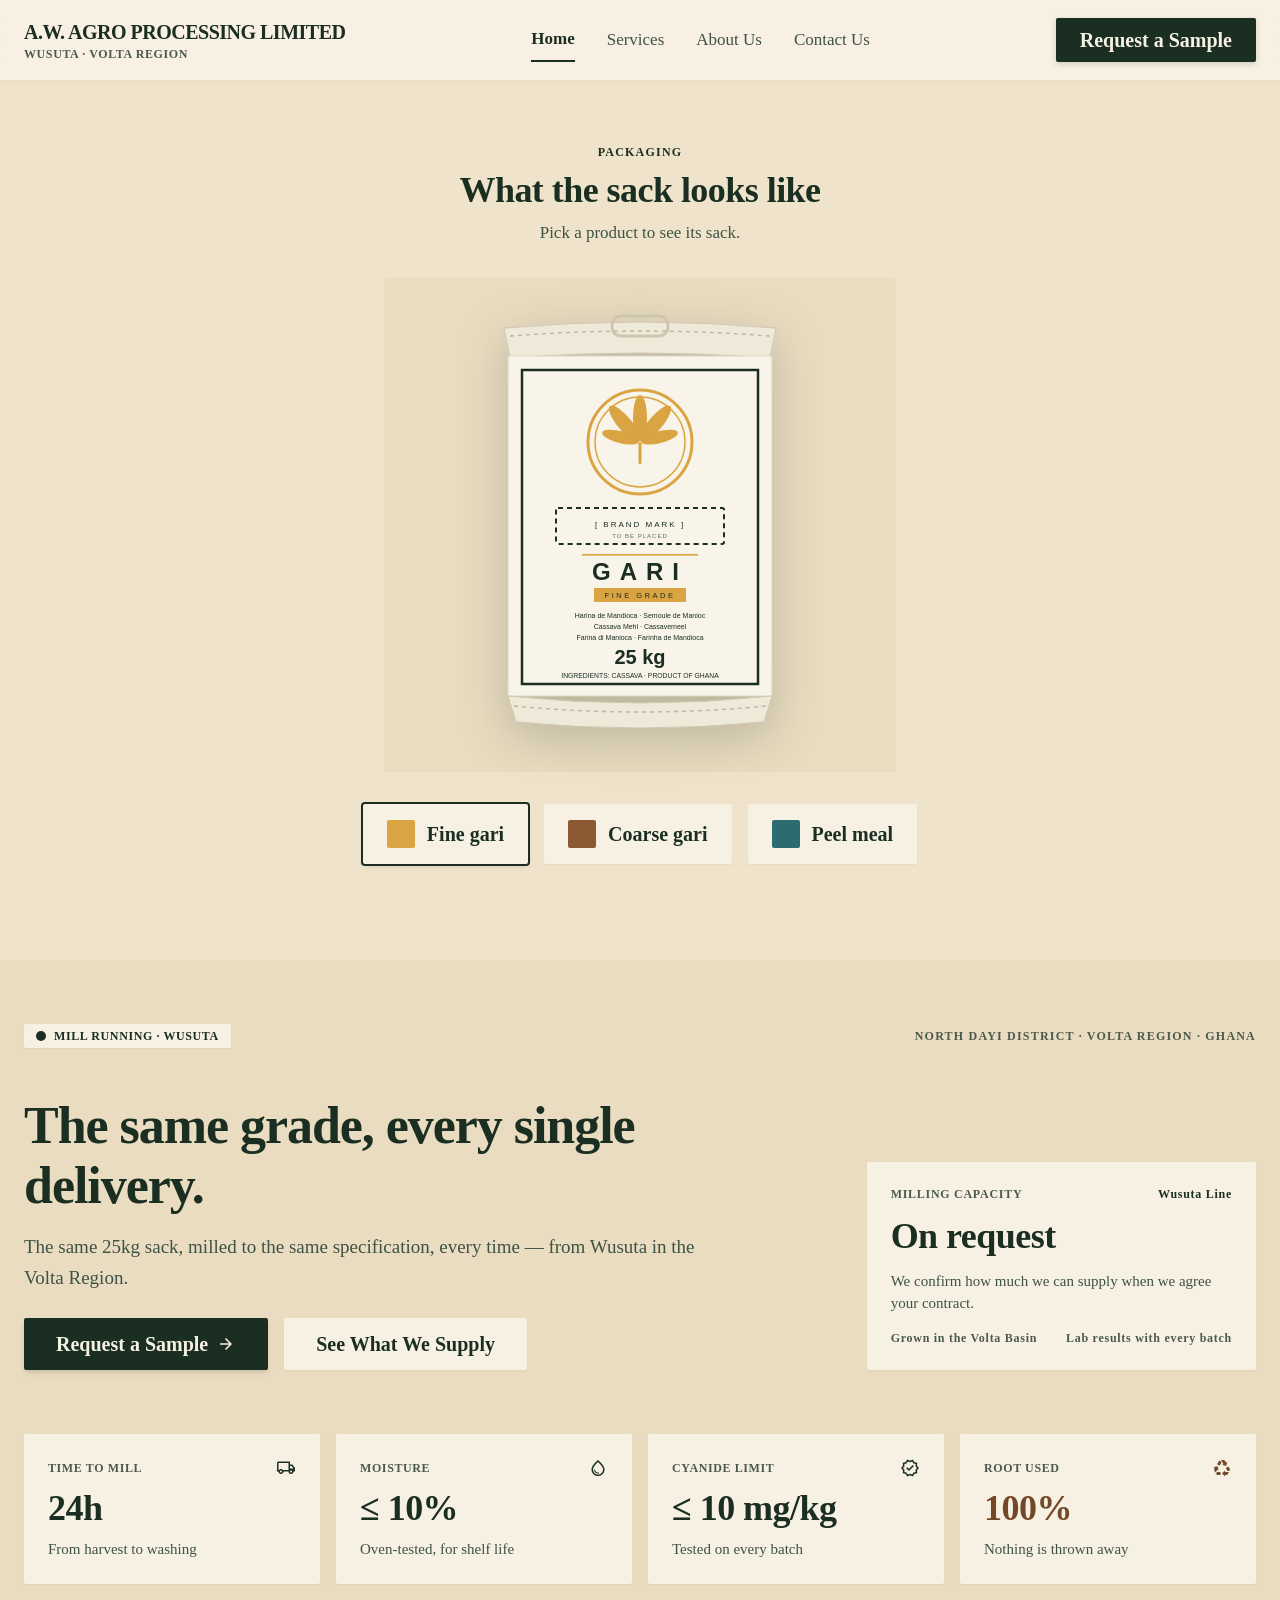
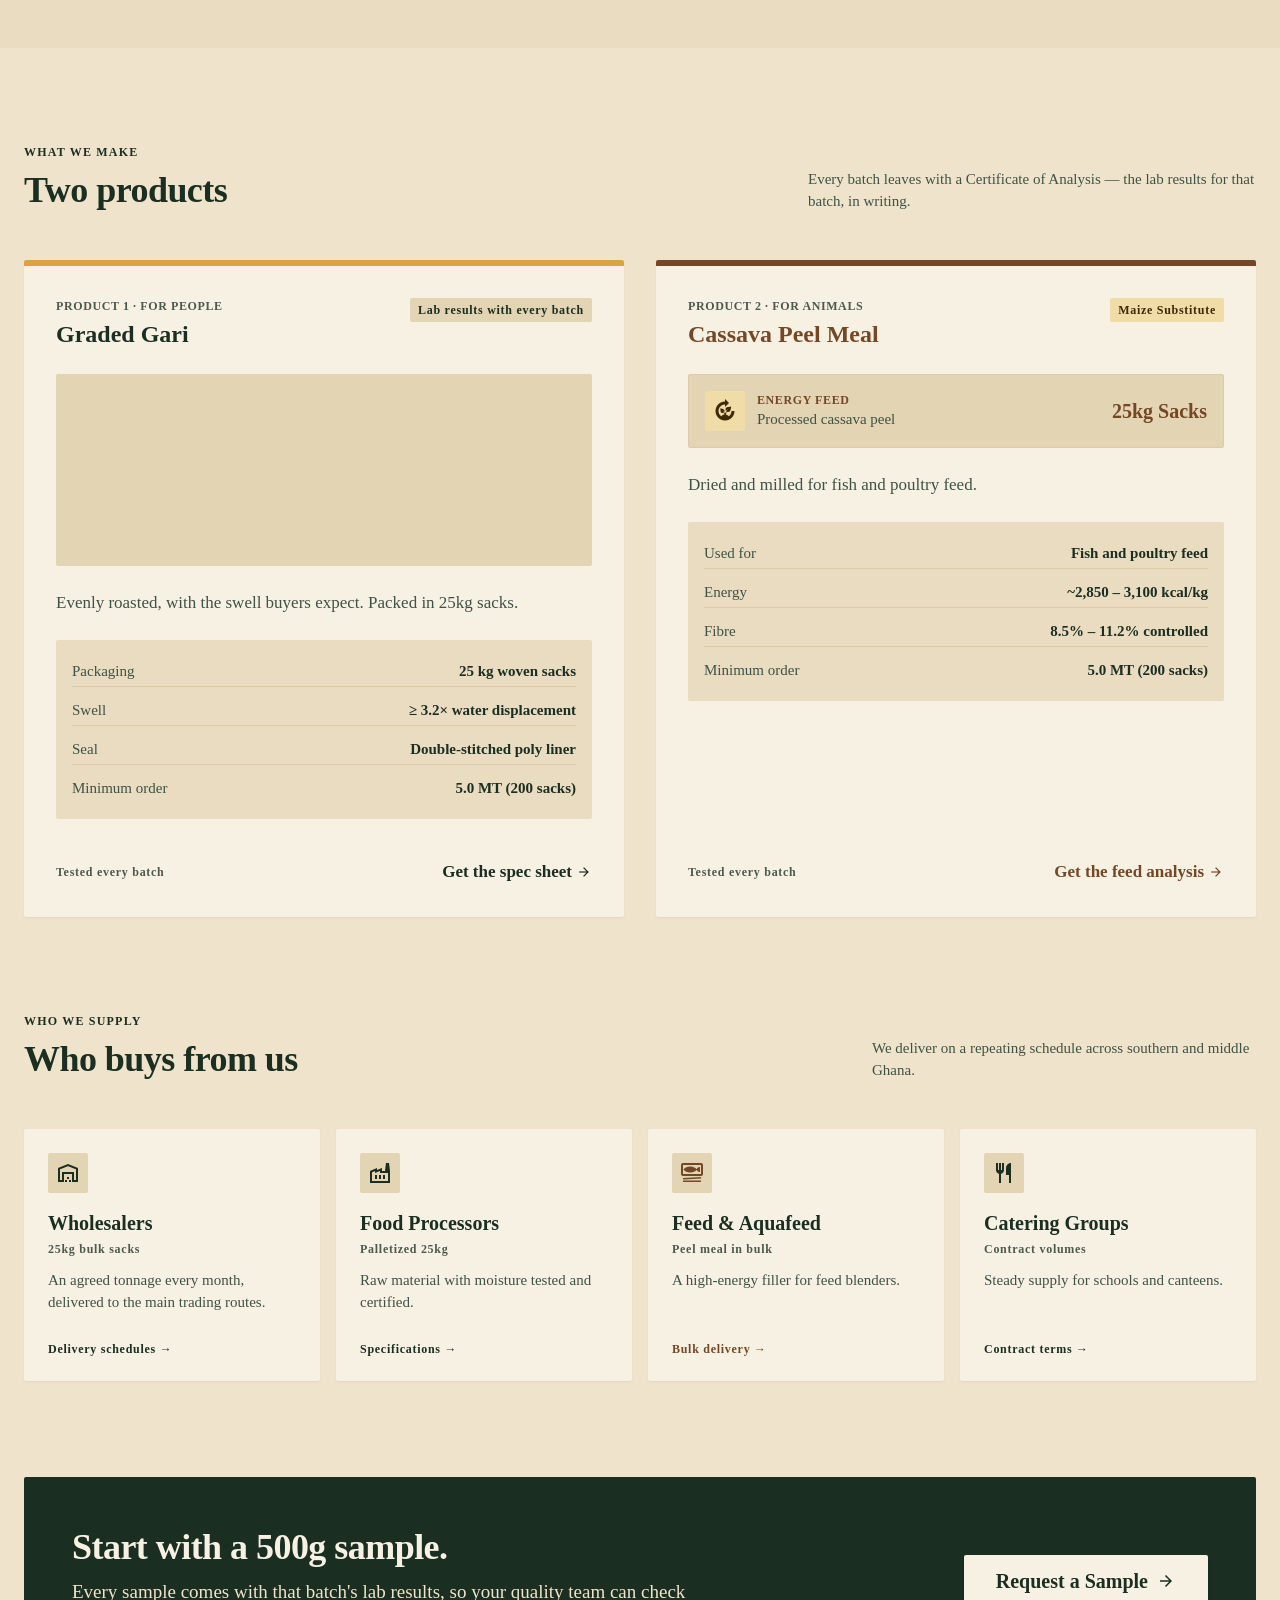
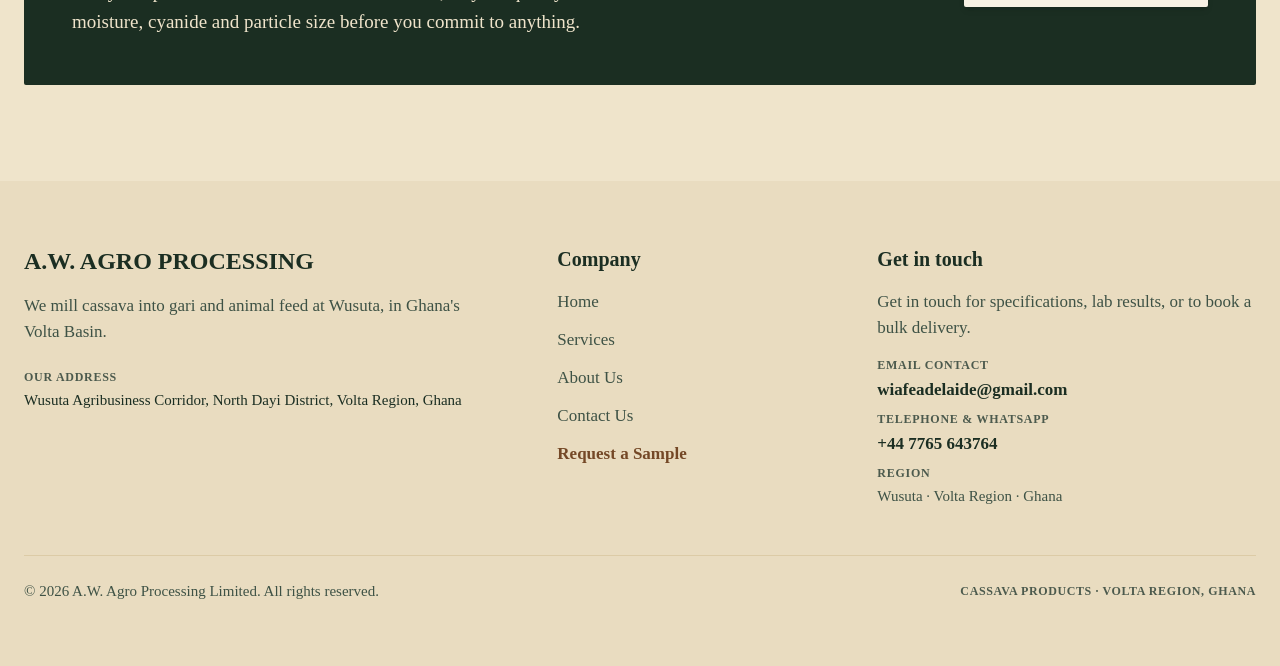
==== commit e4377f41: "Put the sack first on the home page; fix selected-state ring" ====
--- a/index.html
+++ b/index.html
@@ -59,151 +59,8 @@
 <main class="w-full pt-20 bg-surface min-h-screen" id="main" tabindex="-1">
 <div class="flex flex-col w-full">
 
-<!-- SECTION 1: HERO & CORE SPEC METRICS -->
-<section class="relative w-full bg-surface-container-low px-gutter-mobile lg:px-gutter-desktop py-space-3xl overflow-hidden">
-<div class="max-w-container-max mx-auto flex flex-col gap-space-2xl relative z-10">
-<div class="flex flex-wrap items-center justify-between gap-space-sm">
-<div class="inline-flex items-center gap-space-xs bg-surface-container-lowest px-space-sm py-space-2xs rounded shadow-sm">
-<span class="w-2.5 h-2.5 rounded-full bg-primary animate-pulse"></span>
-<span class="font-label-sm text-label-sm uppercase tracking-wider text-primary font-semibold">Mill running · Wusuta</span>
-</div>
-<div class="font-label-sm text-label-sm uppercase tracking-widest text-outline">North Dayi District · Volta Region · Ghana</div>
-</div>
-
-<div class="grid grid-cols-1 lg:grid-cols-12 gap-space-xl items-end">
-<div class="lg:col-span-8 flex flex-col gap-space-md">
-<h1 class="font-display text-headline-lg lg:text-display text-primary tracking-tight font-bold max-w-3xl">The same grade, every single delivery.</h1>
-<p class="font-body-lg text-body-lg text-on-surface-variant max-w-2xl leading-relaxed">The same 25kg sack, milled to the same specification, every time — from Wusuta in the Volta Region.</p>
-<div class="flex flex-wrap items-center gap-space-md pt-space-xs">
-<a class="inline-flex items-center justify-center font-headline-sm text-headline-sm bg-primary text-on-primary px-space-xl py-space-sm rounded transition-all hover:bg-primary-container shadow-md" href="contact.html#request">
-Request a Sample
-<span aria-hidden="true" class="material-symbols-outlined ml-space-xs text-[20px]">arrow_forward</span>
-</a>
-<a class="inline-flex items-center justify-center font-headline-sm text-headline-sm text-primary bg-surface-container-lowest hover:bg-surface px-space-xl py-space-sm rounded shadow-sm transition-all" href="#lines">See What We Supply</a>
-</div>
-</div>
-
-<div class="lg:col-span-4 bg-surface-container-lowest p-space-lg rounded shadow-sm flex flex-col gap-space-sm">
-<div class="flex items-center justify-between">
-<span class="font-label-sm text-label-sm uppercase text-outline">Milling capacity</span>
-<span class="font-label-sm text-label-sm text-primary font-semibold">Wusuta Line</span>
-</div>
-<div class="flex items-baseline gap-space-xs">
-<span class="font-display text-headline-lg text-on-surface font-bold">On request</span>
-</div>
-<p class="font-body-sm text-body-sm text-on-surface-variant">We confirm how much we can supply when we agree your contract.</p>
-<div class="flex justify-between font-label-sm text-label-sm text-outline pt-space-2xs">
-<span>Grown in the Volta Basin</span>
-<span>Lab results with every batch</span>
-</div>
-</div>
-</div>
-
-<div class="grid grid-cols-2 lg:grid-cols-4 gap-space-md pt-space-md">
-<div class="bg-surface-container-lowest p-space-lg rounded shadow-sm flex flex-col gap-space-xs">
-<div class="flex items-center justify-between text-outline"><span class="font-label-sm text-label-sm uppercase font-semibold tracking-wider">Time to mill</span><span aria-hidden="true" class="material-symbols-outlined text-primary text-[20px]">local_shipping</span></div>
-<div class="font-headline-lg text-headline-lg text-primary font-bold">24h</div>
-<div class="font-body-sm text-body-sm text-on-surface-variant">From harvest to washing</div>
-</div>
-<div class="bg-surface-container-lowest p-space-lg rounded shadow-sm flex flex-col gap-space-xs">
-<div class="flex items-center justify-between text-outline"><span class="font-label-sm text-label-sm uppercase font-semibold tracking-wider">Moisture</span><span aria-hidden="true" class="material-symbols-outlined text-primary text-[20px]">water_drop</span></div>
-<div class="font-headline-lg text-headline-lg text-primary font-bold">≤ 10%</div>
-<div class="font-body-sm text-body-sm text-on-surface-variant">Oven-tested, for shelf life</div>
-</div>
-<div class="bg-surface-container-lowest p-space-lg rounded shadow-sm flex flex-col gap-space-xs">
-<div class="flex items-center justify-between text-outline"><span class="font-label-sm text-label-sm uppercase font-semibold tracking-wider">Cyanide limit</span><span aria-hidden="true" class="material-symbols-outlined text-primary text-[20px]">verified</span></div>
-<div class="font-headline-lg text-headline-lg text-primary font-bold">≤ 10 mg/kg</div>
-<div class="font-body-sm text-body-sm text-on-surface-variant">Tested on every batch</div>
-</div>
-<div class="bg-surface-container-lowest p-space-lg rounded shadow-sm flex flex-col gap-space-xs">
-<div class="flex items-center justify-between text-outline"><span class="font-label-sm text-label-sm uppercase font-semibold tracking-wider">Root used</span><span aria-hidden="true" class="material-symbols-outlined text-secondary text-[20px]">recycling</span></div>
-<div class="font-headline-lg text-headline-lg text-secondary font-bold">100%</div>
-<div class="font-body-sm text-body-sm text-on-surface-variant">Nothing is thrown away</div>
-</div>
-</div>
-</div>
-</section>
-
-<!-- SECTION 2: CORE COMMERCIAL LINES -->
-<section class="w-full px-gutter-mobile lg:px-gutter-desktop py-space-4xl" id="lines">
-<div class="max-w-container-max mx-auto flex flex-col gap-space-2xl">
-<div class="flex flex-col md:flex-row md:items-end justify-between gap-space-md">
-<div class="flex flex-col gap-space-xs">
-<span class="font-label-sm text-label-sm uppercase tracking-widest text-primary font-bold">What we make</span>
-<h2 class="font-headline-lg text-headline-lg text-primary font-bold">Two products</h2>
-</div>
-<p class="font-body-sm text-body-sm text-on-surface-variant max-w-md">Every batch leaves with a Certificate of Analysis — the lab results for that batch, in writing.</p>
-</div>
-
-<div class="grid grid-cols-1 lg:grid-cols-12 gap-space-xl">
-<!-- Line A -->
-<div class="lg:col-span-6 bg-surface-container-lowest rounded shadow-sm flex flex-col overflow-hidden">
-<div class="h-1.5 w-full bg-gari"></div>
-<div class="p-space-xl flex flex-col gap-space-lg flex-1">
-<div class="flex items-start justify-between gap-space-md">
-<div class="flex flex-col gap-space-2xs">
-<span class="font-label-sm text-label-sm uppercase tracking-wider text-outline font-semibold">Product 1 · For people</span>
-<h3 class="font-headline-md text-headline-md text-primary font-bold">Graded Gari</h3>
-</div>
-<span class="px-space-xs py-space-2xs bg-surface-container text-primary font-label-sm text-label-sm font-semibold rounded whitespace-nowrap">Lab results with every batch</span>
-</div>
-<div class="w-full h-48 rounded bg-surface-container overflow-hidden">
-<img alt="Graded high-density gari in 25kg bulk supply" class="w-full h-full object-cover" decoding="async" loading="lazy" onerror="this.style.display='none'" src="https://lh3.googleusercontent.com/aida-public/[base64]">
-</div>
-<p class="font-body-md text-body-md text-on-surface-variant">Evenly roasted, with the swell buyers expect. Packed in 25kg sacks.</p>
-<div class="bg-surface-container-low rounded p-space-md flex flex-col gap-space-xs font-body-sm text-body-sm">
-<div class="flex justify-between py-space-2xs border-b border-surface-variant text-on-surface"><span class="text-on-surface-variant">Packaging</span><span class="font-semibold text-right">25 kg woven sacks</span></div>
-<div class="flex justify-between py-space-2xs border-b border-surface-variant text-on-surface"><span class="text-on-surface-variant">Swell</span><span class="font-semibold text-right">≥ 3.2× water displacement</span></div>
-<div class="flex justify-between py-space-2xs border-b border-surface-variant text-on-surface"><span class="text-on-surface-variant">Seal</span><span class="font-semibold text-right">Double-stitched poly liner</span></div>
-<div class="flex justify-between py-space-2xs text-on-surface"><span class="text-on-surface-variant">Minimum order</span><span class="font-semibold text-right">5.0 MT (200 sacks)</span></div>
-</div>
-<div class="mt-auto pt-space-md flex items-center justify-between gap-space-sm">
-<span class="font-label-sm text-label-sm text-outline">Tested every batch</span>
-<a class="font-body-md text-body-md text-primary font-semibold hover:underline flex items-center gap-space-2xs whitespace-nowrap" href="contact.html#request">Get the spec sheet<span aria-hidden="true" class="material-symbols-outlined text-[16px]">arrow_forward</span></a>
-</div>
-</div>
-</div>
-
-<!-- Line B -->
-<div class="lg:col-span-6 bg-surface-container-lowest rounded shadow-sm flex flex-col overflow-hidden">
-<div class="h-1.5 w-full bg-secondary"></div>
-<div class="p-space-xl flex flex-col gap-space-lg flex-1">
-<div class="flex items-start justify-between gap-space-md">
-<div class="flex flex-col gap-space-2xs">
-<span class="font-label-sm text-label-sm uppercase tracking-wider text-outline font-semibold">Product 2 · For animals</span>
-<h3 class="font-headline-md text-headline-md text-secondary font-bold">Cassava Peel Meal</h3>
-</div>
-<span class="px-space-xs py-space-2xs bg-secondary-fixed text-on-secondary-fixed font-label-sm text-label-sm font-semibold rounded whitespace-nowrap">Maize Substitute</span>
-</div>
-<div class="w-full py-space-md px-space-md rounded bg-surface-container flex items-center justify-between gap-space-sm border border-surface-variant">
-<div class="flex items-center gap-space-sm">
-<div class="w-10 h-10 rounded bg-secondary-fixed text-on-secondary-fixed flex items-center justify-center shrink-0"><span aria-hidden="true" class="material-symbols-outlined text-[24px]">compost</span></div>
-<div class="flex flex-col">
-<span class="font-label-sm text-label-sm uppercase tracking-wider text-secondary font-bold">Energy feed</span>
-<span class="font-body-sm text-body-sm text-on-surface-variant">Processed cassava peel</span>
-</div>
-</div>
-<span class="font-headline-sm text-headline-sm text-secondary font-bold whitespace-nowrap">25kg Sacks</span>
-</div>
-<p class="font-body-md text-body-md text-on-surface-variant">Dried and milled for fish and poultry feed.</p>
-<div class="bg-surface-container-low rounded p-space-md flex flex-col gap-space-xs font-body-sm text-body-sm">
-<div class="flex justify-between py-space-2xs border-b border-surface-variant text-on-surface"><span class="text-on-surface-variant">Used for</span><span class="font-semibold text-right">Fish and poultry feed</span></div>
-<div class="flex justify-between py-space-2xs border-b border-surface-variant text-on-surface"><span class="text-on-surface-variant">Energy</span><span class="font-semibold text-right">~2,850 – 3,100 kcal/kg</span></div>
-<div class="flex justify-between py-space-2xs border-b border-surface-variant text-on-surface"><span class="text-on-surface-variant">Fibre</span><span class="font-semibold text-right">8.5% – 11.2% controlled</span></div>
-<div class="flex justify-between py-space-2xs text-on-surface"><span class="text-on-surface-variant">Minimum order</span><span class="font-semibold text-right">5.0 MT (200 sacks)</span></div>
-</div>
-<div class="mt-auto pt-space-md flex items-center justify-between gap-space-sm">
-<span class="font-label-sm text-label-sm text-outline">Tested every batch</span>
-<a class="font-body-md text-body-md text-secondary font-semibold hover:underline flex items-center gap-space-2xs whitespace-nowrap" href="contact.html#request">Get the feed analysis<span aria-hidden="true" class="material-symbols-outlined text-[16px]">arrow_forward</span></a>
-</div>
-</div>
-</div>
-</div>
-</div>
-</section>
-
-<!-- SECTION 3: THE SACK -->
-<section class="w-full px-gutter-mobile lg:px-gutter-desktop pb-space-4xl" id="packaging">
+<!-- SECTION 1: THE SACK -->
+<section class="w-full px-gutter-mobile lg:px-gutter-desktop pt-space-3xl pb-space-4xl" id="packaging">
 <div class="max-w-container-max mx-auto flex flex-col items-center gap-space-xl text-center">
 
 <div class="flex flex-col items-center gap-space-xs">
@@ -254,7 +111,7 @@
 </div>
 
 <div class="flex flex-wrap items-stretch justify-center gap-space-md" id="sack-picker">
-<button aria-pressed="true" class="bg-surface-container-lowest px-space-lg py-space-md rounded shadow-sm flex items-center gap-space-sm transition-all hover:shadow-md" data-feed="false" data-foot="INGREDIENTS: CASSAVA · PRODUCT OF GHANA" data-grade="FINE GRADE" data-gradefg="#1b2e22" data-ink="#d9a441" data-product="GARI" data-spacing="9" type="button">
+<button aria-pressed="true" class="bg-surface-container-lowest px-space-lg py-space-md rounded shadow-md ring-2 ring-primary flex items-center gap-space-sm transition-all hover:shadow-md" data-feed="false" data-foot="INGREDIENTS: CASSAVA · PRODUCT OF GHANA" data-grade="FINE GRADE" data-gradefg="#1b2e22" data-ink="#d9a441" data-product="GARI" data-spacing="9" type="button">
 <span class="w-7 h-7 rounded shrink-0" style="background:#d9a441"></span>
 <span class="font-headline-sm text-headline-sm text-primary font-bold whitespace-nowrap">Fine gari</span>
 </button>
@@ -271,6 +128,149 @@
 </div>
 </section>
 
+<!-- SECTION 2: HERO & CORE SPEC METRICS -->
+<section class="relative w-full bg-surface-container-low px-gutter-mobile lg:px-gutter-desktop py-space-3xl overflow-hidden">
+<div class="max-w-container-max mx-auto flex flex-col gap-space-2xl relative z-10">
+<div class="flex flex-wrap items-center justify-between gap-space-sm">
+<div class="inline-flex items-center gap-space-xs bg-surface-container-lowest px-space-sm py-space-2xs rounded shadow-sm">
+<span class="w-2.5 h-2.5 rounded-full bg-primary animate-pulse"></span>
+<span class="font-label-sm text-label-sm uppercase tracking-wider text-primary font-semibold">Mill running · Wusuta</span>
+</div>
+<div class="font-label-sm text-label-sm uppercase tracking-widest text-outline">North Dayi District · Volta Region · Ghana</div>
+</div>
+
+<div class="grid grid-cols-1 lg:grid-cols-12 gap-space-xl items-end">
+<div class="lg:col-span-8 flex flex-col gap-space-md">
+<h1 class="font-display text-headline-lg lg:text-display text-primary tracking-tight font-bold max-w-3xl">The same grade, every single delivery.</h1>
+<p class="font-body-lg text-body-lg text-on-surface-variant max-w-2xl leading-relaxed">The same 25kg sack, milled to the same specification, every time — from Wusuta in the Volta Region.</p>
+<div class="flex flex-wrap items-center gap-space-md pt-space-xs">
+<a class="inline-flex items-center justify-center font-headline-sm text-headline-sm bg-primary text-on-primary px-space-xl py-space-sm rounded transition-all hover:bg-primary-container shadow-md" href="contact.html#request">
+Request a Sample
+<span aria-hidden="true" class="material-symbols-outlined ml-space-xs text-[20px]">arrow_forward</span>
+</a>
+<a class="inline-flex items-center justify-center font-headline-sm text-headline-sm text-primary bg-surface-container-lowest hover:bg-surface px-space-xl py-space-sm rounded shadow-sm transition-all" href="#lines">See What We Supply</a>
+</div>
+</div>
+
+<div class="lg:col-span-4 bg-surface-container-lowest p-space-lg rounded shadow-sm flex flex-col gap-space-sm">
+<div class="flex items-center justify-between">
+<span class="font-label-sm text-label-sm uppercase text-outline">Milling capacity</span>
+<span class="font-label-sm text-label-sm text-primary font-semibold">Wusuta Line</span>
+</div>
+<div class="flex items-baseline gap-space-xs">
+<span class="font-display text-headline-lg text-on-surface font-bold">On request</span>
+</div>
+<p class="font-body-sm text-body-sm text-on-surface-variant">We confirm how much we can supply when we agree your contract.</p>
+<div class="flex justify-between font-label-sm text-label-sm text-outline pt-space-2xs">
+<span>Grown in the Volta Basin</span>
+<span>Lab results with every batch</span>
+</div>
+</div>
+</div>
+
+<div class="grid grid-cols-2 lg:grid-cols-4 gap-space-md pt-space-md">
+<div class="bg-surface-container-lowest p-space-lg rounded shadow-sm flex flex-col gap-space-xs">
+<div class="flex items-center justify-between text-outline"><span class="font-label-sm text-label-sm uppercase font-semibold tracking-wider">Time to mill</span><span aria-hidden="true" class="material-symbols-outlined text-primary text-[20px]">local_shipping</span></div>
+<div class="font-headline-lg text-headline-lg text-primary font-bold">24h</div>
+<div class="font-body-sm text-body-sm text-on-surface-variant">From harvest to washing</div>
+</div>
+<div class="bg-surface-container-lowest p-space-lg rounded shadow-sm flex flex-col gap-space-xs">
+<div class="flex items-center justify-between text-outline"><span class="font-label-sm text-label-sm uppercase font-semibold tracking-wider">Moisture</span><span aria-hidden="true" class="material-symbols-outlined text-primary text-[20px]">water_drop</span></div>
+<div class="font-headline-lg text-headline-lg text-primary font-bold">≤ 10%</div>
+<div class="font-body-sm text-body-sm text-on-surface-variant">Oven-tested, for shelf life</div>
+</div>
+<div class="bg-surface-container-lowest p-space-lg rounded shadow-sm flex flex-col gap-space-xs">
+<div class="flex items-center justify-between text-outline"><span class="font-label-sm text-label-sm uppercase font-semibold tracking-wider">Cyanide limit</span><span aria-hidden="true" class="material-symbols-outlined text-primary text-[20px]">verified</span></div>
+<div class="font-headline-lg text-headline-lg text-primary font-bold">≤ 10 mg/kg</div>
+<div class="font-body-sm text-body-sm text-on-surface-variant">Tested on every batch</div>
+</div>
+<div class="bg-surface-container-lowest p-space-lg rounded shadow-sm flex flex-col gap-space-xs">
+<div class="flex items-center justify-between text-outline"><span class="font-label-sm text-label-sm uppercase font-semibold tracking-wider">Root used</span><span aria-hidden="true" class="material-symbols-outlined text-secondary text-[20px]">recycling</span></div>
+<div class="font-headline-lg text-headline-lg text-secondary font-bold">100%</div>
+<div class="font-body-sm text-body-sm text-on-surface-variant">Nothing is thrown away</div>
+</div>
+</div>
+</div>
+</section>
+
+<!-- SECTION 3: CORE COMMERCIAL LINES -->
+<section class="w-full px-gutter-mobile lg:px-gutter-desktop py-space-4xl" id="lines">
+<div class="max-w-container-max mx-auto flex flex-col gap-space-2xl">
+<div class="flex flex-col md:flex-row md:items-end justify-between gap-space-md">
+<div class="flex flex-col gap-space-xs">
+<span class="font-label-sm text-label-sm uppercase tracking-widest text-primary font-bold">What we make</span>
+<h2 class="font-headline-lg text-headline-lg text-primary font-bold">Two products</h2>
+</div>
+<p class="font-body-sm text-body-sm text-on-surface-variant max-w-md">Every batch leaves with a Certificate of Analysis — the lab results for that batch, in writing.</p>
+</div>
+
+<div class="grid grid-cols-1 lg:grid-cols-12 gap-space-xl">
+<!-- Line A -->
+<div class="lg:col-span-6 bg-surface-container-lowest rounded shadow-sm flex flex-col overflow-hidden">
+<div class="h-1.5 w-full bg-gari"></div>
+<div class="p-space-xl flex flex-col gap-space-lg flex-1">
+<div class="flex items-start justify-between gap-space-md">
+<div class="flex flex-col gap-space-2xs">
+<span class="font-label-sm text-label-sm uppercase tracking-wider text-outline font-semibold">Product 1 · For people</span>
+<h3 class="font-headline-md text-headline-md text-primary font-bold">Graded Gari</h3>
+</div>
+<span class="px-space-xs py-space-2xs bg-surface-container text-primary font-label-sm text-label-sm font-semibold rounded whitespace-nowrap">Lab results with every batch</span>
+</div>
+<div class="w-full h-48 rounded bg-surface-container overflow-hidden">
+<img alt="Graded high-density gari in 25kg bulk supply" class="w-full h-full object-cover" decoding="async" loading="lazy" onerror="this.style.display='none'" src="https://lh3.googleusercontent.com/aida-public/[base64]">
+</div>
+<p class="font-body-md text-body-md text-on-surface-variant">Evenly roasted, with the swell buyers expect. Packed in 25kg sacks.</p>
+<div class="bg-surface-container-low rounded p-space-md flex flex-col gap-space-xs font-body-sm text-body-sm">
+<div class="flex justify-between py-space-2xs border-b border-surface-variant text-on-surface"><span class="text-on-surface-variant">Packaging</span><span class="font-semibold text-right">25 kg woven sacks</span></div>
+<div class="flex justify-between py-space-2xs border-b border-surface-variant text-on-surface"><span class="text-on-surface-variant">Swell</span><span class="font-semibold text-right">≥ 3.2× water displacement</span></div>
+<div class="flex justify-between py-space-2xs border-b border-surface-variant text-on-surface"><span class="text-on-surface-variant">Seal</span><span class="font-semibold text-right">Double-stitched poly liner</span></div>
+<div class="flex justify-between py-space-2xs text-on-surface"><span class="text-on-surface-variant">Minimum order</span><span class="font-semibold text-right">5.0 MT (200 sacks)</span></div>
+</div>
+<div class="mt-auto pt-space-md flex items-center justify-between gap-space-sm">
+<span class="font-label-sm text-label-sm text-outline">Tested every batch</span>
+<a class="font-body-md text-body-md text-primary font-semibold hover:underline flex items-center gap-space-2xs whitespace-nowrap" href="contact.html#request">Get the spec sheet<span aria-hidden="true" class="material-symbols-outlined text-[16px]">arrow_forward</span></a>
+</div>
+</div>
+</div>
+
+<!-- Line B -->
+<div class="lg:col-span-6 bg-surface-container-lowest rounded shadow-sm flex flex-col overflow-hidden">
+<div class="h-1.5 w-full bg-secondary"></div>
+<div class="p-space-xl flex flex-col gap-space-lg flex-1">
+<div class="flex items-start justify-between gap-space-md">
+<div class="flex flex-col gap-space-2xs">
+<span class="font-label-sm text-label-sm uppercase tracking-wider text-outline font-semibold">Product 2 · For animals</span>
+<h3 class="font-headline-md text-headline-md text-secondary font-bold">Cassava Peel Meal</h3>
+</div>
+<span class="px-space-xs py-space-2xs bg-secondary-fixed text-on-secondary-fixed font-label-sm text-label-sm font-semibold rounded whitespace-nowrap">Maize Substitute</span>
+</div>
+<div class="w-full py-space-md px-space-md rounded bg-surface-container flex items-center justify-between gap-space-sm border border-surface-variant">
+<div class="flex items-center gap-space-sm">
+<div class="w-10 h-10 rounded bg-secondary-fixed text-on-secondary-fixed flex items-center justify-center shrink-0"><span aria-hidden="true" class="material-symbols-outlined text-[24px]">compost</span></div>
+<div class="flex flex-col">
+<span class="font-label-sm text-label-sm uppercase tracking-wider text-secondary font-bold">Energy feed</span>
+<span class="font-body-sm text-body-sm text-on-surface-variant">Processed cassava peel</span>
+</div>
+</div>
+<span class="font-headline-sm text-headline-sm text-secondary font-bold whitespace-nowrap">25kg Sacks</span>
+</div>
+<p class="font-body-md text-body-md text-on-surface-variant">Dried and milled for fish and poultry feed.</p>
+<div class="bg-surface-container-low rounded p-space-md flex flex-col gap-space-xs font-body-sm text-body-sm">
+<div class="flex justify-between py-space-2xs border-b border-surface-variant text-on-surface"><span class="text-on-surface-variant">Used for</span><span class="font-semibold text-right">Fish and poultry feed</span></div>
+<div class="flex justify-between py-space-2xs border-b border-surface-variant text-on-surface"><span class="text-on-surface-variant">Energy</span><span class="font-semibold text-right">~2,850 – 3,100 kcal/kg</span></div>
+<div class="flex justify-between py-space-2xs border-b border-surface-variant text-on-surface"><span class="text-on-surface-variant">Fibre</span><span class="font-semibold text-right">8.5% – 11.2% controlled</span></div>
+<div class="flex justify-between py-space-2xs text-on-surface"><span class="text-on-surface-variant">Minimum order</span><span class="font-semibold text-right">5.0 MT (200 sacks)</span></div>
+</div>
+<div class="mt-auto pt-space-md flex items-center justify-between gap-space-sm">
+<span class="font-label-sm text-label-sm text-outline">Tested every batch</span>
+<a class="font-body-md text-body-md text-secondary font-semibold hover:underline flex items-center gap-space-2xs whitespace-nowrap" href="contact.html#request">Get the feed analysis<span aria-hidden="true" class="material-symbols-outlined text-[16px]">arrow_forward</span></a>
+</div>
+</div>
+</div>
+</div>
+</div>
+</section>
+
 <!-- SECTION 4: WHO WE SUPPLY -->
 <section class="w-full px-gutter-mobile lg:px-gutter-desktop pb-space-4xl">
 <div class="max-w-container-max mx-auto flex flex-col gap-space-2xl">
--- a/assets/site.css
+++ b/assets/site.css
@@ -1 +1 @@
-*,:after,:before{--tw-border-spacing-x:0;--tw-border-spacing-y:0;--tw-translate-x:0;--tw-translate-y:0;--tw-rotate:0;--tw-skew-x:0;--tw-skew-y:0;--tw-scale-x:1;--tw-scale-y:1;--tw-pan-x: ;--tw-pan-y: ;--tw-pinch-zoom: ;--tw-scroll-snap-strictness:proximity;--tw-gradient-from-position: ;--tw-gradient-via-position: ;--tw-gradient-to-position: ;--tw-ordinal: ;--tw-slashed-zero: ;--tw-numeric-figure: ;--tw-numeric-spacing: ;--tw-numeric-fraction: ;--tw-ring-inset: ;--tw-ring-offset-width:0px;--tw-ring-offset-color:#fff;--tw-ring-color:rgba(59,130,246,.5);--tw-ring-offset-shadow:0 0 #0000;--tw-ring-shadow:0 0 #0000;--tw-shadow:0 0 #0000;--tw-shadow-colored:0 0 #0000;--tw-blur: ;--tw-brightness: ;--tw-contrast: ;--tw-grayscale: ;--tw-hue-rotate: ;--tw-invert: ;--tw-saturate: ;--tw-sepia: ;--tw-drop-shadow: ;--tw-backdrop-blur: ;--tw-backdrop-brightness: ;--tw-backdrop-contrast: ;--tw-backdrop-grayscale: ;--tw-backdrop-hue-rotate: ;--tw-backdrop-invert: ;--tw-backdrop-opacity: ;--tw-backdrop-saturate: ;--tw-backdrop-sepia: ;--tw-contain-size: ;--tw-contain-layout: ;--tw-contain-paint: ;--tw-contain-style: }::backdrop{--tw-border-spacing-x:0;--tw-border-spacing-y:0;--tw-translate-x:0;--tw-translate-y:0;--tw-rotate:0;--tw-skew-x:0;--tw-skew-y:0;--tw-scale-x:1;--tw-scale-y:1;--tw-pan-x: ;--tw-pan-y: ;--tw-pinch-zoom: ;--tw-scroll-snap-strictness:proximity;--tw-gradient-from-position: ;--tw-gradient-via-position: ;--tw-gradient-to-position: ;--tw-ordinal: ;--tw-slashed-zero: ;--tw-numeric-figure: ;--tw-numeric-spacing: ;--tw-numeric-fraction: ;--tw-ring-inset: ;--tw-ring-offset-width:0px;--tw-ring-offset-color:#fff;--tw-ring-color:rgba(59,130,246,.5);--tw-ring-offset-shadow:0 0 #0000;--tw-ring-shadow:0 0 #0000;--tw-shadow:0 0 #0000;--tw-shadow-colored:0 0 #0000;--tw-blur: ;--tw-brightness: ;--tw-contrast: ;--tw-grayscale: ;--tw-hue-rotate: ;--tw-invert: ;--tw-saturate: ;--tw-sepia: ;--tw-drop-shadow: ;--tw-backdrop-blur: ;--tw-backdrop-brightness: ;--tw-backdrop-contrast: ;--tw-backdrop-grayscale: ;--tw-backdrop-hue-rotate: ;--tw-backdrop-invert: ;--tw-backdrop-opacity: ;--tw-backdrop-saturate: ;--tw-backdrop-sepia: ;--tw-contain-size: ;--tw-contain-layout: ;--tw-contain-paint: ;--tw-contain-style: }/*! tailwindcss v3.4.19 | MIT License | https://tailwindcss.com*/*,:after,:before{box-sizing:border-box;border:0 solid #e5e7eb}:after,:before{--tw-content:""}:host,html{line-height:1.5;-webkit-text-size-adjust:100%;-moz-tab-size:4;-o-tab-size:4;tab-size:4;font-family:ui-sans-serif,system-ui,sans-serif,Apple Color Emoji,Segoe UI Emoji,Segoe UI Symbol,Noto Color Emoji;font-feature-settings:normal;font-variation-settings:normal;-webkit-tap-highlight-color:transparent}body{margin:0;line-height:inherit}hr{height:0;color:inherit;border-top-width:1px}abbr:where([title]){-webkit-text-decoration:underline dotted;text-decoration:underline dotted}h1,h2,h3,h4,h5,h6{font-size:inherit;font-weight:inherit}a{color:inherit;text-decoration:inherit}b,strong{font-weight:bolder}code,kbd,pre,samp{font-family:ui-monospace,SFMono-Regular,Menlo,Monaco,Consolas,Liberation Mono,Courier New,monospace;font-feature-settings:normal;font-variation-settings:normal;font-size:1em}small{font-size:80%}sub,sup{font-size:75%;line-height:0;position:relative;vertical-align:baseline}sub{bottom:-.25em}sup{top:-.5em}table{text-indent:0;border-color:inherit;border-collapse:collapse}button,input,optgroup,select,textarea{font-family:inherit;font-feature-settings:inherit;font-variation-settings:inherit;font-size:100%;font-weight:inherit;line-height:inherit;letter-spacing:inherit;color:inherit;margin:0;padding:0}button,select{text-transform:none}button,input:where([type=button]),input:where([type=reset]),input:where([type=submit]){-webkit-appearance:button;background-color:transparent;background-image:none}:-moz-focusring{outline:auto}:-moz-ui-invalid{box-shadow:none}progress{vertical-align:baseline}::-webkit-inner-spin-button,::-webkit-outer-spin-button{height:auto}[type=search]{-webkit-appearance:textfield;outline-offset:-2px}::-webkit-search-decoration{-webkit-appearance:none}::-webkit-file-upload-button{-webkit-appearance:button;font:inherit}summary{display:list-item}blockquote,dd,dl,figure,h1,h2,h3,h4,h5,h6,hr,p,pre{margin:0}fieldset{margin:0}fieldset,legend{padding:0}menu,ol,ul{list-style:none;margin:0;padding:0}dialog{padding:0}textarea{resize:vertical}input::-moz-placeholder,textarea::-moz-placeholder{opacity:1;color:#9ca3af}input::placeholder,textarea::placeholder{opacity:1;color:#9ca3af}[role=button],button{cursor:pointer}:disabled{cursor:default}audio,canvas,embed,iframe,img,object,svg,video{display:block;vertical-align:middle}img,video{max-width:100%;height:auto}[hidden]:where(:not([hidden=until-found])){display:none}.material-symbols-outlined{font-family:Material Symbols Outlined;font-weight:400;font-style:normal;line-height:1;letter-spacing:normal;text-transform:none;display:inline-block;white-space:nowrap;word-wrap:normal;direction:ltr;font-feature-settings:"liga";visibility:hidden}html.icons-ready .material-symbols-outlined{visibility:visible}html:not(.icons-ready) .material-symbols-outlined:not([data-probe]){width:1em;min-width:0;max-width:1em;flex:none;overflow:hidden}html:not(.icons-ready) #menu-toggle:before{content:"\2630";font-size:20px;line-height:1}html{scroll-behavior:smooth;scroll-padding-top:6rem}body{overscroll-behavior:none}[hidden]{display:none!important}main>:first-child{margin-top:0!important}main>:last-child{margin-bottom:0!important}:focus-visible{outline:2.5px solid #2c6b70;outline-offset:2px;border-radius:2px}#main:focus,[role=alert]:focus,[role=status]:focus{outline:none}@media (prefers-reduced-motion:reduce){html{scroll-behavior:auto}*,:after,:before{animation-duration:.01ms!important;animation-iteration-count:1!important;transition-duration:.01ms!important}}.container{width:100%}@media (min-width:640px){.container{max-width:640px}}@media (min-width:768px){.container{max-width:768px}}@media (min-width:1024px){.container{max-width:1024px}}@media (min-width:1280px){.container{max-width:1280px}}@media (min-width:1536px){.container{max-width:1536px}}.sr-only{position:absolute;width:1px;height:1px;padding:0;margin:-1px;overflow:hidden;clip:rect(0,0,0,0);white-space:nowrap;border-width:0}.pointer-events-none{pointer-events:none}.fixed{position:fixed}.absolute{position:absolute}.relative{position:relative}.inset-0{inset:0}.right-3{right:.75rem}.top-0{top:0}.top-2\.5{top:.625rem}.z-10{z-index:10}.z-20{z-index:20}.z-50{z-index:50}.mx-auto{margin-left:auto;margin-right:auto}.my-space-md{margin-top:1rem;margin-bottom:1rem}.-mt-6{margin-top:-1.5rem}.mb-1{margin-bottom:.25rem}.mb-space-2xl{margin-bottom:3rem}.mb-space-md{margin-bottom:1rem}.mb-space-xs{margin-bottom:.5rem}.ml-space-xs{margin-left:.5rem}.mt-0\.5{margin-top:.125rem}.mt-1{margin-top:.25rem}.mt-auto{margin-top:auto}.mt-space-2xl{margin-top:3rem}.mt-space-2xs{margin-top:.25rem}.mt-space-lg{margin-top:1.5rem}.mt-space-md{margin-top:1rem}.mt-space-sm{margin-top:.75rem}.mt-space-xs{margin-top:.5rem}.block{display:block}.flex{display:flex}.inline-flex{display:inline-flex}.table{display:table}.grid{display:grid}.hidden{display:none}.h-1\.5{height:.375rem}.h-10{height:2.5rem}.h-11{height:2.75rem}.h-12{height:3rem}.h-2{height:.5rem}.h-2\.5{height:.625rem}.h-20{height:5rem}.h-44{height:11rem}.h-48{height:12rem}.h-5{height:1.25rem}.h-56{height:14rem}.h-8{height:2rem}.h-9{height:2.25rem}.h-auto{height:auto}.h-full{height:100%}.min-h-screen{min-height:100vh}.w-10{width:2.5rem}.w-12{width:3rem}.w-2{width:.5rem}.w-2\.5{width:.625rem}.w-5{width:1.25rem}.w-8{width:2rem}.w-9{width:2.25rem}.w-auto{width:auto}.w-fit{width:-moz-fit-content;width:fit-content}.w-full{width:100%}.min-w-0{min-width:0}.min-w-\[140px\]{min-width:140px}.max-w-2xl{max-width:42rem}.max-w-3xl{max-width:48rem}.max-w-4xl{max-width:56rem}.max-w-\[280px\]{max-width:280px}.max-w-container-max{max-width:80rem}.max-w-md{max-width:28rem}.max-w-sm{max-width:24rem}.max-w-xl{max-width:36rem}.flex-1{flex:1 1 0%}.shrink-0{flex-shrink:0}.transform{transform:translate(var(--tw-translate-x),var(--tw-translate-y)) rotate(var(--tw-rotate)) skewX(var(--tw-skew-x)) skewY(var(--tw-skew-y)) scaleX(var(--tw-scale-x)) scaleY(var(--tw-scale-y))}@keyframes pulse{50%{opacity:.5}}.animate-pulse{animation:pulse 2s cubic-bezier(.4,0,.6,1) infinite}.cursor-pointer{cursor:pointer}.resize-y{resize:vertical}.appearance-none{-webkit-appearance:none;-moz-appearance:none;appearance:none}.grid-cols-1{grid-template-columns:repeat(1,minmax(0,1fr))}.grid-cols-2{grid-template-columns:repeat(2,minmax(0,1fr))}.grid-cols-3{grid-template-columns:repeat(3,minmax(0,1fr))}.flex-col{flex-direction:column}.flex-wrap{flex-wrap:wrap}.items-start{align-items:flex-start}.items-end{align-items:flex-end}.items-center{align-items:center}.items-baseline{align-items:baseline}.items-stretch{align-items:stretch}.justify-center{justify-content:center}.justify-between{justify-content:space-between}.gap-1{gap:.25rem}.gap-2{gap:.5rem}.gap-space-2xl{gap:3rem}.gap-space-2xs{gap:.25rem}.gap-space-lg{gap:1.5rem}.gap-space-md{gap:1rem}.gap-space-sm{gap:.75rem}.gap-space-xl{gap:2rem}.gap-space-xs{gap:.5rem}.divide-y>:not([hidden])~:not([hidden]){--tw-divide-y-reverse:0;border-top-width:calc(1px*(1 - var(--tw-divide-y-reverse)));border-bottom-width:calc(1px*var(--tw-divide-y-reverse))}.divide-surface-container-high>:not([hidden])~:not([hidden]){--tw-divide-opacity:1;border-color:rgb(220 203 166/var(--tw-divide-opacity,1))}.overflow-hidden{overflow:hidden}.overflow-x-auto{overflow-x:auto}.whitespace-nowrap{white-space:nowrap}.break-all{word-break:break-all}.rounded{border-radius:.125rem}.rounded-full{border-radius:.75rem}.rounded-lg{border-radius:.25rem}.rounded-xl{border-radius:.5rem}.rounded-l{border-top-left-radius:.125rem;border-bottom-left-radius:.125rem}.rounded-r{border-top-right-radius:.125rem;border-bottom-right-radius:.125rem}.border{border-width:1px}.border-b{border-bottom-width:1px}.border-b-2{border-bottom-width:2px}.border-t{border-top-width:1px}.border-primary{--tw-border-opacity:1;border-color:rgb(27 46 34/var(--tw-border-opacity,1))}.border-surface-container{--tw-border-opacity:1;border-color:rgb(227 212 180/var(--tw-border-opacity,1))}.border-surface-container-high,.border-surface-variant{--tw-border-opacity:1;border-color:rgb(220 203 166/var(--tw-border-opacity,1))}.bg-error-container{--tw-bg-opacity:1;background-color:rgb(242 211 200/var(--tw-bg-opacity,1))}.bg-gari{--tw-bg-opacity:1;background-color:rgb(217 164 65/var(--tw-bg-opacity,1))}.bg-lake{--tw-bg-opacity:1;background-color:rgb(44 107 112/var(--tw-bg-opacity,1))}.bg-primary{--tw-bg-opacity:1;background-color:rgb(27 46 34/var(--tw-bg-opacity,1))}.bg-primary-container\/40{background-color:rgba(53,84,63,.4)}.bg-primary-container\/80{background-color:rgba(53,84,63,.8)}.bg-primary-fixed{--tw-bg-opacity:1;background-color:rgb(239 228 203/var(--tw-bg-opacity,1))}.bg-primary\/10{background-color:rgba(27,46,34,.1)}.bg-secondary{--tw-bg-opacity:1;background-color:rgb(116 72 38/var(--tw-bg-opacity,1))}.bg-secondary-fixed{--tw-bg-opacity:1;background-color:rgb(240 220 166/var(--tw-bg-opacity,1))}.bg-secondary\/10{background-color:rgba(116,72,38,.1)}.bg-surface{--tw-bg-opacity:1;background-color:rgb(239 228 203/var(--tw-bg-opacity,1))}.bg-surface-container{--tw-bg-opacity:1;background-color:rgb(227 212 180/var(--tw-bg-opacity,1))}.bg-surface-container-high{--tw-bg-opacity:1;background-color:rgb(220 203 166/var(--tw-bg-opacity,1))}.bg-surface-container-highest{--tw-bg-opacity:1;background-color:rgb(213 194 154/var(--tw-bg-opacity,1))}.bg-surface-container-low{--tw-bg-opacity:1;background-color:rgb(233 220 192/var(--tw-bg-opacity,1))}.bg-surface-container-lowest{--tw-bg-opacity:1;background-color:rgb(247 241 228/var(--tw-bg-opacity,1))}.bg-surface-container-lowest\/10{background-color:hsla(41,54%,93%,.1)}.bg-surface-container-lowest\/90{background-color:hsla(41,54%,93%,.9)}.bg-surface-container-lowest\/95{background-color:hsla(41,54%,93%,.95)}.bg-tertiary{--tw-bg-opacity:1;background-color:rgb(37 90 94/var(--tw-bg-opacity,1))}.bg-gradient-to-t{background-image:linear-gradient(to top,var(--tw-gradient-stops))}.from-primary{--tw-gradient-from:#1b2e22 var(--tw-gradient-from-position);--tw-gradient-to:rgba(27,46,34,0) var(--tw-gradient-to-position);--tw-gradient-stops:var(--tw-gradient-from),var(--tw-gradient-to)}.via-primary\/70{--tw-gradient-to:rgba(27,46,34,0) var(--tw-gradient-to-position);--tw-gradient-stops:var(--tw-gradient-from),rgba(27,46,34,.7) var(--tw-gradient-via-position),var(--tw-gradient-to)}.to-primary\/20{--tw-gradient-to:rgba(27,46,34,.2) var(--tw-gradient-to-position)}.bg-cover{background-size:cover}.bg-center{background-position:50%}.object-contain{-o-object-fit:contain;object-fit:contain}.object-cover{-o-object-fit:cover;object-fit:cover}.p-1\.5{padding:.375rem}.p-space-2xl{padding:3rem}.p-space-2xs{padding:.25rem}.p-space-lg{padding:1.5rem}.p-space-md{padding:1rem}.p-space-sm{padding:.75rem}.p-space-xl{padding:2rem}.p-space-xs{padding:.5rem}.px-2{padding-left:.5rem;padding-right:.5rem}.px-3{padding-left:.75rem;padding-right:.75rem}.px-gutter-mobile{padding-left:1rem;padding-right:1rem}.px-space-lg{padding-left:1.5rem;padding-right:1.5rem}.px-space-md{padding-left:1rem;padding-right:1rem}.px-space-sm{padding-left:.75rem;padding-right:.75rem}.px-space-xl{padding-left:2rem;padding-right:2rem}.px-space-xs{padding-left:.5rem;padding-right:.5rem}.py-0\.5{padding-top:.125rem;padding-bottom:.125rem}.py-1{padding-top:.25rem;padding-bottom:.25rem}.py-2\.5{padding-top:.625rem;padding-bottom:.625rem}.py-3{padding-top:.75rem;padding-bottom:.75rem}.py-space-2xl{padding-top:3rem;padding-bottom:3rem}.py-space-2xs{padding-top:.25rem;padding-bottom:.25rem}.py-space-3xl{padding-top:4rem;padding-bottom:4rem}.py-space-4xl{padding-top:6rem;padding-bottom:6rem}.py-space-md{padding-top:1rem;padding-bottom:1rem}.py-space-sm{padding-top:.75rem;padding-bottom:.75rem}.py-space-xs{padding-top:.5rem;padding-bottom:.5rem}.pb-space-2xl{padding-bottom:3rem}.pb-space-4xl{padding-bottom:6rem}.pb-space-md{padding-bottom:1rem}.pr-10{padding-right:2.5rem}.pt-20{padding-top:5rem}.pt-space-2xs{padding-top:.25rem}.pt-space-3xl{padding-top:4rem}.pt-space-lg{padding-top:1.5rem}.pt-space-md{padding-top:1rem}.pt-space-sm{padding-top:.75rem}.pt-space-xl{padding-top:2rem}.pt-space-xs{padding-top:.5rem}.text-left{text-align:left}.text-center{text-align:center}.text-right{text-align:right}.font-body-lg,.font-body-md,.font-body-sm{font-family:Source Sans\ 3}.font-display,.font-headline-lg,.font-headline-md,.font-headline-sm,.font-label-md,.font-label-sm{font-family:Work Sans}.text-\[10px\]{font-size:10px}.text-\[11px\]{font-size:11px}.text-\[12px\]{font-size:12px}.text-\[14px\]{font-size:14px}.text-\[16px\]{font-size:16px}.text-\[18px\]{font-size:18px}.text-\[20px\]{font-size:20px}.text-\[22px\]{font-size:22px}.text-\[24px\]{font-size:24px}.text-\[28px\]{font-size:28px}.text-\[32px\]{font-size:32px}.text-\[9px\]{font-size:9px}.text-body-lg{font-size:19px;line-height:30px;font-weight:400}.text-body-md{font-size:17px;line-height:26px;font-weight:400}.text-body-sm{font-size:15px;line-height:22px;font-weight:400}.text-headline-lg{font-size:36px;line-height:44px;letter-spacing:-.015em;font-weight:600}.text-headline-md{font-size:24px;line-height:32px;font-weight:600}.text-headline-sm{font-size:20px;line-height:28px;font-weight:600}.text-label-md{font-size:13px;line-height:18px;letter-spacing:.05em;font-weight:600}.text-label-sm{font-size:12px;line-height:16px;letter-spacing:.06em;font-weight:600}.font-bold{font-weight:700}.font-semibold{font-weight:600}.uppercase{text-transform:uppercase}.leading-none{line-height:1}.leading-relaxed{line-height:1.625}.tracking-tight{letter-spacing:-.025em}.tracking-wider{letter-spacing:.05em}.tracking-widest{letter-spacing:.1em}.text-on-error-container{--tw-text-opacity:1;color:rgb(92 17 9/var(--tw-text-opacity,1))}.text-on-primary{--tw-text-opacity:1;color:rgb(247 241 228/var(--tw-text-opacity,1))}.text-on-primary-fixed{--tw-text-opacity:1;color:rgb(27 46 34/var(--tw-text-opacity,1))}.text-on-secondary{--tw-text-opacity:1;color:rgb(247 241 228/var(--tw-text-opacity,1))}.text-on-secondary-fixed{--tw-text-opacity:1;color:rgb(61 42 6/var(--tw-text-opacity,1))}.text-on-surface{--tw-text-opacity:1;color:rgb(27 46 34/var(--tw-text-opacity,1))}.text-on-surface-variant{--tw-text-opacity:1;color:rgb(62 82 69/var(--tw-text-opacity,1))}.text-on-tertiary{--tw-text-opacity:1;color:rgb(247 241 228/var(--tw-text-opacity,1))}.text-outline{--tw-text-opacity:1;color:rgb(76 90 77/var(--tw-text-opacity,1))}.text-primary{--tw-text-opacity:1;color:rgb(27 46 34/var(--tw-text-opacity,1))}.text-primary-fixed{--tw-text-opacity:1;color:rgb(239 228 203/var(--tw-text-opacity,1))}.text-primary-fixed\/80{color:hsla(42,53%,87%,.8)}.text-secondary{--tw-text-opacity:1;color:rgb(116 72 38/var(--tw-text-opacity,1))}.text-tertiary{--tw-text-opacity:1;color:rgb(37 90 94/var(--tw-text-opacity,1))}.underline{text-decoration-line:underline}.opacity-10{opacity:.1}.shadow-\[0_1px_8px_rgba\(0\2c 0\2c 0\2c 0\.04\)\]{--tw-shadow:0 1px 8px rgba(0,0,0,.04);--tw-shadow-colored:0 1px 8px var(--tw-shadow-color);box-shadow:var(--tw-ring-offset-shadow,0 0 #0000),var(--tw-ring-shadow,0 0 #0000),var(--tw-shadow)}.shadow-\[0_2px_6px_rgba\(7\2c 60\2c 35\2c 0\.18\)\]{--tw-shadow:0 2px 6px rgba(7,60,35,.18);--tw-shadow-colored:0 2px 6px var(--tw-shadow-color);box-shadow:var(--tw-ring-offset-shadow,0 0 #0000),var(--tw-ring-shadow,0 0 #0000),var(--tw-shadow)}.shadow-\[0_6px_12px_rgba\(0\2c 0\2c 0\2c 0\.06\)\]{--tw-shadow:0 6px 12px rgba(0,0,0,.06);--tw-shadow-colored:0 6px 12px var(--tw-shadow-color)}.shadow-\[0_6px_12px_rgba\(0\2c 0\2c 0\2c 0\.06\)\],.shadow-md{box-shadow:var(--tw-ring-offset-shadow,0 0 #0000),var(--tw-ring-shadow,0 0 #0000),var(--tw-shadow)}.shadow-md{--tw-shadow:0 4px 6px -1px rgba(0,0,0,.1),0 2px 4px -2px rgba(0,0,0,.1);--tw-shadow-colored:0 4px 6px -1px var(--tw-shadow-color),0 2px 4px -2px var(--tw-shadow-color)}.shadow-sm{--tw-shadow:0 1px 2px 0 rgba(0,0,0,.05);--tw-shadow-colored:0 1px 2px 0 var(--tw-shadow-color);box-shadow:var(--tw-ring-offset-shadow,0 0 #0000),var(--tw-ring-shadow,0 0 #0000),var(--tw-shadow)}.drop-shadow-\[0_14px_24px_rgba\(27\2c 46\2c 34\2c 0\.22\)\]{--tw-drop-shadow:drop-shadow(0 14px 24px rgba(27,46,34,.22));filter:var(--tw-blur) var(--tw-brightness) var(--tw-contrast) var(--tw-grayscale) var(--tw-hue-rotate) var(--tw-invert) var(--tw-saturate) var(--tw-sepia) var(--tw-drop-shadow)}.backdrop-blur-md{--tw-backdrop-blur:blur(12px)}.backdrop-blur-md,.backdrop-blur-sm{-webkit-backdrop-filter:var(--tw-backdrop-blur) var(--tw-backdrop-brightness) var(--tw-backdrop-contrast) var(--tw-backdrop-grayscale) var(--tw-backdrop-hue-rotate) var(--tw-backdrop-invert) var(--tw-backdrop-opacity) var(--tw-backdrop-saturate) var(--tw-backdrop-sepia);backdrop-filter:var(--tw-backdrop-blur) var(--tw-backdrop-brightness) var(--tw-backdrop-contrast) var(--tw-backdrop-grayscale) var(--tw-backdrop-hue-rotate) var(--tw-backdrop-invert) var(--tw-backdrop-opacity) var(--tw-backdrop-saturate) var(--tw-backdrop-sepia)}.backdrop-blur-sm{--tw-backdrop-blur:blur(4px)}.backdrop-blur-xl{--tw-backdrop-blur:blur(24px);-webkit-backdrop-filter:var(--tw-backdrop-blur) var(--tw-backdrop-brightness) var(--tw-backdrop-contrast) var(--tw-backdrop-grayscale) var(--tw-backdrop-hue-rotate) var(--tw-backdrop-invert) var(--tw-backdrop-opacity) var(--tw-backdrop-saturate) var(--tw-backdrop-sepia);backdrop-filter:var(--tw-backdrop-blur) var(--tw-backdrop-brightness) var(--tw-backdrop-contrast) var(--tw-backdrop-grayscale) var(--tw-backdrop-hue-rotate) var(--tw-backdrop-invert) var(--tw-backdrop-opacity) var(--tw-backdrop-saturate) var(--tw-backdrop-sepia)}.transition-all{transition-property:all;transition-timing-function:cubic-bezier(.4,0,.2,1);transition-duration:.15s}.transition-colors{transition-property:color,background-color,border-color,text-decoration-color,fill,stroke;transition-timing-function:cubic-bezier(.4,0,.2,1);transition-duration:.15s}.transition-shadow{transition-property:box-shadow;transition-timing-function:cubic-bezier(.4,0,.2,1);transition-duration:.15s}.hover\:bg-on-secondary-container:hover{--tw-bg-opacity:1;background-color:rgb(92 58 30/var(--tw-bg-opacity,1))}.hover\:bg-primary-container:hover{--tw-bg-opacity:1;background-color:rgb(53 84 63/var(--tw-bg-opacity,1))}.hover\:bg-primary\/10:hover{background-color:rgba(27,46,34,.1)}.hover\:bg-surface:hover{--tw-bg-opacity:1;background-color:rgb(239 228 203/var(--tw-bg-opacity,1))}.hover\:bg-surface-container:hover{--tw-bg-opacity:1;background-color:rgb(227 212 180/var(--tw-bg-opacity,1))}.hover\:bg-surface-container-low:hover{--tw-bg-opacity:1;background-color:rgb(233 220 192/var(--tw-bg-opacity,1))}.hover\:text-on-secondary-container:hover{--tw-text-opacity:1;color:rgb(92 58 30/var(--tw-text-opacity,1))}.hover\:text-on-surface:hover,.hover\:text-primary:hover{--tw-text-opacity:1;color:rgb(27 46 34/var(--tw-text-opacity,1))}.hover\:text-primary-container:hover{--tw-text-opacity:1;color:rgb(53 84 63/var(--tw-text-opacity,1))}.hover\:underline:hover{text-decoration-line:underline}.hover\:shadow-md:hover{--tw-shadow:0 4px 6px -1px rgba(0,0,0,.1),0 2px 4px -2px rgba(0,0,0,.1);--tw-shadow-colored:0 4px 6px -1px var(--tw-shadow-color),0 2px 4px -2px var(--tw-shadow-color);box-shadow:var(--tw-ring-offset-shadow,0 0 #0000),var(--tw-ring-shadow,0 0 #0000),var(--tw-shadow)}.focus\:not-sr-only:focus{position:static;width:auto;height:auto;padding:0;margin:0;overflow:visible;clip:auto;white-space:normal}.focus\:fixed:focus{position:fixed}.focus\:left-2:focus{left:.5rem}.focus\:top-2:focus{top:.5rem}.focus\:z-\[60\]:focus{z-index:60}.focus\:rounded:focus{border-radius:.125rem}.focus\:bg-primary:focus{--tw-bg-opacity:1;background-color:rgb(27 46 34/var(--tw-bg-opacity,1))}.focus\:px-space-md:focus{padding-left:1rem;padding-right:1rem}.focus\:py-space-xs:focus{padding-top:.5rem;padding-bottom:.5rem}.focus\:font-headline-sm:focus{font-family:Work Sans}.focus\:text-headline-sm:focus{font-size:20px;line-height:28px;font-weight:600}.focus\:text-on-primary:focus{--tw-text-opacity:1;color:rgb(247 241 228/var(--tw-text-opacity,1))}.focus\:outline-none:focus{outline:2px solid transparent;outline-offset:2px}.focus\:ring-0:focus{--tw-ring-offset-shadow:var(--tw-ring-inset) 0 0 0 var(--tw-ring-offset-width) var(--tw-ring-offset-color);--tw-ring-shadow:var(--tw-ring-inset) 0 0 0 calc(var(--tw-ring-offset-width)) var(--tw-ring-color)}.focus\:ring-0:focus,.focus\:ring-1:focus{box-shadow:var(--tw-ring-offset-shadow),var(--tw-ring-shadow),var(--tw-shadow,0 0 #0000)}.focus\:ring-1:focus{--tw-ring-offset-shadow:var(--tw-ring-inset) 0 0 0 var(--tw-ring-offset-width) var(--tw-ring-offset-color);--tw-ring-shadow:var(--tw-ring-inset) 0 0 0 calc(1px + var(--tw-ring-offset-width)) var(--tw-ring-color)}.focus\:ring-primary:focus{--tw-ring-opacity:1;--tw-ring-color:rgb(27 46 34/var(--tw-ring-opacity,1))}.group:hover .group-hover\:bg-primary{--tw-bg-opacity:1;background-color:rgb(27 46 34/var(--tw-bg-opacity,1))}.group:hover .group-hover\:bg-secondary{--tw-bg-opacity:1;background-color:rgb(116 72 38/var(--tw-bg-opacity,1))}.group:hover .group-hover\:text-on-primary,.group:hover .group-hover\:text-on-secondary{--tw-text-opacity:1;color:rgb(247 241 228/var(--tw-text-opacity,1))}.group:hover .group-hover\:text-primary-container{--tw-text-opacity:1;color:rgb(53 84 63/var(--tw-text-opacity,1))}@media (min-width:640px){.sm\:inline-flex{display:inline-flex}.sm\:w-1\/3{width:33.333333%}.sm\:w-2\/3{width:66.666667%}.sm\:w-auto{width:auto}.sm\:grid-cols-2{grid-template-columns:repeat(2,minmax(0,1fr))}.sm\:grid-cols-3{grid-template-columns:repeat(3,minmax(0,1fr))}.sm\:flex-row{flex-direction:row}.sm\:flex-nowrap{flex-wrap:nowrap}.sm\:items-center{align-items:center}.sm\:items-baseline{align-items:baseline}}@media (min-width:768px){.md\:col-span-3{grid-column:span 3/span 3}.md\:col-span-4{grid-column:span 4/span 4}.md\:col-span-5{grid-column:span 5/span 5}.md\:flex{display:flex}.md\:hidden{display:none}.md\:grid-cols-12{grid-template-columns:repeat(12,minmax(0,1fr))}.md\:grid-cols-2{grid-template-columns:repeat(2,minmax(0,1fr))}.md\:grid-cols-3{grid-template-columns:repeat(3,minmax(0,1fr))}.md\:grid-cols-4{grid-template-columns:repeat(4,minmax(0,1fr))}.md\:grid-cols-5{grid-template-columns:repeat(5,minmax(0,1fr))}.md\:flex-row{flex-direction:row}.md\:items-end{align-items:flex-end}.md\:items-center{align-items:center}}@media (min-width:1024px){.lg\:col-span-4{grid-column:span 4/span 4}.lg\:col-span-5{grid-column:span 5/span 5}.lg\:col-span-6{grid-column:span 6/span 6}.lg\:col-span-7{grid-column:span 7/span 7}.lg\:col-span-8{grid-column:span 8/span 8}.lg\:grid-cols-12{grid-template-columns:repeat(12,minmax(0,1fr))}.lg\:grid-cols-4{grid-template-columns:repeat(4,minmax(0,1fr))}.lg\:p-space-2xl{padding:3rem}.lg\:px-gutter-desktop{padding-left:1.5rem;padding-right:1.5rem}.lg\:py-space-4xl{padding-top:6rem;padding-bottom:6rem}.lg\:text-display{font-size:52px;line-height:60px;letter-spacing:-.02em;font-weight:700}}+*,:after,:before{--tw-border-spacing-x:0;--tw-border-spacing-y:0;--tw-translate-x:0;--tw-translate-y:0;--tw-rotate:0;--tw-skew-x:0;--tw-skew-y:0;--tw-scale-x:1;--tw-scale-y:1;--tw-pan-x: ;--tw-pan-y: ;--tw-pinch-zoom: ;--tw-scroll-snap-strictness:proximity;--tw-gradient-from-position: ;--tw-gradient-via-position: ;--tw-gradient-to-position: ;--tw-ordinal: ;--tw-slashed-zero: ;--tw-numeric-figure: ;--tw-numeric-spacing: ;--tw-numeric-fraction: ;--tw-ring-inset: ;--tw-ring-offset-width:0px;--tw-ring-offset-color:#fff;--tw-ring-color:rgba(59,130,246,.5);--tw-ring-offset-shadow:0 0 #0000;--tw-ring-shadow:0 0 #0000;--tw-shadow:0 0 #0000;--tw-shadow-colored:0 0 #0000;--tw-blur: ;--tw-brightness: ;--tw-contrast: ;--tw-grayscale: ;--tw-hue-rotate: ;--tw-invert: ;--tw-saturate: ;--tw-sepia: ;--tw-drop-shadow: ;--tw-backdrop-blur: ;--tw-backdrop-brightness: ;--tw-backdrop-contrast: ;--tw-backdrop-grayscale: ;--tw-backdrop-hue-rotate: ;--tw-backdrop-invert: ;--tw-backdrop-opacity: ;--tw-backdrop-saturate: ;--tw-backdrop-sepia: ;--tw-contain-size: ;--tw-contain-layout: ;--tw-contain-paint: ;--tw-contain-style: }::backdrop{--tw-border-spacing-x:0;--tw-border-spacing-y:0;--tw-translate-x:0;--tw-translate-y:0;--tw-rotate:0;--tw-skew-x:0;--tw-skew-y:0;--tw-scale-x:1;--tw-scale-y:1;--tw-pan-x: ;--tw-pan-y: ;--tw-pinch-zoom: ;--tw-scroll-snap-strictness:proximity;--tw-gradient-from-position: ;--tw-gradient-via-position: ;--tw-gradient-to-position: ;--tw-ordinal: ;--tw-slashed-zero: ;--tw-numeric-figure: ;--tw-numeric-spacing: ;--tw-numeric-fraction: ;--tw-ring-inset: ;--tw-ring-offset-width:0px;--tw-ring-offset-color:#fff;--tw-ring-color:rgba(59,130,246,.5);--tw-ring-offset-shadow:0 0 #0000;--tw-ring-shadow:0 0 #0000;--tw-shadow:0 0 #0000;--tw-shadow-colored:0 0 #0000;--tw-blur: ;--tw-brightness: ;--tw-contrast: ;--tw-grayscale: ;--tw-hue-rotate: ;--tw-invert: ;--tw-saturate: ;--tw-sepia: ;--tw-drop-shadow: ;--tw-backdrop-blur: ;--tw-backdrop-brightness: ;--tw-backdrop-contrast: ;--tw-backdrop-grayscale: ;--tw-backdrop-hue-rotate: ;--tw-backdrop-invert: ;--tw-backdrop-opacity: ;--tw-backdrop-saturate: ;--tw-backdrop-sepia: ;--tw-contain-size: ;--tw-contain-layout: ;--tw-contain-paint: ;--tw-contain-style: }/*! tailwindcss v3.4.19 | MIT License | https://tailwindcss.com*/*,:after,:before{box-sizing:border-box;border:0 solid #e5e7eb}:after,:before{--tw-content:""}:host,html{line-height:1.5;-webkit-text-size-adjust:100%;-moz-tab-size:4;-o-tab-size:4;tab-size:4;font-family:ui-sans-serif,system-ui,sans-serif,Apple Color Emoji,Segoe UI Emoji,Segoe UI Symbol,Noto Color Emoji;font-feature-settings:normal;font-variation-settings:normal;-webkit-tap-highlight-color:transparent}body{margin:0;line-height:inherit}hr{height:0;color:inherit;border-top-width:1px}abbr:where([title]){-webkit-text-decoration:underline dotted;text-decoration:underline dotted}h1,h2,h3,h4,h5,h6{font-size:inherit;font-weight:inherit}a{color:inherit;text-decoration:inherit}b,strong{font-weight:bolder}code,kbd,pre,samp{font-family:ui-monospace,SFMono-Regular,Menlo,Monaco,Consolas,Liberation Mono,Courier New,monospace;font-feature-settings:normal;font-variation-settings:normal;font-size:1em}small{font-size:80%}sub,sup{font-size:75%;line-height:0;position:relative;vertical-align:baseline}sub{bottom:-.25em}sup{top:-.5em}table{text-indent:0;border-color:inherit;border-collapse:collapse}button,input,optgroup,select,textarea{font-family:inherit;font-feature-settings:inherit;font-variation-settings:inherit;font-size:100%;font-weight:inherit;line-height:inherit;letter-spacing:inherit;color:inherit;margin:0;padding:0}button,select{text-transform:none}button,input:where([type=button]),input:where([type=reset]),input:where([type=submit]){-webkit-appearance:button;background-color:transparent;background-image:none}:-moz-focusring{outline:auto}:-moz-ui-invalid{box-shadow:none}progress{vertical-align:baseline}::-webkit-inner-spin-button,::-webkit-outer-spin-button{height:auto}[type=search]{-webkit-appearance:textfield;outline-offset:-2px}::-webkit-search-decoration{-webkit-appearance:none}::-webkit-file-upload-button{-webkit-appearance:button;font:inherit}summary{display:list-item}blockquote,dd,dl,figure,h1,h2,h3,h4,h5,h6,hr,p,pre{margin:0}fieldset{margin:0}fieldset,legend{padding:0}menu,ol,ul{list-style:none;margin:0;padding:0}dialog{padding:0}textarea{resize:vertical}input::-moz-placeholder,textarea::-moz-placeholder{opacity:1;color:#9ca3af}input::placeholder,textarea::placeholder{opacity:1;color:#9ca3af}[role=button],button{cursor:pointer}:disabled{cursor:default}audio,canvas,embed,iframe,img,object,svg,video{display:block;vertical-align:middle}img,video{max-width:100%;height:auto}[hidden]:where(:not([hidden=until-found])){display:none}.material-symbols-outlined{font-family:Material Symbols Outlined;font-weight:400;font-style:normal;line-height:1;letter-spacing:normal;text-transform:none;display:inline-block;white-space:nowrap;word-wrap:normal;direction:ltr;font-feature-settings:"liga";visibility:hidden}html.icons-ready .material-symbols-outlined{visibility:visible}html:not(.icons-ready) .material-symbols-outlined:not([data-probe]){width:1em;min-width:0;max-width:1em;flex:none;overflow:hidden}html:not(.icons-ready) #menu-toggle:before{content:"\2630";font-size:20px;line-height:1}html{scroll-behavior:smooth;scroll-padding-top:6rem}body{overscroll-behavior:none}[hidden]{display:none!important}main>:first-child{margin-top:0!important}main>:last-child{margin-bottom:0!important}:focus-visible{outline:2.5px solid #2c6b70;outline-offset:2px;border-radius:2px}#main:focus,[role=alert]:focus,[role=status]:focus{outline:none}@media (prefers-reduced-motion:reduce){html{scroll-behavior:auto}*,:after,:before{animation-duration:.01ms!important;animation-iteration-count:1!important;transition-duration:.01ms!important}}.container{width:100%}@media (min-width:640px){.container{max-width:640px}}@media (min-width:768px){.container{max-width:768px}}@media (min-width:1024px){.container{max-width:1024px}}@media (min-width:1280px){.container{max-width:1280px}}@media (min-width:1536px){.container{max-width:1536px}}.sr-only{position:absolute;width:1px;height:1px;padding:0;margin:-1px;overflow:hidden;clip:rect(0,0,0,0);white-space:nowrap;border-width:0}.pointer-events-none{pointer-events:none}.invisible{visibility:hidden}.static{position:static}.fixed{position:fixed}.absolute{position:absolute}.relative{position:relative}.inset-0{inset:0}.right-3{right:.75rem}.top-0{top:0}.top-2\.5{top:.625rem}.z-10{z-index:10}.z-20{z-index:20}.z-50{z-index:50}.mx-auto{margin-left:auto;margin-right:auto}.my-space-md{margin-top:1rem;margin-bottom:1rem}.-mt-6{margin-top:-1.5rem}.mb-1{margin-bottom:.25rem}.mb-space-2xl{margin-bottom:3rem}.mb-space-md{margin-bottom:1rem}.mb-space-xs{margin-bottom:.5rem}.ml-space-xs{margin-left:.5rem}.mt-0\.5{margin-top:.125rem}.mt-1{margin-top:.25rem}.mt-auto{margin-top:auto}.mt-space-2xl{margin-top:3rem}.mt-space-2xs{margin-top:.25rem}.mt-space-lg{margin-top:1.5rem}.mt-space-md{margin-top:1rem}.mt-space-sm{margin-top:.75rem}.mt-space-xs{margin-top:.5rem}.block{display:block}.flex{display:flex}.inline-flex{display:inline-flex}.table{display:table}.grid{display:grid}.hidden{display:none}.h-1\.5{height:.375rem}.h-10{height:2.5rem}.h-11{height:2.75rem}.h-12{height:3rem}.h-2{height:.5rem}.h-2\.5{height:.625rem}.h-20{height:5rem}.h-44{height:11rem}.h-48{height:12rem}.h-5{height:1.25rem}.h-56{height:14rem}.h-7{height:1.75rem}.h-8{height:2rem}.h-9{height:2.25rem}.h-auto{height:auto}.h-full{height:100%}.min-h-screen{min-height:100vh}.w-10{width:2.5rem}.w-12{width:3rem}.w-2{width:.5rem}.w-2\.5{width:.625rem}.w-5{width:1.25rem}.w-7{width:1.75rem}.w-8{width:2rem}.w-9{width:2.25rem}.w-auto{width:auto}.w-fit{width:-moz-fit-content;width:fit-content}.w-full{width:100%}.min-w-0{min-width:0}.min-w-\[140px\]{min-width:140px}.max-w-2xl{max-width:42rem}.max-w-3xl{max-width:48rem}.max-w-4xl{max-width:56rem}.max-w-\[300px\]{max-width:300px}.max-w-container-max{max-width:80rem}.max-w-lg{max-width:32rem}.max-w-md{max-width:28rem}.max-w-sm{max-width:24rem}.max-w-xl{max-width:36rem}.flex-1{flex:1 1 0%}.shrink-0{flex-shrink:0}.transform{transform:translate(var(--tw-translate-x),var(--tw-translate-y)) rotate(var(--tw-rotate)) skewX(var(--tw-skew-x)) skewY(var(--tw-skew-y)) scaleX(var(--tw-scale-x)) scaleY(var(--tw-scale-y))}@keyframes pulse{50%{opacity:.5}}.animate-pulse{animation:pulse 2s cubic-bezier(.4,0,.6,1) infinite}.cursor-pointer{cursor:pointer}.resize-y{resize:vertical}.appearance-none{-webkit-appearance:none;-moz-appearance:none;appearance:none}.grid-cols-1{grid-template-columns:repeat(1,minmax(0,1fr))}.grid-cols-2{grid-template-columns:repeat(2,minmax(0,1fr))}.grid-cols-3{grid-template-columns:repeat(3,minmax(0,1fr))}.flex-col{flex-direction:column}.flex-wrap{flex-wrap:wrap}.items-start{align-items:flex-start}.items-end{align-items:flex-end}.items-center{align-items:center}.items-baseline{align-items:baseline}.items-stretch{align-items:stretch}.justify-center{justify-content:center}.justify-between{justify-content:space-between}.gap-1{gap:.25rem}.gap-2{gap:.5rem}.gap-space-2xl{gap:3rem}.gap-space-2xs{gap:.25rem}.gap-space-lg{gap:1.5rem}.gap-space-md{gap:1rem}.gap-space-sm{gap:.75rem}.gap-space-xl{gap:2rem}.gap-space-xs{gap:.5rem}.divide-y>:not([hidden])~:not([hidden]){--tw-divide-y-reverse:0;border-top-width:calc(1px*(1 - var(--tw-divide-y-reverse)));border-bottom-width:calc(1px*var(--tw-divide-y-reverse))}.divide-surface-container-high>:not([hidden])~:not([hidden]){--tw-divide-opacity:1;border-color:rgb(220 203 166/var(--tw-divide-opacity,1))}.overflow-hidden{overflow:hidden}.overflow-x-auto{overflow-x:auto}.whitespace-nowrap{white-space:nowrap}.break-all{word-break:break-all}.rounded{border-radius:.125rem}.rounded-full{border-radius:.75rem}.rounded-lg{border-radius:.25rem}.rounded-xl{border-radius:.5rem}.rounded-l{border-top-left-radius:.125rem;border-bottom-left-radius:.125rem}.rounded-r{border-top-right-radius:.125rem;border-bottom-right-radius:.125rem}.border{border-width:1px}.border-b{border-bottom-width:1px}.border-b-2{border-bottom-width:2px}.border-t{border-top-width:1px}.border-primary{--tw-border-opacity:1;border-color:rgb(27 46 34/var(--tw-border-opacity,1))}.border-surface-container{--tw-border-opacity:1;border-color:rgb(227 212 180/var(--tw-border-opacity,1))}.border-surface-container-high,.border-surface-variant{--tw-border-opacity:1;border-color:rgb(220 203 166/var(--tw-border-opacity,1))}.bg-error-container{--tw-bg-opacity:1;background-color:rgb(242 211 200/var(--tw-bg-opacity,1))}.bg-gari{--tw-bg-opacity:1;background-color:rgb(217 164 65/var(--tw-bg-opacity,1))}.bg-primary{--tw-bg-opacity:1;background-color:rgb(27 46 34/var(--tw-bg-opacity,1))}.bg-primary-container\/40{background-color:rgba(53,84,63,.4)}.bg-primary-container\/80{background-color:rgba(53,84,63,.8)}.bg-primary-fixed{--tw-bg-opacity:1;background-color:rgb(239 228 203/var(--tw-bg-opacity,1))}.bg-primary\/10{background-color:rgba(27,46,34,.1)}.bg-secondary{--tw-bg-opacity:1;background-color:rgb(116 72 38/var(--tw-bg-opacity,1))}.bg-secondary-fixed{--tw-bg-opacity:1;background-color:rgb(240 220 166/var(--tw-bg-opacity,1))}.bg-secondary\/10{background-color:rgba(116,72,38,.1)}.bg-surface{--tw-bg-opacity:1;background-color:rgb(239 228 203/var(--tw-bg-opacity,1))}.bg-surface-container{--tw-bg-opacity:1;background-color:rgb(227 212 180/var(--tw-bg-opacity,1))}.bg-surface-container-high{--tw-bg-opacity:1;background-color:rgb(220 203 166/var(--tw-bg-opacity,1))}.bg-surface-container-highest{--tw-bg-opacity:1;background-color:rgb(213 194 154/var(--tw-bg-opacity,1))}.bg-surface-container-low{--tw-bg-opacity:1;background-color:rgb(233 220 192/var(--tw-bg-opacity,1))}.bg-surface-container-lowest{--tw-bg-opacity:1;background-color:rgb(247 241 228/var(--tw-bg-opacity,1))}.bg-surface-container-lowest\/10{background-color:hsla(41,54%,93%,.1)}.bg-surface-container-lowest\/90{background-color:hsla(41,54%,93%,.9)}.bg-surface-container-lowest\/95{background-color:hsla(41,54%,93%,.95)}.bg-tertiary{--tw-bg-opacity:1;background-color:rgb(37 90 94/var(--tw-bg-opacity,1))}.bg-gradient-to-t{background-image:linear-gradient(to top,var(--tw-gradient-stops))}.from-primary{--tw-gradient-from:#1b2e22 var(--tw-gradient-from-position);--tw-gradient-to:rgba(27,46,34,0) var(--tw-gradient-to-position);--tw-gradient-stops:var(--tw-gradient-from),var(--tw-gradient-to)}.via-primary\/70{--tw-gradient-to:rgba(27,46,34,0) var(--tw-gradient-to-position);--tw-gradient-stops:var(--tw-gradient-from),rgba(27,46,34,.7) var(--tw-gradient-via-position),var(--tw-gradient-to)}.to-primary\/20{--tw-gradient-to:rgba(27,46,34,.2) var(--tw-gradient-to-position)}.bg-cover{background-size:cover}.bg-center{background-position:50%}.object-contain{-o-object-fit:contain;object-fit:contain}.object-cover{-o-object-fit:cover;object-fit:cover}.p-1\.5{padding:.375rem}.p-space-2xl{padding:3rem}.p-space-2xs{padding:.25rem}.p-space-lg{padding:1.5rem}.p-space-md{padding:1rem}.p-space-sm{padding:.75rem}.p-space-xl{padding:2rem}.p-space-xs{padding:.5rem}.px-2{padding-left:.5rem;padding-right:.5rem}.px-3{padding-left:.75rem;padding-right:.75rem}.px-gutter-mobile{padding-left:1rem;padding-right:1rem}.px-space-lg{padding-left:1.5rem;padding-right:1.5rem}.px-space-md{padding-left:1rem;padding-right:1rem}.px-space-sm{padding-left:.75rem;padding-right:.75rem}.px-space-xl{padding-left:2rem;padding-right:2rem}.px-space-xs{padding-left:.5rem;padding-right:.5rem}.py-0\.5{padding-top:.125rem;padding-bottom:.125rem}.py-1{padding-top:.25rem;padding-bottom:.25rem}.py-2\.5{padding-top:.625rem;padding-bottom:.625rem}.py-3{padding-top:.75rem;padding-bottom:.75rem}.py-space-2xl{padding-top:3rem;padding-bottom:3rem}.py-space-2xs{padding-top:.25rem;padding-bottom:.25rem}.py-space-3xl{padding-top:4rem;padding-bottom:4rem}.py-space-4xl{padding-top:6rem;padding-bottom:6rem}.py-space-md{padding-top:1rem;padding-bottom:1rem}.py-space-sm{padding-top:.75rem;padding-bottom:.75rem}.py-space-xs{padding-top:.5rem;padding-bottom:.5rem}.pb-space-2xl{padding-bottom:3rem}.pb-space-4xl{padding-bottom:6rem}.pb-space-md{padding-bottom:1rem}.pr-10{padding-right:2.5rem}.pt-20{padding-top:5rem}.pt-space-2xs{padding-top:.25rem}.pt-space-3xl{padding-top:4rem}.pt-space-lg{padding-top:1.5rem}.pt-space-md{padding-top:1rem}.pt-space-sm{padding-top:.75rem}.pt-space-xl{padding-top:2rem}.pt-space-xs{padding-top:.5rem}.text-left{text-align:left}.text-center{text-align:center}.text-right{text-align:right}.font-body-lg,.font-body-md,.font-body-sm{font-family:Source Sans\ 3}.font-display,.font-headline-lg,.font-headline-md,.font-headline-sm,.font-label-md,.font-label-sm{font-family:Work Sans}.text-\[10px\]{font-size:10px}.text-\[11px\]{font-size:11px}.text-\[12px\]{font-size:12px}.text-\[14px\]{font-size:14px}.text-\[16px\]{font-size:16px}.text-\[18px\]{font-size:18px}.text-\[20px\]{font-size:20px}.text-\[22px\]{font-size:22px}.text-\[24px\]{font-size:24px}.text-\[28px\]{font-size:28px}.text-\[32px\]{font-size:32px}.text-\[9px\]{font-size:9px}.text-body-lg{font-size:19px;line-height:30px;font-weight:400}.text-body-md{font-size:17px;line-height:26px;font-weight:400}.text-body-sm{font-size:15px;line-height:22px;font-weight:400}.text-headline-lg{font-size:36px;line-height:44px;letter-spacing:-.015em;font-weight:600}.text-headline-md{font-size:24px;line-height:32px;font-weight:600}.text-headline-sm{font-size:20px;line-height:28px;font-weight:600}.text-label-md{font-size:13px;line-height:18px;letter-spacing:.05em;font-weight:600}.text-label-sm{font-size:12px;line-height:16px;letter-spacing:.06em;font-weight:600}.font-bold{font-weight:700}.font-semibold{font-weight:600}.uppercase{text-transform:uppercase}.leading-none{line-height:1}.leading-relaxed{line-height:1.625}.tracking-tight{letter-spacing:-.025em}.tracking-wider{letter-spacing:.05em}.tracking-widest{letter-spacing:.1em}.text-on-error-container{--tw-text-opacity:1;color:rgb(92 17 9/var(--tw-text-opacity,1))}.text-on-primary{--tw-text-opacity:1;color:rgb(247 241 228/var(--tw-text-opacity,1))}.text-on-primary-fixed{--tw-text-opacity:1;color:rgb(27 46 34/var(--tw-text-opacity,1))}.text-on-secondary{--tw-text-opacity:1;color:rgb(247 241 228/var(--tw-text-opacity,1))}.text-on-secondary-fixed{--tw-text-opacity:1;color:rgb(61 42 6/var(--tw-text-opacity,1))}.text-on-surface{--tw-text-opacity:1;color:rgb(27 46 34/var(--tw-text-opacity,1))}.text-on-surface-variant{--tw-text-opacity:1;color:rgb(62 82 69/var(--tw-text-opacity,1))}.text-on-tertiary{--tw-text-opacity:1;color:rgb(247 241 228/var(--tw-text-opacity,1))}.text-outline{--tw-text-opacity:1;color:rgb(76 90 77/var(--tw-text-opacity,1))}.text-primary{--tw-text-opacity:1;color:rgb(27 46 34/var(--tw-text-opacity,1))}.text-primary-fixed{--tw-text-opacity:1;color:rgb(239 228 203/var(--tw-text-opacity,1))}.text-primary-fixed\/80{color:hsla(42,53%,87%,.8)}.text-secondary{--tw-text-opacity:1;color:rgb(116 72 38/var(--tw-text-opacity,1))}.text-tertiary{--tw-text-opacity:1;color:rgb(37 90 94/var(--tw-text-opacity,1))}.underline{text-decoration-line:underline}.opacity-10{opacity:.1}.shadow-\[0_1px_8px_rgba\(0\2c 0\2c 0\2c 0\.04\)\]{--tw-shadow:0 1px 8px rgba(0,0,0,.04);--tw-shadow-colored:0 1px 8px var(--tw-shadow-color);box-shadow:var(--tw-ring-offset-shadow,0 0 #0000),var(--tw-ring-shadow,0 0 #0000),var(--tw-shadow)}.shadow-\[0_2px_6px_rgba\(7\2c 60\2c 35\2c 0\.18\)\]{--tw-shadow:0 2px 6px rgba(7,60,35,.18);--tw-shadow-colored:0 2px 6px var(--tw-shadow-color);box-shadow:var(--tw-ring-offset-shadow,0 0 #0000),var(--tw-ring-shadow,0 0 #0000),var(--tw-shadow)}.shadow-\[0_6px_12px_rgba\(0\2c 0\2c 0\2c 0\.06\)\]{--tw-shadow:0 6px 12px rgba(0,0,0,.06);--tw-shadow-colored:0 6px 12px var(--tw-shadow-color)}.shadow-\[0_6px_12px_rgba\(0\2c 0\2c 0\2c 0\.06\)\],.shadow-md{box-shadow:var(--tw-ring-offset-shadow,0 0 #0000),var(--tw-ring-shadow,0 0 #0000),var(--tw-shadow)}.shadow-md{--tw-shadow:0 4px 6px -1px rgba(0,0,0,.1),0 2px 4px -2px rgba(0,0,0,.1);--tw-shadow-colored:0 4px 6px -1px var(--tw-shadow-color),0 2px 4px -2px var(--tw-shadow-color)}.shadow-sm{--tw-shadow:0 1px 2px 0 rgba(0,0,0,.05);--tw-shadow-colored:0 1px 2px 0 var(--tw-shadow-color);box-shadow:var(--tw-ring-offset-shadow,0 0 #0000),var(--tw-ring-shadow,0 0 #0000),var(--tw-shadow)}.ring-2{--tw-ring-offset-shadow:var(--tw-ring-inset) 0 0 0 var(--tw-ring-offset-width) var(--tw-ring-offset-color);--tw-ring-shadow:var(--tw-ring-inset) 0 0 0 calc(2px + var(--tw-ring-offset-width)) var(--tw-ring-color);box-shadow:var(--tw-ring-offset-shadow),var(--tw-ring-shadow),var(--tw-shadow,0 0 #0000)}.ring-primary{--tw-ring-opacity:1;--tw-ring-color:rgb(27 46 34/var(--tw-ring-opacity,1))}.drop-shadow-\[0_14px_24px_rgba\(27\2c 46\2c 34\2c 0\.22\)\]{--tw-drop-shadow:drop-shadow(0 14px 24px rgba(27,46,34,.22))}.drop-shadow-\[0_14px_24px_rgba\(27\2c 46\2c 34\2c 0\.22\)\],.filter{filter:var(--tw-blur) var(--tw-brightness) var(--tw-contrast) var(--tw-grayscale) var(--tw-hue-rotate) var(--tw-invert) var(--tw-saturate) var(--tw-sepia) var(--tw-drop-shadow)}.backdrop-blur-md{--tw-backdrop-blur:blur(12px)}.backdrop-blur-md,.backdrop-blur-sm{-webkit-backdrop-filter:var(--tw-backdrop-blur) var(--tw-backdrop-brightness) var(--tw-backdrop-contrast) var(--tw-backdrop-grayscale) var(--tw-backdrop-hue-rotate) var(--tw-backdrop-invert) var(--tw-backdrop-opacity) var(--tw-backdrop-saturate) var(--tw-backdrop-sepia);backdrop-filter:var(--tw-backdrop-blur) var(--tw-backdrop-brightness) var(--tw-backdrop-contrast) var(--tw-backdrop-grayscale) var(--tw-backdrop-hue-rotate) var(--tw-backdrop-invert) var(--tw-backdrop-opacity) var(--tw-backdrop-saturate) var(--tw-backdrop-sepia)}.backdrop-blur-sm{--tw-backdrop-blur:blur(4px)}.backdrop-blur-xl{--tw-backdrop-blur:blur(24px);-webkit-backdrop-filter:var(--tw-backdrop-blur) var(--tw-backdrop-brightness) var(--tw-backdrop-contrast) var(--tw-backdrop-grayscale) var(--tw-backdrop-hue-rotate) var(--tw-backdrop-invert) var(--tw-backdrop-opacity) var(--tw-backdrop-saturate) var(--tw-backdrop-sepia);backdrop-filter:var(--tw-backdrop-blur) var(--tw-backdrop-brightness) var(--tw-backdrop-contrast) var(--tw-backdrop-grayscale) var(--tw-backdrop-hue-rotate) var(--tw-backdrop-invert) var(--tw-backdrop-opacity) var(--tw-backdrop-saturate) var(--tw-backdrop-sepia)}.transition-all{transition-property:all;transition-timing-function:cubic-bezier(.4,0,.2,1);transition-duration:.15s}.transition-colors{transition-property:color,background-color,border-color,text-decoration-color,fill,stroke;transition-timing-function:cubic-bezier(.4,0,.2,1);transition-duration:.15s}.transition-shadow{transition-property:box-shadow;transition-timing-function:cubic-bezier(.4,0,.2,1);transition-duration:.15s}.hover\:bg-on-secondary-container:hover{--tw-bg-opacity:1;background-color:rgb(92 58 30/var(--tw-bg-opacity,1))}.hover\:bg-primary-container:hover{--tw-bg-opacity:1;background-color:rgb(53 84 63/var(--tw-bg-opacity,1))}.hover\:bg-primary\/10:hover{background-color:rgba(27,46,34,.1)}.hover\:bg-surface:hover{--tw-bg-opacity:1;background-color:rgb(239 228 203/var(--tw-bg-opacity,1))}.hover\:bg-surface-container:hover{--tw-bg-opacity:1;background-color:rgb(227 212 180/var(--tw-bg-opacity,1))}.hover\:bg-surface-container-low:hover{--tw-bg-opacity:1;background-color:rgb(233 220 192/var(--tw-bg-opacity,1))}.hover\:text-on-secondary-container:hover{--tw-text-opacity:1;color:rgb(92 58 30/var(--tw-text-opacity,1))}.hover\:text-on-surface:hover,.hover\:text-primary:hover{--tw-text-opacity:1;color:rgb(27 46 34/var(--tw-text-opacity,1))}.hover\:text-primary-container:hover{--tw-text-opacity:1;color:rgb(53 84 63/var(--tw-text-opacity,1))}.hover\:underline:hover{text-decoration-line:underline}.hover\:shadow-md:hover{--tw-shadow:0 4px 6px -1px rgba(0,0,0,.1),0 2px 4px -2px rgba(0,0,0,.1);--tw-shadow-colored:0 4px 6px -1px var(--tw-shadow-color),0 2px 4px -2px var(--tw-shadow-color);box-shadow:var(--tw-ring-offset-shadow,0 0 #0000),var(--tw-ring-shadow,0 0 #0000),var(--tw-shadow)}.focus\:not-sr-only:focus{position:static;width:auto;height:auto;padding:0;margin:0;overflow:visible;clip:auto;white-space:normal}.focus\:fixed:focus{position:fixed}.focus\:left-2:focus{left:.5rem}.focus\:top-2:focus{top:.5rem}.focus\:z-\[60\]:focus{z-index:60}.focus\:rounded:focus{border-radius:.125rem}.focus\:bg-primary:focus{--tw-bg-opacity:1;background-color:rgb(27 46 34/var(--tw-bg-opacity,1))}.focus\:px-space-md:focus{padding-left:1rem;padding-right:1rem}.focus\:py-space-xs:focus{padding-top:.5rem;padding-bottom:.5rem}.focus\:font-headline-sm:focus{font-family:Work Sans}.focus\:text-headline-sm:focus{font-size:20px;line-height:28px;font-weight:600}.focus\:text-on-primary:focus{--tw-text-opacity:1;color:rgb(247 241 228/var(--tw-text-opacity,1))}.focus\:outline-none:focus{outline:2px solid transparent;outline-offset:2px}.focus\:ring-0:focus{--tw-ring-offset-shadow:var(--tw-ring-inset) 0 0 0 var(--tw-ring-offset-width) var(--tw-ring-offset-color);--tw-ring-shadow:var(--tw-ring-inset) 0 0 0 calc(var(--tw-ring-offset-width)) var(--tw-ring-color)}.focus\:ring-0:focus,.focus\:ring-1:focus{box-shadow:var(--tw-ring-offset-shadow),var(--tw-ring-shadow),var(--tw-shadow,0 0 #0000)}.focus\:ring-1:focus{--tw-ring-offset-shadow:var(--tw-ring-inset) 0 0 0 var(--tw-ring-offset-width) var(--tw-ring-offset-color);--tw-ring-shadow:var(--tw-ring-inset) 0 0 0 calc(1px + var(--tw-ring-offset-width)) var(--tw-ring-color)}.focus\:ring-primary:focus{--tw-ring-opacity:1;--tw-ring-color:rgb(27 46 34/var(--tw-ring-opacity,1))}.group:hover .group-hover\:bg-primary{--tw-bg-opacity:1;background-color:rgb(27 46 34/var(--tw-bg-opacity,1))}.group:hover .group-hover\:bg-secondary{--tw-bg-opacity:1;background-color:rgb(116 72 38/var(--tw-bg-opacity,1))}.group:hover .group-hover\:text-on-primary,.group:hover .group-hover\:text-on-secondary{--tw-text-opacity:1;color:rgb(247 241 228/var(--tw-text-opacity,1))}.group:hover .group-hover\:text-primary-container{--tw-text-opacity:1;color:rgb(53 84 63/var(--tw-text-opacity,1))}@media (min-width:640px){.sm\:inline-flex{display:inline-flex}.sm\:w-1\/3{width:33.333333%}.sm\:w-2\/3{width:66.666667%}.sm\:w-auto{width:auto}.sm\:grid-cols-2{grid-template-columns:repeat(2,minmax(0,1fr))}.sm\:flex-row{flex-direction:row}.sm\:flex-nowrap{flex-wrap:nowrap}.sm\:items-center{align-items:center}.sm\:items-baseline{align-items:baseline}}@media (min-width:768px){.md\:col-span-3{grid-column:span 3/span 3}.md\:col-span-4{grid-column:span 4/span 4}.md\:col-span-5{grid-column:span 5/span 5}.md\:flex{display:flex}.md\:hidden{display:none}.md\:grid-cols-12{grid-template-columns:repeat(12,minmax(0,1fr))}.md\:grid-cols-2{grid-template-columns:repeat(2,minmax(0,1fr))}.md\:grid-cols-3{grid-template-columns:repeat(3,minmax(0,1fr))}.md\:grid-cols-4{grid-template-columns:repeat(4,minmax(0,1fr))}.md\:grid-cols-5{grid-template-columns:repeat(5,minmax(0,1fr))}.md\:flex-row{flex-direction:row}.md\:items-end{align-items:flex-end}.md\:items-center{align-items:center}}@media (min-width:1024px){.lg\:col-span-4{grid-column:span 4/span 4}.lg\:col-span-5{grid-column:span 5/span 5}.lg\:col-span-6{grid-column:span 6/span 6}.lg\:col-span-7{grid-column:span 7/span 7}.lg\:col-span-8{grid-column:span 8/span 8}.lg\:grid-cols-12{grid-template-columns:repeat(12,minmax(0,1fr))}.lg\:grid-cols-4{grid-template-columns:repeat(4,minmax(0,1fr))}.lg\:p-space-2xl{padding:3rem}.lg\:px-gutter-desktop{padding-left:1.5rem;padding-right:1.5rem}.lg\:py-space-4xl{padding-top:6rem;padding-bottom:6rem}.lg\:text-display{font-size:52px;line-height:60px;letter-spacing:-.02em;font-weight:700}}
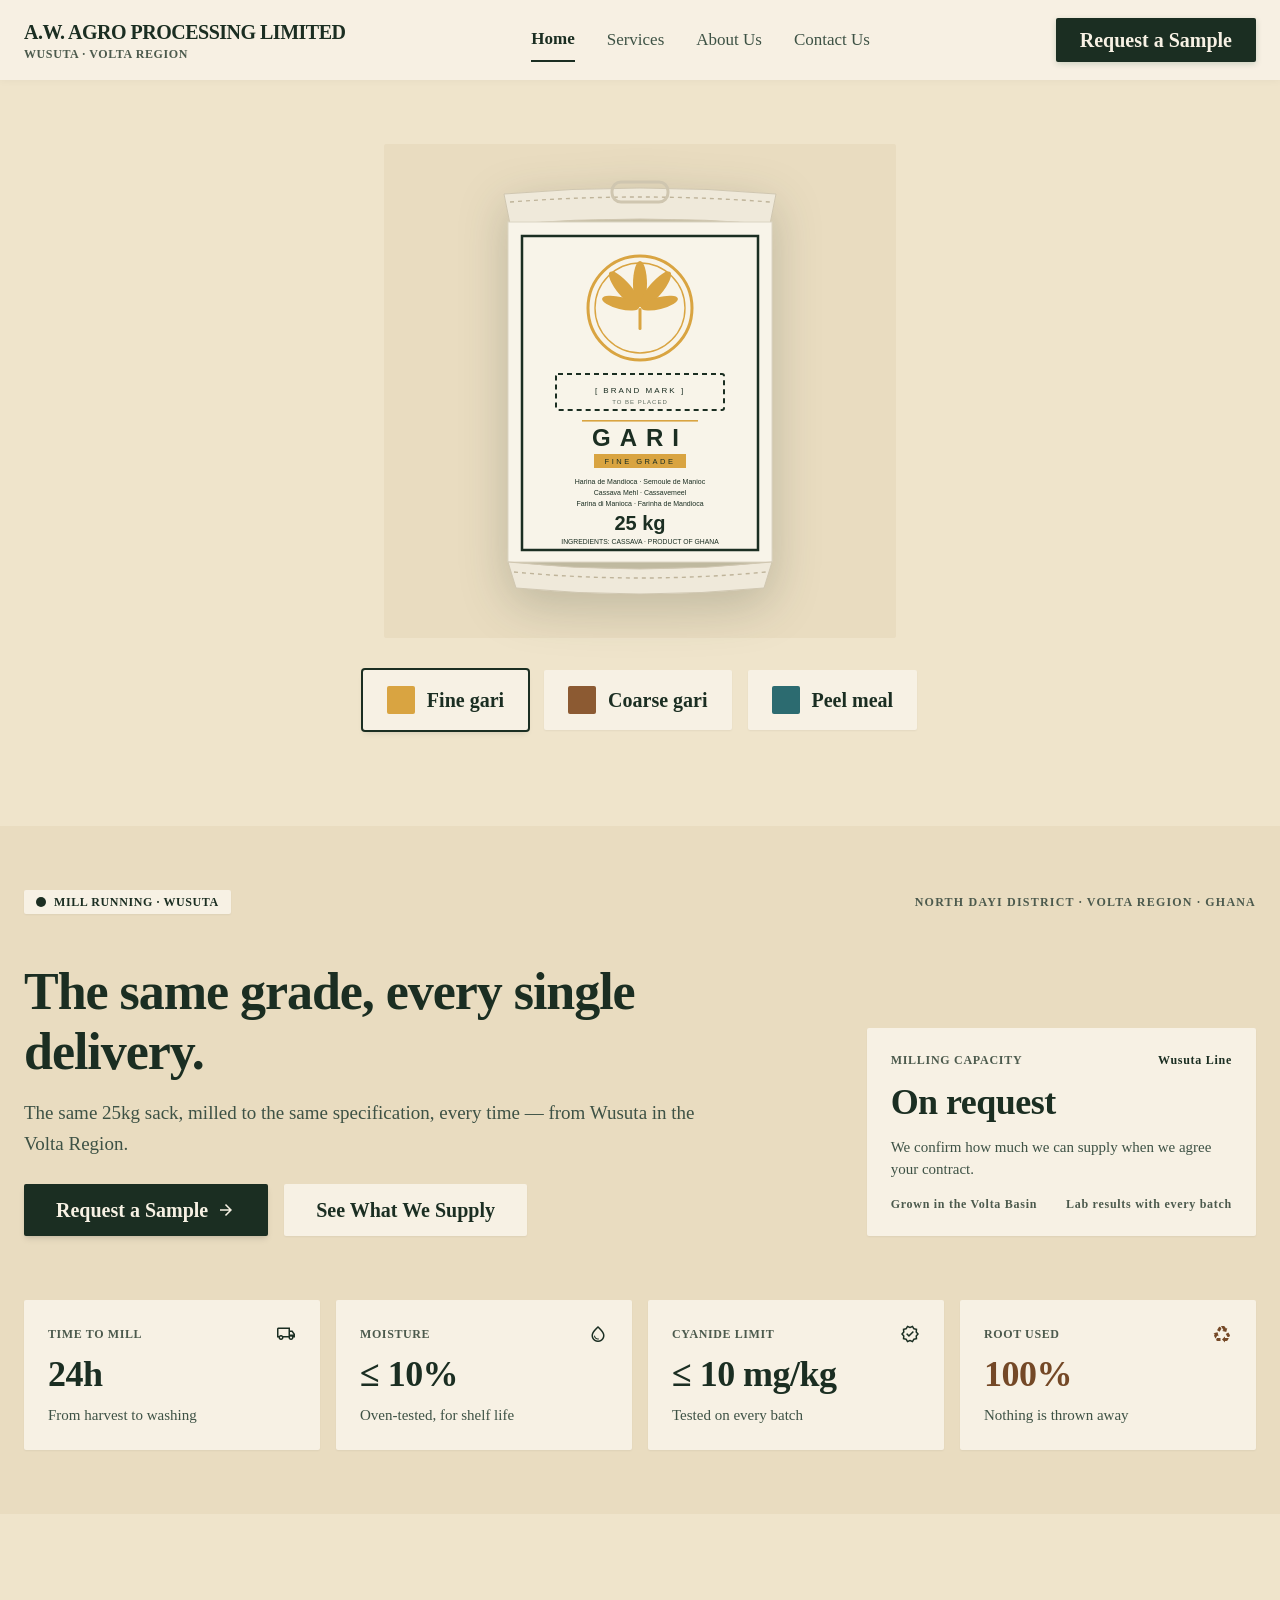
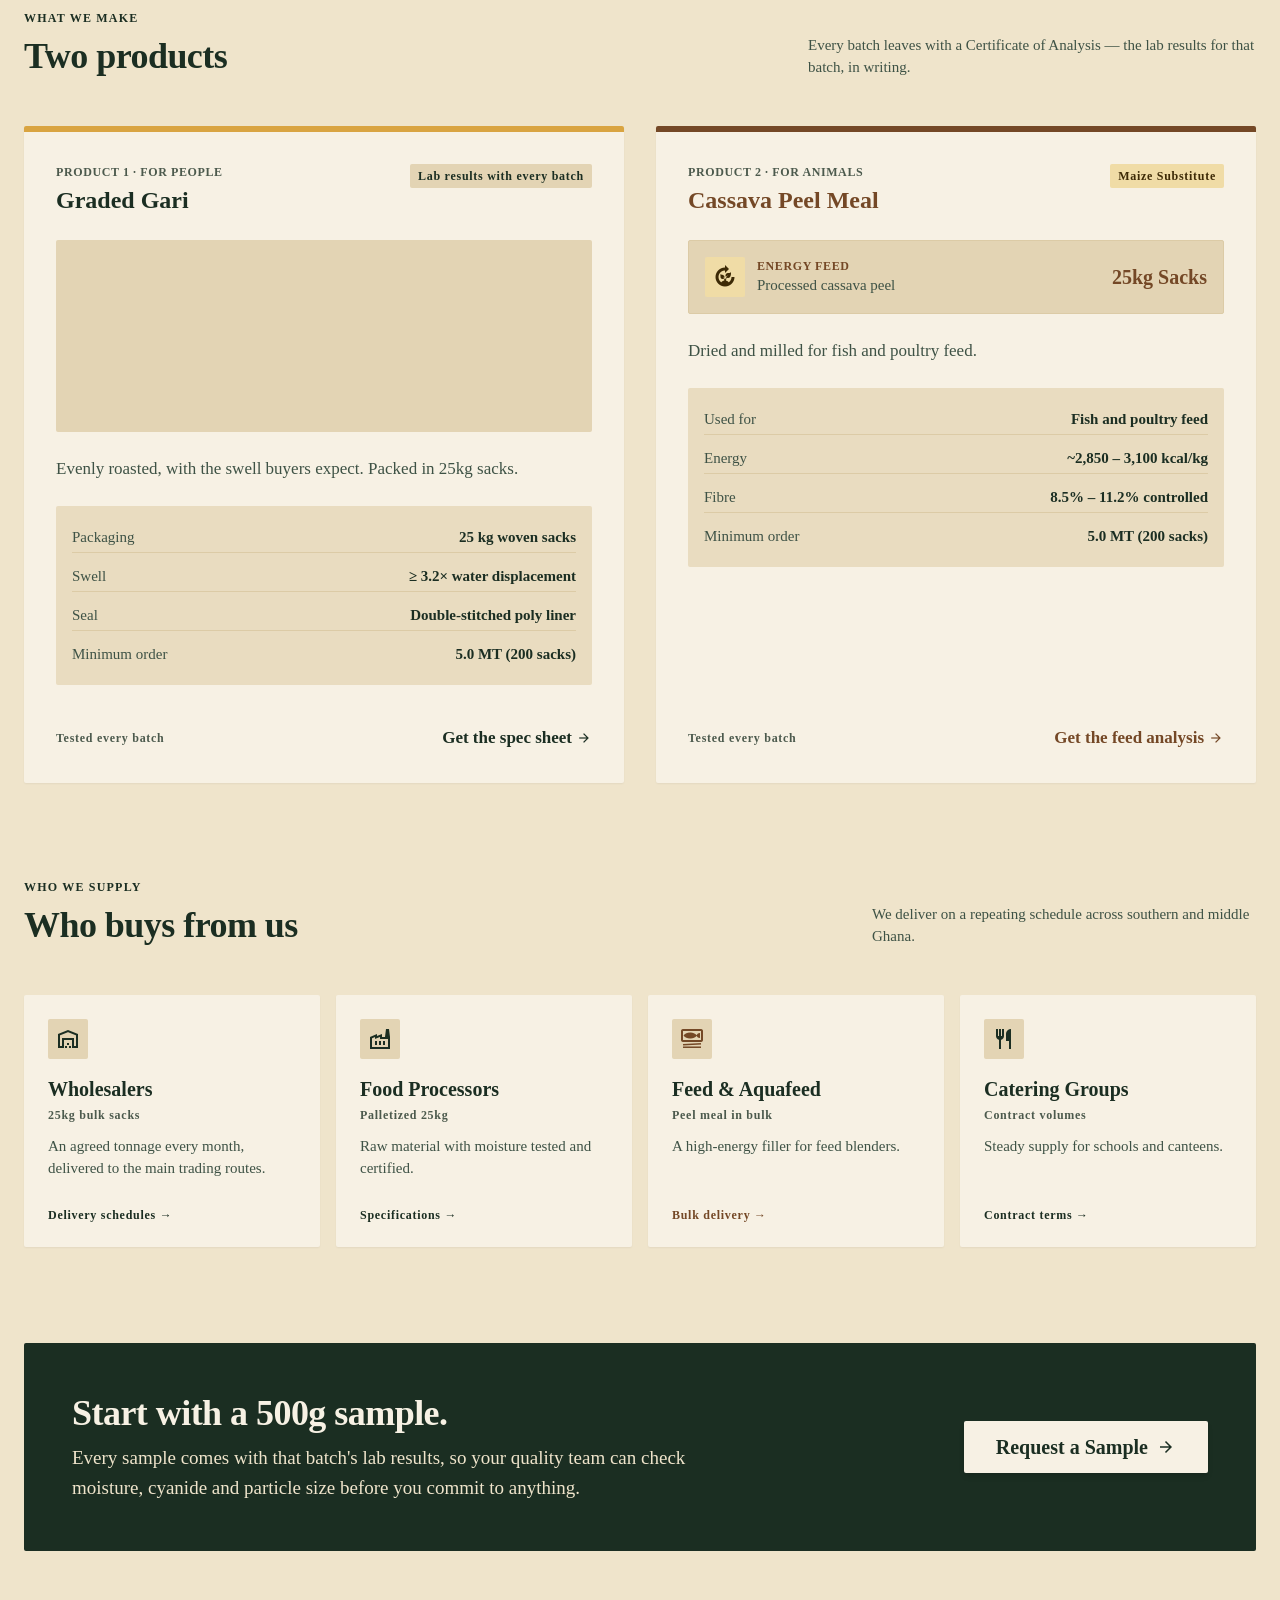
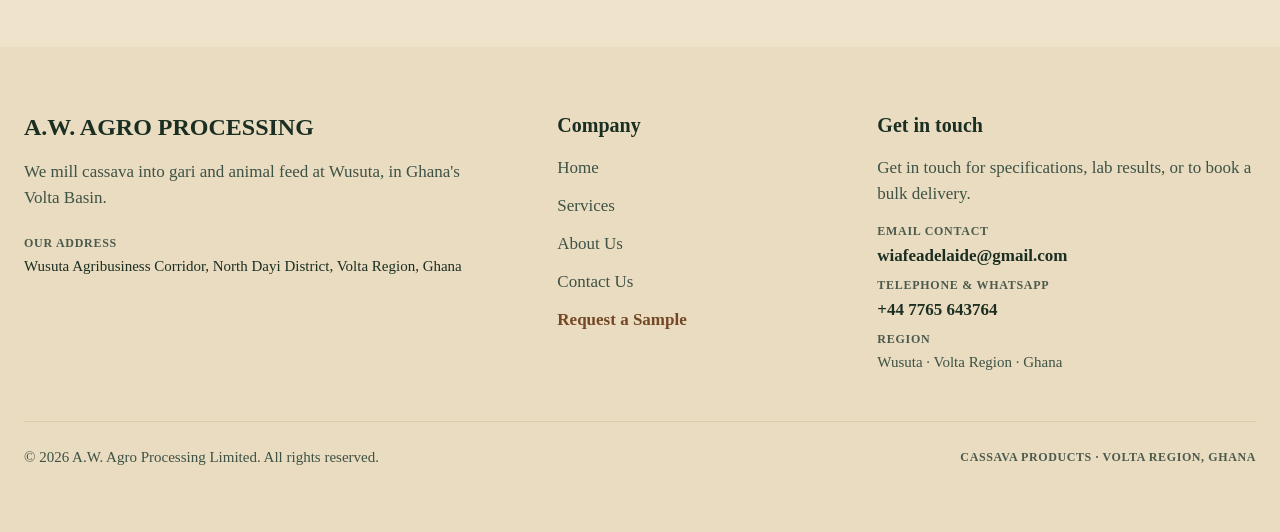
==== commit 3cf01b93: "Drop the packaging heading block" ====
--- a/index.html
+++ b/index.html
@@ -60,14 +60,8 @@
 <div class="flex flex-col w-full">
 
 <!-- SECTION 1: THE SACK -->
-<section class="w-full px-gutter-mobile lg:px-gutter-desktop pt-space-3xl pb-space-4xl" id="packaging">
+<section aria-label="Packaging" class="w-full px-gutter-mobile lg:px-gutter-desktop pt-space-3xl pb-space-4xl" id="packaging">
 <div class="max-w-container-max mx-auto flex flex-col items-center gap-space-xl text-center">
-
-<div class="flex flex-col items-center gap-space-xs">
-<span class="font-label-sm text-label-sm uppercase tracking-widest text-primary font-bold">Packaging</span>
-<h2 class="font-headline-lg text-headline-lg text-primary font-bold">What the sack looks like</h2>
-<p class="font-body-md text-body-md text-on-surface-variant max-w-md">Pick a product to see its sack.</p>
-</div>
 
 <div class="w-full max-w-lg bg-surface-container-low rounded p-space-xl flex items-center justify-center">
 <svg class="w-full max-w-[300px] h-auto drop-shadow-[0_14px_24px_rgba(27,46,34,0.22)]" id="sack-svg" style="--ink2:#d9a441" viewBox="0 0 300 430" xmlns="http://www.w3.org/2000/svg" role="img" aria-label="A 25kg cream sack with a cassava-leaf medallion, the product name, a grade panel and the net weight." aria-live="polite">
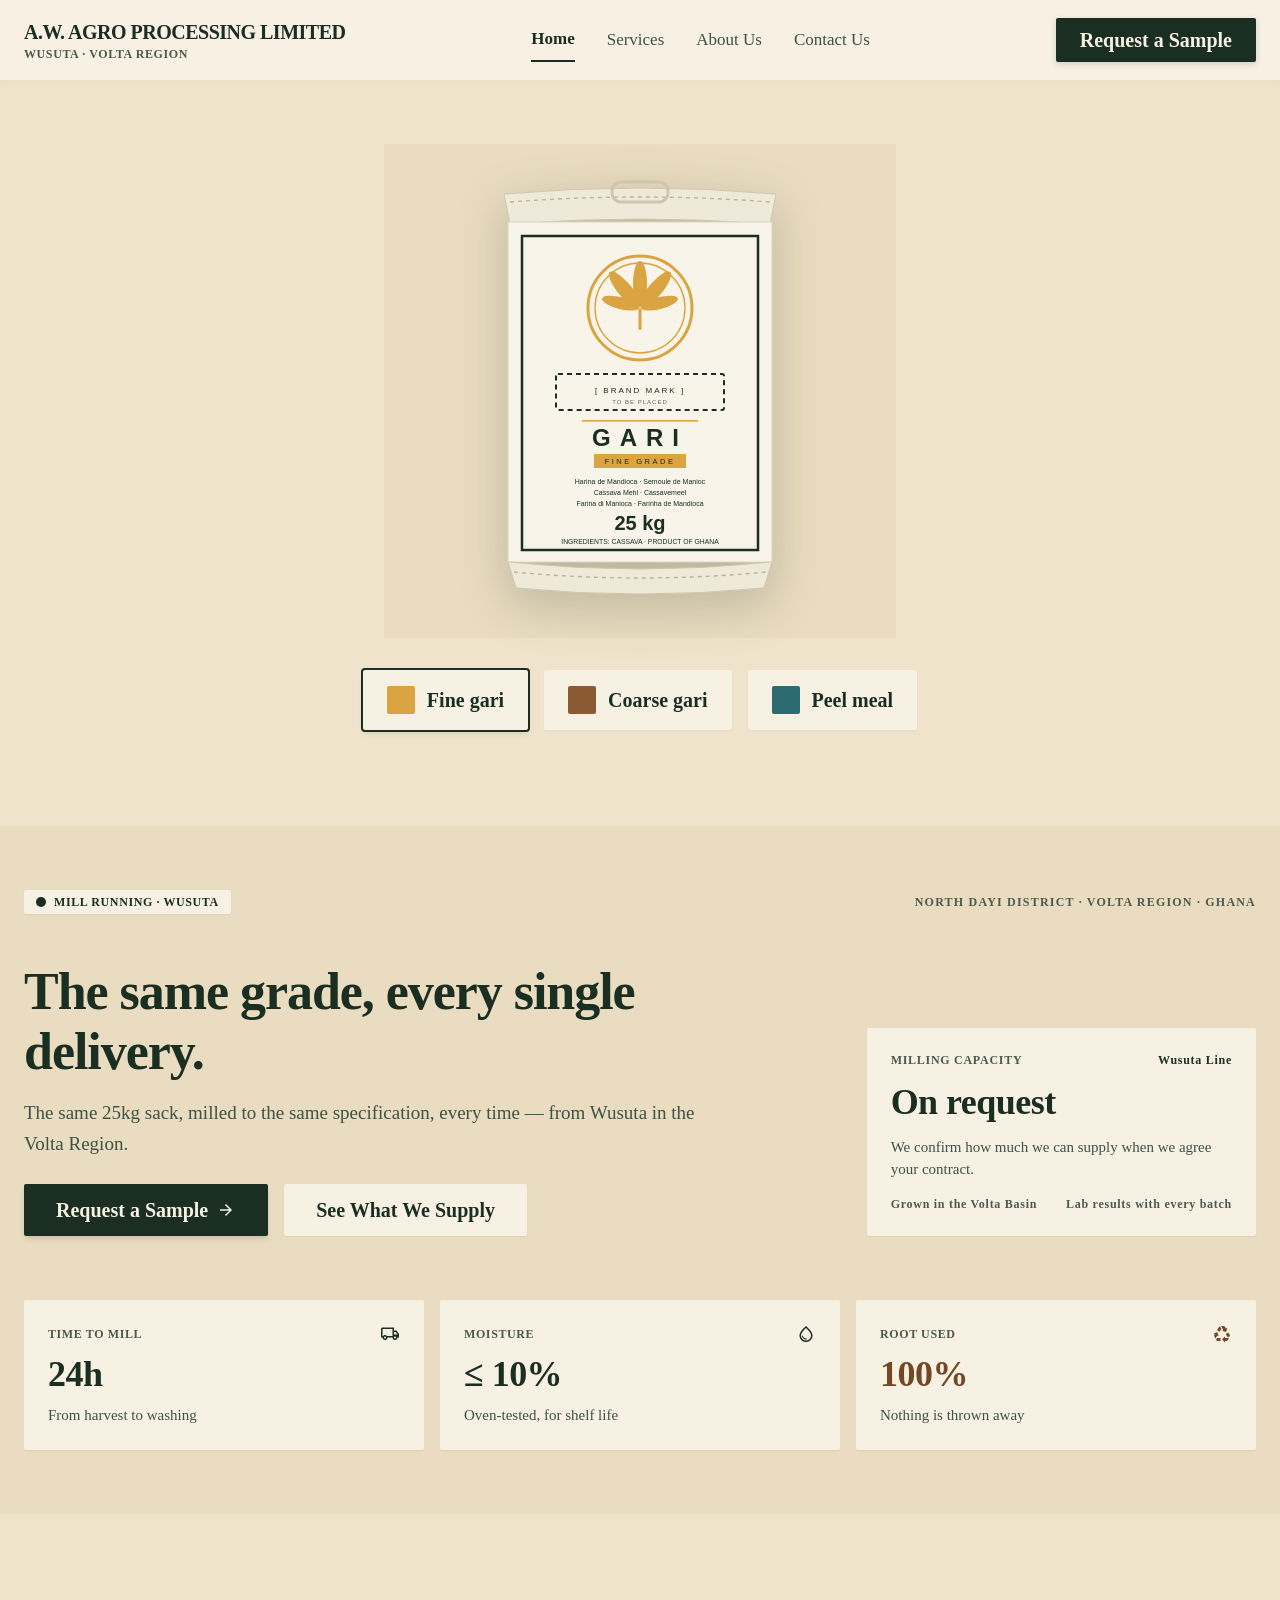
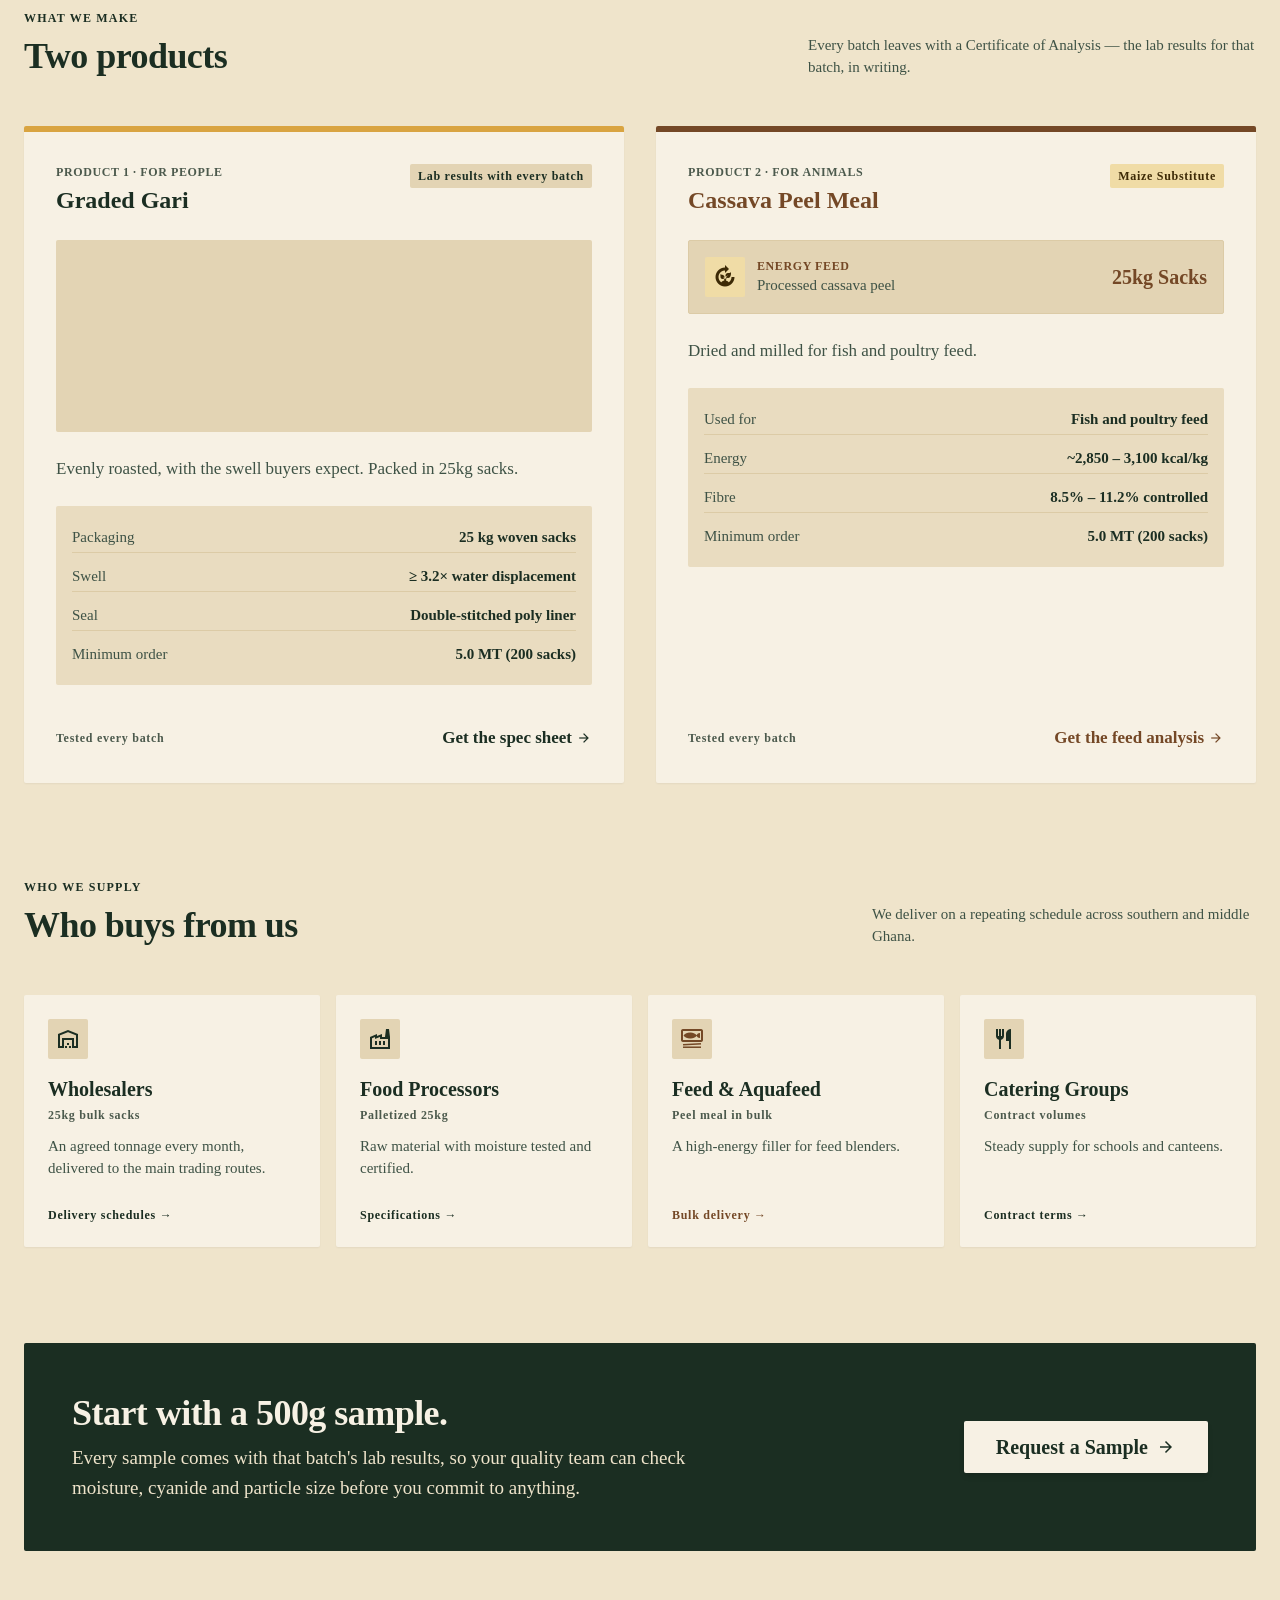
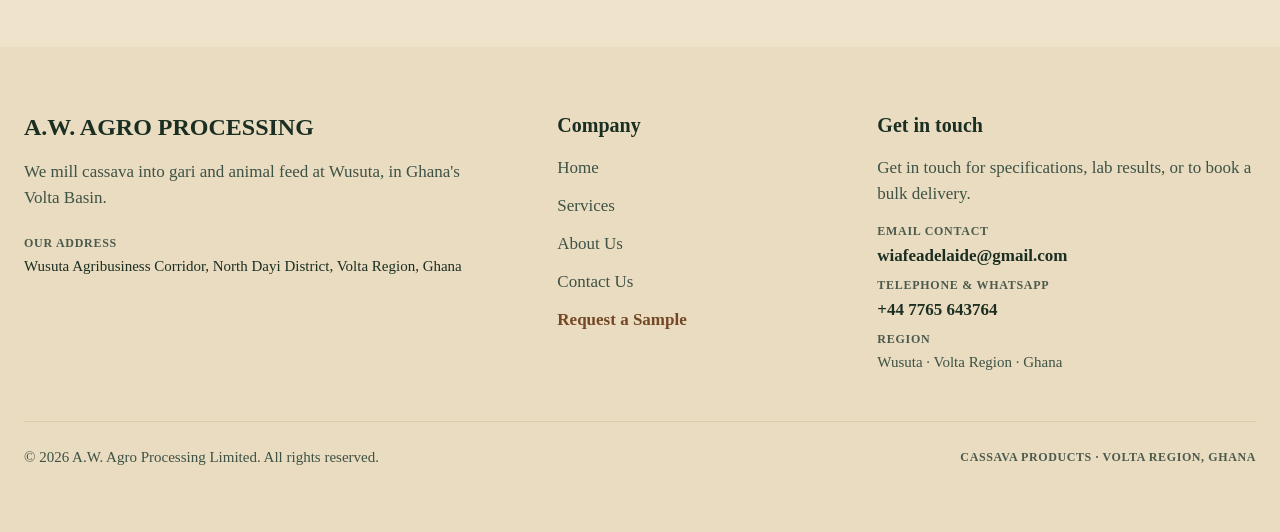
==== commit f2396a0f: "Remove the cyanide card from the home page strip" ====
--- a/index.html
+++ b/index.html
@@ -162,7 +162,7 @@
 </div>
 </div>
 
-<div class="grid grid-cols-2 lg:grid-cols-4 gap-space-md pt-space-md">
+<div class="grid grid-cols-1 sm:grid-cols-3 gap-space-md pt-space-md">
 <div class="bg-surface-container-lowest p-space-lg rounded shadow-sm flex flex-col gap-space-xs">
 <div class="flex items-center justify-between text-outline"><span class="font-label-sm text-label-sm uppercase font-semibold tracking-wider">Time to mill</span><span aria-hidden="true" class="material-symbols-outlined text-primary text-[20px]">local_shipping</span></div>
 <div class="font-headline-lg text-headline-lg text-primary font-bold">24h</div>
@@ -172,11 +172,6 @@
 <div class="flex items-center justify-between text-outline"><span class="font-label-sm text-label-sm uppercase font-semibold tracking-wider">Moisture</span><span aria-hidden="true" class="material-symbols-outlined text-primary text-[20px]">water_drop</span></div>
 <div class="font-headline-lg text-headline-lg text-primary font-bold">≤ 10%</div>
 <div class="font-body-sm text-body-sm text-on-surface-variant">Oven-tested, for shelf life</div>
-</div>
-<div class="bg-surface-container-lowest p-space-lg rounded shadow-sm flex flex-col gap-space-xs">
-<div class="flex items-center justify-between text-outline"><span class="font-label-sm text-label-sm uppercase font-semibold tracking-wider">Cyanide limit</span><span aria-hidden="true" class="material-symbols-outlined text-primary text-[20px]">verified</span></div>
-<div class="font-headline-lg text-headline-lg text-primary font-bold">≤ 10 mg/kg</div>
-<div class="font-body-sm text-body-sm text-on-surface-variant">Tested on every batch</div>
 </div>
 <div class="bg-surface-container-lowest p-space-lg rounded shadow-sm flex flex-col gap-space-xs">
 <div class="flex items-center justify-between text-outline"><span class="font-label-sm text-label-sm uppercase font-semibold tracking-wider">Root used</span><span aria-hidden="true" class="material-symbols-outlined text-secondary text-[20px]">recycling</span></div>
--- a/assets/site.css
+++ b/assets/site.css
@@ -1 +1 @@
-*,:after,:before{--tw-border-spacing-x:0;--tw-border-spacing-y:0;--tw-translate-x:0;--tw-translate-y:0;--tw-rotate:0;--tw-skew-x:0;--tw-skew-y:0;--tw-scale-x:1;--tw-scale-y:1;--tw-pan-x: ;--tw-pan-y: ;--tw-pinch-zoom: ;--tw-scroll-snap-strictness:proximity;--tw-gradient-from-position: ;--tw-gradient-via-position: ;--tw-gradient-to-position: ;--tw-ordinal: ;--tw-slashed-zero: ;--tw-numeric-figure: ;--tw-numeric-spacing: ;--tw-numeric-fraction: ;--tw-ring-inset: ;--tw-ring-offset-width:0px;--tw-ring-offset-color:#fff;--tw-ring-color:rgba(59,130,246,.5);--tw-ring-offset-shadow:0 0 #0000;--tw-ring-shadow:0 0 #0000;--tw-shadow:0 0 #0000;--tw-shadow-colored:0 0 #0000;--tw-blur: ;--tw-brightness: ;--tw-contrast: ;--tw-grayscale: ;--tw-hue-rotate: ;--tw-invert: ;--tw-saturate: ;--tw-sepia: ;--tw-drop-shadow: ;--tw-backdrop-blur: ;--tw-backdrop-brightness: ;--tw-backdrop-contrast: ;--tw-backdrop-grayscale: ;--tw-backdrop-hue-rotate: ;--tw-backdrop-invert: ;--tw-backdrop-opacity: ;--tw-backdrop-saturate: ;--tw-backdrop-sepia: ;--tw-contain-size: ;--tw-contain-layout: ;--tw-contain-paint: ;--tw-contain-style: }::backdrop{--tw-border-spacing-x:0;--tw-border-spacing-y:0;--tw-translate-x:0;--tw-translate-y:0;--tw-rotate:0;--tw-skew-x:0;--tw-skew-y:0;--tw-scale-x:1;--tw-scale-y:1;--tw-pan-x: ;--tw-pan-y: ;--tw-pinch-zoom: ;--tw-scroll-snap-strictness:proximity;--tw-gradient-from-position: ;--tw-gradient-via-position: ;--tw-gradient-to-position: ;--tw-ordinal: ;--tw-slashed-zero: ;--tw-numeric-figure: ;--tw-numeric-spacing: ;--tw-numeric-fraction: ;--tw-ring-inset: ;--tw-ring-offset-width:0px;--tw-ring-offset-color:#fff;--tw-ring-color:rgba(59,130,246,.5);--tw-ring-offset-shadow:0 0 #0000;--tw-ring-shadow:0 0 #0000;--tw-shadow:0 0 #0000;--tw-shadow-colored:0 0 #0000;--tw-blur: ;--tw-brightness: ;--tw-contrast: ;--tw-grayscale: ;--tw-hue-rotate: ;--tw-invert: ;--tw-saturate: ;--tw-sepia: ;--tw-drop-shadow: ;--tw-backdrop-blur: ;--tw-backdrop-brightness: ;--tw-backdrop-contrast: ;--tw-backdrop-grayscale: ;--tw-backdrop-hue-rotate: ;--tw-backdrop-invert: ;--tw-backdrop-opacity: ;--tw-backdrop-saturate: ;--tw-backdrop-sepia: ;--tw-contain-size: ;--tw-contain-layout: ;--tw-contain-paint: ;--tw-contain-style: }/*! tailwindcss v3.4.19 | MIT License | https://tailwindcss.com*/*,:after,:before{box-sizing:border-box;border:0 solid #e5e7eb}:after,:before{--tw-content:""}:host,html{line-height:1.5;-webkit-text-size-adjust:100%;-moz-tab-size:4;-o-tab-size:4;tab-size:4;font-family:ui-sans-serif,system-ui,sans-serif,Apple Color Emoji,Segoe UI Emoji,Segoe UI Symbol,Noto Color Emoji;font-feature-settings:normal;font-variation-settings:normal;-webkit-tap-highlight-color:transparent}body{margin:0;line-height:inherit}hr{height:0;color:inherit;border-top-width:1px}abbr:where([title]){-webkit-text-decoration:underline dotted;text-decoration:underline dotted}h1,h2,h3,h4,h5,h6{font-size:inherit;font-weight:inherit}a{color:inherit;text-decoration:inherit}b,strong{font-weight:bolder}code,kbd,pre,samp{font-family:ui-monospace,SFMono-Regular,Menlo,Monaco,Consolas,Liberation Mono,Courier New,monospace;font-feature-settings:normal;font-variation-settings:normal;font-size:1em}small{font-size:80%}sub,sup{font-size:75%;line-height:0;position:relative;vertical-align:baseline}sub{bottom:-.25em}sup{top:-.5em}table{text-indent:0;border-color:inherit;border-collapse:collapse}button,input,optgroup,select,textarea{font-family:inherit;font-feature-settings:inherit;font-variation-settings:inherit;font-size:100%;font-weight:inherit;line-height:inherit;letter-spacing:inherit;color:inherit;margin:0;padding:0}button,select{text-transform:none}button,input:where([type=button]),input:where([type=reset]),input:where([type=submit]){-webkit-appearance:button;background-color:transparent;background-image:none}:-moz-focusring{outline:auto}:-moz-ui-invalid{box-shadow:none}progress{vertical-align:baseline}::-webkit-inner-spin-button,::-webkit-outer-spin-button{height:auto}[type=search]{-webkit-appearance:textfield;outline-offset:-2px}::-webkit-search-decoration{-webkit-appearance:none}::-webkit-file-upload-button{-webkit-appearance:button;font:inherit}summary{display:list-item}blockquote,dd,dl,figure,h1,h2,h3,h4,h5,h6,hr,p,pre{margin:0}fieldset{margin:0}fieldset,legend{padding:0}menu,ol,ul{list-style:none;margin:0;padding:0}dialog{padding:0}textarea{resize:vertical}input::-moz-placeholder,textarea::-moz-placeholder{opacity:1;color:#9ca3af}input::placeholder,textarea::placeholder{opacity:1;color:#9ca3af}[role=button],button{cursor:pointer}:disabled{cursor:default}audio,canvas,embed,iframe,img,object,svg,video{display:block;vertical-align:middle}img,video{max-width:100%;height:auto}[hidden]:where(:not([hidden=until-found])){display:none}.material-symbols-outlined{font-family:Material Symbols Outlined;font-weight:400;font-style:normal;line-height:1;letter-spacing:normal;text-transform:none;display:inline-block;white-space:nowrap;word-wrap:normal;direction:ltr;font-feature-settings:"liga";visibility:hidden}html.icons-ready .material-symbols-outlined{visibility:visible}html:not(.icons-ready) .material-symbols-outlined:not([data-probe]){width:1em;min-width:0;max-width:1em;flex:none;overflow:hidden}html:not(.icons-ready) #menu-toggle:before{content:"\2630";font-size:20px;line-height:1}html{scroll-behavior:smooth;scroll-padding-top:6rem}body{overscroll-behavior:none}[hidden]{display:none!important}main>:first-child{margin-top:0!important}main>:last-child{margin-bottom:0!important}:focus-visible{outline:2.5px solid #2c6b70;outline-offset:2px;border-radius:2px}#main:focus,[role=alert]:focus,[role=status]:focus{outline:none}@media (prefers-reduced-motion:reduce){html{scroll-behavior:auto}*,:after,:before{animation-duration:.01ms!important;animation-iteration-count:1!important;transition-duration:.01ms!important}}.container{width:100%}@media (min-width:640px){.container{max-width:640px}}@media (min-width:768px){.container{max-width:768px}}@media (min-width:1024px){.container{max-width:1024px}}@media (min-width:1280px){.container{max-width:1280px}}@media (min-width:1536px){.container{max-width:1536px}}.sr-only{position:absolute;width:1px;height:1px;padding:0;margin:-1px;overflow:hidden;clip:rect(0,0,0,0);white-space:nowrap;border-width:0}.pointer-events-none{pointer-events:none}.invisible{visibility:hidden}.static{position:static}.fixed{position:fixed}.absolute{position:absolute}.relative{position:relative}.inset-0{inset:0}.right-3{right:.75rem}.top-0{top:0}.top-2\.5{top:.625rem}.z-10{z-index:10}.z-20{z-index:20}.z-50{z-index:50}.mx-auto{margin-left:auto;margin-right:auto}.my-space-md{margin-top:1rem;margin-bottom:1rem}.-mt-6{margin-top:-1.5rem}.mb-1{margin-bottom:.25rem}.mb-space-2xl{margin-bottom:3rem}.mb-space-md{margin-bottom:1rem}.mb-space-xs{margin-bottom:.5rem}.ml-space-xs{margin-left:.5rem}.mt-0\.5{margin-top:.125rem}.mt-1{margin-top:.25rem}.mt-auto{margin-top:auto}.mt-space-2xl{margin-top:3rem}.mt-space-2xs{margin-top:.25rem}.mt-space-lg{margin-top:1.5rem}.mt-space-md{margin-top:1rem}.mt-space-sm{margin-top:.75rem}.mt-space-xs{margin-top:.5rem}.block{display:block}.flex{display:flex}.inline-flex{display:inline-flex}.table{display:table}.grid{display:grid}.hidden{display:none}.h-1\.5{height:.375rem}.h-10{height:2.5rem}.h-11{height:2.75rem}.h-12{height:3rem}.h-2{height:.5rem}.h-2\.5{height:.625rem}.h-20{height:5rem}.h-44{height:11rem}.h-48{height:12rem}.h-5{height:1.25rem}.h-56{height:14rem}.h-7{height:1.75rem}.h-8{height:2rem}.h-9{height:2.25rem}.h-auto{height:auto}.h-full{height:100%}.min-h-screen{min-height:100vh}.w-10{width:2.5rem}.w-12{width:3rem}.w-2{width:.5rem}.w-2\.5{width:.625rem}.w-5{width:1.25rem}.w-7{width:1.75rem}.w-8{width:2rem}.w-9{width:2.25rem}.w-auto{width:auto}.w-fit{width:-moz-fit-content;width:fit-content}.w-full{width:100%}.min-w-0{min-width:0}.min-w-\[140px\]{min-width:140px}.max-w-2xl{max-width:42rem}.max-w-3xl{max-width:48rem}.max-w-4xl{max-width:56rem}.max-w-\[300px\]{max-width:300px}.max-w-container-max{max-width:80rem}.max-w-lg{max-width:32rem}.max-w-md{max-width:28rem}.max-w-sm{max-width:24rem}.max-w-xl{max-width:36rem}.flex-1{flex:1 1 0%}.shrink-0{flex-shrink:0}.transform{transform:translate(var(--tw-translate-x),var(--tw-translate-y)) rotate(var(--tw-rotate)) skewX(var(--tw-skew-x)) skewY(var(--tw-skew-y)) scaleX(var(--tw-scale-x)) scaleY(var(--tw-scale-y))}@keyframes pulse{50%{opacity:.5}}.animate-pulse{animation:pulse 2s cubic-bezier(.4,0,.6,1) infinite}.cursor-pointer{cursor:pointer}.resize-y{resize:vertical}.appearance-none{-webkit-appearance:none;-moz-appearance:none;appearance:none}.grid-cols-1{grid-template-columns:repeat(1,minmax(0,1fr))}.grid-cols-2{grid-template-columns:repeat(2,minmax(0,1fr))}.grid-cols-3{grid-template-columns:repeat(3,minmax(0,1fr))}.flex-col{flex-direction:column}.flex-wrap{flex-wrap:wrap}.items-start{align-items:flex-start}.items-end{align-items:flex-end}.items-center{align-items:center}.items-baseline{align-items:baseline}.items-stretch{align-items:stretch}.justify-center{justify-content:center}.justify-between{justify-content:space-between}.gap-1{gap:.25rem}.gap-2{gap:.5rem}.gap-space-2xl{gap:3rem}.gap-space-2xs{gap:.25rem}.gap-space-lg{gap:1.5rem}.gap-space-md{gap:1rem}.gap-space-sm{gap:.75rem}.gap-space-xl{gap:2rem}.gap-space-xs{gap:.5rem}.divide-y>:not([hidden])~:not([hidden]){--tw-divide-y-reverse:0;border-top-width:calc(1px*(1 - var(--tw-divide-y-reverse)));border-bottom-width:calc(1px*var(--tw-divide-y-reverse))}.divide-surface-container-high>:not([hidden])~:not([hidden]){--tw-divide-opacity:1;border-color:rgb(220 203 166/var(--tw-divide-opacity,1))}.overflow-hidden{overflow:hidden}.overflow-x-auto{overflow-x:auto}.whitespace-nowrap{white-space:nowrap}.break-all{word-break:break-all}.rounded{border-radius:.125rem}.rounded-full{border-radius:.75rem}.rounded-lg{border-radius:.25rem}.rounded-xl{border-radius:.5rem}.rounded-l{border-top-left-radius:.125rem;border-bottom-left-radius:.125rem}.rounded-r{border-top-right-radius:.125rem;border-bottom-right-radius:.125rem}.border{border-width:1px}.border-b{border-bottom-width:1px}.border-b-2{border-bottom-width:2px}.border-t{border-top-width:1px}.border-primary{--tw-border-opacity:1;border-color:rgb(27 46 34/var(--tw-border-opacity,1))}.border-surface-container{--tw-border-opacity:1;border-color:rgb(227 212 180/var(--tw-border-opacity,1))}.border-surface-container-high,.border-surface-variant{--tw-border-opacity:1;border-color:rgb(220 203 166/var(--tw-border-opacity,1))}.bg-error-container{--tw-bg-opacity:1;background-color:rgb(242 211 200/var(--tw-bg-opacity,1))}.bg-gari{--tw-bg-opacity:1;background-color:rgb(217 164 65/var(--tw-bg-opacity,1))}.bg-primary{--tw-bg-opacity:1;background-color:rgb(27 46 34/var(--tw-bg-opacity,1))}.bg-primary-container\/40{background-color:rgba(53,84,63,.4)}.bg-primary-container\/80{background-color:rgba(53,84,63,.8)}.bg-primary-fixed{--tw-bg-opacity:1;background-color:rgb(239 228 203/var(--tw-bg-opacity,1))}.bg-primary\/10{background-color:rgba(27,46,34,.1)}.bg-secondary{--tw-bg-opacity:1;background-color:rgb(116 72 38/var(--tw-bg-opacity,1))}.bg-secondary-fixed{--tw-bg-opacity:1;background-color:rgb(240 220 166/var(--tw-bg-opacity,1))}.bg-secondary\/10{background-color:rgba(116,72,38,.1)}.bg-surface{--tw-bg-opacity:1;background-color:rgb(239 228 203/var(--tw-bg-opacity,1))}.bg-surface-container{--tw-bg-opacity:1;background-color:rgb(227 212 180/var(--tw-bg-opacity,1))}.bg-surface-container-high{--tw-bg-opacity:1;background-color:rgb(220 203 166/var(--tw-bg-opacity,1))}.bg-surface-container-highest{--tw-bg-opacity:1;background-color:rgb(213 194 154/var(--tw-bg-opacity,1))}.bg-surface-container-low{--tw-bg-opacity:1;background-color:rgb(233 220 192/var(--tw-bg-opacity,1))}.bg-surface-container-lowest{--tw-bg-opacity:1;background-color:rgb(247 241 228/var(--tw-bg-opacity,1))}.bg-surface-container-lowest\/10{background-color:hsla(41,54%,93%,.1)}.bg-surface-container-lowest\/90{background-color:hsla(41,54%,93%,.9)}.bg-surface-container-lowest\/95{background-color:hsla(41,54%,93%,.95)}.bg-tertiary{--tw-bg-opacity:1;background-color:rgb(37 90 94/var(--tw-bg-opacity,1))}.bg-gradient-to-t{background-image:linear-gradient(to top,var(--tw-gradient-stops))}.from-primary{--tw-gradient-from:#1b2e22 var(--tw-gradient-from-position);--tw-gradient-to:rgba(27,46,34,0) var(--tw-gradient-to-position);--tw-gradient-stops:var(--tw-gradient-from),var(--tw-gradient-to)}.via-primary\/70{--tw-gradient-to:rgba(27,46,34,0) var(--tw-gradient-to-position);--tw-gradient-stops:var(--tw-gradient-from),rgba(27,46,34,.7) var(--tw-gradient-via-position),var(--tw-gradient-to)}.to-primary\/20{--tw-gradient-to:rgba(27,46,34,.2) var(--tw-gradient-to-position)}.bg-cover{background-size:cover}.bg-center{background-position:50%}.object-contain{-o-object-fit:contain;object-fit:contain}.object-cover{-o-object-fit:cover;object-fit:cover}.p-1\.5{padding:.375rem}.p-space-2xl{padding:3rem}.p-space-2xs{padding:.25rem}.p-space-lg{padding:1.5rem}.p-space-md{padding:1rem}.p-space-sm{padding:.75rem}.p-space-xl{padding:2rem}.p-space-xs{padding:.5rem}.px-2{padding-left:.5rem;padding-right:.5rem}.px-3{padding-left:.75rem;padding-right:.75rem}.px-gutter-mobile{padding-left:1rem;padding-right:1rem}.px-space-lg{padding-left:1.5rem;padding-right:1.5rem}.px-space-md{padding-left:1rem;padding-right:1rem}.px-space-sm{padding-left:.75rem;padding-right:.75rem}.px-space-xl{padding-left:2rem;padding-right:2rem}.px-space-xs{padding-left:.5rem;padding-right:.5rem}.py-0\.5{padding-top:.125rem;padding-bottom:.125rem}.py-1{padding-top:.25rem;padding-bottom:.25rem}.py-2\.5{padding-top:.625rem;padding-bottom:.625rem}.py-3{padding-top:.75rem;padding-bottom:.75rem}.py-space-2xl{padding-top:3rem;padding-bottom:3rem}.py-space-2xs{padding-top:.25rem;padding-bottom:.25rem}.py-space-3xl{padding-top:4rem;padding-bottom:4rem}.py-space-4xl{padding-top:6rem;padding-bottom:6rem}.py-space-md{padding-top:1rem;padding-bottom:1rem}.py-space-sm{padding-top:.75rem;padding-bottom:.75rem}.py-space-xs{padding-top:.5rem;padding-bottom:.5rem}.pb-space-2xl{padding-bottom:3rem}.pb-space-4xl{padding-bottom:6rem}.pb-space-md{padding-bottom:1rem}.pr-10{padding-right:2.5rem}.pt-20{padding-top:5rem}.pt-space-2xs{padding-top:.25rem}.pt-space-3xl{padding-top:4rem}.pt-space-lg{padding-top:1.5rem}.pt-space-md{padding-top:1rem}.pt-space-sm{padding-top:.75rem}.pt-space-xl{padding-top:2rem}.pt-space-xs{padding-top:.5rem}.text-left{text-align:left}.text-center{text-align:center}.text-right{text-align:right}.font-body-lg,.font-body-md,.font-body-sm{font-family:Source Sans\ 3}.font-display,.font-headline-lg,.font-headline-md,.font-headline-sm,.font-label-md,.font-label-sm{font-family:Work Sans}.text-\[10px\]{font-size:10px}.text-\[11px\]{font-size:11px}.text-\[12px\]{font-size:12px}.text-\[14px\]{font-size:14px}.text-\[16px\]{font-size:16px}.text-\[18px\]{font-size:18px}.text-\[20px\]{font-size:20px}.text-\[22px\]{font-size:22px}.text-\[24px\]{font-size:24px}.text-\[28px\]{font-size:28px}.text-\[32px\]{font-size:32px}.text-\[9px\]{font-size:9px}.text-body-lg{font-size:19px;line-height:30px;font-weight:400}.text-body-md{font-size:17px;line-height:26px;font-weight:400}.text-body-sm{font-size:15px;line-height:22px;font-weight:400}.text-headline-lg{font-size:36px;line-height:44px;letter-spacing:-.015em;font-weight:600}.text-headline-md{font-size:24px;line-height:32px;font-weight:600}.text-headline-sm{font-size:20px;line-height:28px;font-weight:600}.text-label-md{font-size:13px;line-height:18px;letter-spacing:.05em;font-weight:600}.text-label-sm{font-size:12px;line-height:16px;letter-spacing:.06em;font-weight:600}.font-bold{font-weight:700}.font-semibold{font-weight:600}.uppercase{text-transform:uppercase}.leading-none{line-height:1}.leading-relaxed{line-height:1.625}.tracking-tight{letter-spacing:-.025em}.tracking-wider{letter-spacing:.05em}.tracking-widest{letter-spacing:.1em}.text-on-error-container{--tw-text-opacity:1;color:rgb(92 17 9/var(--tw-text-opacity,1))}.text-on-primary{--tw-text-opacity:1;color:rgb(247 241 228/var(--tw-text-opacity,1))}.text-on-primary-fixed{--tw-text-opacity:1;color:rgb(27 46 34/var(--tw-text-opacity,1))}.text-on-secondary{--tw-text-opacity:1;color:rgb(247 241 228/var(--tw-text-opacity,1))}.text-on-secondary-fixed{--tw-text-opacity:1;color:rgb(61 42 6/var(--tw-text-opacity,1))}.text-on-surface{--tw-text-opacity:1;color:rgb(27 46 34/var(--tw-text-opacity,1))}.text-on-surface-variant{--tw-text-opacity:1;color:rgb(62 82 69/var(--tw-text-opacity,1))}.text-on-tertiary{--tw-text-opacity:1;color:rgb(247 241 228/var(--tw-text-opacity,1))}.text-outline{--tw-text-opacity:1;color:rgb(76 90 77/var(--tw-text-opacity,1))}.text-primary{--tw-text-opacity:1;color:rgb(27 46 34/var(--tw-text-opacity,1))}.text-primary-fixed{--tw-text-opacity:1;color:rgb(239 228 203/var(--tw-text-opacity,1))}.text-primary-fixed\/80{color:hsla(42,53%,87%,.8)}.text-secondary{--tw-text-opacity:1;color:rgb(116 72 38/var(--tw-text-opacity,1))}.text-tertiary{--tw-text-opacity:1;color:rgb(37 90 94/var(--tw-text-opacity,1))}.underline{text-decoration-line:underline}.opacity-10{opacity:.1}.shadow-\[0_1px_8px_rgba\(0\2c 0\2c 0\2c 0\.04\)\]{--tw-shadow:0 1px 8px rgba(0,0,0,.04);--tw-shadow-colored:0 1px 8px var(--tw-shadow-color);box-shadow:var(--tw-ring-offset-shadow,0 0 #0000),var(--tw-ring-shadow,0 0 #0000),var(--tw-shadow)}.shadow-\[0_2px_6px_rgba\(7\2c 60\2c 35\2c 0\.18\)\]{--tw-shadow:0 2px 6px rgba(7,60,35,.18);--tw-shadow-colored:0 2px 6px var(--tw-shadow-color);box-shadow:var(--tw-ring-offset-shadow,0 0 #0000),var(--tw-ring-shadow,0 0 #0000),var(--tw-shadow)}.shadow-\[0_6px_12px_rgba\(0\2c 0\2c 0\2c 0\.06\)\]{--tw-shadow:0 6px 12px rgba(0,0,0,.06);--tw-shadow-colored:0 6px 12px var(--tw-shadow-color)}.shadow-\[0_6px_12px_rgba\(0\2c 0\2c 0\2c 0\.06\)\],.shadow-md{box-shadow:var(--tw-ring-offset-shadow,0 0 #0000),var(--tw-ring-shadow,0 0 #0000),var(--tw-shadow)}.shadow-md{--tw-shadow:0 4px 6px -1px rgba(0,0,0,.1),0 2px 4px -2px rgba(0,0,0,.1);--tw-shadow-colored:0 4px 6px -1px var(--tw-shadow-color),0 2px 4px -2px var(--tw-shadow-color)}.shadow-sm{--tw-shadow:0 1px 2px 0 rgba(0,0,0,.05);--tw-shadow-colored:0 1px 2px 0 var(--tw-shadow-color);box-shadow:var(--tw-ring-offset-shadow,0 0 #0000),var(--tw-ring-shadow,0 0 #0000),var(--tw-shadow)}.ring-2{--tw-ring-offset-shadow:var(--tw-ring-inset) 0 0 0 var(--tw-ring-offset-width) var(--tw-ring-offset-color);--tw-ring-shadow:var(--tw-ring-inset) 0 0 0 calc(2px + var(--tw-ring-offset-width)) var(--tw-ring-color);box-shadow:var(--tw-ring-offset-shadow),var(--tw-ring-shadow),var(--tw-shadow,0 0 #0000)}.ring-primary{--tw-ring-opacity:1;--tw-ring-color:rgb(27 46 34/var(--tw-ring-opacity,1))}.drop-shadow-\[0_14px_24px_rgba\(27\2c 46\2c 34\2c 0\.22\)\]{--tw-drop-shadow:drop-shadow(0 14px 24px rgba(27,46,34,.22))}.drop-shadow-\[0_14px_24px_rgba\(27\2c 46\2c 34\2c 0\.22\)\],.filter{filter:var(--tw-blur) var(--tw-brightness) var(--tw-contrast) var(--tw-grayscale) var(--tw-hue-rotate) var(--tw-invert) var(--tw-saturate) var(--tw-sepia) var(--tw-drop-shadow)}.backdrop-blur-md{--tw-backdrop-blur:blur(12px)}.backdrop-blur-md,.backdrop-blur-sm{-webkit-backdrop-filter:var(--tw-backdrop-blur) var(--tw-backdrop-brightness) var(--tw-backdrop-contrast) var(--tw-backdrop-grayscale) var(--tw-backdrop-hue-rotate) var(--tw-backdrop-invert) var(--tw-backdrop-opacity) var(--tw-backdrop-saturate) var(--tw-backdrop-sepia);backdrop-filter:var(--tw-backdrop-blur) var(--tw-backdrop-brightness) var(--tw-backdrop-contrast) var(--tw-backdrop-grayscale) var(--tw-backdrop-hue-rotate) var(--tw-backdrop-invert) var(--tw-backdrop-opacity) var(--tw-backdrop-saturate) var(--tw-backdrop-sepia)}.backdrop-blur-sm{--tw-backdrop-blur:blur(4px)}.backdrop-blur-xl{--tw-backdrop-blur:blur(24px);-webkit-backdrop-filter:var(--tw-backdrop-blur) var(--tw-backdrop-brightness) var(--tw-backdrop-contrast) var(--tw-backdrop-grayscale) var(--tw-backdrop-hue-rotate) var(--tw-backdrop-invert) var(--tw-backdrop-opacity) var(--tw-backdrop-saturate) var(--tw-backdrop-sepia);backdrop-filter:var(--tw-backdrop-blur) var(--tw-backdrop-brightness) var(--tw-backdrop-contrast) var(--tw-backdrop-grayscale) var(--tw-backdrop-hue-rotate) var(--tw-backdrop-invert) var(--tw-backdrop-opacity) var(--tw-backdrop-saturate) var(--tw-backdrop-sepia)}.transition-all{transition-property:all;transition-timing-function:cubic-bezier(.4,0,.2,1);transition-duration:.15s}.transition-colors{transition-property:color,background-color,border-color,text-decoration-color,fill,stroke;transition-timing-function:cubic-bezier(.4,0,.2,1);transition-duration:.15s}.transition-shadow{transition-property:box-shadow;transition-timing-function:cubic-bezier(.4,0,.2,1);transition-duration:.15s}.hover\:bg-on-secondary-container:hover{--tw-bg-opacity:1;background-color:rgb(92 58 30/var(--tw-bg-opacity,1))}.hover\:bg-primary-container:hover{--tw-bg-opacity:1;background-color:rgb(53 84 63/var(--tw-bg-opacity,1))}.hover\:bg-primary\/10:hover{background-color:rgba(27,46,34,.1)}.hover\:bg-surface:hover{--tw-bg-opacity:1;background-color:rgb(239 228 203/var(--tw-bg-opacity,1))}.hover\:bg-surface-container:hover{--tw-bg-opacity:1;background-color:rgb(227 212 180/var(--tw-bg-opacity,1))}.hover\:bg-surface-container-low:hover{--tw-bg-opacity:1;background-color:rgb(233 220 192/var(--tw-bg-opacity,1))}.hover\:text-on-secondary-container:hover{--tw-text-opacity:1;color:rgb(92 58 30/var(--tw-text-opacity,1))}.hover\:text-on-surface:hover,.hover\:text-primary:hover{--tw-text-opacity:1;color:rgb(27 46 34/var(--tw-text-opacity,1))}.hover\:text-primary-container:hover{--tw-text-opacity:1;color:rgb(53 84 63/var(--tw-text-opacity,1))}.hover\:underline:hover{text-decoration-line:underline}.hover\:shadow-md:hover{--tw-shadow:0 4px 6px -1px rgba(0,0,0,.1),0 2px 4px -2px rgba(0,0,0,.1);--tw-shadow-colored:0 4px 6px -1px var(--tw-shadow-color),0 2px 4px -2px var(--tw-shadow-color);box-shadow:var(--tw-ring-offset-shadow,0 0 #0000),var(--tw-ring-shadow,0 0 #0000),var(--tw-shadow)}.focus\:not-sr-only:focus{position:static;width:auto;height:auto;padding:0;margin:0;overflow:visible;clip:auto;white-space:normal}.focus\:fixed:focus{position:fixed}.focus\:left-2:focus{left:.5rem}.focus\:top-2:focus{top:.5rem}.focus\:z-\[60\]:focus{z-index:60}.focus\:rounded:focus{border-radius:.125rem}.focus\:bg-primary:focus{--tw-bg-opacity:1;background-color:rgb(27 46 34/var(--tw-bg-opacity,1))}.focus\:px-space-md:focus{padding-left:1rem;padding-right:1rem}.focus\:py-space-xs:focus{padding-top:.5rem;padding-bottom:.5rem}.focus\:font-headline-sm:focus{font-family:Work Sans}.focus\:text-headline-sm:focus{font-size:20px;line-height:28px;font-weight:600}.focus\:text-on-primary:focus{--tw-text-opacity:1;color:rgb(247 241 228/var(--tw-text-opacity,1))}.focus\:outline-none:focus{outline:2px solid transparent;outline-offset:2px}.focus\:ring-0:focus{--tw-ring-offset-shadow:var(--tw-ring-inset) 0 0 0 var(--tw-ring-offset-width) var(--tw-ring-offset-color);--tw-ring-shadow:var(--tw-ring-inset) 0 0 0 calc(var(--tw-ring-offset-width)) var(--tw-ring-color)}.focus\:ring-0:focus,.focus\:ring-1:focus{box-shadow:var(--tw-ring-offset-shadow),var(--tw-ring-shadow),var(--tw-shadow,0 0 #0000)}.focus\:ring-1:focus{--tw-ring-offset-shadow:var(--tw-ring-inset) 0 0 0 var(--tw-ring-offset-width) var(--tw-ring-offset-color);--tw-ring-shadow:var(--tw-ring-inset) 0 0 0 calc(1px + var(--tw-ring-offset-width)) var(--tw-ring-color)}.focus\:ring-primary:focus{--tw-ring-opacity:1;--tw-ring-color:rgb(27 46 34/var(--tw-ring-opacity,1))}.group:hover .group-hover\:bg-primary{--tw-bg-opacity:1;background-color:rgb(27 46 34/var(--tw-bg-opacity,1))}.group:hover .group-hover\:bg-secondary{--tw-bg-opacity:1;background-color:rgb(116 72 38/var(--tw-bg-opacity,1))}.group:hover .group-hover\:text-on-primary,.group:hover .group-hover\:text-on-secondary{--tw-text-opacity:1;color:rgb(247 241 228/var(--tw-text-opacity,1))}.group:hover .group-hover\:text-primary-container{--tw-text-opacity:1;color:rgb(53 84 63/var(--tw-text-opacity,1))}@media (min-width:640px){.sm\:inline-flex{display:inline-flex}.sm\:w-1\/3{width:33.333333%}.sm\:w-2\/3{width:66.666667%}.sm\:w-auto{width:auto}.sm\:grid-cols-2{grid-template-columns:repeat(2,minmax(0,1fr))}.sm\:flex-row{flex-direction:row}.sm\:flex-nowrap{flex-wrap:nowrap}.sm\:items-center{align-items:center}.sm\:items-baseline{align-items:baseline}}@media (min-width:768px){.md\:col-span-3{grid-column:span 3/span 3}.md\:col-span-4{grid-column:span 4/span 4}.md\:col-span-5{grid-column:span 5/span 5}.md\:flex{display:flex}.md\:hidden{display:none}.md\:grid-cols-12{grid-template-columns:repeat(12,minmax(0,1fr))}.md\:grid-cols-2{grid-template-columns:repeat(2,minmax(0,1fr))}.md\:grid-cols-3{grid-template-columns:repeat(3,minmax(0,1fr))}.md\:grid-cols-4{grid-template-columns:repeat(4,minmax(0,1fr))}.md\:grid-cols-5{grid-template-columns:repeat(5,minmax(0,1fr))}.md\:flex-row{flex-direction:row}.md\:items-end{align-items:flex-end}.md\:items-center{align-items:center}}@media (min-width:1024px){.lg\:col-span-4{grid-column:span 4/span 4}.lg\:col-span-5{grid-column:span 5/span 5}.lg\:col-span-6{grid-column:span 6/span 6}.lg\:col-span-7{grid-column:span 7/span 7}.lg\:col-span-8{grid-column:span 8/span 8}.lg\:grid-cols-12{grid-template-columns:repeat(12,minmax(0,1fr))}.lg\:grid-cols-4{grid-template-columns:repeat(4,minmax(0,1fr))}.lg\:p-space-2xl{padding:3rem}.lg\:px-gutter-desktop{padding-left:1.5rem;padding-right:1.5rem}.lg\:py-space-4xl{padding-top:6rem;padding-bottom:6rem}.lg\:text-display{font-size:52px;line-height:60px;letter-spacing:-.02em;font-weight:700}}+*,:after,:before{--tw-border-spacing-x:0;--tw-border-spacing-y:0;--tw-translate-x:0;--tw-translate-y:0;--tw-rotate:0;--tw-skew-x:0;--tw-skew-y:0;--tw-scale-x:1;--tw-scale-y:1;--tw-pan-x: ;--tw-pan-y: ;--tw-pinch-zoom: ;--tw-scroll-snap-strictness:proximity;--tw-gradient-from-position: ;--tw-gradient-via-position: ;--tw-gradient-to-position: ;--tw-ordinal: ;--tw-slashed-zero: ;--tw-numeric-figure: ;--tw-numeric-spacing: ;--tw-numeric-fraction: ;--tw-ring-inset: ;--tw-ring-offset-width:0px;--tw-ring-offset-color:#fff;--tw-ring-color:rgba(59,130,246,.5);--tw-ring-offset-shadow:0 0 #0000;--tw-ring-shadow:0 0 #0000;--tw-shadow:0 0 #0000;--tw-shadow-colored:0 0 #0000;--tw-blur: ;--tw-brightness: ;--tw-contrast: ;--tw-grayscale: ;--tw-hue-rotate: ;--tw-invert: ;--tw-saturate: ;--tw-sepia: ;--tw-drop-shadow: ;--tw-backdrop-blur: ;--tw-backdrop-brightness: ;--tw-backdrop-contrast: ;--tw-backdrop-grayscale: ;--tw-backdrop-hue-rotate: ;--tw-backdrop-invert: ;--tw-backdrop-opacity: ;--tw-backdrop-saturate: ;--tw-backdrop-sepia: ;--tw-contain-size: ;--tw-contain-layout: ;--tw-contain-paint: ;--tw-contain-style: }::backdrop{--tw-border-spacing-x:0;--tw-border-spacing-y:0;--tw-translate-x:0;--tw-translate-y:0;--tw-rotate:0;--tw-skew-x:0;--tw-skew-y:0;--tw-scale-x:1;--tw-scale-y:1;--tw-pan-x: ;--tw-pan-y: ;--tw-pinch-zoom: ;--tw-scroll-snap-strictness:proximity;--tw-gradient-from-position: ;--tw-gradient-via-position: ;--tw-gradient-to-position: ;--tw-ordinal: ;--tw-slashed-zero: ;--tw-numeric-figure: ;--tw-numeric-spacing: ;--tw-numeric-fraction: ;--tw-ring-inset: ;--tw-ring-offset-width:0px;--tw-ring-offset-color:#fff;--tw-ring-color:rgba(59,130,246,.5);--tw-ring-offset-shadow:0 0 #0000;--tw-ring-shadow:0 0 #0000;--tw-shadow:0 0 #0000;--tw-shadow-colored:0 0 #0000;--tw-blur: ;--tw-brightness: ;--tw-contrast: ;--tw-grayscale: ;--tw-hue-rotate: ;--tw-invert: ;--tw-saturate: ;--tw-sepia: ;--tw-drop-shadow: ;--tw-backdrop-blur: ;--tw-backdrop-brightness: ;--tw-backdrop-contrast: ;--tw-backdrop-grayscale: ;--tw-backdrop-hue-rotate: ;--tw-backdrop-invert: ;--tw-backdrop-opacity: ;--tw-backdrop-saturate: ;--tw-backdrop-sepia: ;--tw-contain-size: ;--tw-contain-layout: ;--tw-contain-paint: ;--tw-contain-style: }/*! tailwindcss v3.4.19 | MIT License | https://tailwindcss.com*/*,:after,:before{box-sizing:border-box;border:0 solid #e5e7eb}:after,:before{--tw-content:""}:host,html{line-height:1.5;-webkit-text-size-adjust:100%;-moz-tab-size:4;-o-tab-size:4;tab-size:4;font-family:ui-sans-serif,system-ui,sans-serif,Apple Color Emoji,Segoe UI Emoji,Segoe UI Symbol,Noto Color Emoji;font-feature-settings:normal;font-variation-settings:normal;-webkit-tap-highlight-color:transparent}body{margin:0;line-height:inherit}hr{height:0;color:inherit;border-top-width:1px}abbr:where([title]){-webkit-text-decoration:underline dotted;text-decoration:underline dotted}h1,h2,h3,h4,h5,h6{font-size:inherit;font-weight:inherit}a{color:inherit;text-decoration:inherit}b,strong{font-weight:bolder}code,kbd,pre,samp{font-family:ui-monospace,SFMono-Regular,Menlo,Monaco,Consolas,Liberation Mono,Courier New,monospace;font-feature-settings:normal;font-variation-settings:normal;font-size:1em}small{font-size:80%}sub,sup{font-size:75%;line-height:0;position:relative;vertical-align:baseline}sub{bottom:-.25em}sup{top:-.5em}table{text-indent:0;border-color:inherit;border-collapse:collapse}button,input,optgroup,select,textarea{font-family:inherit;font-feature-settings:inherit;font-variation-settings:inherit;font-size:100%;font-weight:inherit;line-height:inherit;letter-spacing:inherit;color:inherit;margin:0;padding:0}button,select{text-transform:none}button,input:where([type=button]),input:where([type=reset]),input:where([type=submit]){-webkit-appearance:button;background-color:transparent;background-image:none}:-moz-focusring{outline:auto}:-moz-ui-invalid{box-shadow:none}progress{vertical-align:baseline}::-webkit-inner-spin-button,::-webkit-outer-spin-button{height:auto}[type=search]{-webkit-appearance:textfield;outline-offset:-2px}::-webkit-search-decoration{-webkit-appearance:none}::-webkit-file-upload-button{-webkit-appearance:button;font:inherit}summary{display:list-item}blockquote,dd,dl,figure,h1,h2,h3,h4,h5,h6,hr,p,pre{margin:0}fieldset{margin:0}fieldset,legend{padding:0}menu,ol,ul{list-style:none;margin:0;padding:0}dialog{padding:0}textarea{resize:vertical}input::-moz-placeholder,textarea::-moz-placeholder{opacity:1;color:#9ca3af}input::placeholder,textarea::placeholder{opacity:1;color:#9ca3af}[role=button],button{cursor:pointer}:disabled{cursor:default}audio,canvas,embed,iframe,img,object,svg,video{display:block;vertical-align:middle}img,video{max-width:100%;height:auto}[hidden]:where(:not([hidden=until-found])){display:none}.material-symbols-outlined{font-family:Material Symbols Outlined;font-weight:400;font-style:normal;line-height:1;letter-spacing:normal;text-transform:none;display:inline-block;white-space:nowrap;word-wrap:normal;direction:ltr;font-feature-settings:"liga";visibility:hidden}html.icons-ready .material-symbols-outlined{visibility:visible}html:not(.icons-ready) .material-symbols-outlined:not([data-probe]){width:1em;min-width:0;max-width:1em;flex:none;overflow:hidden}html:not(.icons-ready) #menu-toggle:before{content:"\2630";font-size:20px;line-height:1}html{scroll-behavior:smooth;scroll-padding-top:6rem}body{overscroll-behavior:none}[hidden]{display:none!important}main>:first-child{margin-top:0!important}main>:last-child{margin-bottom:0!important}:focus-visible{outline:2.5px solid #2c6b70;outline-offset:2px;border-radius:2px}#main:focus,[role=alert]:focus,[role=status]:focus{outline:none}@media (prefers-reduced-motion:reduce){html{scroll-behavior:auto}*,:after,:before{animation-duration:.01ms!important;animation-iteration-count:1!important;transition-duration:.01ms!important}}.container{width:100%}@media (min-width:640px){.container{max-width:640px}}@media (min-width:768px){.container{max-width:768px}}@media (min-width:1024px){.container{max-width:1024px}}@media (min-width:1280px){.container{max-width:1280px}}@media (min-width:1536px){.container{max-width:1536px}}.sr-only{position:absolute;width:1px;height:1px;padding:0;margin:-1px;overflow:hidden;clip:rect(0,0,0,0);white-space:nowrap;border-width:0}.pointer-events-none{pointer-events:none}.invisible{visibility:hidden}.static{position:static}.fixed{position:fixed}.absolute{position:absolute}.relative{position:relative}.inset-0{inset:0}.right-3{right:.75rem}.top-0{top:0}.top-2\.5{top:.625rem}.z-10{z-index:10}.z-20{z-index:20}.z-50{z-index:50}.mx-auto{margin-left:auto;margin-right:auto}.my-space-md{margin-top:1rem;margin-bottom:1rem}.-mt-6{margin-top:-1.5rem}.mb-1{margin-bottom:.25rem}.mb-space-2xl{margin-bottom:3rem}.mb-space-md{margin-bottom:1rem}.mb-space-xs{margin-bottom:.5rem}.ml-space-xs{margin-left:.5rem}.mt-0\.5{margin-top:.125rem}.mt-1{margin-top:.25rem}.mt-auto{margin-top:auto}.mt-space-2xl{margin-top:3rem}.mt-space-2xs{margin-top:.25rem}.mt-space-lg{margin-top:1.5rem}.mt-space-md{margin-top:1rem}.mt-space-sm{margin-top:.75rem}.mt-space-xs{margin-top:.5rem}.block{display:block}.flex{display:flex}.inline-flex{display:inline-flex}.table{display:table}.grid{display:grid}.hidden{display:none}.h-1\.5{height:.375rem}.h-10{height:2.5rem}.h-11{height:2.75rem}.h-12{height:3rem}.h-2{height:.5rem}.h-2\.5{height:.625rem}.h-20{height:5rem}.h-44{height:11rem}.h-48{height:12rem}.h-5{height:1.25rem}.h-56{height:14rem}.h-7{height:1.75rem}.h-8{height:2rem}.h-9{height:2.25rem}.h-auto{height:auto}.h-full{height:100%}.min-h-screen{min-height:100vh}.w-10{width:2.5rem}.w-12{width:3rem}.w-2{width:.5rem}.w-2\.5{width:.625rem}.w-5{width:1.25rem}.w-7{width:1.75rem}.w-8{width:2rem}.w-9{width:2.25rem}.w-auto{width:auto}.w-fit{width:-moz-fit-content;width:fit-content}.w-full{width:100%}.min-w-0{min-width:0}.min-w-\[140px\]{min-width:140px}.max-w-2xl{max-width:42rem}.max-w-3xl{max-width:48rem}.max-w-4xl{max-width:56rem}.max-w-\[300px\]{max-width:300px}.max-w-container-max{max-width:80rem}.max-w-lg{max-width:32rem}.max-w-md{max-width:28rem}.max-w-sm{max-width:24rem}.max-w-xl{max-width:36rem}.flex-1{flex:1 1 0%}.shrink-0{flex-shrink:0}.transform{transform:translate(var(--tw-translate-x),var(--tw-translate-y)) rotate(var(--tw-rotate)) skewX(var(--tw-skew-x)) skewY(var(--tw-skew-y)) scaleX(var(--tw-scale-x)) scaleY(var(--tw-scale-y))}@keyframes pulse{50%{opacity:.5}}.animate-pulse{animation:pulse 2s cubic-bezier(.4,0,.6,1) infinite}.cursor-pointer{cursor:pointer}.resize-y{resize:vertical}.appearance-none{-webkit-appearance:none;-moz-appearance:none;appearance:none}.grid-cols-1{grid-template-columns:repeat(1,minmax(0,1fr))}.grid-cols-2{grid-template-columns:repeat(2,minmax(0,1fr))}.grid-cols-3{grid-template-columns:repeat(3,minmax(0,1fr))}.flex-col{flex-direction:column}.flex-wrap{flex-wrap:wrap}.items-start{align-items:flex-start}.items-end{align-items:flex-end}.items-center{align-items:center}.items-baseline{align-items:baseline}.items-stretch{align-items:stretch}.justify-center{justify-content:center}.justify-between{justify-content:space-between}.gap-1{gap:.25rem}.gap-2{gap:.5rem}.gap-space-2xl{gap:3rem}.gap-space-2xs{gap:.25rem}.gap-space-lg{gap:1.5rem}.gap-space-md{gap:1rem}.gap-space-sm{gap:.75rem}.gap-space-xl{gap:2rem}.gap-space-xs{gap:.5rem}.divide-y>:not([hidden])~:not([hidden]){--tw-divide-y-reverse:0;border-top-width:calc(1px*(1 - var(--tw-divide-y-reverse)));border-bottom-width:calc(1px*var(--tw-divide-y-reverse))}.divide-surface-container-high>:not([hidden])~:not([hidden]){--tw-divide-opacity:1;border-color:rgb(220 203 166/var(--tw-divide-opacity,1))}.overflow-hidden{overflow:hidden}.overflow-x-auto{overflow-x:auto}.whitespace-nowrap{white-space:nowrap}.break-all{word-break:break-all}.rounded{border-radius:.125rem}.rounded-full{border-radius:.75rem}.rounded-lg{border-radius:.25rem}.rounded-xl{border-radius:.5rem}.rounded-l{border-top-left-radius:.125rem;border-bottom-left-radius:.125rem}.rounded-r{border-top-right-radius:.125rem;border-bottom-right-radius:.125rem}.border{border-width:1px}.border-b{border-bottom-width:1px}.border-b-2{border-bottom-width:2px}.border-t{border-top-width:1px}.border-primary{--tw-border-opacity:1;border-color:rgb(27 46 34/var(--tw-border-opacity,1))}.border-surface-container{--tw-border-opacity:1;border-color:rgb(227 212 180/var(--tw-border-opacity,1))}.border-surface-container-high,.border-surface-variant{--tw-border-opacity:1;border-color:rgb(220 203 166/var(--tw-border-opacity,1))}.bg-error-container{--tw-bg-opacity:1;background-color:rgb(242 211 200/var(--tw-bg-opacity,1))}.bg-gari{--tw-bg-opacity:1;background-color:rgb(217 164 65/var(--tw-bg-opacity,1))}.bg-primary{--tw-bg-opacity:1;background-color:rgb(27 46 34/var(--tw-bg-opacity,1))}.bg-primary-container\/40{background-color:rgba(53,84,63,.4)}.bg-primary-container\/80{background-color:rgba(53,84,63,.8)}.bg-primary-fixed{--tw-bg-opacity:1;background-color:rgb(239 228 203/var(--tw-bg-opacity,1))}.bg-primary\/10{background-color:rgba(27,46,34,.1)}.bg-secondary{--tw-bg-opacity:1;background-color:rgb(116 72 38/var(--tw-bg-opacity,1))}.bg-secondary-fixed{--tw-bg-opacity:1;background-color:rgb(240 220 166/var(--tw-bg-opacity,1))}.bg-secondary\/10{background-color:rgba(116,72,38,.1)}.bg-surface{--tw-bg-opacity:1;background-color:rgb(239 228 203/var(--tw-bg-opacity,1))}.bg-surface-container{--tw-bg-opacity:1;background-color:rgb(227 212 180/var(--tw-bg-opacity,1))}.bg-surface-container-high{--tw-bg-opacity:1;background-color:rgb(220 203 166/var(--tw-bg-opacity,1))}.bg-surface-container-highest{--tw-bg-opacity:1;background-color:rgb(213 194 154/var(--tw-bg-opacity,1))}.bg-surface-container-low{--tw-bg-opacity:1;background-color:rgb(233 220 192/var(--tw-bg-opacity,1))}.bg-surface-container-lowest{--tw-bg-opacity:1;background-color:rgb(247 241 228/var(--tw-bg-opacity,1))}.bg-surface-container-lowest\/10{background-color:hsla(41,54%,93%,.1)}.bg-surface-container-lowest\/90{background-color:hsla(41,54%,93%,.9)}.bg-surface-container-lowest\/95{background-color:hsla(41,54%,93%,.95)}.bg-tertiary{--tw-bg-opacity:1;background-color:rgb(37 90 94/var(--tw-bg-opacity,1))}.bg-gradient-to-t{background-image:linear-gradient(to top,var(--tw-gradient-stops))}.from-primary{--tw-gradient-from:#1b2e22 var(--tw-gradient-from-position);--tw-gradient-to:rgba(27,46,34,0) var(--tw-gradient-to-position);--tw-gradient-stops:var(--tw-gradient-from),var(--tw-gradient-to)}.via-primary\/70{--tw-gradient-to:rgba(27,46,34,0) var(--tw-gradient-to-position);--tw-gradient-stops:var(--tw-gradient-from),rgba(27,46,34,.7) var(--tw-gradient-via-position),var(--tw-gradient-to)}.to-primary\/20{--tw-gradient-to:rgba(27,46,34,.2) var(--tw-gradient-to-position)}.bg-cover{background-size:cover}.bg-center{background-position:50%}.object-contain{-o-object-fit:contain;object-fit:contain}.object-cover{-o-object-fit:cover;object-fit:cover}.p-1\.5{padding:.375rem}.p-space-2xl{padding:3rem}.p-space-2xs{padding:.25rem}.p-space-lg{padding:1.5rem}.p-space-md{padding:1rem}.p-space-sm{padding:.75rem}.p-space-xl{padding:2rem}.p-space-xs{padding:.5rem}.px-2{padding-left:.5rem;padding-right:.5rem}.px-3{padding-left:.75rem;padding-right:.75rem}.px-gutter-mobile{padding-left:1rem;padding-right:1rem}.px-space-lg{padding-left:1.5rem;padding-right:1.5rem}.px-space-md{padding-left:1rem;padding-right:1rem}.px-space-sm{padding-left:.75rem;padding-right:.75rem}.px-space-xl{padding-left:2rem;padding-right:2rem}.px-space-xs{padding-left:.5rem;padding-right:.5rem}.py-0\.5{padding-top:.125rem;padding-bottom:.125rem}.py-1{padding-top:.25rem;padding-bottom:.25rem}.py-2\.5{padding-top:.625rem;padding-bottom:.625rem}.py-3{padding-top:.75rem;padding-bottom:.75rem}.py-space-2xl{padding-top:3rem;padding-bottom:3rem}.py-space-2xs{padding-top:.25rem;padding-bottom:.25rem}.py-space-3xl{padding-top:4rem;padding-bottom:4rem}.py-space-4xl{padding-top:6rem;padding-bottom:6rem}.py-space-md{padding-top:1rem;padding-bottom:1rem}.py-space-sm{padding-top:.75rem;padding-bottom:.75rem}.py-space-xs{padding-top:.5rem;padding-bottom:.5rem}.pb-space-2xl{padding-bottom:3rem}.pb-space-4xl{padding-bottom:6rem}.pb-space-md{padding-bottom:1rem}.pr-10{padding-right:2.5rem}.pt-20{padding-top:5rem}.pt-space-2xs{padding-top:.25rem}.pt-space-3xl{padding-top:4rem}.pt-space-lg{padding-top:1.5rem}.pt-space-md{padding-top:1rem}.pt-space-sm{padding-top:.75rem}.pt-space-xl{padding-top:2rem}.pt-space-xs{padding-top:.5rem}.text-left{text-align:left}.text-center{text-align:center}.text-right{text-align:right}.font-body-lg,.font-body-md,.font-body-sm{font-family:Source Sans\ 3}.font-display,.font-headline-lg,.font-headline-md,.font-headline-sm,.font-label-md,.font-label-sm{font-family:Work Sans}.text-\[10px\]{font-size:10px}.text-\[11px\]{font-size:11px}.text-\[12px\]{font-size:12px}.text-\[14px\]{font-size:14px}.text-\[16px\]{font-size:16px}.text-\[18px\]{font-size:18px}.text-\[20px\]{font-size:20px}.text-\[22px\]{font-size:22px}.text-\[24px\]{font-size:24px}.text-\[28px\]{font-size:28px}.text-\[32px\]{font-size:32px}.text-\[9px\]{font-size:9px}.text-body-lg{font-size:19px;line-height:30px;font-weight:400}.text-body-md{font-size:17px;line-height:26px;font-weight:400}.text-body-sm{font-size:15px;line-height:22px;font-weight:400}.text-headline-lg{font-size:36px;line-height:44px;letter-spacing:-.015em;font-weight:600}.text-headline-md{font-size:24px;line-height:32px;font-weight:600}.text-headline-sm{font-size:20px;line-height:28px;font-weight:600}.text-label-md{font-size:13px;line-height:18px;letter-spacing:.05em;font-weight:600}.text-label-sm{font-size:12px;line-height:16px;letter-spacing:.06em;font-weight:600}.font-bold{font-weight:700}.font-semibold{font-weight:600}.uppercase{text-transform:uppercase}.leading-none{line-height:1}.leading-relaxed{line-height:1.625}.tracking-tight{letter-spacing:-.025em}.tracking-wider{letter-spacing:.05em}.tracking-widest{letter-spacing:.1em}.text-on-error-container{--tw-text-opacity:1;color:rgb(92 17 9/var(--tw-text-opacity,1))}.text-on-primary{--tw-text-opacity:1;color:rgb(247 241 228/var(--tw-text-opacity,1))}.text-on-primary-fixed{--tw-text-opacity:1;color:rgb(27 46 34/var(--tw-text-opacity,1))}.text-on-secondary{--tw-text-opacity:1;color:rgb(247 241 228/var(--tw-text-opacity,1))}.text-on-secondary-fixed{--tw-text-opacity:1;color:rgb(61 42 6/var(--tw-text-opacity,1))}.text-on-surface{--tw-text-opacity:1;color:rgb(27 46 34/var(--tw-text-opacity,1))}.text-on-surface-variant{--tw-text-opacity:1;color:rgb(62 82 69/var(--tw-text-opacity,1))}.text-on-tertiary{--tw-text-opacity:1;color:rgb(247 241 228/var(--tw-text-opacity,1))}.text-outline{--tw-text-opacity:1;color:rgb(76 90 77/var(--tw-text-opacity,1))}.text-primary{--tw-text-opacity:1;color:rgb(27 46 34/var(--tw-text-opacity,1))}.text-primary-fixed{--tw-text-opacity:1;color:rgb(239 228 203/var(--tw-text-opacity,1))}.text-primary-fixed\/80{color:hsla(42,53%,87%,.8)}.text-secondary{--tw-text-opacity:1;color:rgb(116 72 38/var(--tw-text-opacity,1))}.text-tertiary{--tw-text-opacity:1;color:rgb(37 90 94/var(--tw-text-opacity,1))}.underline{text-decoration-line:underline}.opacity-10{opacity:.1}.shadow-\[0_1px_8px_rgba\(0\2c 0\2c 0\2c 0\.04\)\]{--tw-shadow:0 1px 8px rgba(0,0,0,.04);--tw-shadow-colored:0 1px 8px var(--tw-shadow-color);box-shadow:var(--tw-ring-offset-shadow,0 0 #0000),var(--tw-ring-shadow,0 0 #0000),var(--tw-shadow)}.shadow-\[0_2px_6px_rgba\(7\2c 60\2c 35\2c 0\.18\)\]{--tw-shadow:0 2px 6px rgba(7,60,35,.18);--tw-shadow-colored:0 2px 6px var(--tw-shadow-color);box-shadow:var(--tw-ring-offset-shadow,0 0 #0000),var(--tw-ring-shadow,0 0 #0000),var(--tw-shadow)}.shadow-\[0_6px_12px_rgba\(0\2c 0\2c 0\2c 0\.06\)\]{--tw-shadow:0 6px 12px rgba(0,0,0,.06);--tw-shadow-colored:0 6px 12px var(--tw-shadow-color)}.shadow-\[0_6px_12px_rgba\(0\2c 0\2c 0\2c 0\.06\)\],.shadow-md{box-shadow:var(--tw-ring-offset-shadow,0 0 #0000),var(--tw-ring-shadow,0 0 #0000),var(--tw-shadow)}.shadow-md{--tw-shadow:0 4px 6px -1px rgba(0,0,0,.1),0 2px 4px -2px rgba(0,0,0,.1);--tw-shadow-colored:0 4px 6px -1px var(--tw-shadow-color),0 2px 4px -2px var(--tw-shadow-color)}.shadow-sm{--tw-shadow:0 1px 2px 0 rgba(0,0,0,.05);--tw-shadow-colored:0 1px 2px 0 var(--tw-shadow-color);box-shadow:var(--tw-ring-offset-shadow,0 0 #0000),var(--tw-ring-shadow,0 0 #0000),var(--tw-shadow)}.ring-2{--tw-ring-offset-shadow:var(--tw-ring-inset) 0 0 0 var(--tw-ring-offset-width) var(--tw-ring-offset-color);--tw-ring-shadow:var(--tw-ring-inset) 0 0 0 calc(2px + var(--tw-ring-offset-width)) var(--tw-ring-color);box-shadow:var(--tw-ring-offset-shadow),var(--tw-ring-shadow),var(--tw-shadow,0 0 #0000)}.ring-primary{--tw-ring-opacity:1;--tw-ring-color:rgb(27 46 34/var(--tw-ring-opacity,1))}.drop-shadow-\[0_14px_24px_rgba\(27\2c 46\2c 34\2c 0\.22\)\]{--tw-drop-shadow:drop-shadow(0 14px 24px rgba(27,46,34,.22))}.drop-shadow-\[0_14px_24px_rgba\(27\2c 46\2c 34\2c 0\.22\)\],.filter{filter:var(--tw-blur) var(--tw-brightness) var(--tw-contrast) var(--tw-grayscale) var(--tw-hue-rotate) var(--tw-invert) var(--tw-saturate) var(--tw-sepia) var(--tw-drop-shadow)}.backdrop-blur-md{--tw-backdrop-blur:blur(12px)}.backdrop-blur-md,.backdrop-blur-sm{-webkit-backdrop-filter:var(--tw-backdrop-blur) var(--tw-backdrop-brightness) var(--tw-backdrop-contrast) var(--tw-backdrop-grayscale) var(--tw-backdrop-hue-rotate) var(--tw-backdrop-invert) var(--tw-backdrop-opacity) var(--tw-backdrop-saturate) var(--tw-backdrop-sepia);backdrop-filter:var(--tw-backdrop-blur) var(--tw-backdrop-brightness) var(--tw-backdrop-contrast) var(--tw-backdrop-grayscale) var(--tw-backdrop-hue-rotate) var(--tw-backdrop-invert) var(--tw-backdrop-opacity) var(--tw-backdrop-saturate) var(--tw-backdrop-sepia)}.backdrop-blur-sm{--tw-backdrop-blur:blur(4px)}.backdrop-blur-xl{--tw-backdrop-blur:blur(24px);-webkit-backdrop-filter:var(--tw-backdrop-blur) var(--tw-backdrop-brightness) var(--tw-backdrop-contrast) var(--tw-backdrop-grayscale) var(--tw-backdrop-hue-rotate) var(--tw-backdrop-invert) var(--tw-backdrop-opacity) var(--tw-backdrop-saturate) var(--tw-backdrop-sepia);backdrop-filter:var(--tw-backdrop-blur) var(--tw-backdrop-brightness) var(--tw-backdrop-contrast) var(--tw-backdrop-grayscale) var(--tw-backdrop-hue-rotate) var(--tw-backdrop-invert) var(--tw-backdrop-opacity) var(--tw-backdrop-saturate) var(--tw-backdrop-sepia)}.transition-all{transition-property:all;transition-timing-function:cubic-bezier(.4,0,.2,1);transition-duration:.15s}.transition-colors{transition-property:color,background-color,border-color,text-decoration-color,fill,stroke;transition-timing-function:cubic-bezier(.4,0,.2,1);transition-duration:.15s}.transition-shadow{transition-property:box-shadow;transition-timing-function:cubic-bezier(.4,0,.2,1);transition-duration:.15s}.hover\:bg-on-secondary-container:hover{--tw-bg-opacity:1;background-color:rgb(92 58 30/var(--tw-bg-opacity,1))}.hover\:bg-primary-container:hover{--tw-bg-opacity:1;background-color:rgb(53 84 63/var(--tw-bg-opacity,1))}.hover\:bg-primary\/10:hover{background-color:rgba(27,46,34,.1)}.hover\:bg-surface:hover{--tw-bg-opacity:1;background-color:rgb(239 228 203/var(--tw-bg-opacity,1))}.hover\:bg-surface-container:hover{--tw-bg-opacity:1;background-color:rgb(227 212 180/var(--tw-bg-opacity,1))}.hover\:bg-surface-container-low:hover{--tw-bg-opacity:1;background-color:rgb(233 220 192/var(--tw-bg-opacity,1))}.hover\:text-on-secondary-container:hover{--tw-text-opacity:1;color:rgb(92 58 30/var(--tw-text-opacity,1))}.hover\:text-on-surface:hover,.hover\:text-primary:hover{--tw-text-opacity:1;color:rgb(27 46 34/var(--tw-text-opacity,1))}.hover\:text-primary-container:hover{--tw-text-opacity:1;color:rgb(53 84 63/var(--tw-text-opacity,1))}.hover\:underline:hover{text-decoration-line:underline}.hover\:shadow-md:hover{--tw-shadow:0 4px 6px -1px rgba(0,0,0,.1),0 2px 4px -2px rgba(0,0,0,.1);--tw-shadow-colored:0 4px 6px -1px var(--tw-shadow-color),0 2px 4px -2px var(--tw-shadow-color);box-shadow:var(--tw-ring-offset-shadow,0 0 #0000),var(--tw-ring-shadow,0 0 #0000),var(--tw-shadow)}.focus\:not-sr-only:focus{position:static;width:auto;height:auto;padding:0;margin:0;overflow:visible;clip:auto;white-space:normal}.focus\:fixed:focus{position:fixed}.focus\:left-2:focus{left:.5rem}.focus\:top-2:focus{top:.5rem}.focus\:z-\[60\]:focus{z-index:60}.focus\:rounded:focus{border-radius:.125rem}.focus\:bg-primary:focus{--tw-bg-opacity:1;background-color:rgb(27 46 34/var(--tw-bg-opacity,1))}.focus\:px-space-md:focus{padding-left:1rem;padding-right:1rem}.focus\:py-space-xs:focus{padding-top:.5rem;padding-bottom:.5rem}.focus\:font-headline-sm:focus{font-family:Work Sans}.focus\:text-headline-sm:focus{font-size:20px;line-height:28px;font-weight:600}.focus\:text-on-primary:focus{--tw-text-opacity:1;color:rgb(247 241 228/var(--tw-text-opacity,1))}.focus\:outline-none:focus{outline:2px solid transparent;outline-offset:2px}.focus\:ring-0:focus{--tw-ring-offset-shadow:var(--tw-ring-inset) 0 0 0 var(--tw-ring-offset-width) var(--tw-ring-offset-color);--tw-ring-shadow:var(--tw-ring-inset) 0 0 0 calc(var(--tw-ring-offset-width)) var(--tw-ring-color)}.focus\:ring-0:focus,.focus\:ring-1:focus{box-shadow:var(--tw-ring-offset-shadow),var(--tw-ring-shadow),var(--tw-shadow,0 0 #0000)}.focus\:ring-1:focus{--tw-ring-offset-shadow:var(--tw-ring-inset) 0 0 0 var(--tw-ring-offset-width) var(--tw-ring-offset-color);--tw-ring-shadow:var(--tw-ring-inset) 0 0 0 calc(1px + var(--tw-ring-offset-width)) var(--tw-ring-color)}.focus\:ring-primary:focus{--tw-ring-opacity:1;--tw-ring-color:rgb(27 46 34/var(--tw-ring-opacity,1))}.group:hover .group-hover\:bg-primary{--tw-bg-opacity:1;background-color:rgb(27 46 34/var(--tw-bg-opacity,1))}.group:hover .group-hover\:bg-secondary{--tw-bg-opacity:1;background-color:rgb(116 72 38/var(--tw-bg-opacity,1))}.group:hover .group-hover\:text-on-primary,.group:hover .group-hover\:text-on-secondary{--tw-text-opacity:1;color:rgb(247 241 228/var(--tw-text-opacity,1))}.group:hover .group-hover\:text-primary-container{--tw-text-opacity:1;color:rgb(53 84 63/var(--tw-text-opacity,1))}@media (min-width:640px){.sm\:inline-flex{display:inline-flex}.sm\:w-1\/3{width:33.333333%}.sm\:w-2\/3{width:66.666667%}.sm\:w-auto{width:auto}.sm\:grid-cols-2{grid-template-columns:repeat(2,minmax(0,1fr))}.sm\:grid-cols-3{grid-template-columns:repeat(3,minmax(0,1fr))}.sm\:flex-row{flex-direction:row}.sm\:flex-nowrap{flex-wrap:nowrap}.sm\:items-center{align-items:center}.sm\:items-baseline{align-items:baseline}}@media (min-width:768px){.md\:col-span-3{grid-column:span 3/span 3}.md\:col-span-4{grid-column:span 4/span 4}.md\:col-span-5{grid-column:span 5/span 5}.md\:flex{display:flex}.md\:hidden{display:none}.md\:grid-cols-12{grid-template-columns:repeat(12,minmax(0,1fr))}.md\:grid-cols-2{grid-template-columns:repeat(2,minmax(0,1fr))}.md\:grid-cols-3{grid-template-columns:repeat(3,minmax(0,1fr))}.md\:grid-cols-4{grid-template-columns:repeat(4,minmax(0,1fr))}.md\:grid-cols-5{grid-template-columns:repeat(5,minmax(0,1fr))}.md\:flex-row{flex-direction:row}.md\:items-end{align-items:flex-end}.md\:items-center{align-items:center}}@media (min-width:1024px){.lg\:col-span-4{grid-column:span 4/span 4}.lg\:col-span-5{grid-column:span 5/span 5}.lg\:col-span-6{grid-column:span 6/span 6}.lg\:col-span-7{grid-column:span 7/span 7}.lg\:col-span-8{grid-column:span 8/span 8}.lg\:grid-cols-12{grid-template-columns:repeat(12,minmax(0,1fr))}.lg\:grid-cols-4{grid-template-columns:repeat(4,minmax(0,1fr))}.lg\:p-space-2xl{padding:3rem}.lg\:px-gutter-desktop{padding-left:1.5rem;padding-right:1.5rem}.lg\:py-space-4xl{padding-top:6rem;padding-bottom:6rem}.lg\:text-display{font-size:52px;line-height:60px;letter-spacing:-.02em;font-weight:700}}
